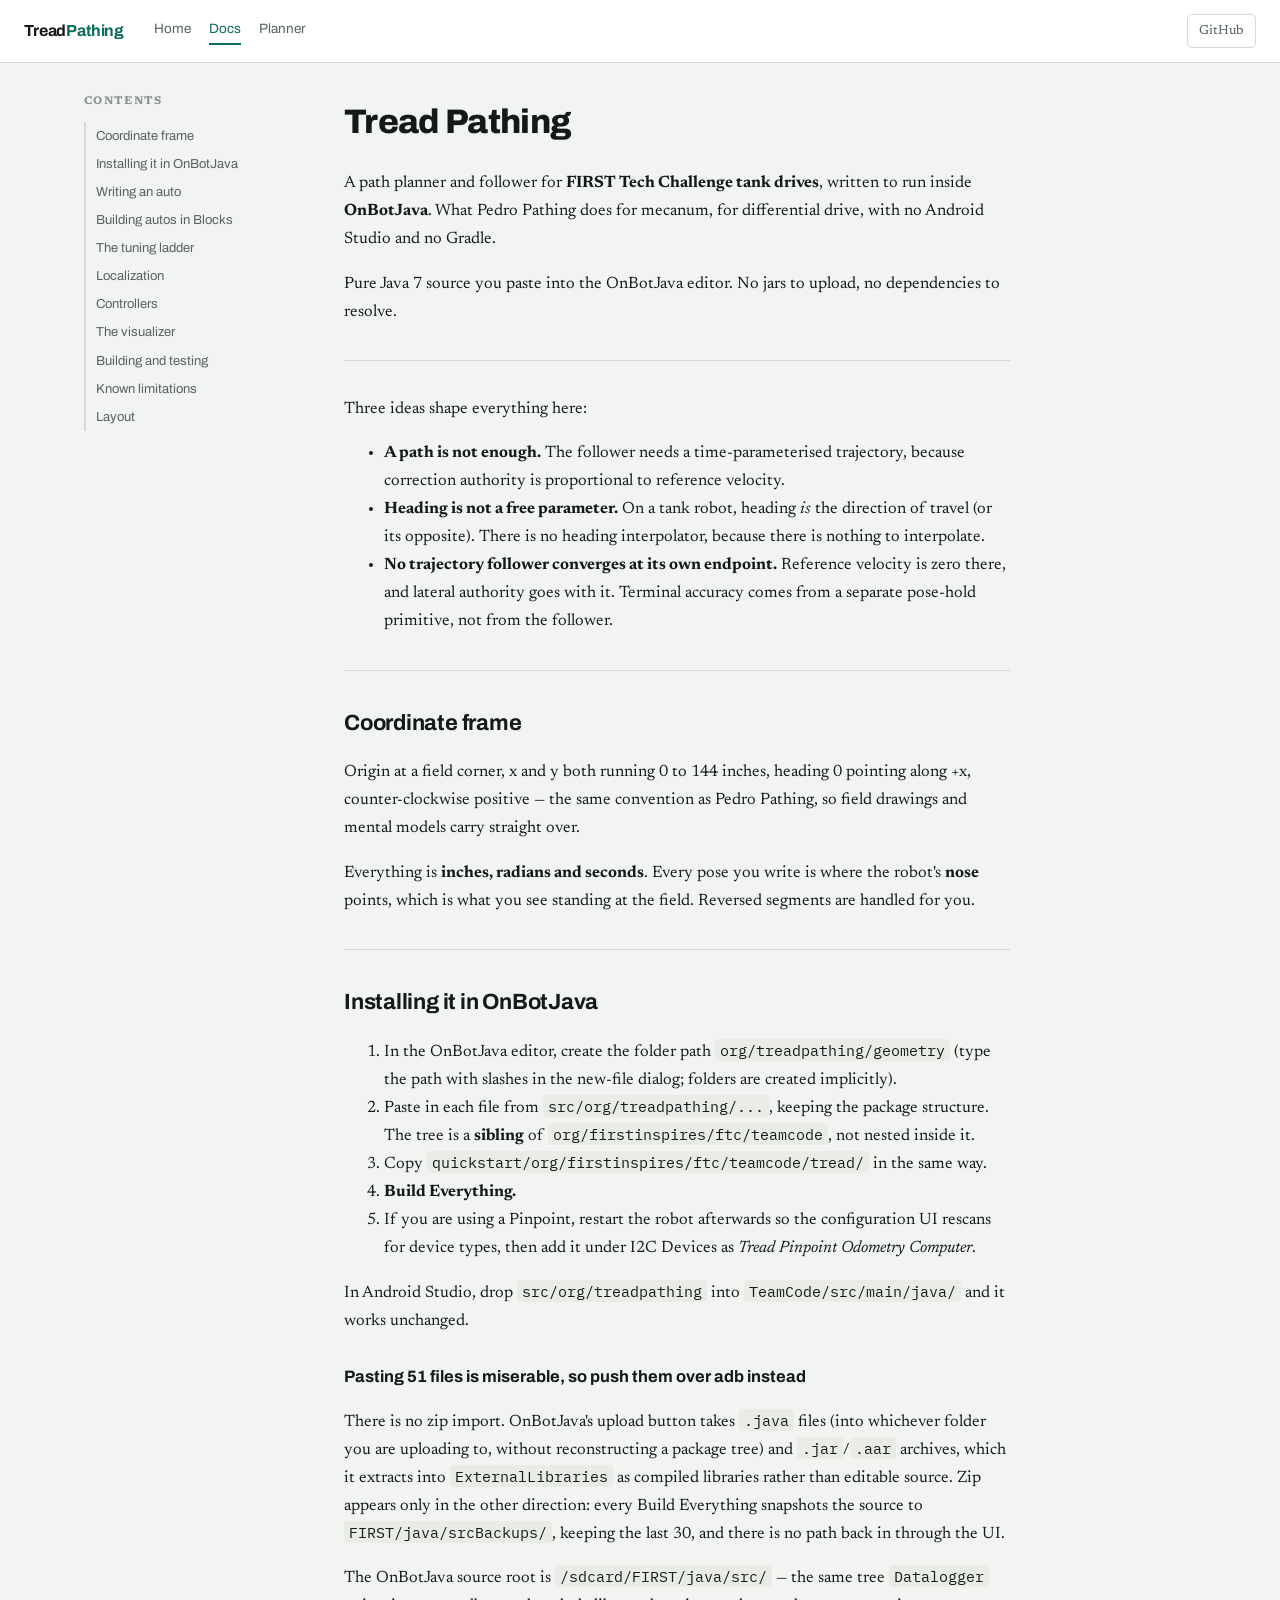
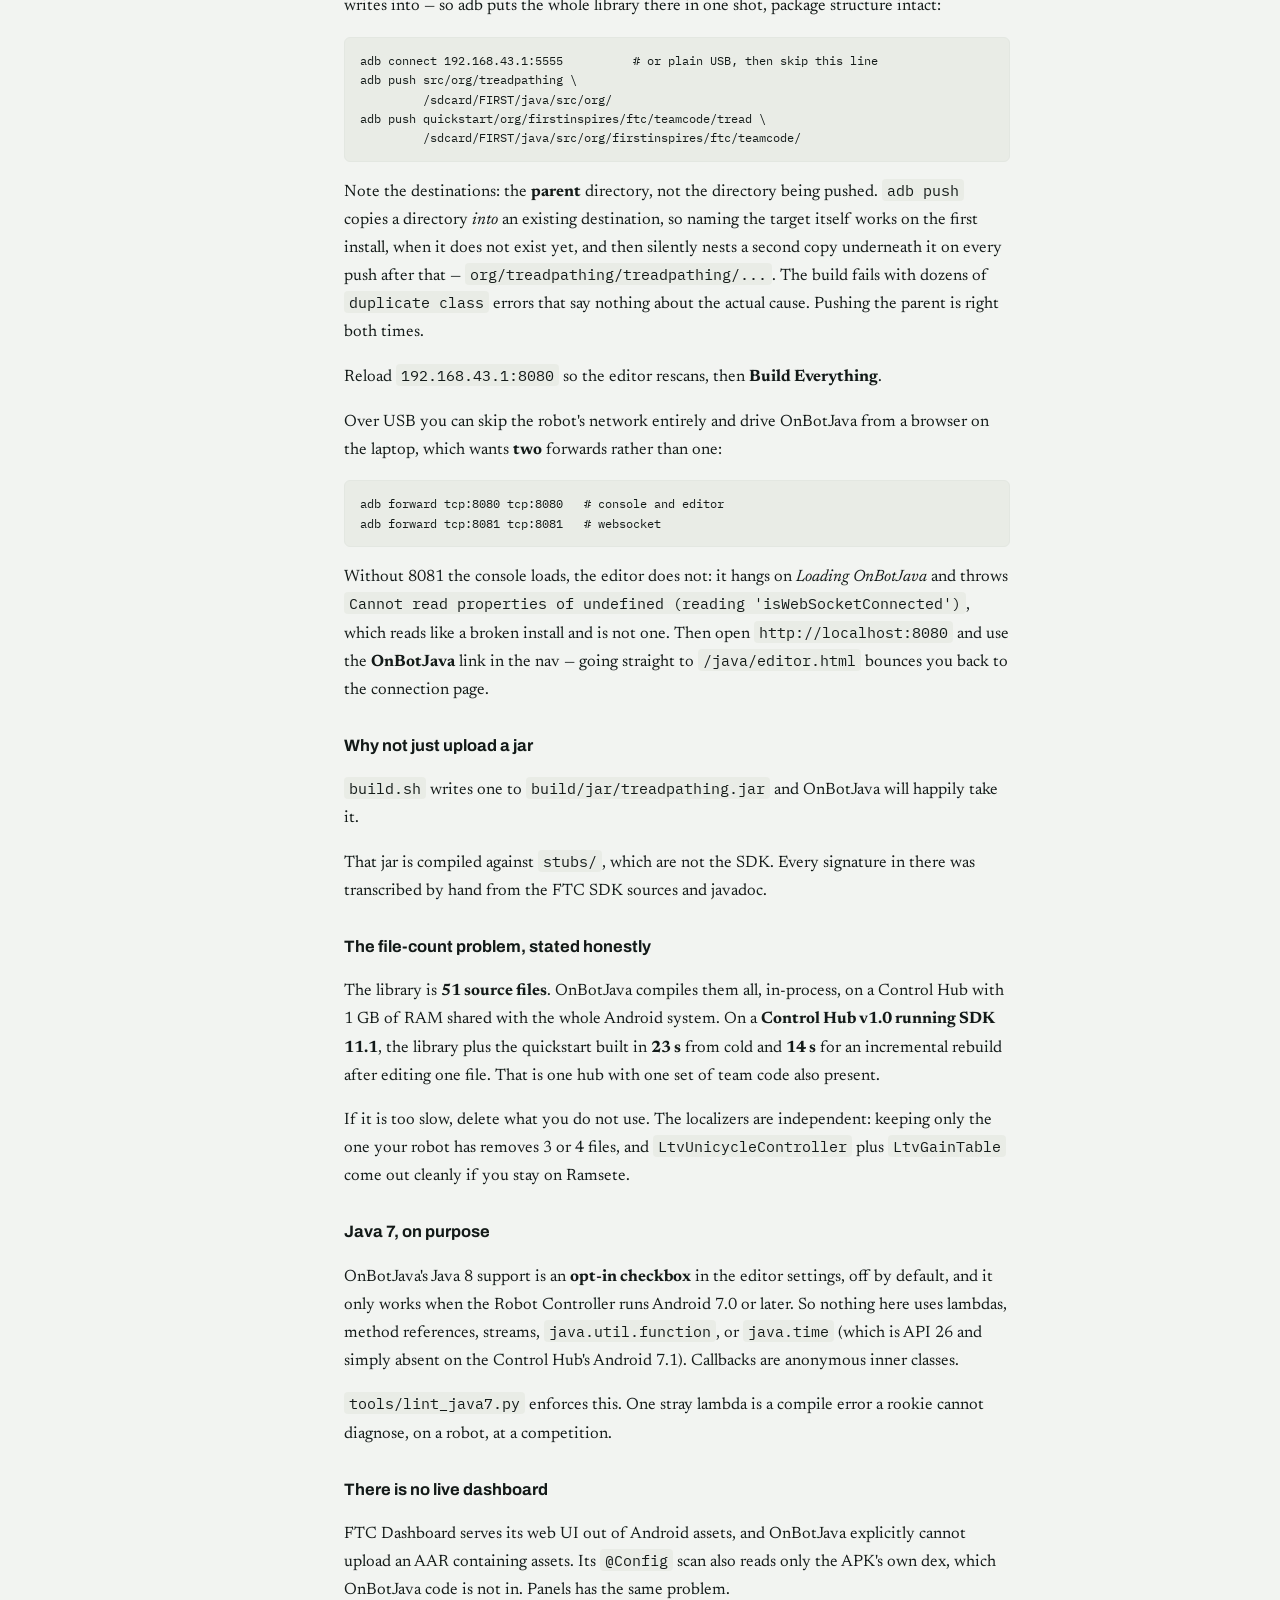
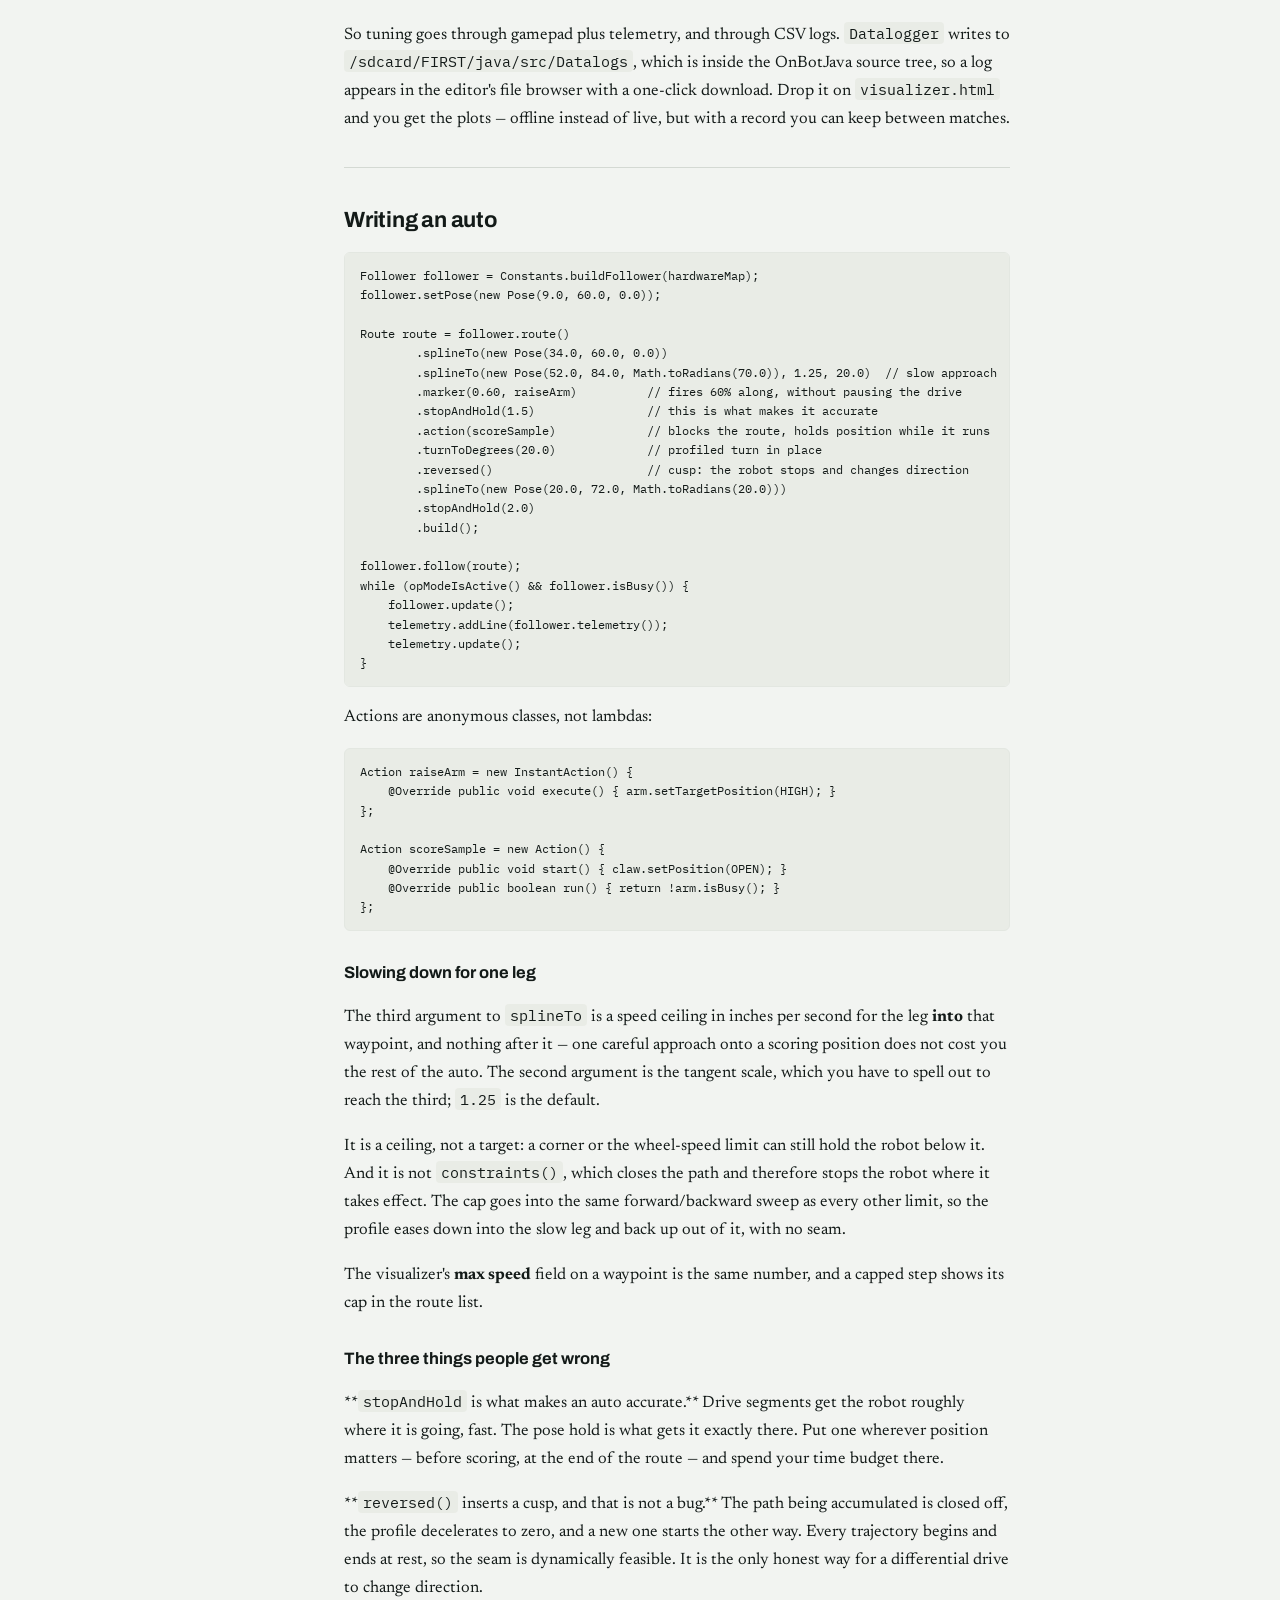
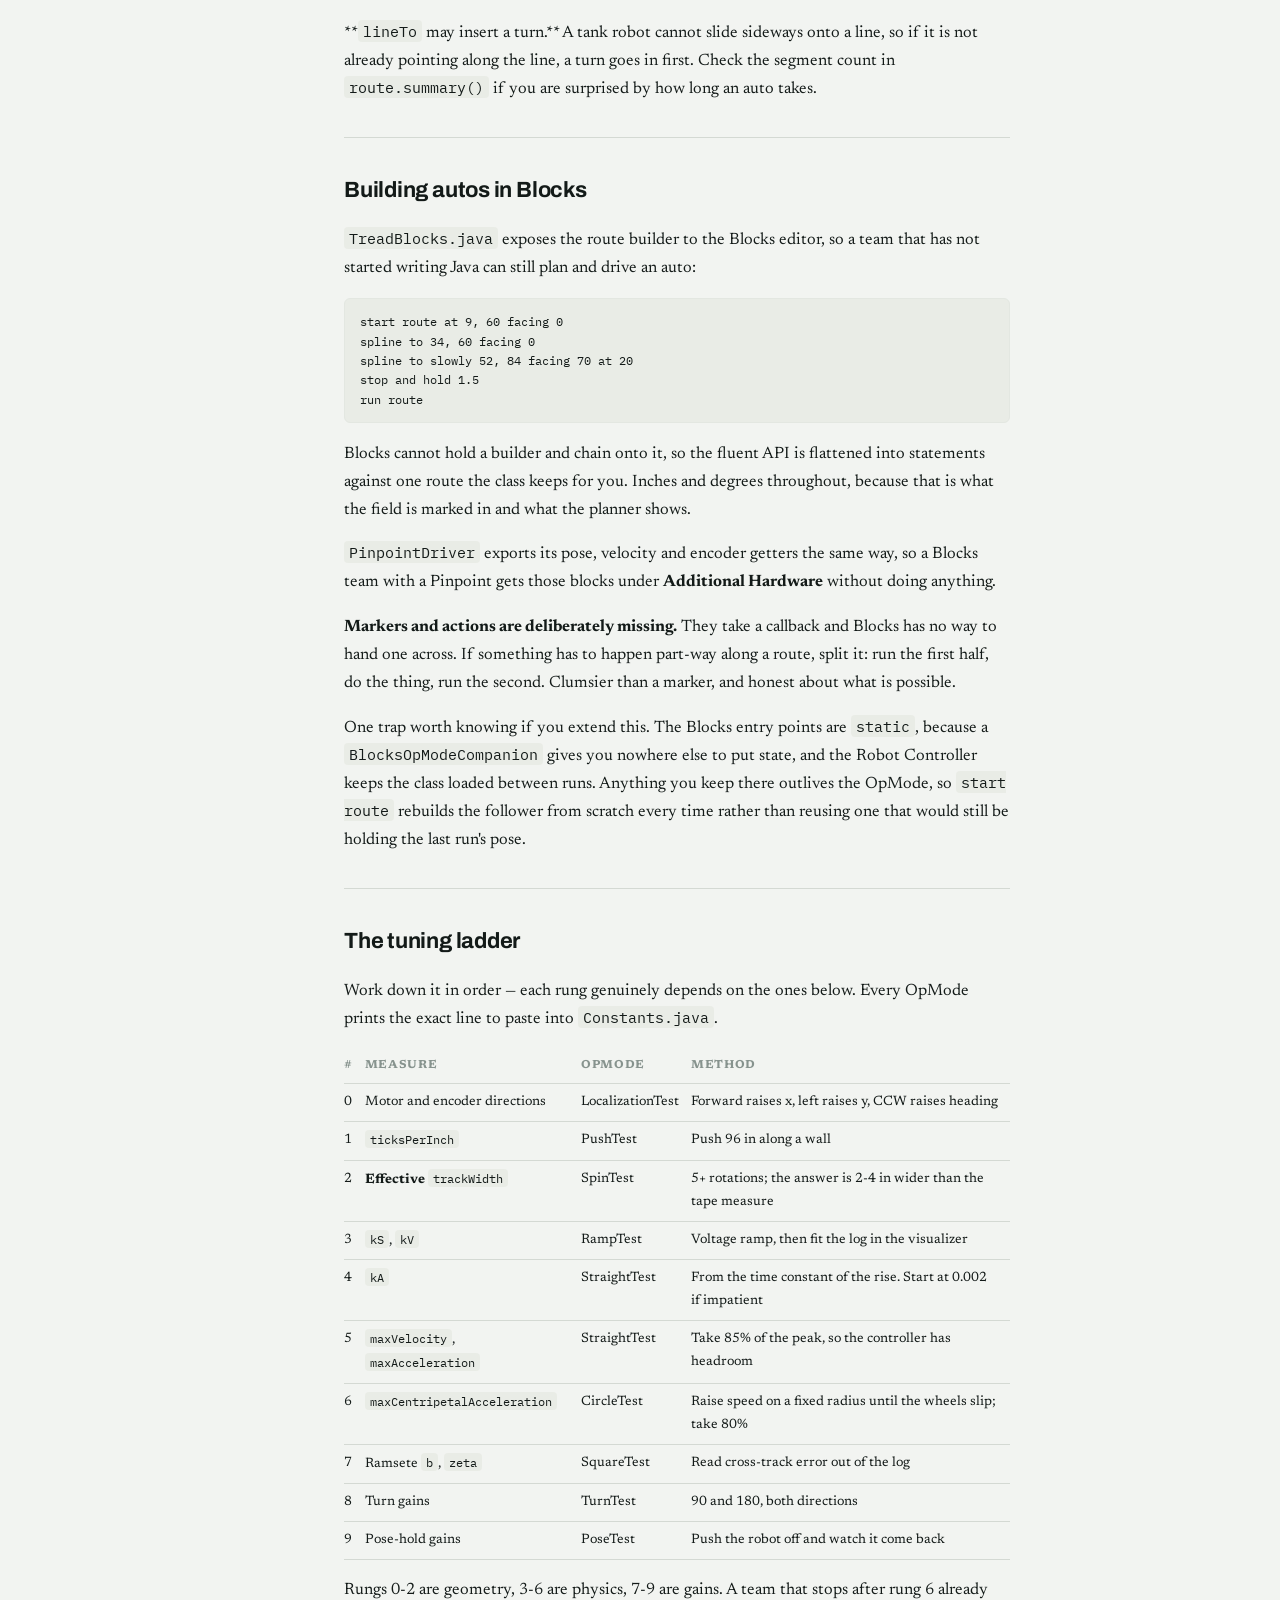
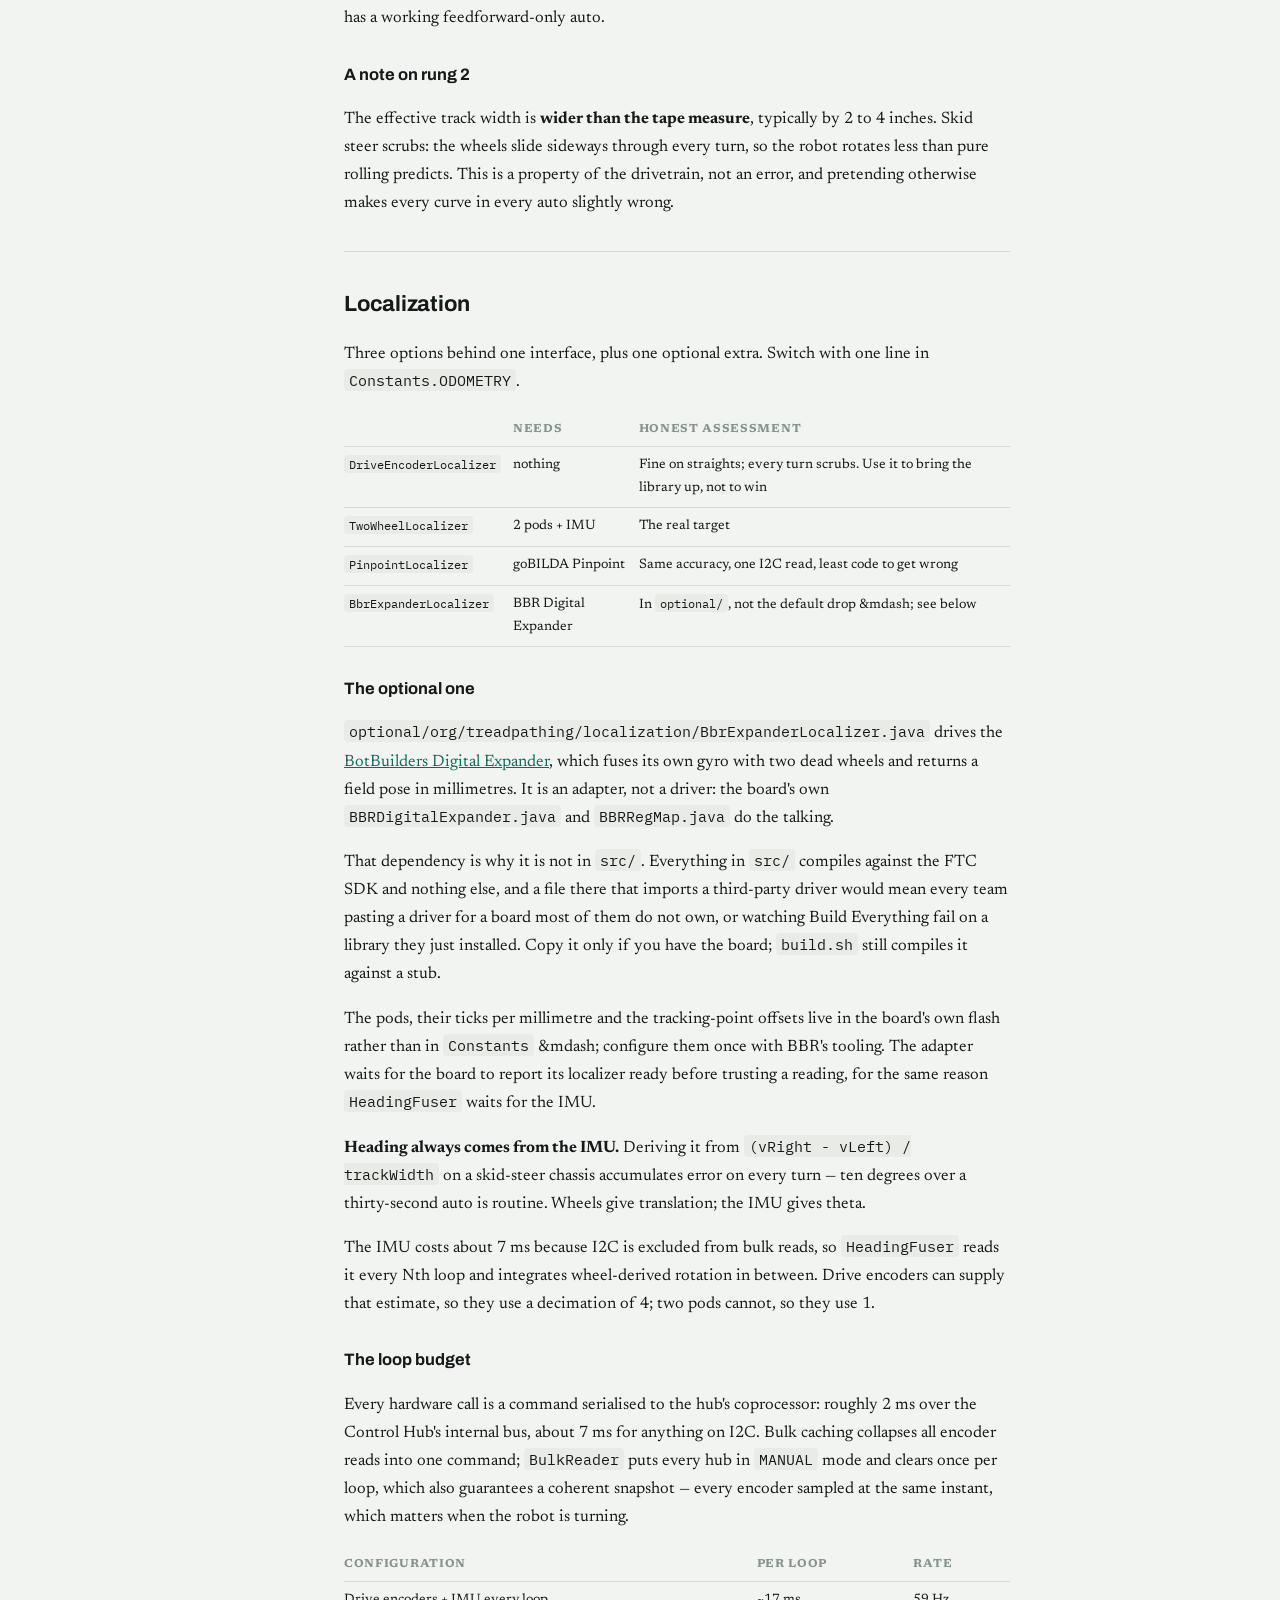
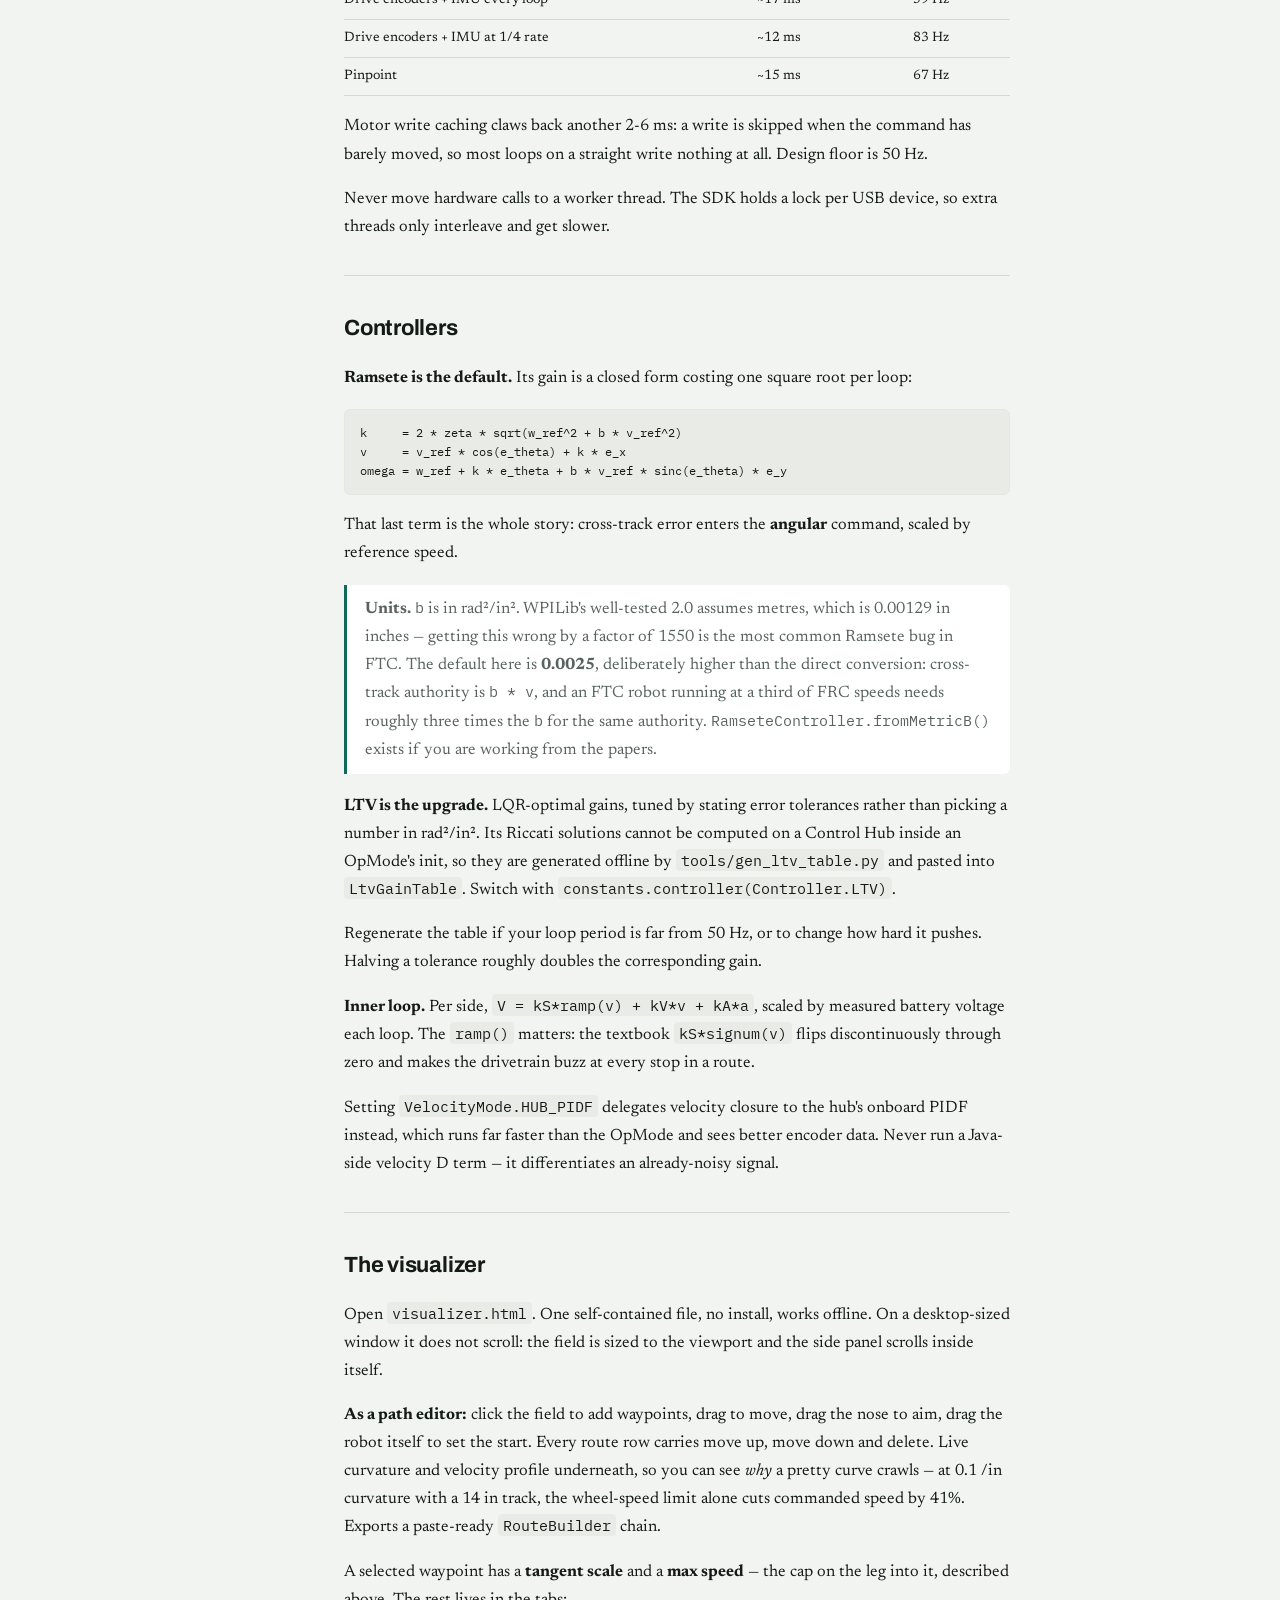
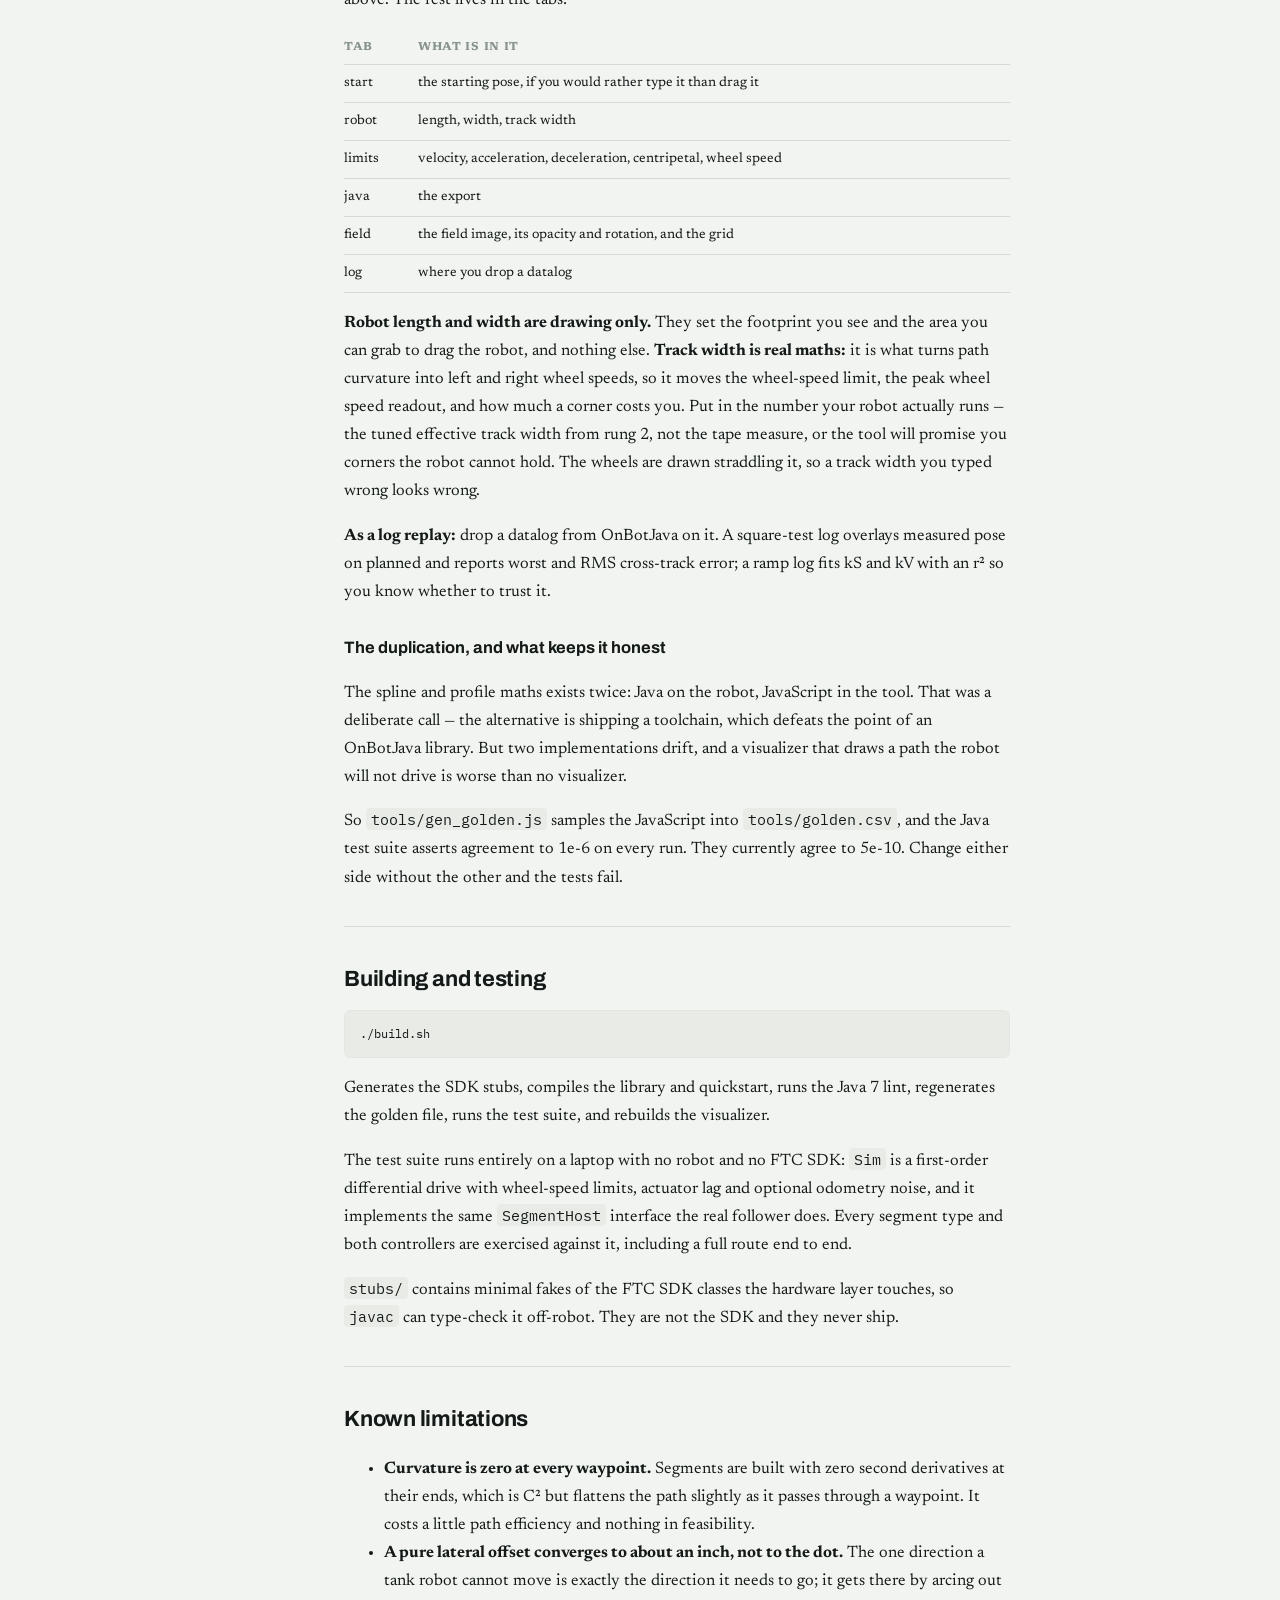
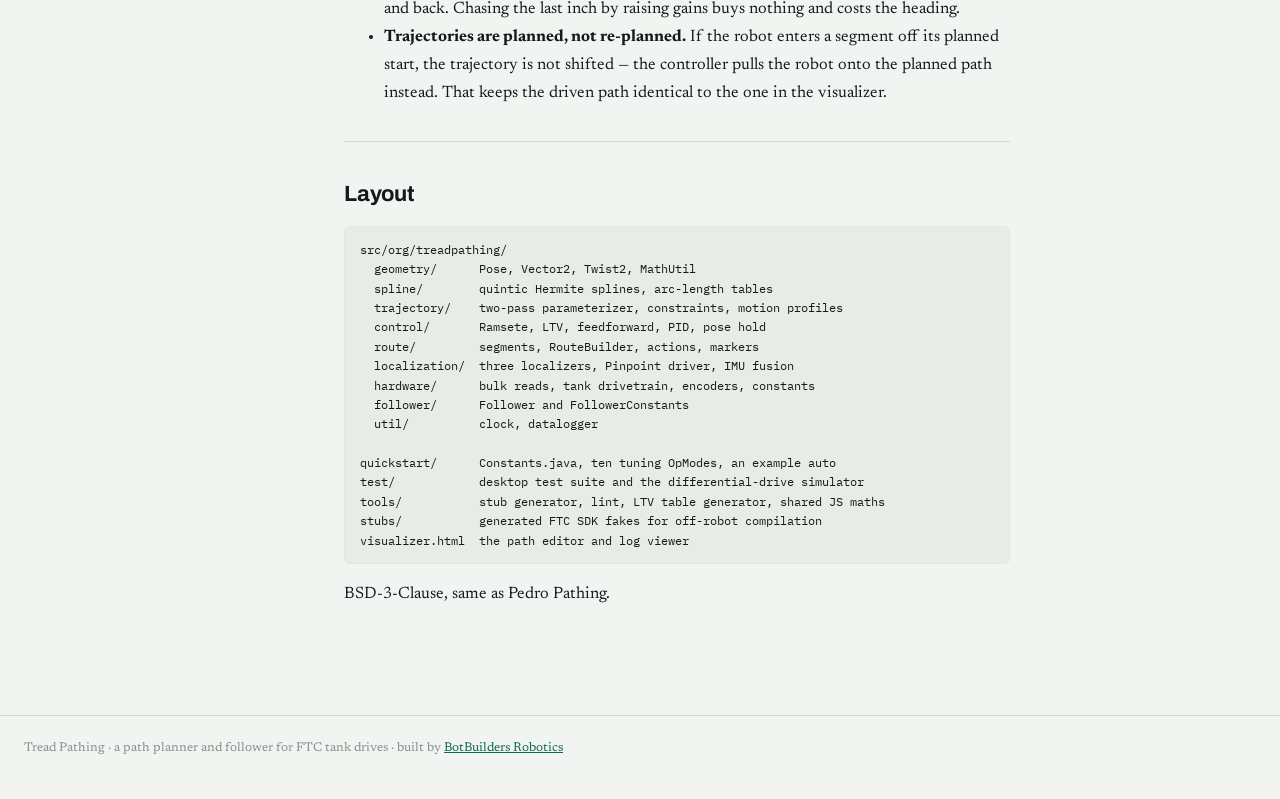
==== docs.html @ d151689f "Site: 2026-09-05 11:22 UTC" ====
<!DOCTYPE html>
<html lang="en">
<head>
<meta charset="utf-8">
<meta name="viewport" content="width=device-width, initial-scale=1">
<title>Tread Pathing docs</title>
<meta name="description" content="Documentation for Tread Pathing, an FTC tank drive path follower.">
<link rel="stylesheet" href="site.css">
</head>
<body>
<header class="bar">
  <a class="brand" href="index.html">Tread<span>Pathing</span></a>
  <nav><a href="index.html">Home</a><a href="docs.html" class="on">Docs</a><a href="planner.html">Planner</a></nav>
  <a class="gh" href="https://github.com/BotBuilders-Robotics/TreadPathing">GitHub</a>
</header>
<div class="docs">
  <aside class="toc"><h2>Contents</h2><a href="#coordinate-frame">Coordinate frame</a><a href="#installing-it-in-onbotjava">Installing it in OnBotJava</a><a href="#writing-an-auto">Writing an auto</a><a href="#building-autos-in-blocks">Building autos in Blocks</a><a href="#the-tuning-ladder">The tuning ladder</a><a href="#localization">Localization</a><a href="#controllers">Controllers</a><a href="#the-visualizer">The visualizer</a><a href="#building-and-testing">Building and testing</a><a href="#known-limitations">Known limitations</a><a href="#layout">Layout</a></aside>
  <article class="prose"><h1 id="tread-pathing">Tread Pathing</h1>
<p>A path planner and follower for <strong>FIRST Tech Challenge tank drives</strong>, written to run inside <strong>OnBotJava</strong>. What Pedro Pathing does for mecanum, for differential drive, with no Android Studio and no Gradle.</p>
<p>Pure Java 7 source you paste into the OnBotJava editor. No jars to upload, no dependencies to resolve.</p>
<hr>
<p>Three ideas shape everything here:</p>
<ul><li><strong>A path is not enough.</strong> The follower needs a time-parameterised trajectory, because correction authority is proportional to reference velocity.</li><li><strong>Heading is not a free parameter.</strong> On a tank robot, heading <em>is</em> the direction of travel (or its opposite). There is no heading interpolator, because there is nothing to interpolate.</li><li><strong>No trajectory follower converges at its own endpoint.</strong> Reference velocity is zero there, and lateral authority goes with it. Terminal accuracy comes from a separate pose-hold primitive, not from the follower.</li></ul>
<hr>
<h2 id="coordinate-frame">Coordinate frame</h2>
<p>Origin at a field corner, x and y both running 0 to 144 inches, heading 0 pointing along +x, counter-clockwise positive — the same convention as Pedro Pathing, so field drawings and mental models carry straight over.</p>
<p>Everything is <strong>inches, radians and seconds</strong>. Every pose you write is where the robot&#x27;s <strong>nose</strong> points, which is what you see standing at the field. Reversed segments are handled for you.</p>
<hr>
<h2 id="installing-it-in-onbotjava">Installing it in OnBotJava</h2>
<ol><li>In the OnBotJava editor, create the folder path <code>org/treadpathing/geometry</code> (type the path with slashes in the new-file dialog; folders are created implicitly).</li><li>Paste in each file from <code>src/org/treadpathing/...</code>, keeping the package structure. The tree is a <strong>sibling</strong> of <code>org/firstinspires/ftc/teamcode</code>, not nested inside it.</li><li>Copy <code>quickstart/org/firstinspires/ftc/teamcode/tread/</code> in the same way.</li><li><strong>Build Everything.</strong></li><li>If you are using a Pinpoint, restart the robot afterwards so the configuration UI rescans for device types, then add it under I2C Devices as <em>Tread Pinpoint Odometry Computer</em>.</li></ol>
<p>In Android Studio, drop <code>src/org/treadpathing</code> into <code>TeamCode/src/main/java/</code> and it works unchanged.</p>
<h3 id="pasting-51-files-is-miserable-so-push-them-over-adb-instead">Pasting 51 files is miserable, so push them over adb instead</h3>
<p>There is no zip import. OnBotJava&#x27;s upload button takes <code>.java</code> files (into whichever folder you are uploading to, without reconstructing a package tree) and <code>.jar</code>/<code>.aar</code> archives, which it extracts into <code>ExternalLibraries</code> as compiled libraries rather than editable source. Zip appears only in the other direction: every Build Everything snapshots the source to <code>FIRST/java/srcBackups/</code>, keeping the last 30, and there is no path back in through the UI.</p>
<p>The OnBotJava source root is <code>/sdcard/FIRST/java/src/</code> — the same tree <code>Datalogger</code> writes into — so adb puts the whole library there in one shot, package structure intact:</p>
<pre><code>adb connect 192.168.43.1:5555          # or plain USB, then skip this line
adb push src/org/treadpathing \
         /sdcard/FIRST/java/src/org/
adb push quickstart/org/firstinspires/ftc/teamcode/tread \
         /sdcard/FIRST/java/src/org/firstinspires/ftc/teamcode/</code></pre>
<p>Note the destinations: the <strong>parent</strong> directory, not the directory being pushed. <code>adb push</code> copies a directory <em>into</em> an existing destination, so naming the target itself works on the first install, when it does not exist yet, and then silently nests a second copy underneath it on every push after that &mdash; <code>org/treadpathing/treadpathing/...</code>. The build fails with dozens of <code>duplicate class</code> errors that say nothing about the actual cause. Pushing the parent is right both times.</p>
<p>Reload <code>192.168.43.1:8080</code> so the editor rescans, then <strong>Build Everything</strong>.</p>
<p>Over USB you can skip the robot&#x27;s network entirely and drive OnBotJava from a browser on the laptop, which wants <strong>two</strong> forwards rather than one:</p>
<pre><code>adb forward tcp:8080 tcp:8080   # console and editor
adb forward tcp:8081 tcp:8081   # websocket</code></pre>
<p>Without 8081 the console loads, the editor does not: it hangs on <em>Loading OnBotJava</em> and throws <code>Cannot read properties of undefined (reading &#x27;isWebSocketConnected&#x27;)</code>, which reads like a broken install and is not one. Then open <code>http://localhost:8080</code> and use the <strong>OnBotJava</strong> link in the nav — going straight to <code>/java/editor.html</code> bounces you back to the connection page.</p>
<h3 id="why-not-just-upload-a-jar">Why not just upload a jar</h3>
<p><code>build.sh</code> writes one to <code>build/jar/treadpathing.jar</code> and OnBotJava will happily take it.</p>
<p>That jar is compiled against <code>stubs/</code>, which are not the SDK. Every signature in there was transcribed by hand from the FTC SDK sources and javadoc.</p>
<h3 id="the-file-count-problem-stated-honestly">The file-count problem, stated honestly</h3>
<p>The library is <strong>51 source files</strong>. OnBotJava compiles them all, in-process, on a Control Hub with 1 GB of RAM shared with the whole Android system. On a <strong>Control Hub v1.0 running SDK 11.1</strong>, the library plus the quickstart built in <strong>23 s</strong> from cold and <strong>14 s</strong> for an incremental rebuild after editing one file. That is one hub with one set of team code also present.</p>
<p>If it is too slow, delete what you do not use. The localizers are independent: keeping only the one your robot has removes 3 or 4 files, and <code>LtvUnicycleController</code> plus <code>LtvGainTable</code> come out cleanly if you stay on Ramsete.</p>
<h3 id="java-7-on-purpose">Java 7, on purpose</h3>
<p>OnBotJava&#x27;s Java 8 support is an <strong>opt-in checkbox</strong> in the editor settings, off by default, and it only works when the Robot Controller runs Android 7.0 or later. So nothing here uses lambdas, method references, streams, <code>java.util.function</code>, or <code>java.time</code> (which is API 26 and simply absent on the Control Hub&#x27;s Android 7.1). Callbacks are anonymous inner classes.</p>
<p><code>tools/lint_java7.py</code> enforces this. One stray lambda is a compile error a rookie cannot diagnose, on a robot, at a competition.</p>
<h3 id="there-is-no-live-dashboard">There is no live dashboard</h3>
<p>FTC Dashboard serves its web UI out of Android assets, and OnBotJava explicitly cannot upload an AAR containing assets. Its <code>@Config</code> scan also reads only the APK&#x27;s own dex, which OnBotJava code is not in. Panels has the same problem.</p>
<p>So tuning goes through gamepad plus telemetry, and through CSV logs. <code>Datalogger</code> writes to <code>/sdcard/FIRST/java/src/Datalogs</code>, which is inside the OnBotJava source tree, so a log appears in the editor&#x27;s file browser with a one-click download. Drop it on <code>visualizer.html</code> and you get the plots — offline instead of live, but with a record you can keep between matches.</p>
<hr>
<h2 id="writing-an-auto">Writing an auto</h2>
<pre class="lang-java"><code>Follower follower = Constants.buildFollower(hardwareMap);
follower.setPose(new Pose(9.0, 60.0, 0.0));

Route route = follower.route()
        .splineTo(new Pose(34.0, 60.0, 0.0))
        .splineTo(new Pose(52.0, 84.0, Math.toRadians(70.0)), 1.25, 20.0)  // slow approach
        .marker(0.60, raiseArm)          // fires 60% along, without pausing the drive
        .stopAndHold(1.5)                // this is what makes it accurate
        .action(scoreSample)             // blocks the route, holds position while it runs
        .turnToDegrees(20.0)             // profiled turn in place
        .reversed()                      // cusp: the robot stops and changes direction
        .splineTo(new Pose(20.0, 72.0, Math.toRadians(20.0)))
        .stopAndHold(2.0)
        .build();

follower.follow(route);
while (opModeIsActive() &amp;&amp; follower.isBusy()) {
    follower.update();
    telemetry.addLine(follower.telemetry());
    telemetry.update();
}</code></pre>
<p>Actions are anonymous classes, not lambdas:</p>
<pre class="lang-java"><code>Action raiseArm = new InstantAction() {
    @Override public void execute() { arm.setTargetPosition(HIGH); }
};

Action scoreSample = new Action() {
    @Override public void start() { claw.setPosition(OPEN); }
    @Override public boolean run() { return !arm.isBusy(); }
};</code></pre>
<h3 id="slowing-down-for-one-leg">Slowing down for one leg</h3>
<p>The third argument to <code>splineTo</code> is a speed ceiling in inches per second for the leg <strong>into</strong> that waypoint, and nothing after it — one careful approach onto a scoring position does not cost you the rest of the auto. The second argument is the tangent scale, which you have to spell out to reach the third; <code>1.25</code> is the default.</p>
<p>It is a ceiling, not a target: a corner or the wheel-speed limit can still hold the robot below it. And it is not <code>constraints()</code>, which closes the path and therefore stops the robot where it takes effect. The cap goes into the same forward/backward sweep as every other limit, so the profile eases down into the slow leg and back up out of it, with no seam.</p>
<p>The visualizer&#x27;s <strong>max speed</strong> field on a waypoint is the same number, and a capped step shows its cap in the route list.</p>
<h3 id="the-three-things-people-get-wrong">The three things people get wrong</h3>
<p>**<code>stopAndHold</code> is what makes an auto accurate.** Drive segments get the robot roughly where it is going, fast. The pose hold is what gets it exactly there. Put one wherever position matters — before scoring, at the end of the route — and spend your time budget there.</p>
<p>**<code>reversed()</code> inserts a cusp, and that is not a bug.** The path being accumulated is closed off, the profile decelerates to zero, and a new one starts the other way. Every trajectory begins and ends at rest, so the seam is dynamically feasible. It is the only honest way for a differential drive to change direction.</p>
<p>**<code>lineTo</code> may insert a turn.** A tank robot cannot slide sideways onto a line, so if it is not already pointing along the line, a turn goes in first. Check the segment count in <code>route.summary()</code> if you are surprised by how long an auto takes.</p>
<hr>
<h2 id="building-autos-in-blocks">Building autos in Blocks</h2>
<p><code>TreadBlocks.java</code> exposes the route builder to the Blocks editor, so a team that has not started writing Java can still plan and drive an auto:</p>
<pre><code>start route at 9, 60 facing 0
spline to 34, 60 facing 0
spline to slowly 52, 84 facing 70 at 20
stop and hold 1.5
run route</code></pre>
<p>Blocks cannot hold a builder and chain onto it, so the fluent API is flattened into statements against one route the class keeps for you. Inches and degrees throughout, because that is what the field is marked in and what the planner shows.</p>
<p><code>PinpointDriver</code> exports its pose, velocity and encoder getters the same way, so a Blocks team with a Pinpoint gets those blocks under <strong>Additional Hardware</strong> without doing anything.</p>
<p><strong>Markers and actions are deliberately missing.</strong> They take a callback and Blocks has no way to hand one across. If something has to happen part-way along a route, split it: run the first half, do the thing, run the second. Clumsier than a marker, and honest about what is possible.</p>
<p>One trap worth knowing if you extend this. The Blocks entry points are <code>static</code>, because a <code>BlocksOpModeCompanion</code> gives you nowhere else to put state, and the Robot Controller keeps the class loaded between runs. Anything you keep there outlives the OpMode, so <code>start route</code> rebuilds the follower from scratch every time rather than reusing one that would still be holding the last run&#x27;s pose.</p>
<hr>
<h2 id="the-tuning-ladder">The tuning ladder</h2>
<p>Work down it in order — each rung genuinely depends on the ones below. Every OpMode prints the exact line to paste into <code>Constants.java</code>.</p>
<div class='scroll'><table><thead><tr><th>#</th><th>Measure</th><th>OpMode</th><th>Method</th></tr></thead><tbody><tr><td>0</td><td>Motor and encoder directions</td><td>LocalizationTest</td><td>Forward raises x, left raises y, CCW raises heading</td></tr><tr><td>1</td><td><code>ticksPerInch</code></td><td>PushTest</td><td>Push 96 in along a wall</td></tr><tr><td>2</td><td><strong>Effective</strong> <code>trackWidth</code></td><td>SpinTest</td><td>5+ rotations; the answer is 2-4 in wider than the tape measure</td></tr><tr><td>3</td><td><code>kS</code>, <code>kV</code></td><td>RampTest</td><td>Voltage ramp, then fit the log in the visualizer</td></tr><tr><td>4</td><td><code>kA</code></td><td>StraightTest</td><td>From the time constant of the rise. Start at 0.002 if impatient</td></tr><tr><td>5</td><td><code>maxVelocity</code>, <code>maxAcceleration</code></td><td>StraightTest</td><td>Take 85% of the peak, so the controller has headroom</td></tr><tr><td>6</td><td><code>maxCentripetalAcceleration</code></td><td>CircleTest</td><td>Raise speed on a fixed radius until the wheels slip; take 80%</td></tr><tr><td>7</td><td>Ramsete <code>b</code>, <code>zeta</code></td><td>SquareTest</td><td>Read cross-track error out of the log</td></tr><tr><td>8</td><td>Turn gains</td><td>TurnTest</td><td>90 and 180, both directions</td></tr><tr><td>9</td><td>Pose-hold gains</td><td>PoseTest</td><td>Push the robot off and watch it come back</td></tr></tbody></table></div>
<p>Rungs 0-2 are geometry, 3-6 are physics, 7-9 are gains. A team that stops after rung 6 already has a working feedforward-only auto.</p>
<h3 id="a-note-on-rung-2">A note on rung 2</h3>
<p>The effective track width is <strong>wider than the tape measure</strong>, typically by 2 to 4 inches. Skid steer scrubs: the wheels slide sideways through every turn, so the robot rotates less than pure rolling predicts. This is a property of the drivetrain, not an error, and pretending otherwise makes every curve in every auto slightly wrong.</p>
<hr>
<h2 id="localization">Localization</h2>
<p>Three options behind one interface, plus one optional extra. Switch with one line in <code>Constants.ODOMETRY</code>.</p>
<div class='scroll'><table><thead><tr><th></th><th>Needs</th><th>Honest assessment</th></tr></thead><tbody><tr><td><code>DriveEncoderLocalizer</code></td><td>nothing</td><td>Fine on straights; every turn scrubs. Use it to bring the library up, not to win</td></tr><tr><td><code>TwoWheelLocalizer</code></td><td>2 pods + IMU</td><td>The real target</td></tr><tr><td><code>PinpointLocalizer</code></td><td>goBILDA Pinpoint</td><td>Same accuracy, one I2C read, least code to get wrong</td></tr><tr><td><code>BbrExpanderLocalizer</code></td><td>BBR Digital Expander</td><td>In <code>optional/</code>, not the default drop &amp;mdash; see below</td></tr></tbody></table></div>
<h3 id="the-optional-one">The optional one</h3>
<p><code>optional/org/treadpathing/localization/BbrExpanderLocalizer.java</code> drives the <a href="https://expander.buildingblockrobotics.com">BotBuilders Digital Expander</a>, which fuses its own gyro with two dead wheels and returns a field pose in millimetres. It is an adapter, not a driver: the board&#x27;s own <code>BBRDigitalExpander.java</code> and <code>BBRRegMap.java</code> do the talking.</p>
<p>That dependency is why it is not in <code>src/</code>. Everything in <code>src/</code> compiles against the FTC SDK and nothing else, and a file there that imports a third-party driver would mean every team pasting a driver for a board most of them do not own, or watching Build Everything fail on a library they just installed. Copy it only if you have the board; <code>build.sh</code> still compiles it against a stub.</p>
<p>The pods, their ticks per millimetre and the tracking-point offsets live in the board&#x27;s own flash rather than in <code>Constants</code> &amp;mdash; configure them once with BBR&#x27;s tooling. The adapter waits for the board to report its localizer ready before trusting a reading, for the same reason <code>HeadingFuser</code> waits for the IMU.</p>
<p><strong>Heading always comes from the IMU.</strong> Deriving it from <code>(vRight - vLeft) / trackWidth</code> on a skid-steer chassis accumulates error on every turn — ten degrees over a thirty-second auto is routine. Wheels give translation; the IMU gives theta.</p>
<p>The IMU costs about 7 ms because I2C is excluded from bulk reads, so <code>HeadingFuser</code> reads it every Nth loop and integrates wheel-derived rotation in between. Drive encoders can supply that estimate, so they use a decimation of 4; two pods cannot, so they use 1.</p>
<h3 id="the-loop-budget">The loop budget</h3>
<p>Every hardware call is a command serialised to the hub&#x27;s coprocessor: roughly 2 ms over the Control Hub&#x27;s internal bus, about 7 ms for anything on I2C. Bulk caching collapses all encoder reads into one command; <code>BulkReader</code> puts every hub in <code>MANUAL</code> mode and clears once per loop, which also guarantees a coherent snapshot — every encoder sampled at the same instant, which matters when the robot is turning.</p>
<div class='scroll'><table><thead><tr><th>Configuration</th><th>Per loop</th><th>Rate</th></tr></thead><tbody><tr><td>Drive encoders + IMU every loop</td><td>~17 ms</td><td>59 Hz</td></tr><tr><td>Drive encoders + IMU at 1/4 rate</td><td>~12 ms</td><td>83 Hz</td></tr><tr><td>Pinpoint</td><td>~15 ms</td><td>67 Hz</td></tr></tbody></table></div>
<p>Motor write caching claws back another 2-6 ms: a write is skipped when the command has barely moved, so most loops on a straight write nothing at all. Design floor is 50 Hz.</p>
<p>Never move hardware calls to a worker thread. The SDK holds a lock per USB device, so extra threads only interleave and get slower.</p>
<hr>
<h2 id="controllers">Controllers</h2>
<p><strong>Ramsete is the default.</strong> Its gain is a closed form costing one square root per loop:</p>
<pre><code>k     = 2 * zeta * sqrt(w_ref^2 + b * v_ref^2)
v     = v_ref * cos(e_theta) + k * e_x
omega = w_ref + k * e_theta + b * v_ref * sinc(e_theta) * e_y</code></pre>
<p>That last term is the whole story: cross-track error enters the <strong>angular</strong> command, scaled by reference speed.</p>
<blockquote><strong>Units.</strong> <code>b</code> is in rad²/in². WPILib&#x27;s well-tested 2.0 assumes metres, which is 0.00129 in inches — getting this wrong by a factor of 1550 is the most common Ramsete bug in FTC. The default here is <strong>0.0025</strong>, deliberately higher than the direct conversion: cross-track authority is <code>b * v</code>, and an FTC robot running at a third of FRC speeds needs roughly three times the <code>b</code> for the same authority. <code>RamseteController.fromMetricB()</code> exists if you are working from the papers.</blockquote>
<p><strong>LTV is the upgrade.</strong> LQR-optimal gains, tuned by stating error tolerances rather than picking a number in rad²/in². Its Riccati solutions cannot be computed on a Control Hub inside an OpMode&#x27;s init, so they are generated offline by <code>tools/gen_ltv_table.py</code> and pasted into <code>LtvGainTable</code>. Switch with <code>constants.controller(Controller.LTV)</code>.</p>
<p>Regenerate the table if your loop period is far from 50 Hz, or to change how hard it pushes. Halving a tolerance roughly doubles the corresponding gain.</p>
<p><strong>Inner loop.</strong> Per side, <code>V = kS*ramp(v) + kV*v + kA*a</code>, scaled by measured battery voltage each loop. The <code>ramp()</code> matters: the textbook <code>kS*signum(v)</code> flips discontinuously through zero and makes the drivetrain buzz at every stop in a route.</p>
<p>Setting <code>VelocityMode.HUB_PIDF</code> delegates velocity closure to the hub&#x27;s onboard PIDF instead, which runs far faster than the OpMode and sees better encoder data. Never run a Java-side velocity D term — it differentiates an already-noisy signal.</p>
<hr>
<h2 id="the-visualizer">The visualizer</h2>
<p>Open <code>visualizer.html</code>. One self-contained file, no install, works offline. On a desktop-sized window it does not scroll: the field is sized to the viewport and the side panel scrolls inside itself.</p>
<p><strong>As a path editor:</strong> click the field to add waypoints, drag to move, drag the nose to aim, drag the robot itself to set the start. Every route row carries move up, move down and delete. Live curvature and velocity profile underneath, so you can see <em>why</em> a pretty curve crawls — at 0.1 /in curvature with a 14 in track, the wheel-speed limit alone cuts commanded speed by 41%. Exports a paste-ready <code>RouteBuilder</code> chain.</p>
<p>A selected waypoint has a <strong>tangent scale</strong> and a <strong>max speed</strong> — the cap on the leg into it, described above. The rest lives in the tabs:</p>
<div class='scroll'><table><thead><tr><th>tab</th><th>what is in it</th></tr></thead><tbody><tr><td>start</td><td>the starting pose, if you would rather type it than drag it</td></tr><tr><td>robot</td><td>length, width, track width</td></tr><tr><td>limits</td><td>velocity, acceleration, deceleration, centripetal, wheel speed</td></tr><tr><td>java</td><td>the export</td></tr><tr><td>field</td><td>the field image, its opacity and rotation, and the grid</td></tr><tr><td>log</td><td>where you drop a datalog</td></tr></tbody></table></div>
<p><strong>Robot length and width are drawing only.</strong> They set the footprint you see and the area you can grab to drag the robot, and nothing else. <strong>Track width is real maths:</strong> it is what turns path curvature into left and right wheel speeds, so it moves the wheel-speed limit, the peak wheel speed readout, and how much a corner costs you. Put in the number your robot actually runs — the tuned effective track width from rung 2, not the tape measure, or the tool will promise you corners the robot cannot hold. The wheels are drawn straddling it, so a track width you typed wrong looks wrong.</p>
<p><strong>As a log replay:</strong> drop a datalog from OnBotJava on it. A square-test log overlays measured pose on planned and reports worst and RMS cross-track error; a ramp log fits kS and kV with an r² so you know whether to trust it.</p>
<h3 id="the-duplication-and-what-keeps-it-honest">The duplication, and what keeps it honest</h3>
<p>The spline and profile maths exists twice: Java on the robot, JavaScript in the tool. That was a deliberate call — the alternative is shipping a toolchain, which defeats the point of an OnBotJava library. But two implementations drift, and a visualizer that draws a path the robot will not drive is worse than no visualizer.</p>
<p>So <code>tools/gen_golden.js</code> samples the JavaScript into <code>tools/golden.csv</code>, and the Java test suite asserts agreement to 1e-6 on every run. They currently agree to 5e-10. Change either side without the other and the tests fail.</p>
<hr>
<h2 id="building-and-testing">Building and testing</h2>
<pre><code>./build.sh</code></pre>
<p>Generates the SDK stubs, compiles the library and quickstart, runs the Java 7 lint, regenerates the golden file, runs the test suite, and rebuilds the visualizer.</p>
<p>The test suite runs entirely on a laptop with no robot and no FTC SDK: <code>Sim</code> is a first-order differential drive with wheel-speed limits, actuator lag and optional odometry noise, and it implements the same <code>SegmentHost</code> interface the real follower does. Every segment type and both controllers are exercised against it, including a full route end to end.</p>
<p><code>stubs/</code> contains minimal fakes of the FTC SDK classes the hardware layer touches, so <code>javac</code> can type-check it off-robot. They are not the SDK and they never ship.</p>
<hr>
<h2 id="known-limitations">Known limitations</h2>
<ul><li><strong>Curvature is zero at every waypoint.</strong> Segments are built with zero second derivatives at their ends, which is C² but flattens the path slightly as it passes through a waypoint. It costs a little path efficiency and nothing in feasibility.</li><li><strong>A pure lateral offset converges to about an inch, not to the dot.</strong> The one direction a tank robot cannot move is exactly the direction it needs to go; it gets there by arcing out and back. Chasing the last inch by raising gains buys nothing and costs the heading.</li><li><strong>Trajectories are planned, not re-planned.</strong> If the robot enters a segment off its planned start, the trajectory is not shifted — the controller pulls the robot onto the planned path instead. That keeps the driven path identical to the one in the visualizer.</li></ul>
<hr>
<h2 id="layout">Layout</h2>
<pre><code>src/org/treadpathing/
  geometry/      Pose, Vector2, Twist2, MathUtil
  spline/        quintic Hermite splines, arc-length tables
  trajectory/    two-pass parameterizer, constraints, motion profiles
  control/       Ramsete, LTV, feedforward, PID, pose hold
  route/         segments, RouteBuilder, actions, markers
  localization/  three localizers, Pinpoint driver, IMU fusion
  hardware/      bulk reads, tank drivetrain, encoders, constants
  follower/      Follower and FollowerConstants
  util/          clock, datalogger

quickstart/      Constants.java, ten tuning OpModes, an example auto
test/            desktop test suite and the differential-drive simulator
tools/           stub generator, lint, LTV table generator, shared JS maths
stubs/           generated FTC SDK fakes for off-robot compilation
visualizer.html  the path editor and log viewer</code></pre>
<p>BSD-3-Clause, same as Pedro Pathing.</p></article>
</div>
<footer>
  <p>Tread Pathing &middot; a path planner and follower for FTC tank drives &middot;
     built by <a href="https://github.com/BotBuilders-Robotics">BotBuilders Robotics</a></p>
</footer>
</body>
</html>
---- site.css ----
/* Palette and type are lifted from tools/landing_template.html so the docs read as the same
   site as the landing page rather than a second one bolted on. */
@import url("https://fonts.googleapis.com/css2?family=Archivo:wdth,wght@100..125,400..800&family=IBM+Plex+Mono:wght@400;500;600&family=Newsreader:opsz,wght@6..72,400;6..72,500;6..72,600&display=swap");

:root {
  --ground:   #F2F4F1;
  --surface:  #FFFFFF;
  --sunk:     #E9ECE6;
  --ink:      #131A18;
  --muted:    #58635F;
  --faint:    #87938E;
  --line:     #D4D9D3;
  --line-soft:#E3E7E1;
  --primary:  #0E6B59;
  --primary-w:#DBEAE5;
  --signal:   #8F6408;
  --f-display: "Archivo", "Helvetica Neue", Arial, sans-serif;
  --f-sans: "Archivo", "Helvetica Neue", Arial, sans-serif;
  --f-body: "Newsreader", Georgia, "Times New Roman", serif;
  --f-mono: "IBM Plex Mono", ui-monospace, Menlo, Consolas, monospace;
}
@media (prefers-color-scheme: dark) {
  :root {
    --ground:   #0D1312;
    --surface:  #151D1B;
    --sunk:     #111917;
    --ink:      #E2E9E5;
    --muted:    #96A6A1;
    --faint:    #6C7B77;
    --line:     #222C2A;
    --line-soft:#1B2523;
    --primary:  #4EBFA3;
    --primary-w:#14302A;
    --signal:   #D9A548;
  }
}

* { box-sizing: border-box; }
body {
  margin: 0;
  background: var(--ground);
  color: var(--ink);
  font: 16.5px/1.7 var(--f-body);
  -webkit-font-smoothing: antialiased;
}
a { color: var(--primary); }

/* ---------------------------------------------------------------- chrome */

.bar {
  display: flex;
  align-items: center;
  gap: 22px;
  padding: 14px 24px;
  background: var(--surface);
  border-bottom: 1px solid var(--line);
  position: sticky;
  top: 0;
  z-index: 10;
}
.brand {
  font-family: var(--f-display);
  font-weight: 700;
  font-size: 16px;
  letter-spacing: -.01em;
  text-decoration: none;
  color: var(--ink);
}
.brand span { color: var(--primary); }
.bar nav { display: flex; gap: 18px; margin-left: 8px; }
.bar nav a {
  font-family: var(--f-display);
  text-decoration: none;
  color: var(--muted);
  font-size: 13.5px;
  padding-bottom: 2px;
  border-bottom: 2px solid transparent;
}
.bar nav a:hover { color: var(--ink); }
.bar nav a.on { color: var(--primary); border-bottom-color: var(--primary); }
.bar .gh {
  margin-left: auto;
  font-size: 13px;
  text-decoration: none;
  color: var(--muted);
  border: 1px solid var(--line);
  border-radius: 5px;
  padding: 5px 11px;
}
.bar .gh:hover { color: var(--ink); border-color: var(--faint); }

footer {
  border-top: 1px solid var(--line);
  margin-top: 60px;
  padding: 22px 24px 40px;
  color: var(--faint);
  font-size: 12.5px;
}
footer p { margin: 0; }

/* ---------------------------------------------------------------- landing */

.hero {
  max-width: 1000px;
  margin: 0 auto;
  padding: 64px 24px 40px;
}
.hero h1 {
  font-size: clamp(30px, 5vw, 46px);
  line-height: 1.12;
  letter-spacing: -.02em;
  margin: 0 0 16px;
  max-width: 18ch;
}
.hero .lede {
  font-size: 17.5px;
  color: var(--muted);
  max-width: 60ch;
  margin: 0 0 12px;
}
.hero .status {
  display: inline-block;
  font-family: var(--f-mono);
  font-size: 12px;
  color: var(--primary);
  background: var(--primary-w);
  border-radius: 100px;
  padding: 4px 12px;
  margin-bottom: 22px;
}
.cta { display: flex; gap: 10px; flex-wrap: wrap; margin-top: 26px; }
.cta a {
  text-decoration: none;
  border-radius: 6px;
  padding: 10px 18px;
  font-size: 14px;
  font-weight: 600;
  border: 1px solid var(--line);
  color: var(--ink);
  background: var(--surface);
}
.cta a.primary { background: var(--primary); border-color: var(--primary); color: var(--surface); }
.cta a:hover { border-color: var(--faint); }
.cta a.primary:hover { opacity: .92; }

.band { max-width: 1000px; margin: 0 auto; padding: 0 24px; }
.band h2 {
  font-size: 12px;
  font-weight: 700;
  letter-spacing: .12em;
  text-transform: uppercase;
  color: var(--faint);
  margin: 48px 0 14px;
}
.cards { display: grid; grid-template-columns: repeat(auto-fit, minmax(260px, 1fr)); gap: 14px; }
.card {
  background: var(--surface);
  border: 1px solid var(--line);
  border-radius: 7px;
  padding: 18px 20px;
}
.card h3 { margin: 0 0 8px; font-size: 15px; }
.card p { margin: 0; color: var(--muted); font-size: 14px; }

.callout {
  background: var(--surface);
  border: 1px solid var(--line);
  border-left: 3px solid var(--primary);
  border-radius: 7px;
  padding: 18px 22px;
}
.callout p { margin: 0 0 10px; }
.callout p:last-child { margin: 0; }

pre {
  background: var(--sunk);
  border: 1px solid var(--line-soft);
  border-radius: 6px;
  padding: 13px 15px;
  overflow-x: auto;
  font-family: var(--f-mono);
  font-size: 12.5px;
  line-height: 1.55;
}
code { font-family: var(--f-mono); font-size: .92em; }
p code, li code, td code {
  background: var(--sunk);
  border-radius: 4px;
  padding: 1px 5px;
}
pre code { background: none; padding: 0; }

/* ---------------------------------------------------------------- docs */

.docs {
  max-width: 1160px;
  margin: 0 auto;
  padding: 30px 24px;
  display: grid;
  grid-template-columns: 220px minmax(0, 1fr);
  gap: 40px;
  align-items: start;
}
@media (max-width: 900px) { .docs { grid-template-columns: minmax(0, 1fr); } }

.toc { position: sticky; top: 74px; }
.toc h2 {
  font-size: 11px;
  letter-spacing: .12em;
  text-transform: uppercase;
  color: var(--faint);
  margin: 0 0 10px;
}
.toc a {
  font-family: var(--f-display);
  display: block;
  font-size: 13px;
  color: var(--muted);
  text-decoration: none;
  padding: 3px 0;
  border-left: 2px solid var(--line);
  padding-left: 10px;
}
.toc a:hover { color: var(--primary); border-left-color: var(--primary); }

.prose { max-width: 74ch; }
.prose h1 { font-family: var(--f-display); font-weight: 800; font-size: 34px; letter-spacing: -.02em; margin: 0 0 18px; }
.prose h2 {
  font-family: var(--f-display);
  font-weight: 700;
  font-size: 22px;
  letter-spacing: -.01em;
  margin: 42px 0 12px;
  padding-top: 10px;
  border-top: 1px solid var(--line);
}
.prose h3 { font-family: var(--f-display); font-weight: 700; font-size: 16.5px; margin: 28px 0 10px; }
.prose p, .prose li { color: var(--ink); }
.prose hr { border: none; border-top: 1px solid var(--line); margin: 34px 0; }
/* The README puts a --- before most headings; that rule plus the h2's own top border drew
   two lines a few pixels apart. The heading keeps its border only when nothing precedes it. */
.prose hr + h2 { border-top: none; padding-top: 0; margin-top: 0; }
.prose blockquote {
  margin: 18px 0;
  padding: 10px 18px;
  border-left: 3px solid var(--primary);
  background: var(--surface);
  border-radius: 0 6px 6px 0;
  color: var(--muted);
}
.prose table { border-collapse: collapse; font-size: 13.5px; width: 100%; }
.prose th, .prose td {
  border-bottom: 1px solid var(--line);
  padding: 7px 12px 7px 0;
  text-align: left;
  vertical-align: top;
}
.prose th { color: var(--faint); font-size: 11.5px; letter-spacing: .06em; text-transform: uppercase; }
.scroll { overflow-x: auto; }
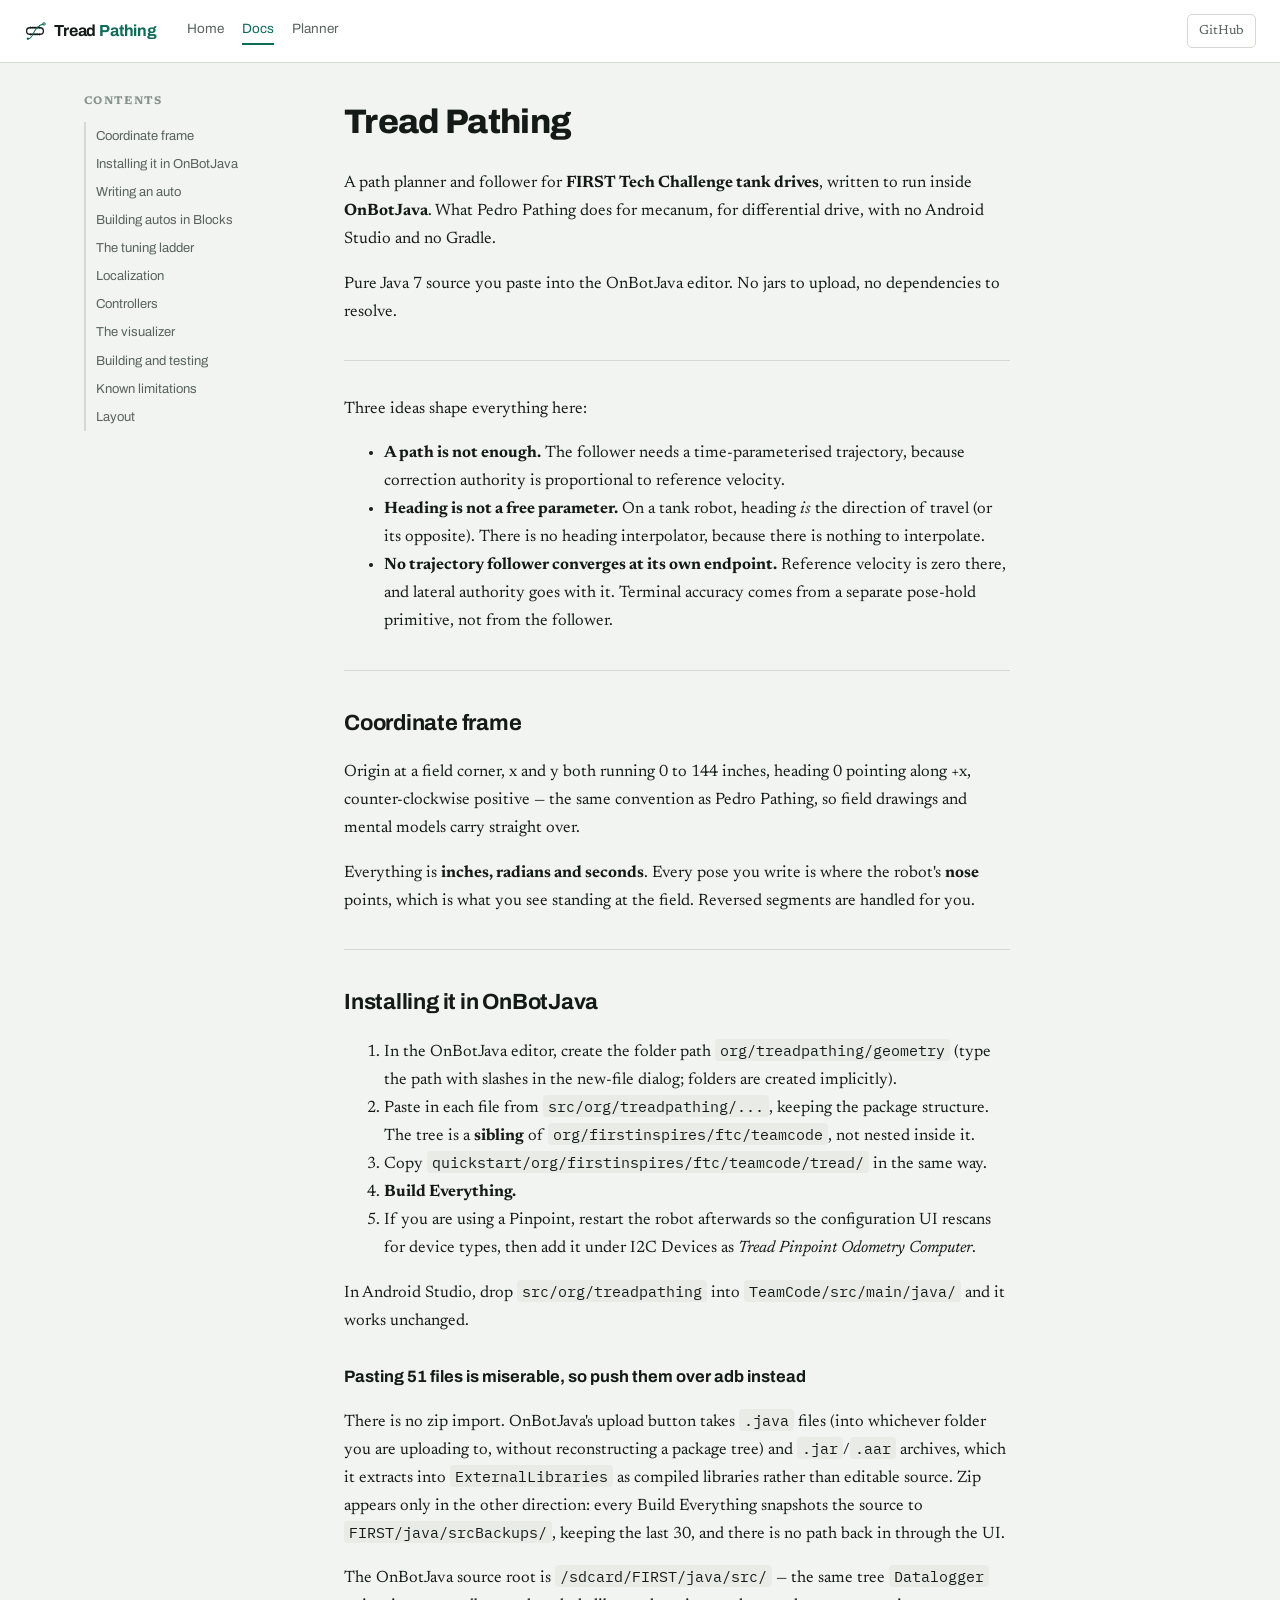
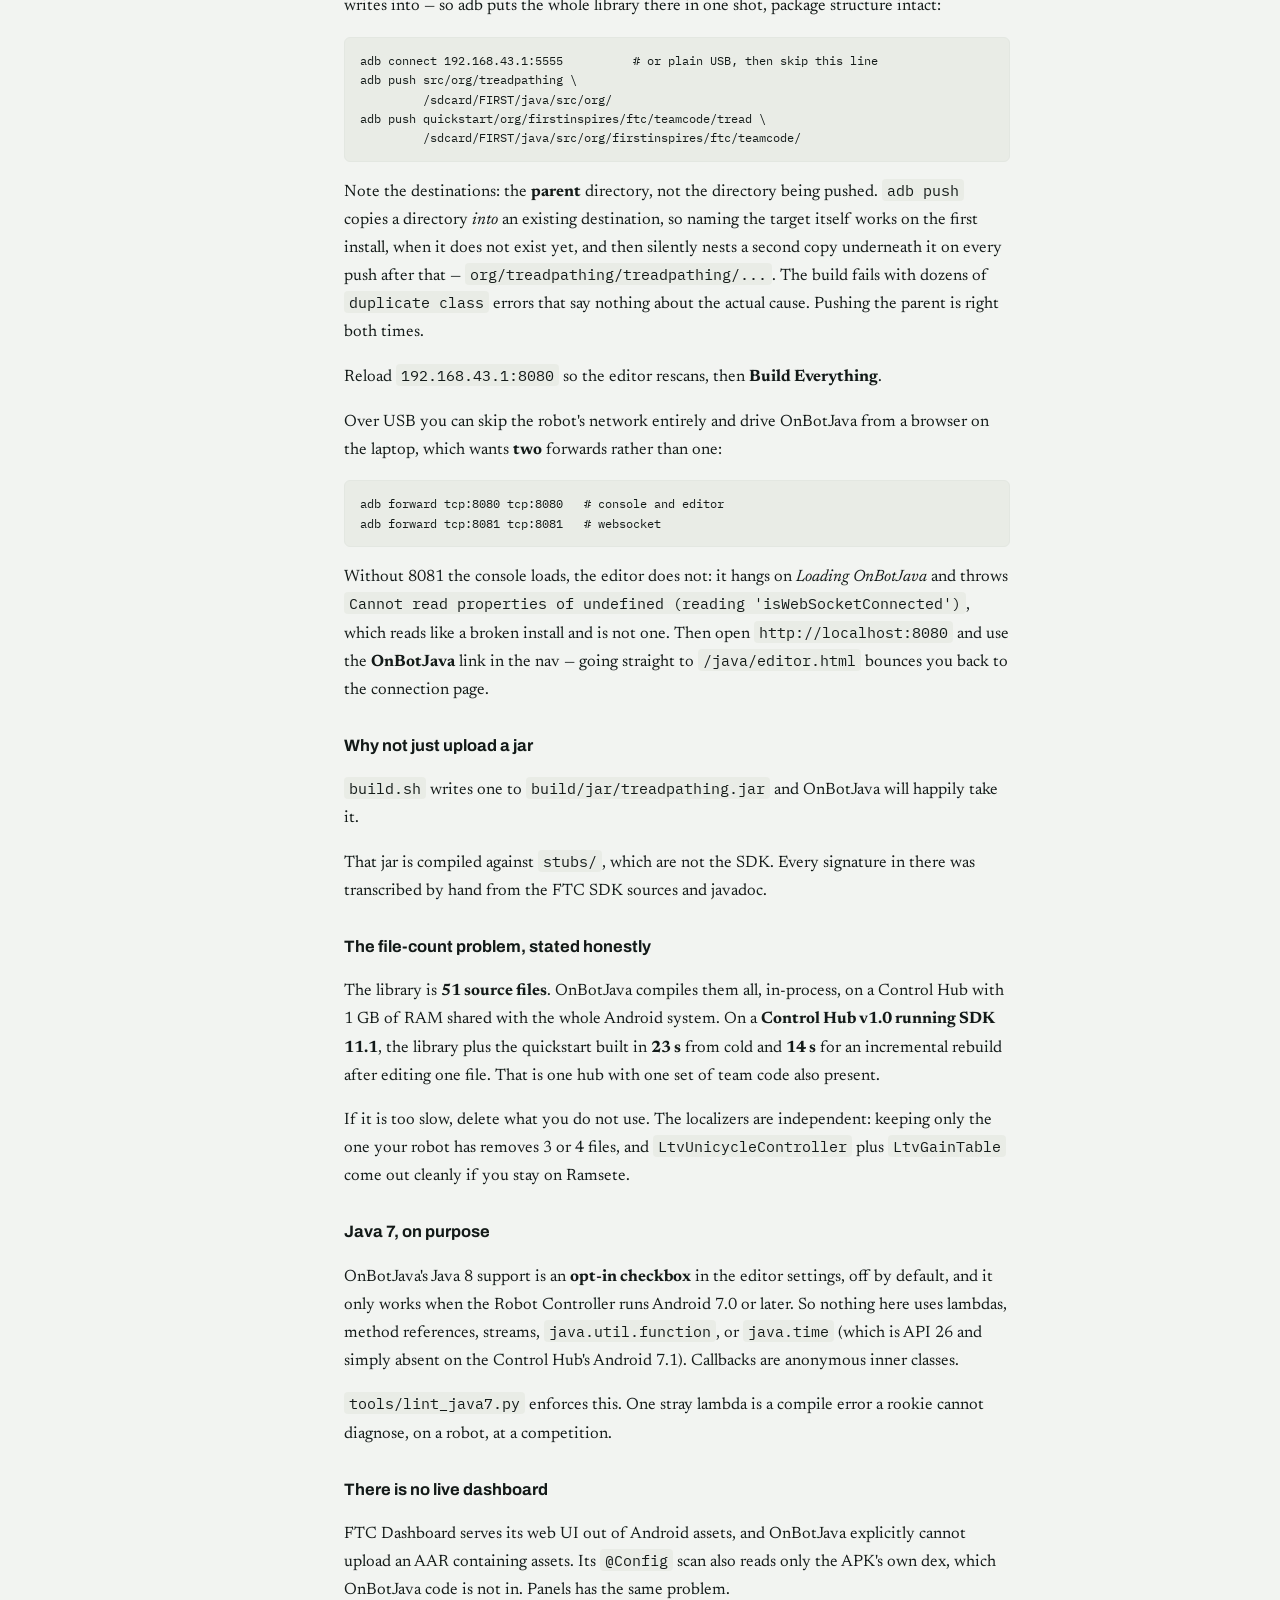
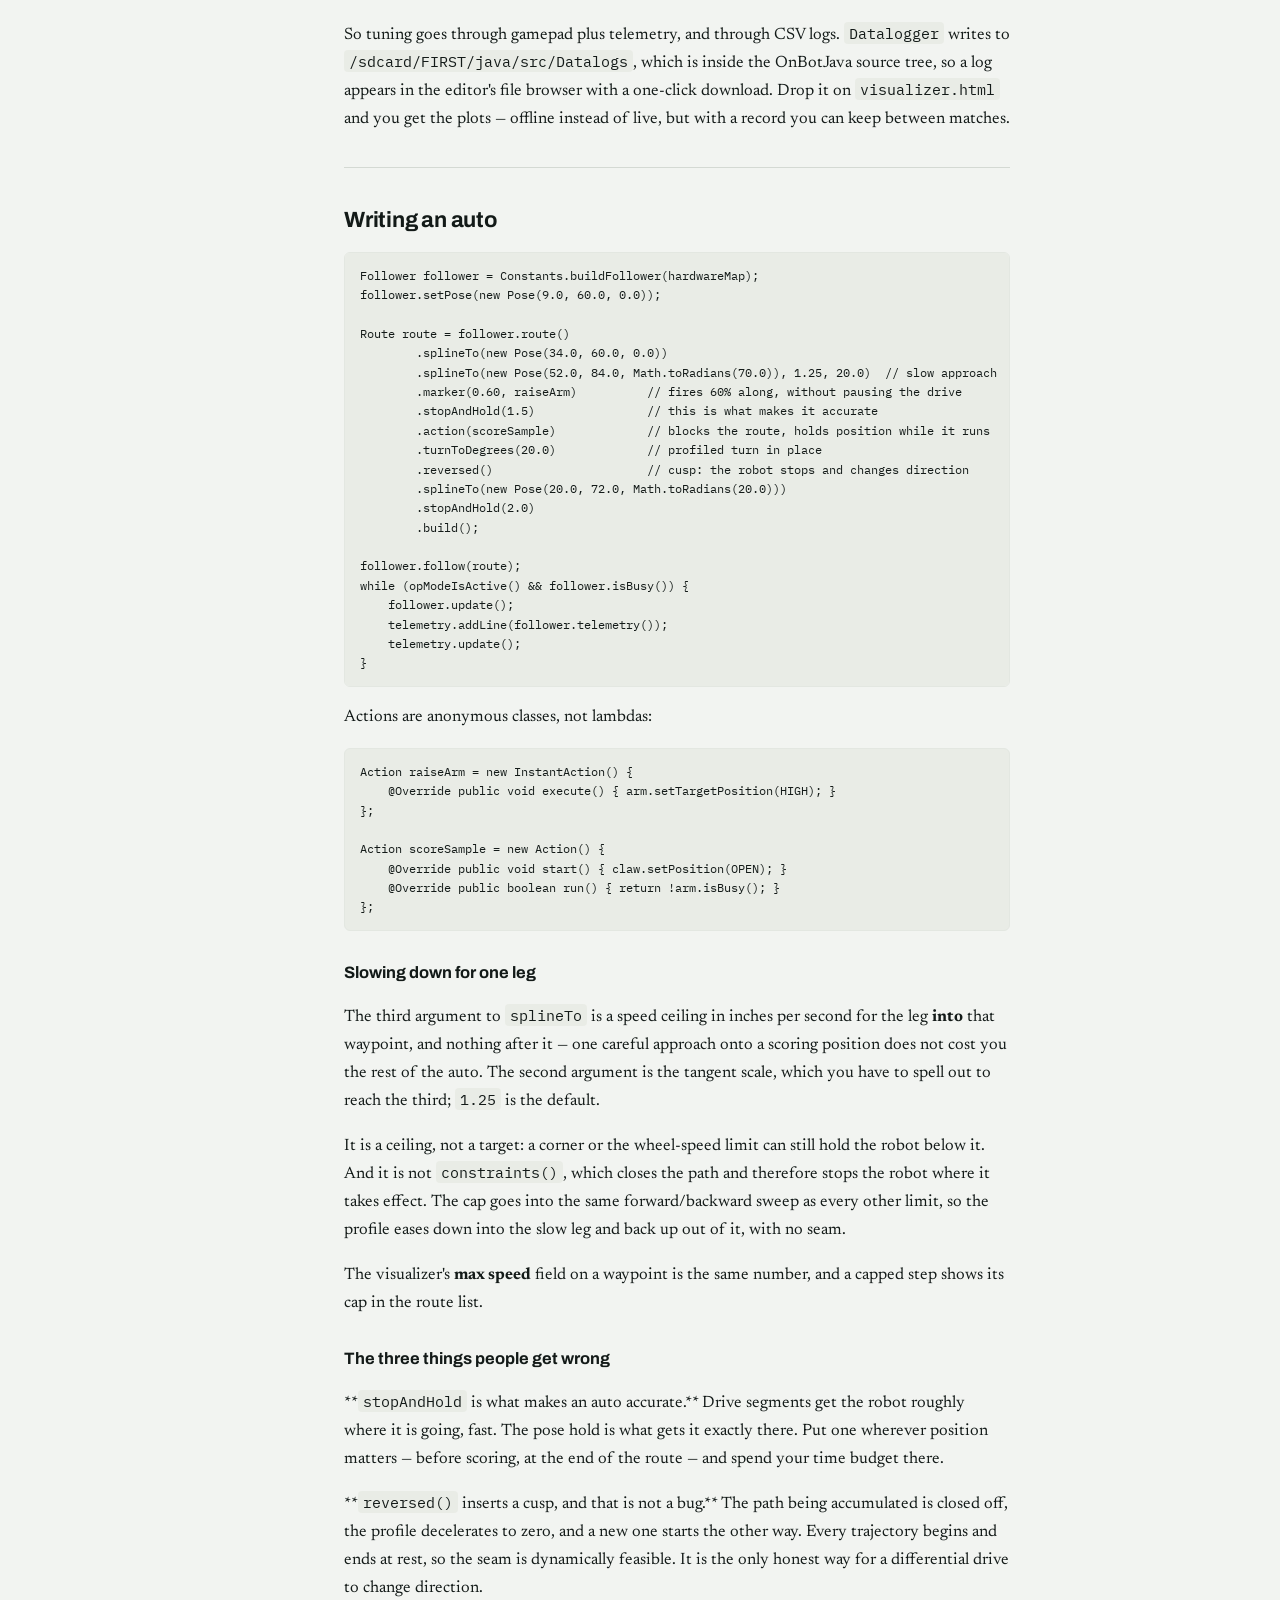
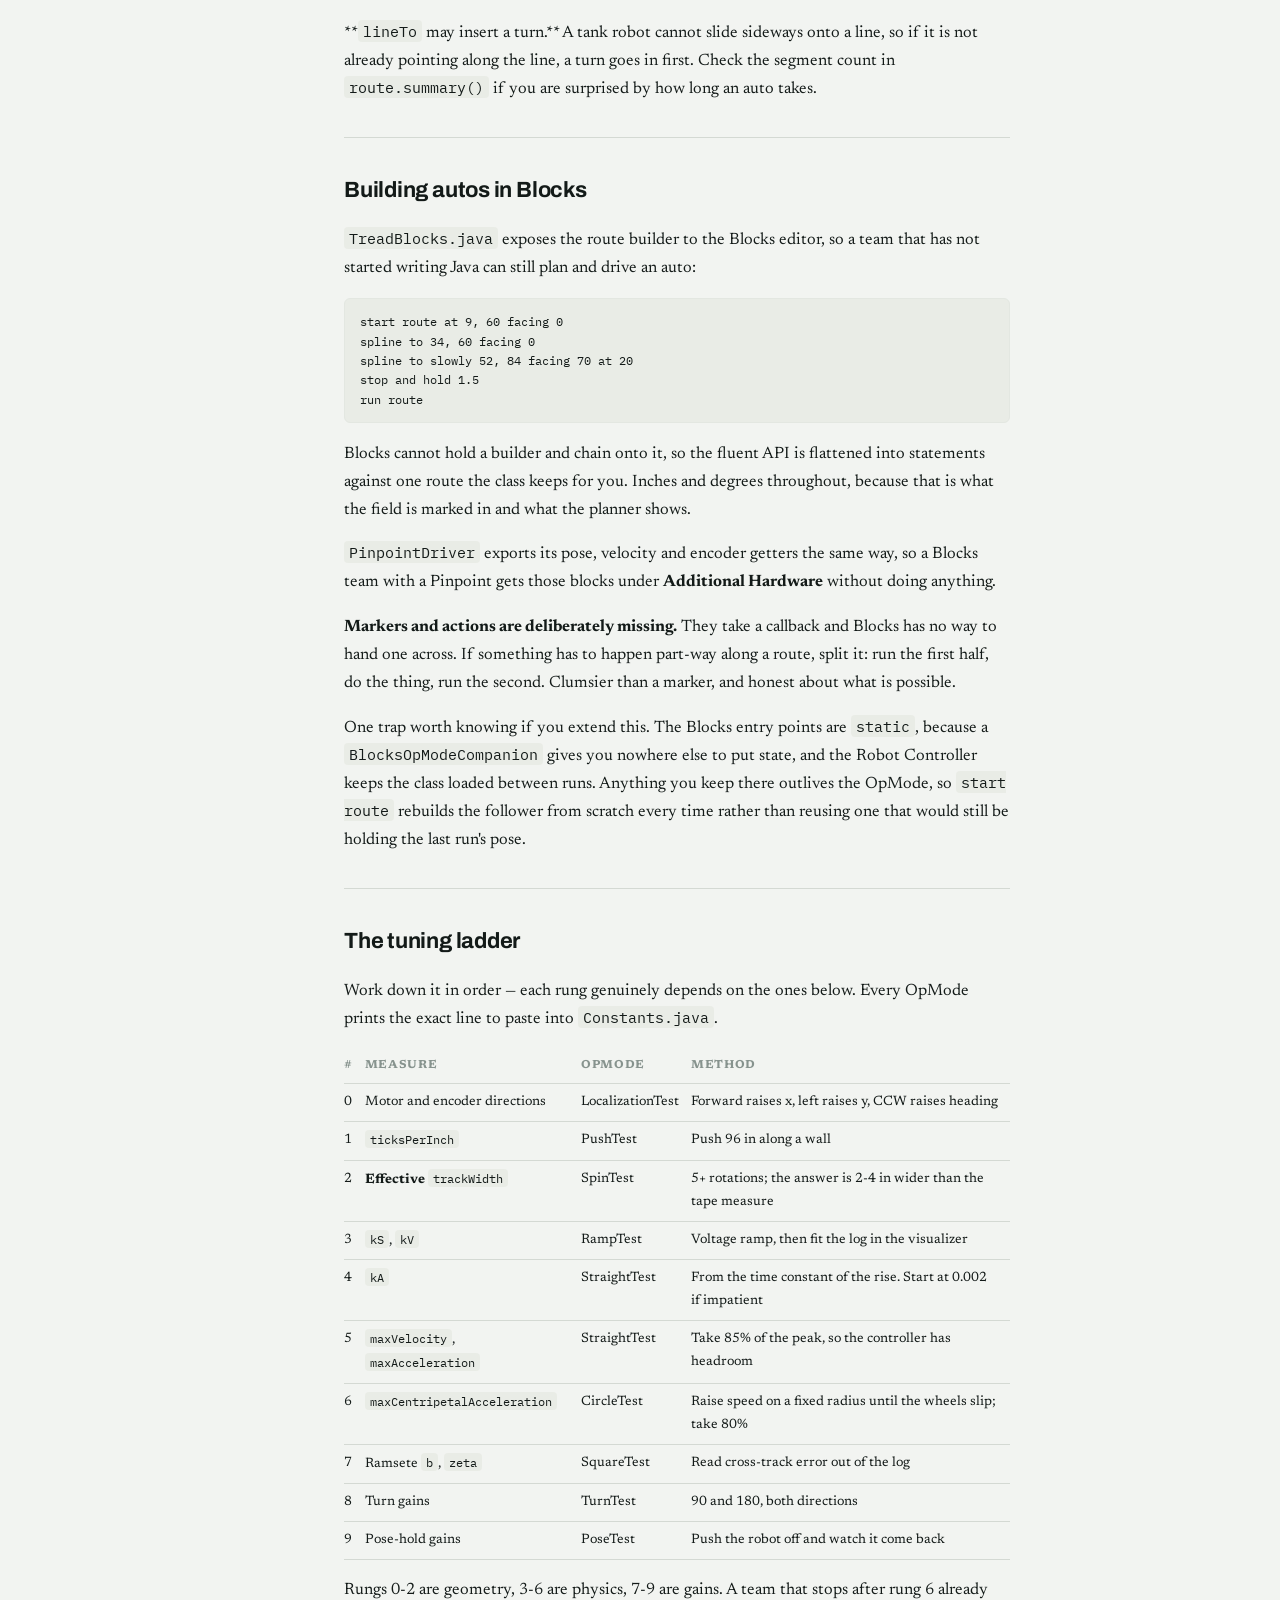
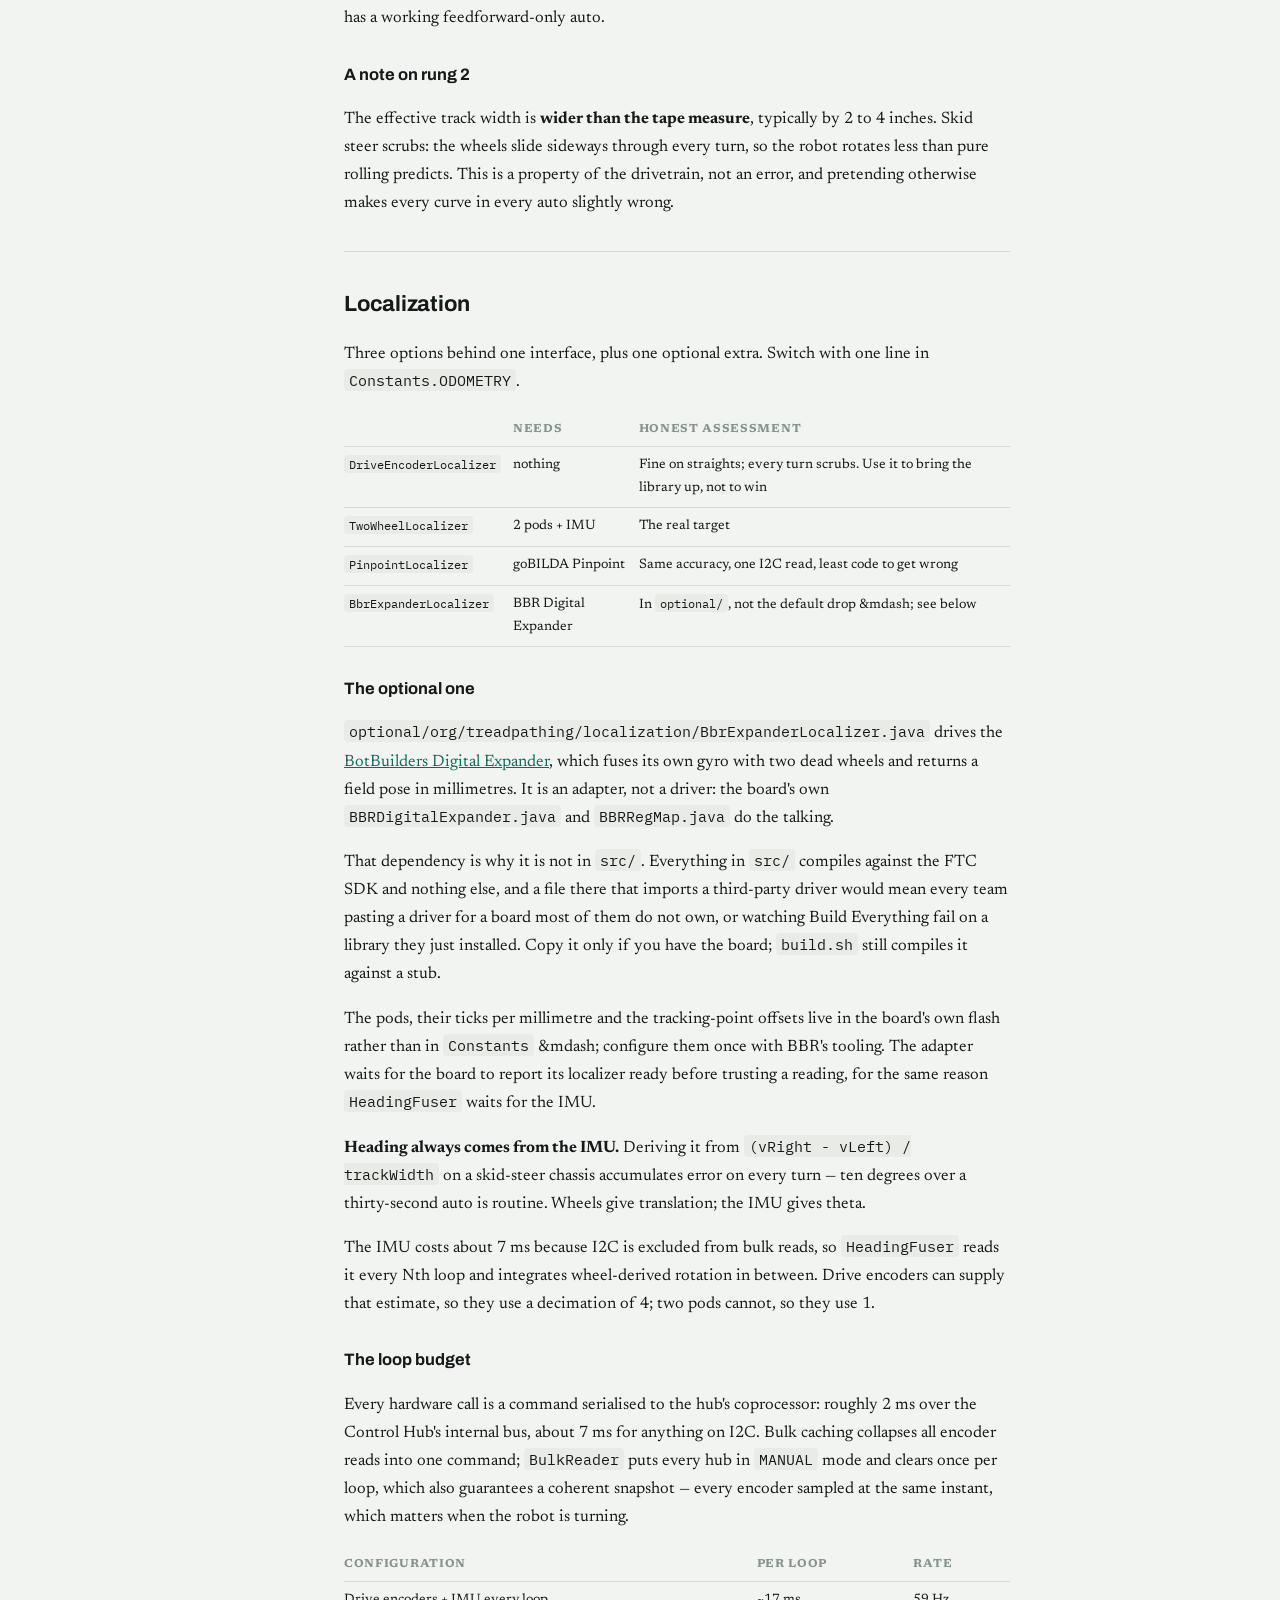
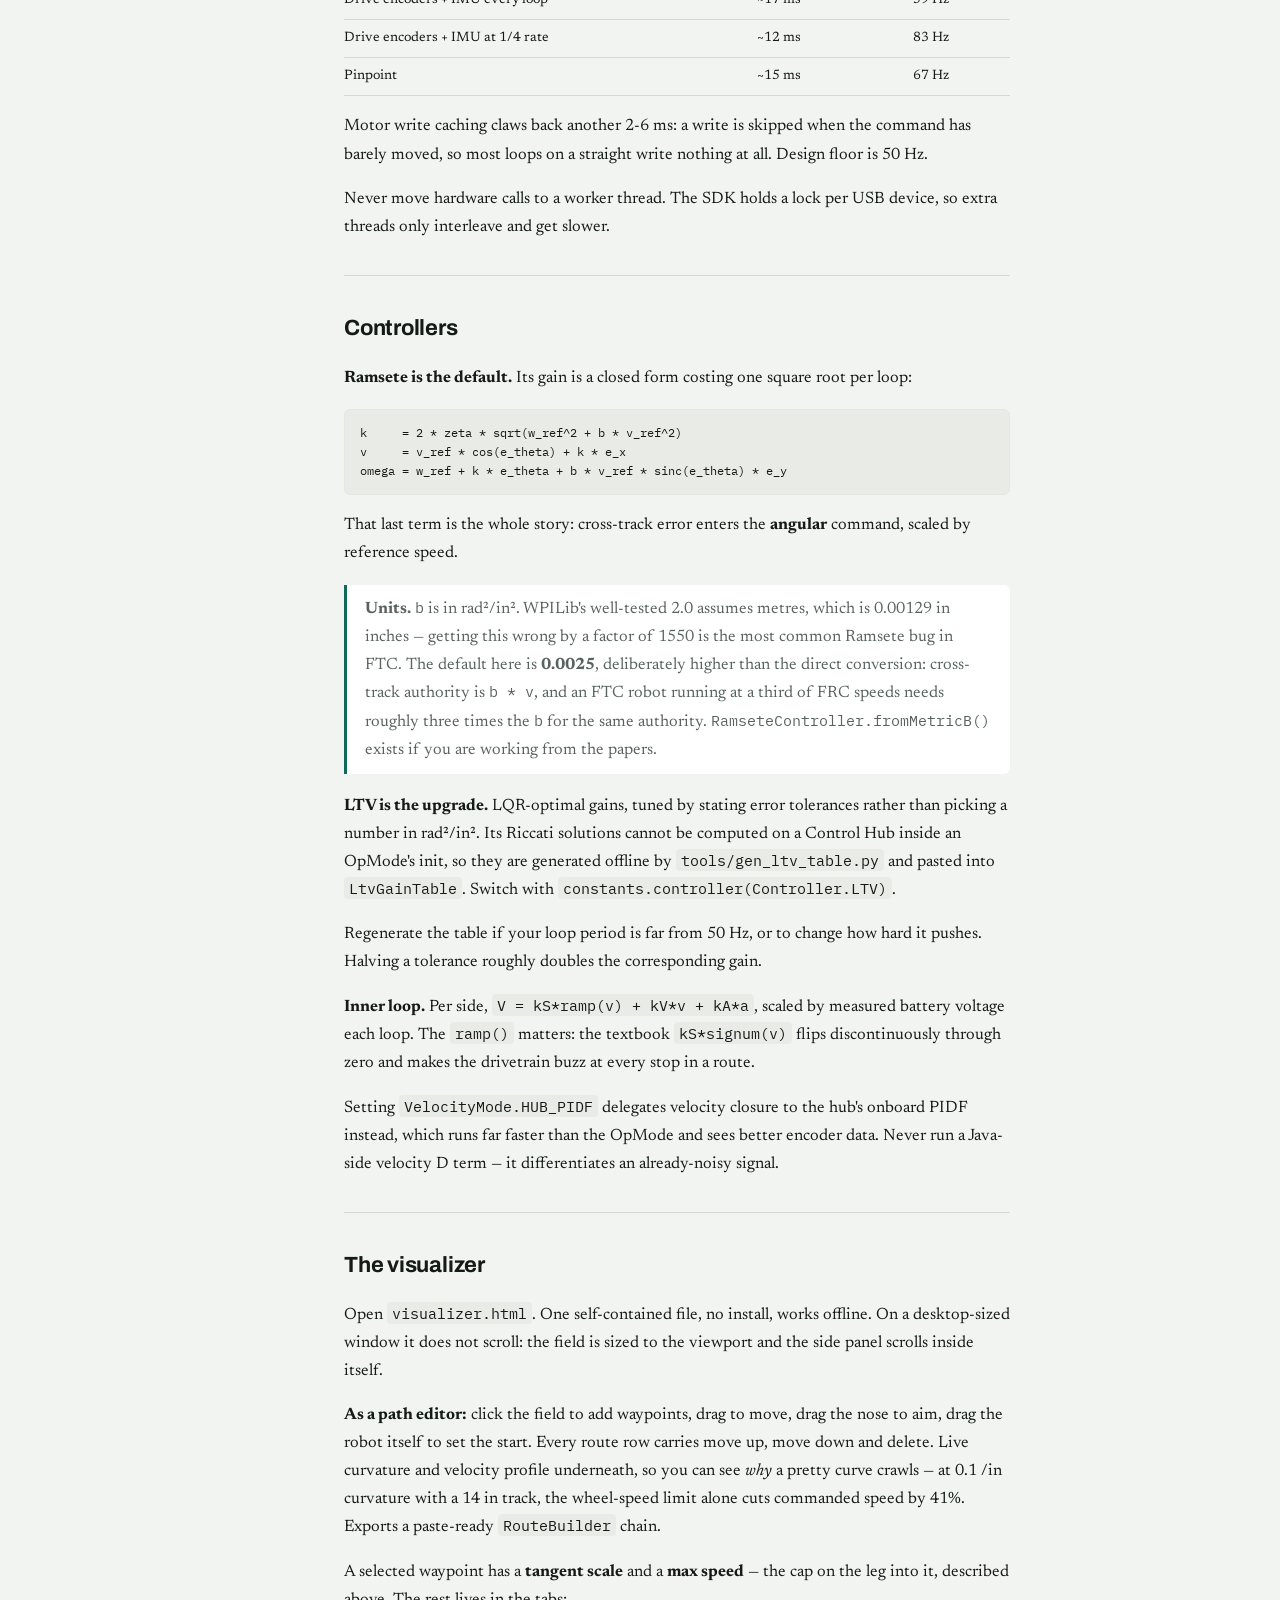
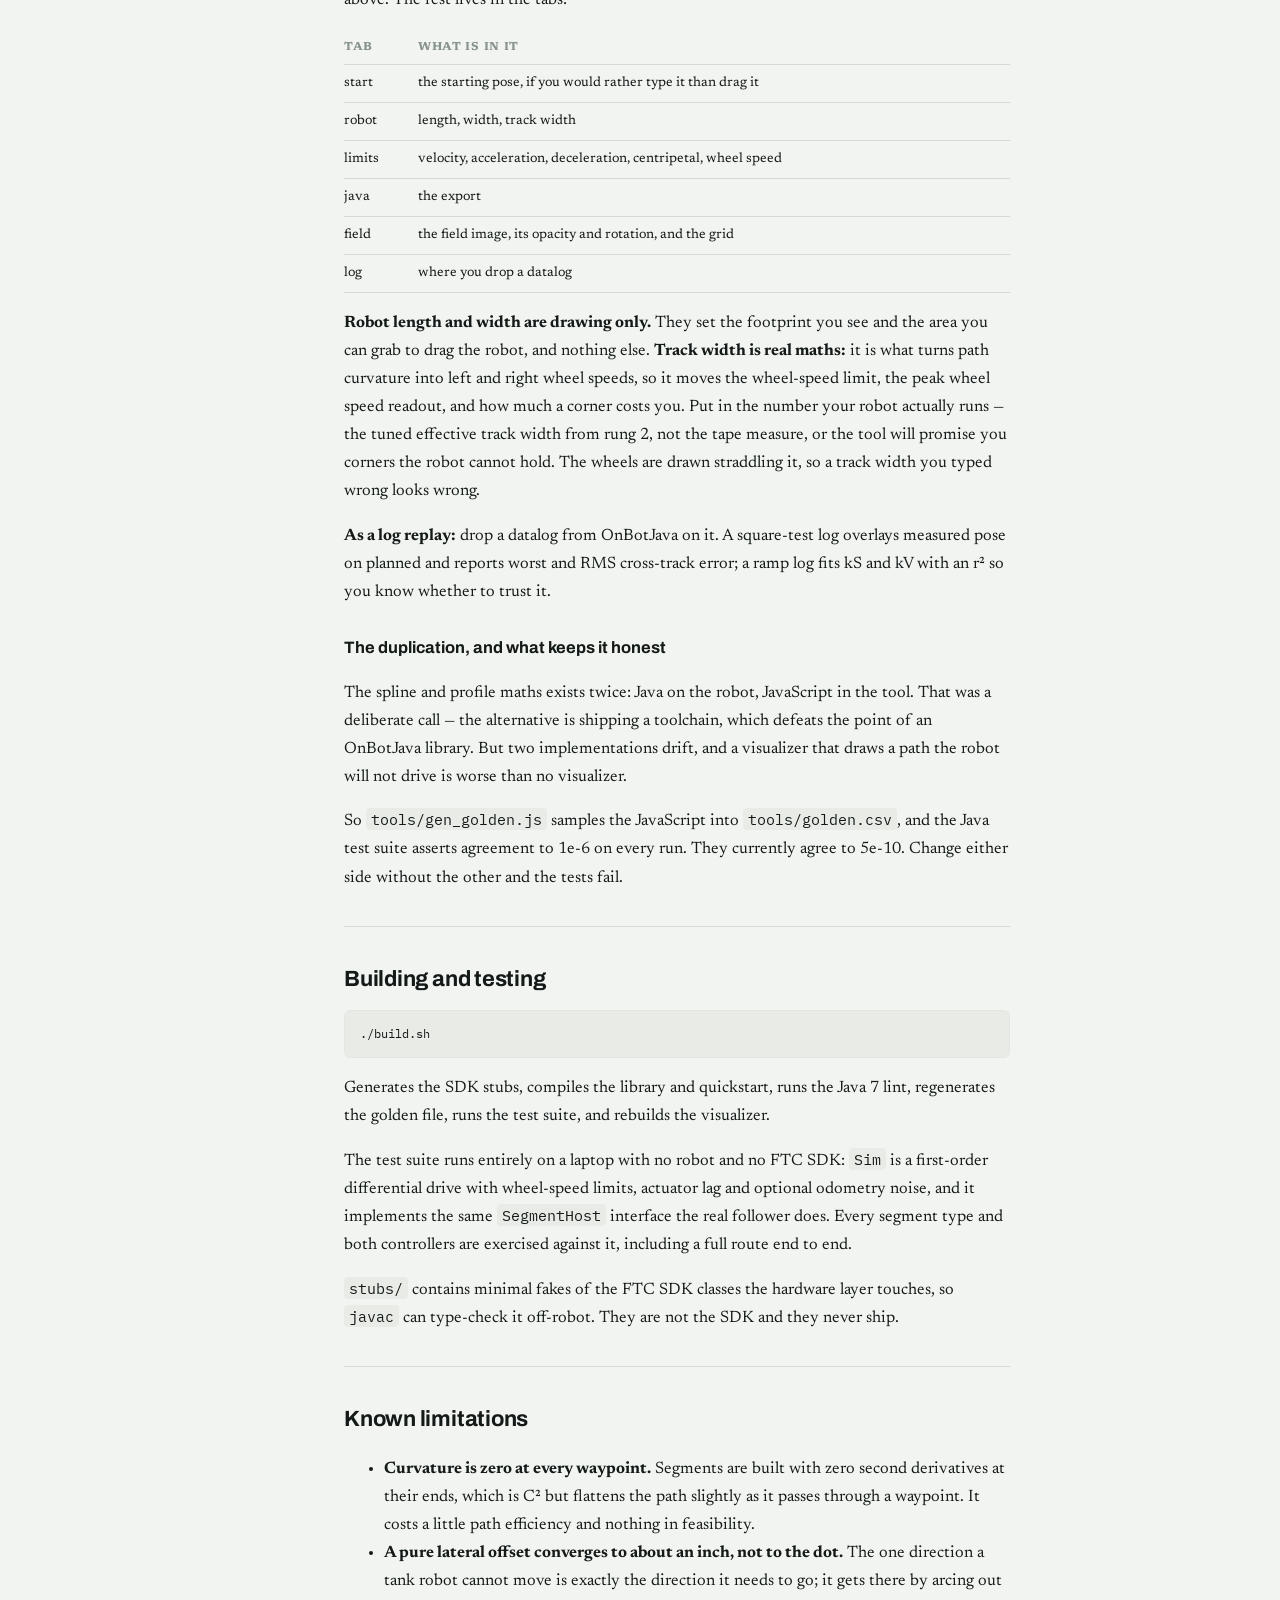
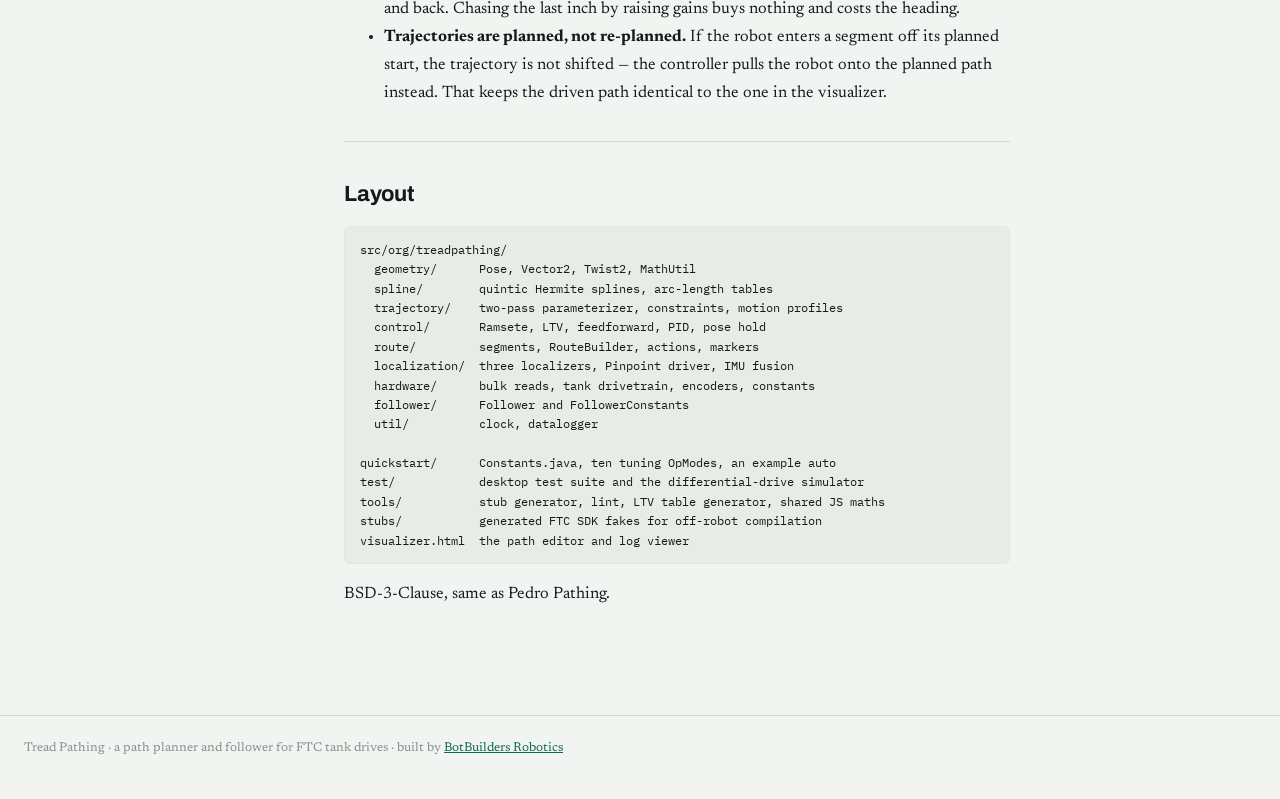
==== commit ad735621: "Site: 2026-09-05 12:15 UTC" ====
--- a/docs.html
+++ b/docs.html
@@ -5,11 +5,35 @@
 <meta name="viewport" content="width=device-width, initial-scale=1">
 <title>Tread Pathing docs</title>
 <meta name="description" content="Documentation for Tread Pathing, an FTC tank drive path follower.">
+<link rel="icon" type="image/svg+xml" href="favicon.svg">
 <link rel="stylesheet" href="site.css">
 </head>
 <body>
 <header class="bar">
-  <a class="brand" href="index.html">Tread<span>Pathing</span></a>
+  <a class="brand" href="index.html">
+    <svg viewBox="0 0 170 170" aria-hidden="true">
+      <g transform="translate(5,5)">
+        <rect x="15" y="55" width="130" height="50" rx="25" fill="none" stroke="currentColor" stroke-width="10"/>
+        <g stroke="currentColor" stroke-width="6" stroke-linecap="round">
+          <line x1="46" y1="48" x2="46" y2="58"/>
+          <line x1="63" y1="48" x2="63" y2="58"/>
+          <line x1="80" y1="48" x2="80" y2="58"/>
+          <line x1="97" y1="48" x2="97" y2="58"/>
+          <line x1="114" y1="48" x2="114" y2="58"/>
+          <line x1="46" y1="102" x2="46" y2="112"/>
+          <line x1="63" y1="102" x2="63" y2="112"/>
+          <line x1="80" y1="102" x2="80" y2="112"/>
+          <line x1="97" y1="102" x2="97" y2="112"/>
+          <line x1="114" y1="102" x2="114" y2="112"/>
+        </g>
+        <path d="M25,140 C70,150 60,40 150,25" fill="none" stroke="var(--primary)" stroke-width="8" stroke-linecap="round"/>
+        <circle cx="25" cy="140" r="9" fill="var(--primary)"/>
+        <circle cx="150" cy="25" r="11" fill="none" stroke="var(--primary)" stroke-width="5"/>
+        <circle cx="150" cy="25" r="4" fill="var(--primary)"/>
+      </g>
+    </svg>
+    <span class="word">Tread <span>Pathing</span></span>
+  </a>
   <nav><a href="index.html">Home</a><a href="docs.html" class="on">Docs</a><a href="planner.html">Planner</a></nav>
   <a class="gh" href="https://github.com/BotBuilders-Robotics/TreadPathing">GitHub</a>
 </header>
--- a/site.css
+++ b/site.css
@@ -59,14 +59,20 @@
   z-index: 10;
 }
 .brand {
+  display: flex;
+  align-items: center;
+  gap: 8px;
+  text-decoration: none;
+  color: var(--ink);
+}
+.brand svg { width: 22px; height: 22px; flex: none; }
+.brand .word {
   font-family: var(--f-display);
   font-weight: 700;
   font-size: 16px;
   letter-spacing: -.01em;
-  text-decoration: none;
-  color: var(--ink);
-}
-.brand span { color: var(--primary); }
+}
+.brand .word span { color: var(--primary); }
 .bar nav { display: flex; gap: 18px; margin-left: 8px; }
 .bar nav a {
   font-family: var(--f-display);
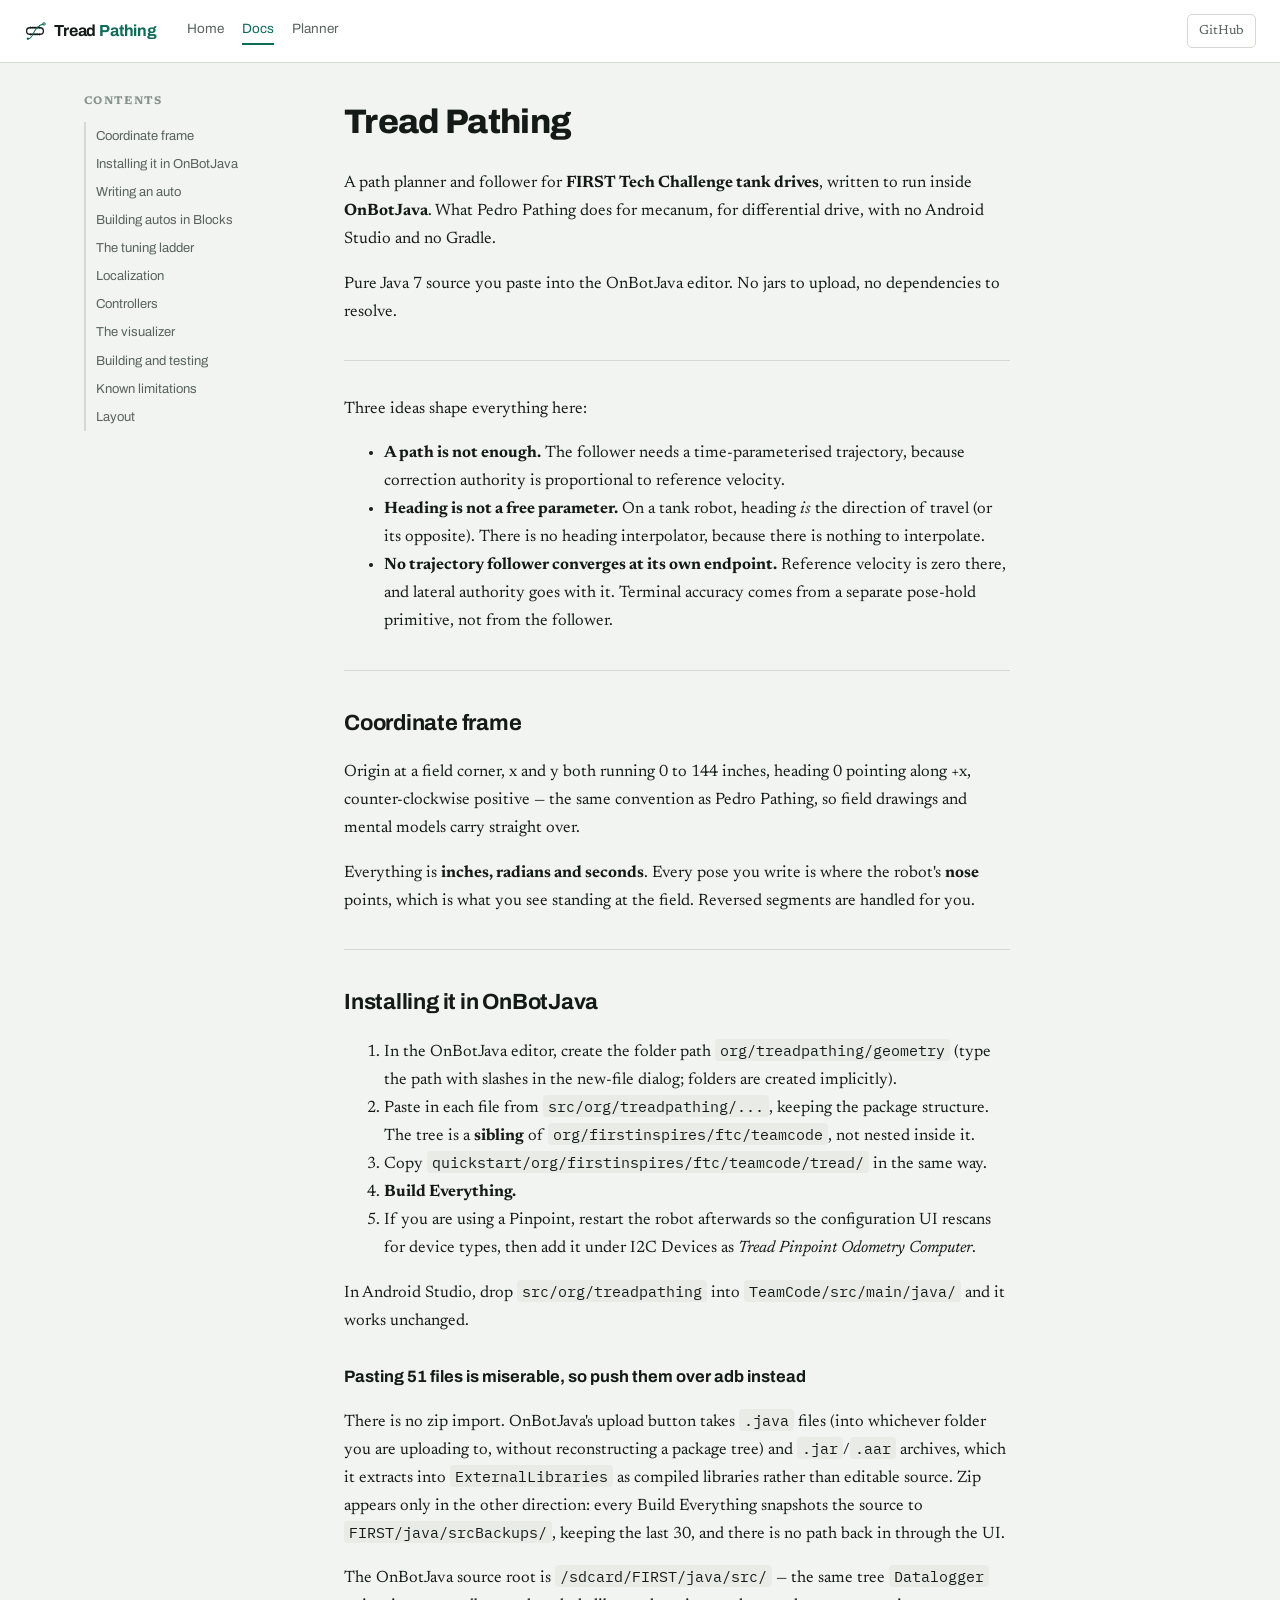
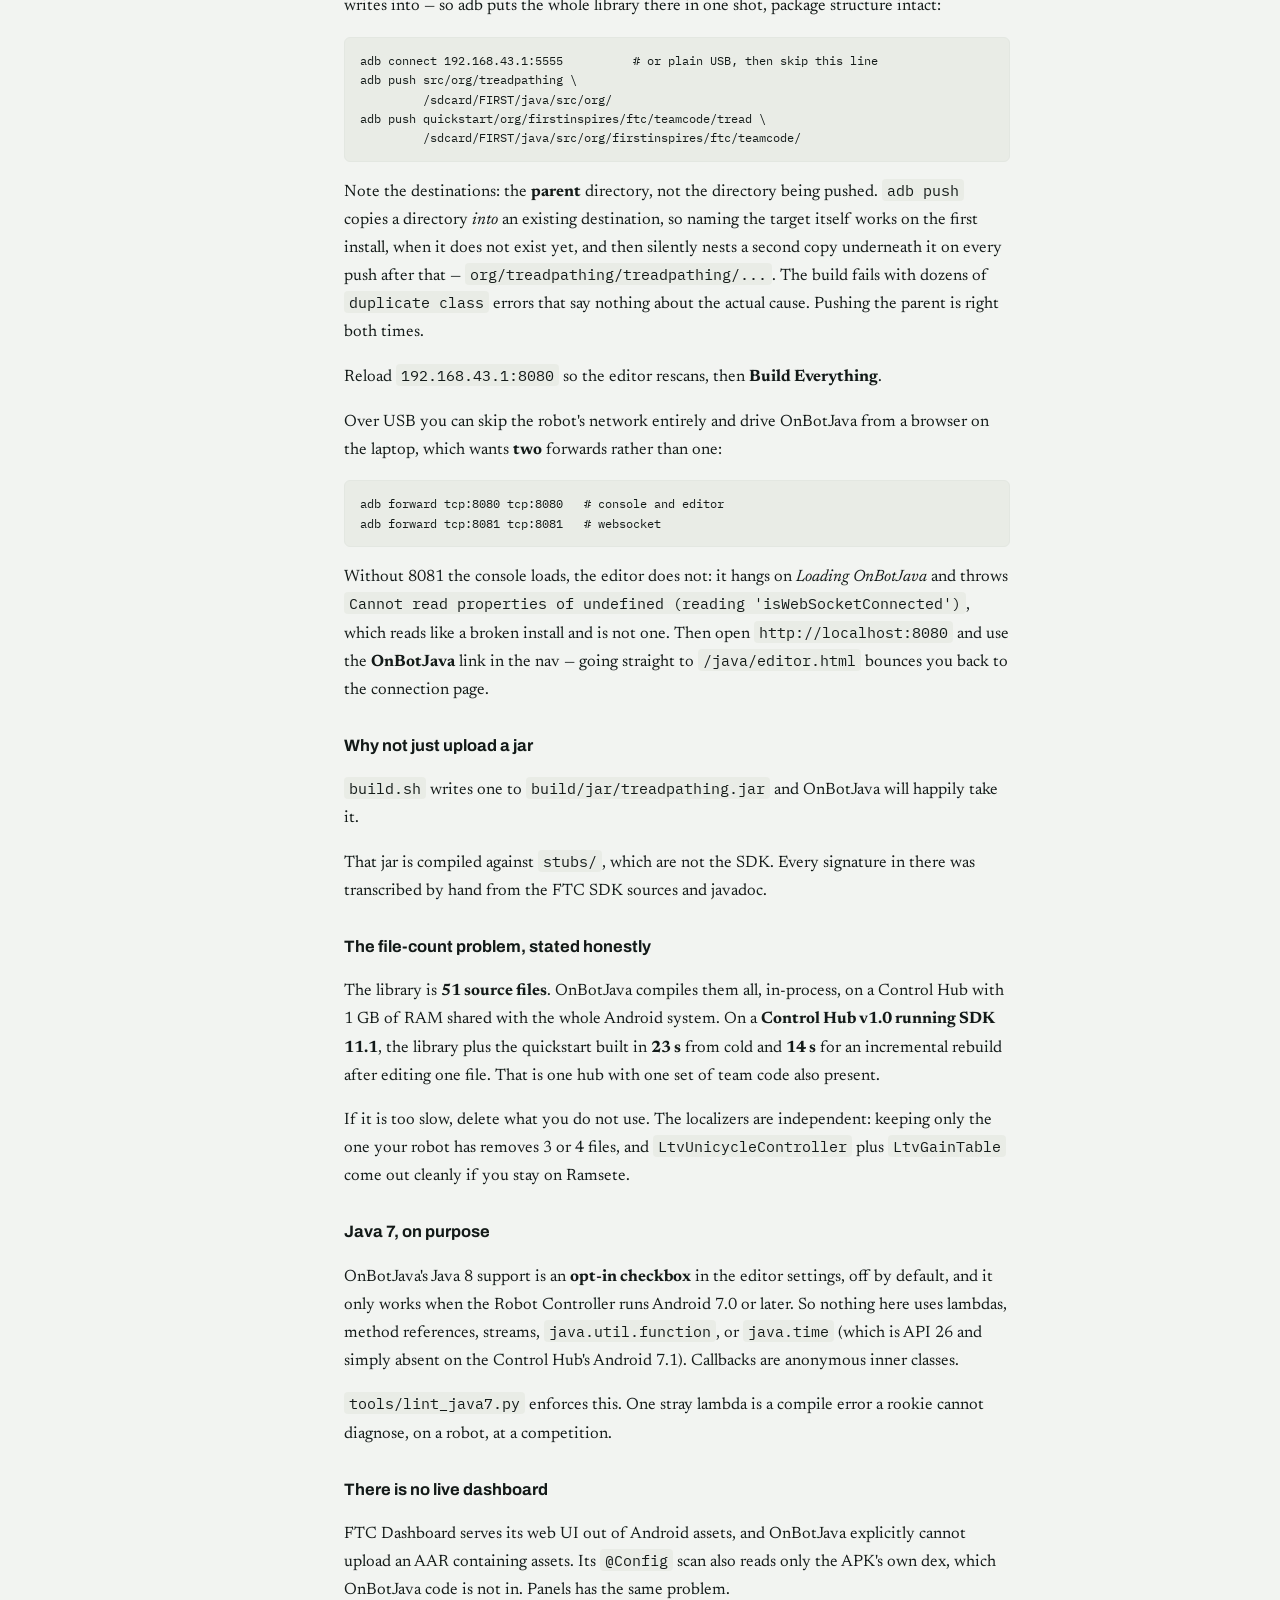
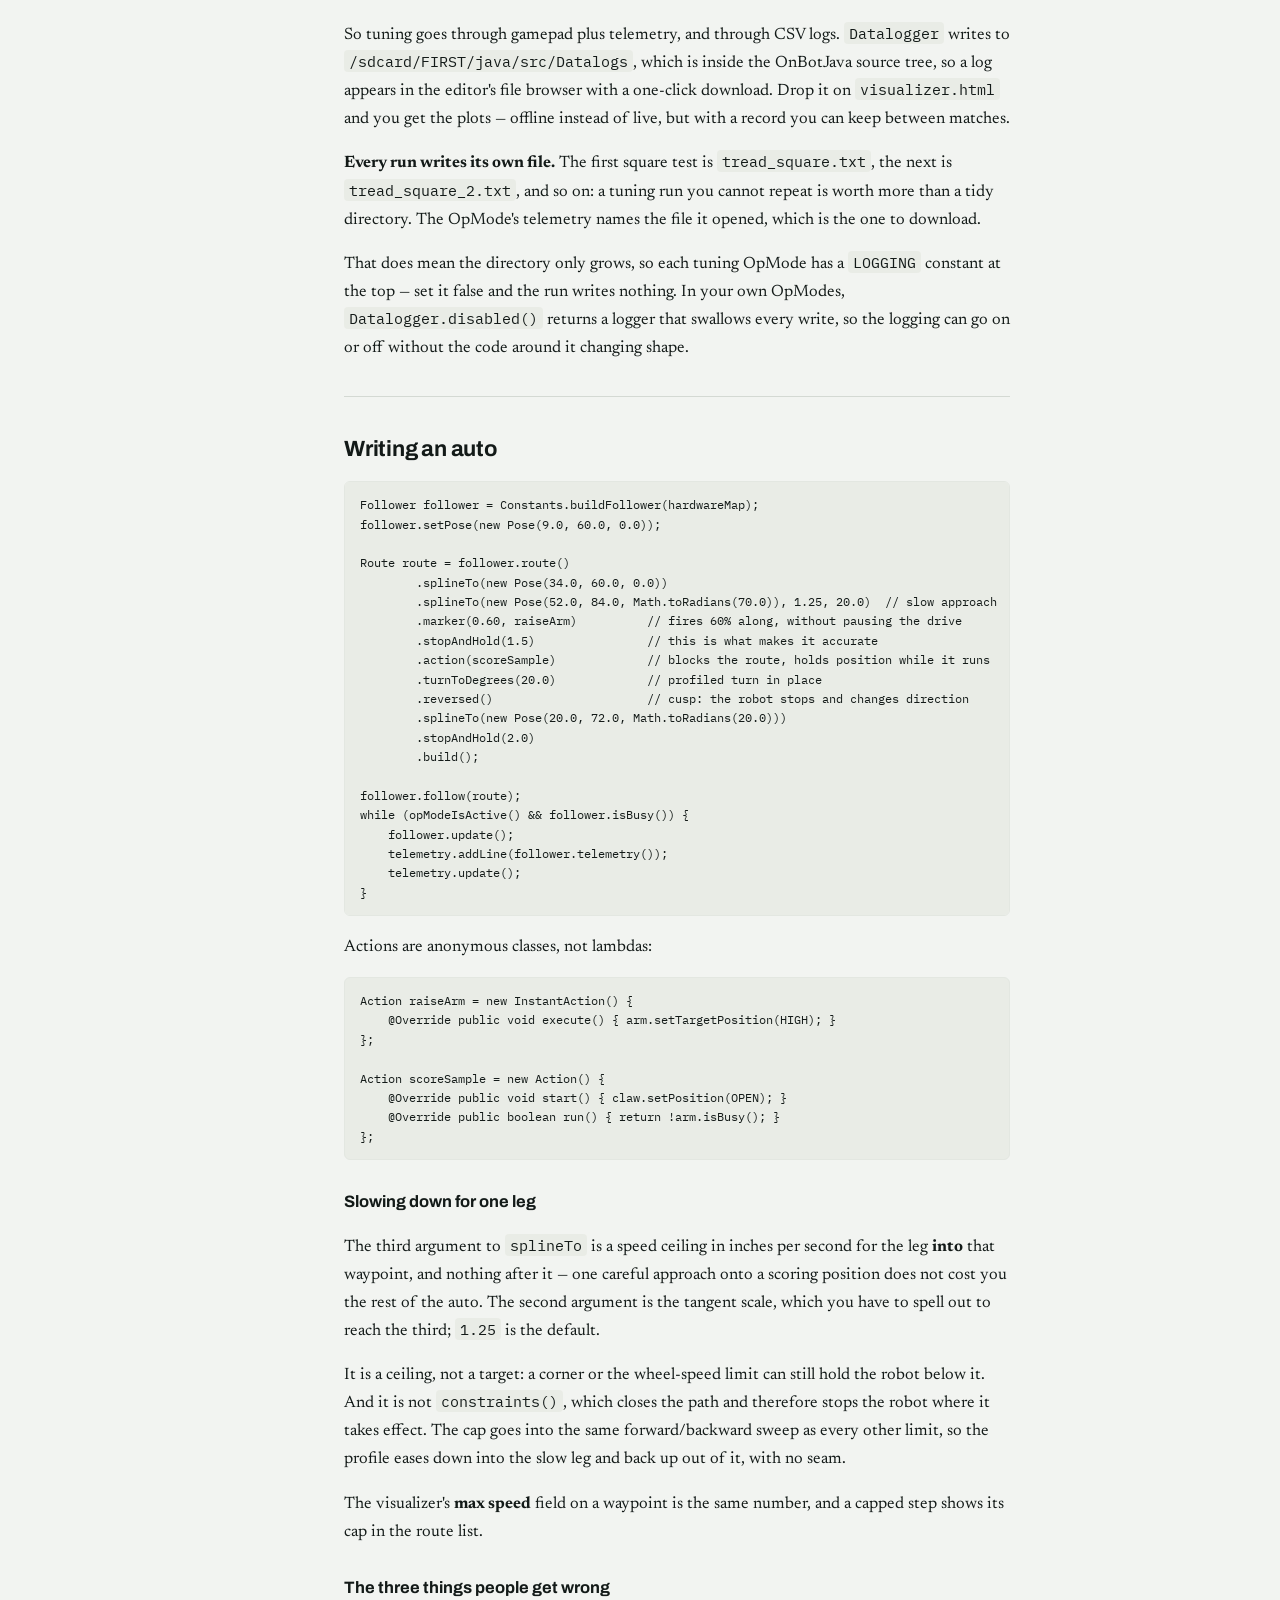
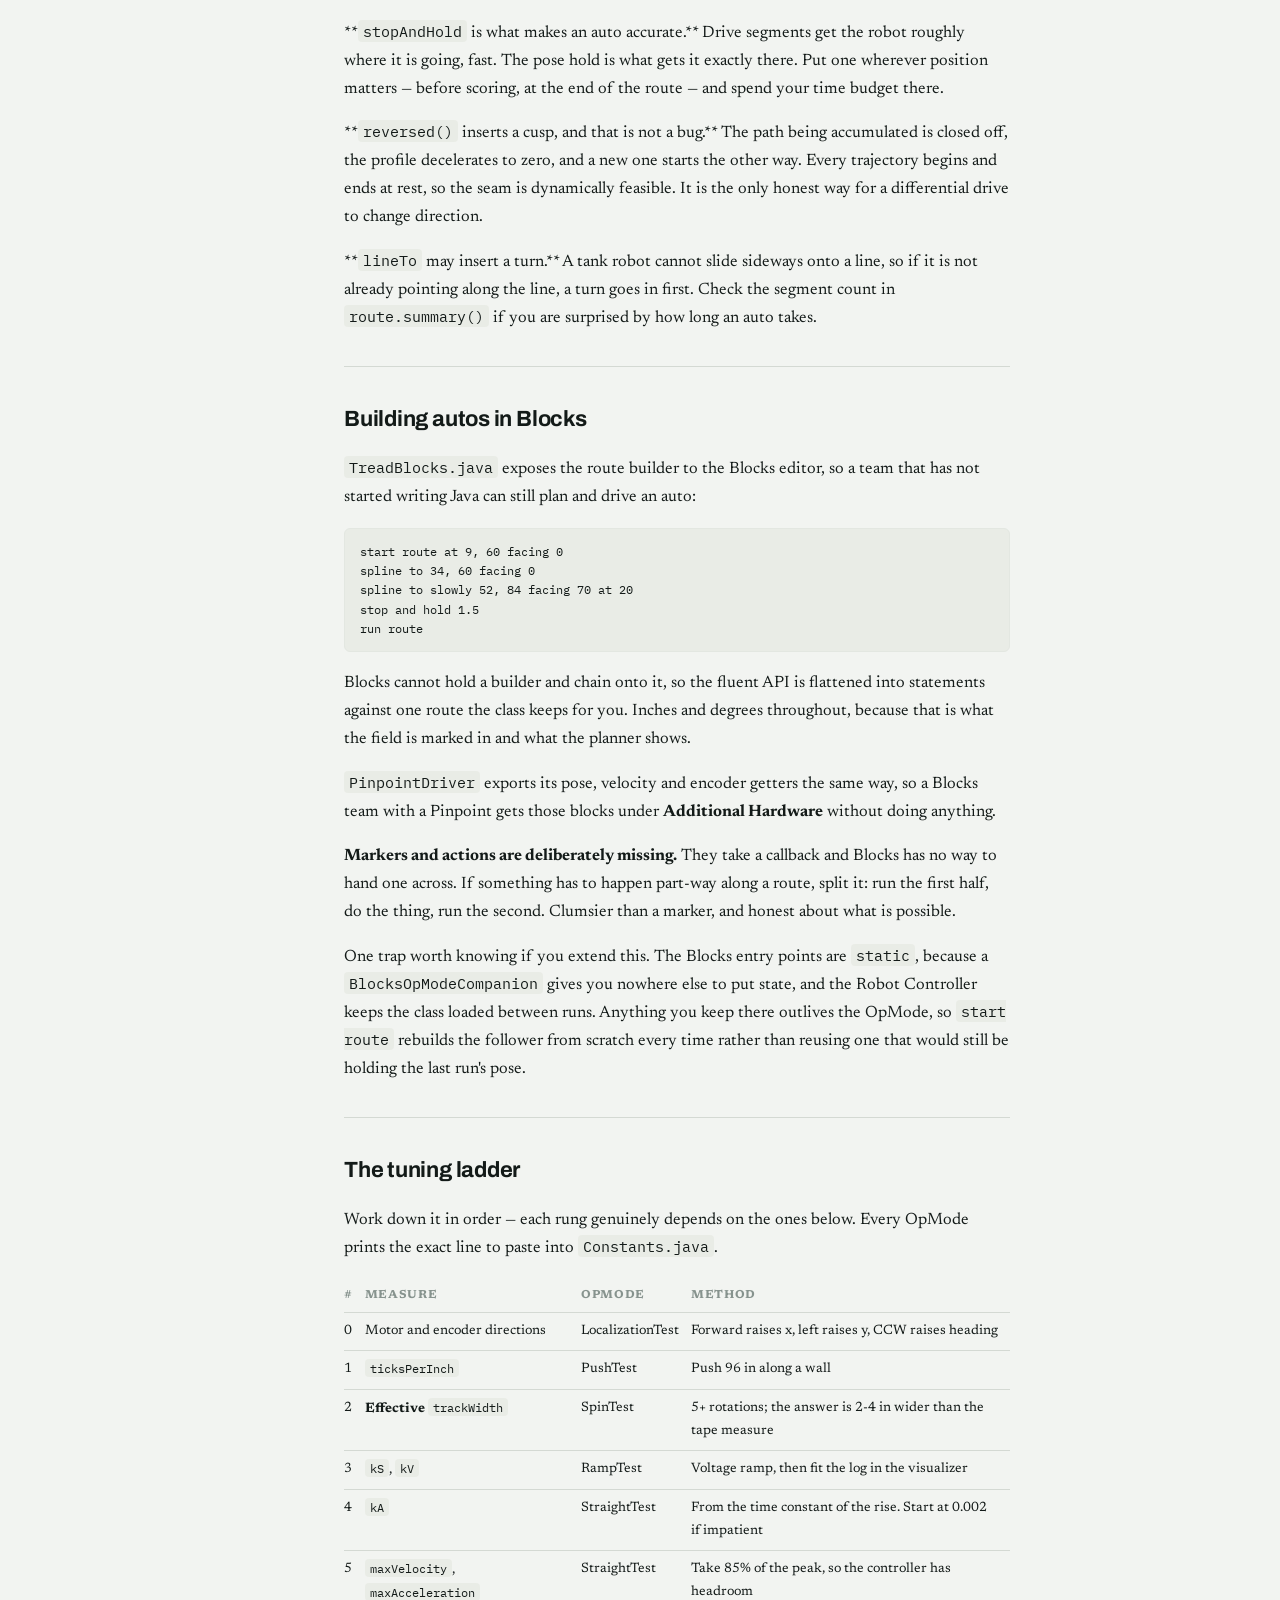
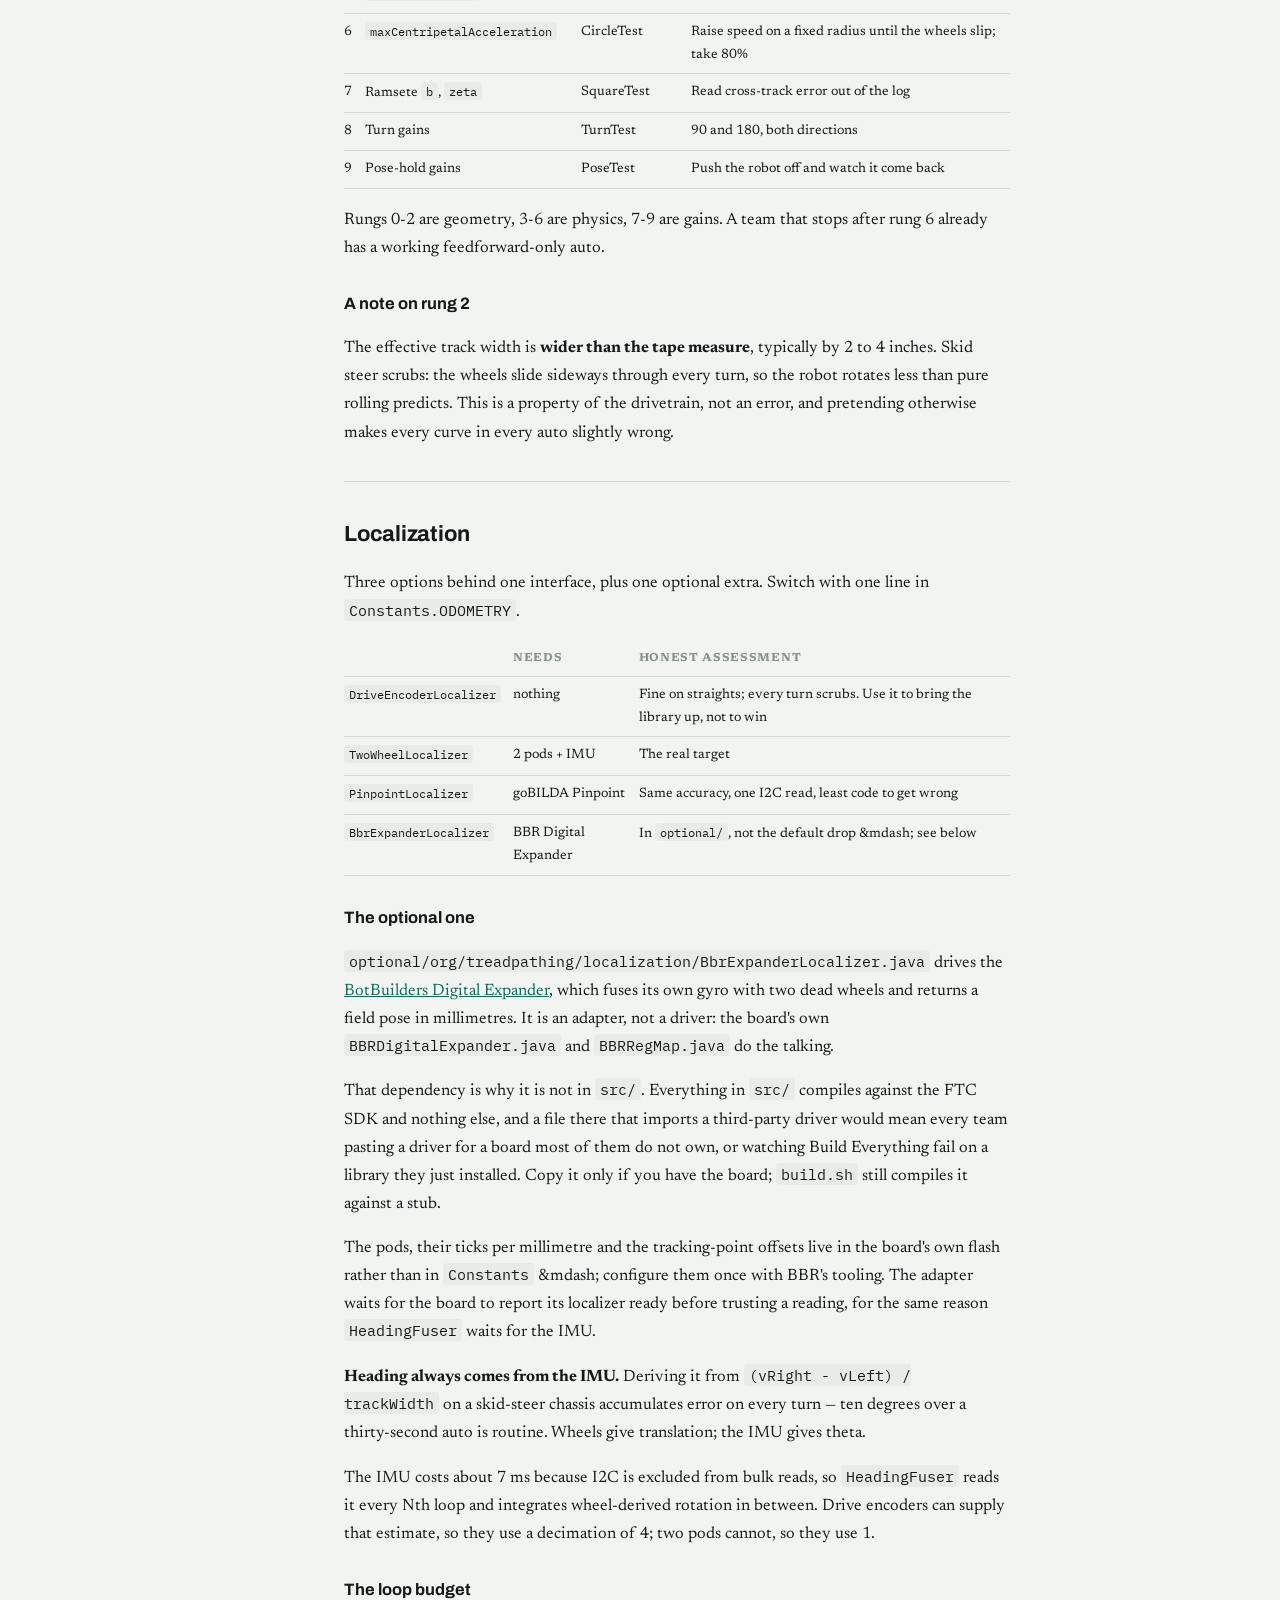
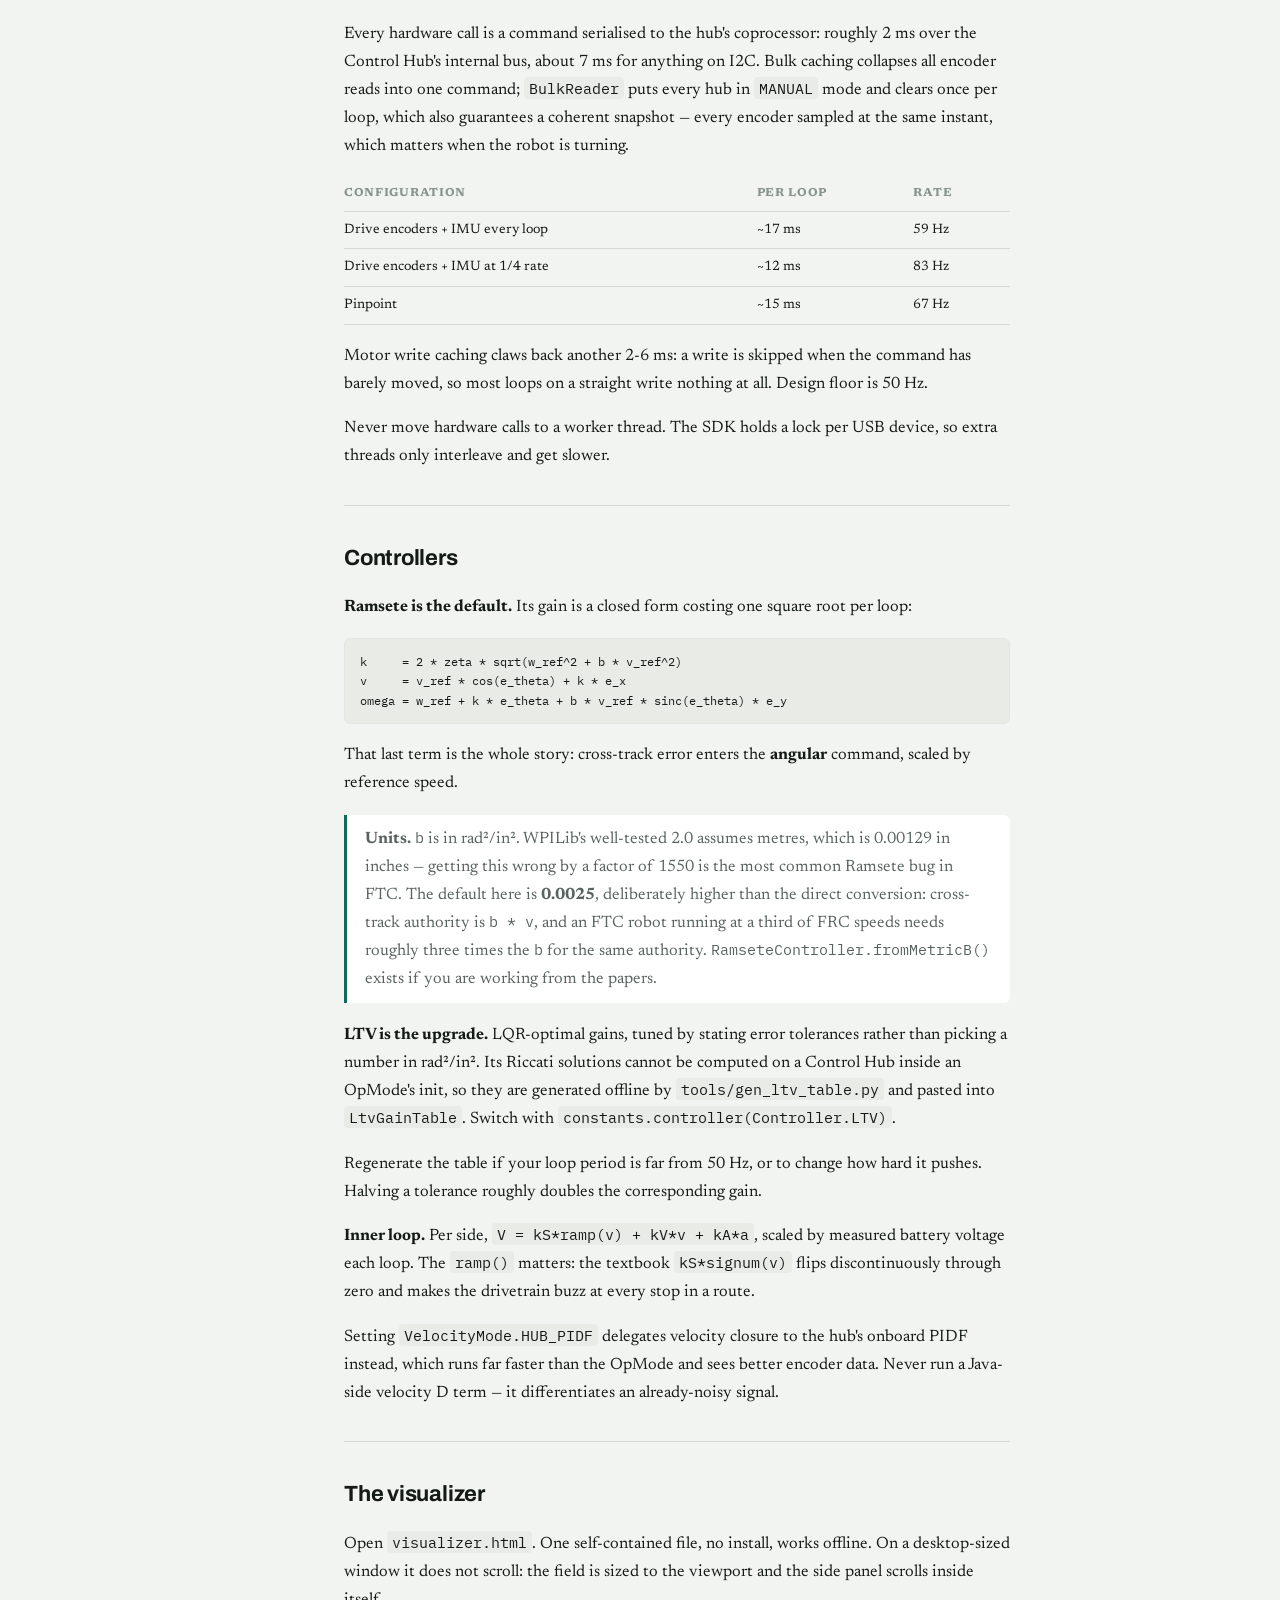
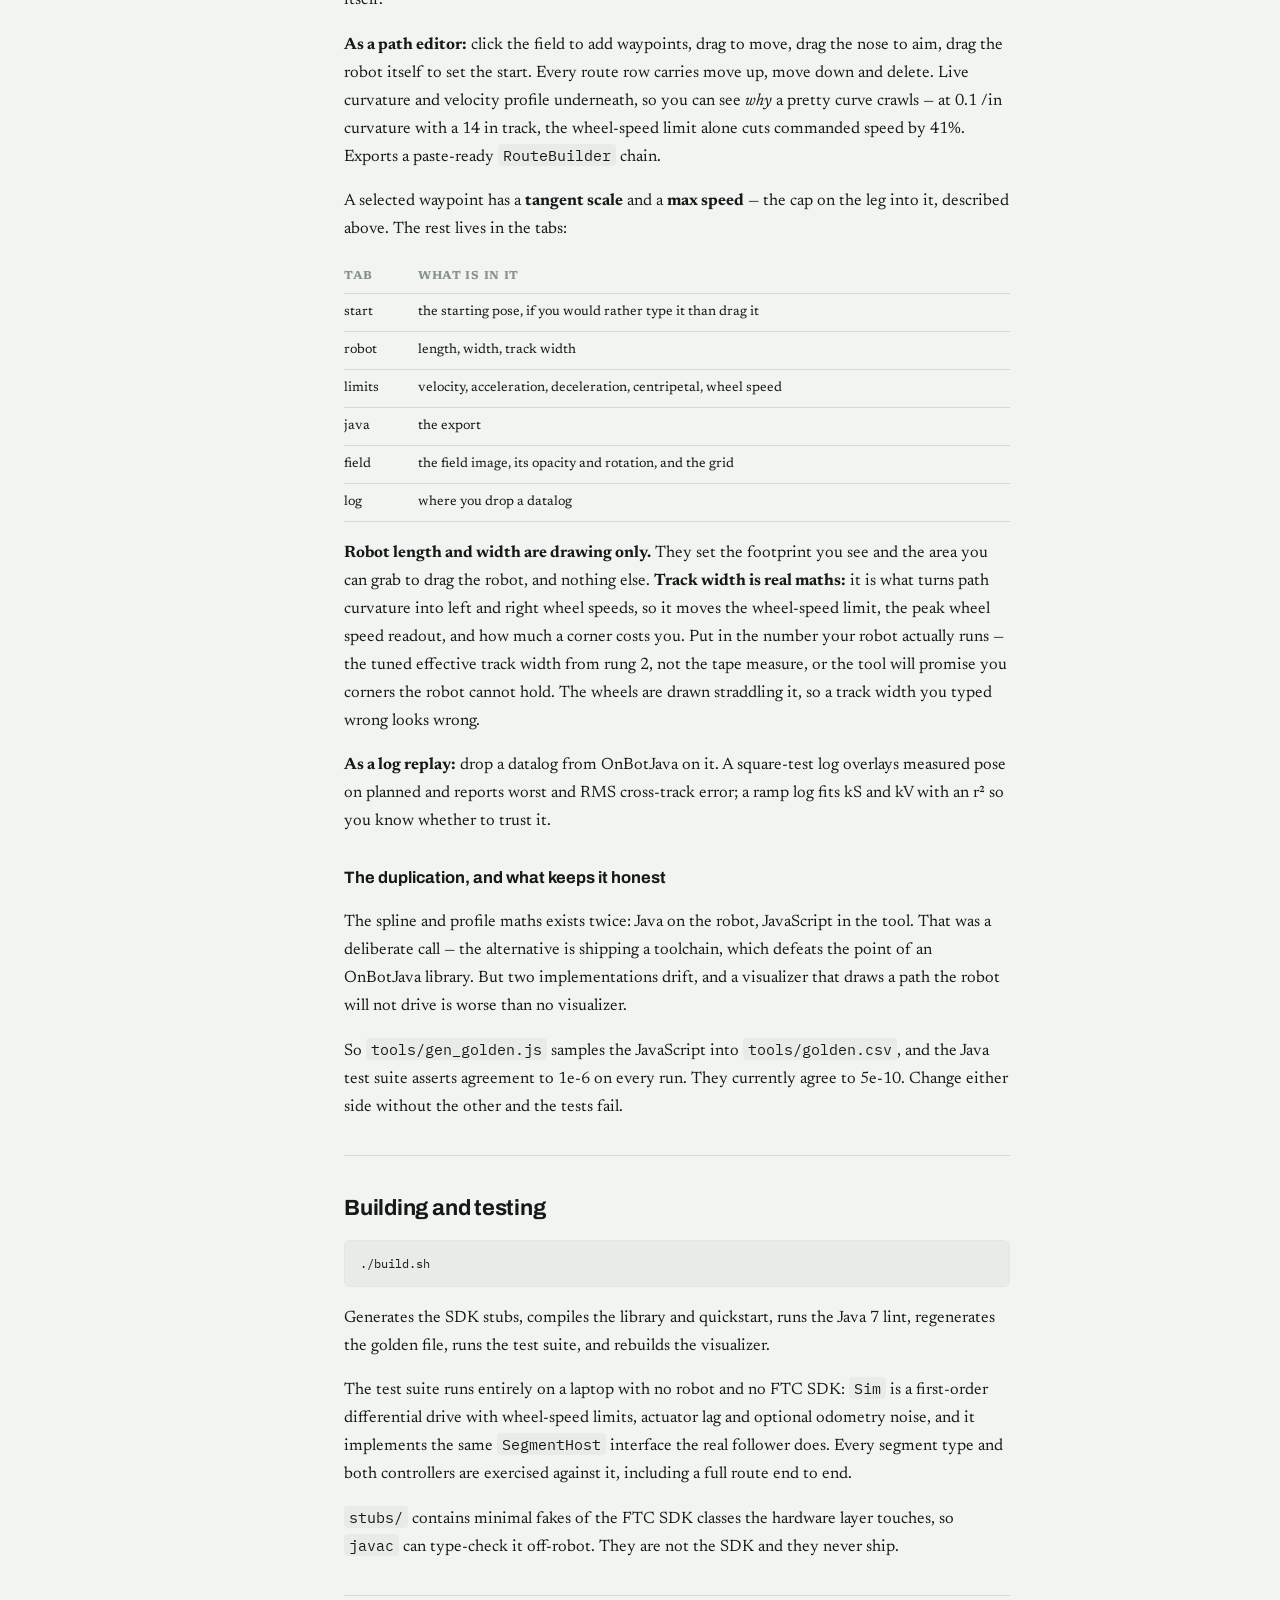
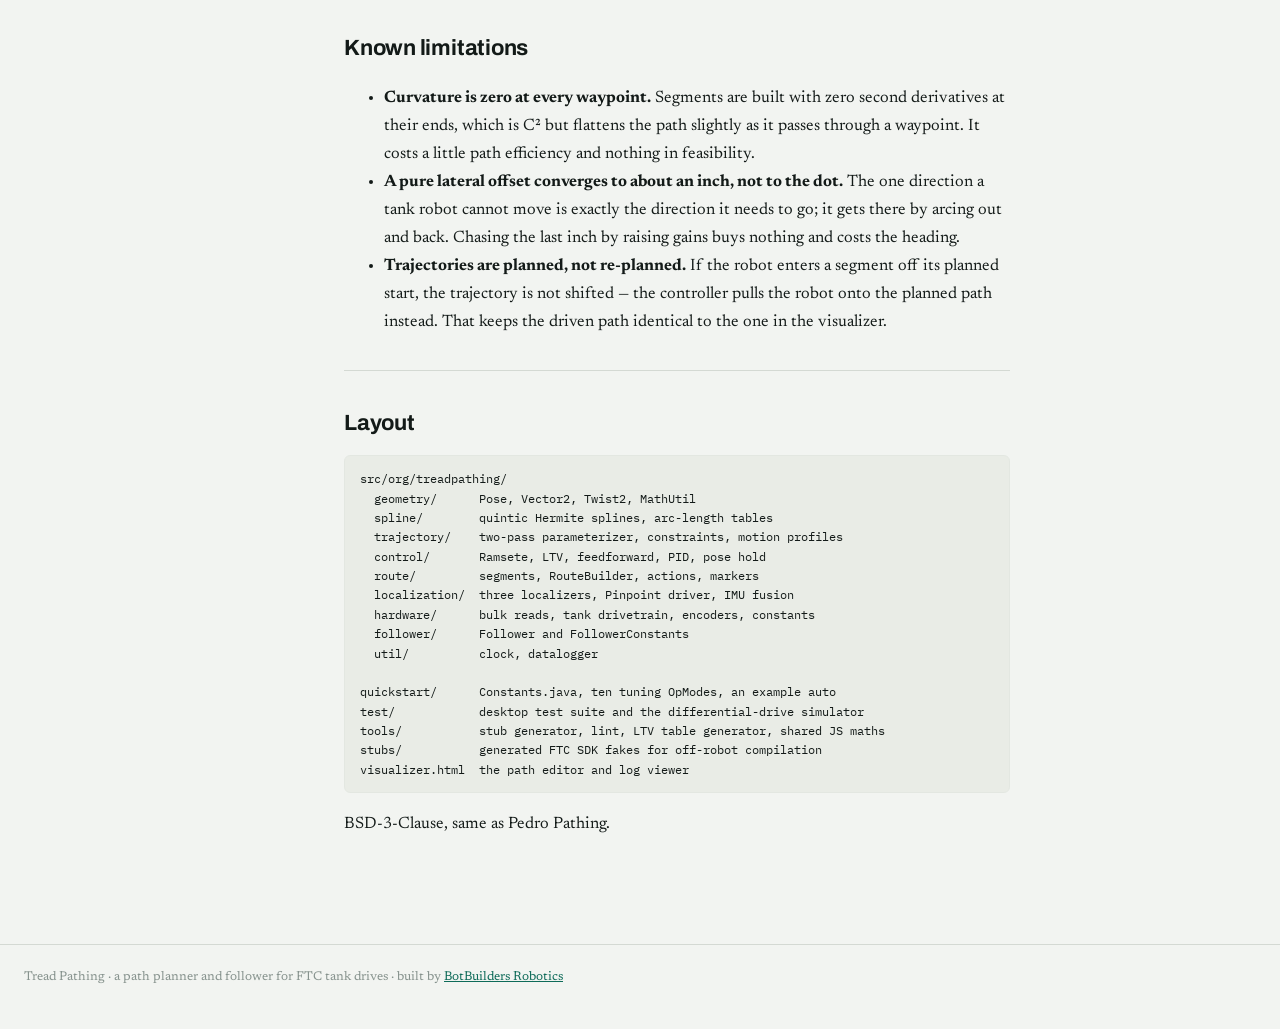
==== commit f8b21ab9: "Site: 2026-09-05 12:29 UTC" ====
--- a/docs.html
+++ b/docs.html
@@ -79,6 +79,8 @@
 <h3 id="there-is-no-live-dashboard">There is no live dashboard</h3>
 <p>FTC Dashboard serves its web UI out of Android assets, and OnBotJava explicitly cannot upload an AAR containing assets. Its <code>@Config</code> scan also reads only the APK&#x27;s own dex, which OnBotJava code is not in. Panels has the same problem.</p>
 <p>So tuning goes through gamepad plus telemetry, and through CSV logs. <code>Datalogger</code> writes to <code>/sdcard/FIRST/java/src/Datalogs</code>, which is inside the OnBotJava source tree, so a log appears in the editor&#x27;s file browser with a one-click download. Drop it on <code>visualizer.html</code> and you get the plots — offline instead of live, but with a record you can keep between matches.</p>
+<p><strong>Every run writes its own file.</strong> The first square test is <code>tread_square.txt</code>, the next is <code>tread_square_2.txt</code>, and so on: a tuning run you cannot repeat is worth more than a tidy directory. The OpMode&#x27;s telemetry names the file it opened, which is the one to download.</p>
+<p>That does mean the directory only grows, so each tuning OpMode has a <code>LOGGING</code> constant at the top — set it false and the run writes nothing. In your own OpModes, <code>Datalogger.disabled()</code> returns a logger that swallows every write, so the logging can go on or off without the code around it changing shape.</p>
 <hr>
 <h2 id="writing-an-auto">Writing an auto</h2>
 <pre class="lang-java"><code>Follower follower = Constants.buildFollower(hardwareMap);
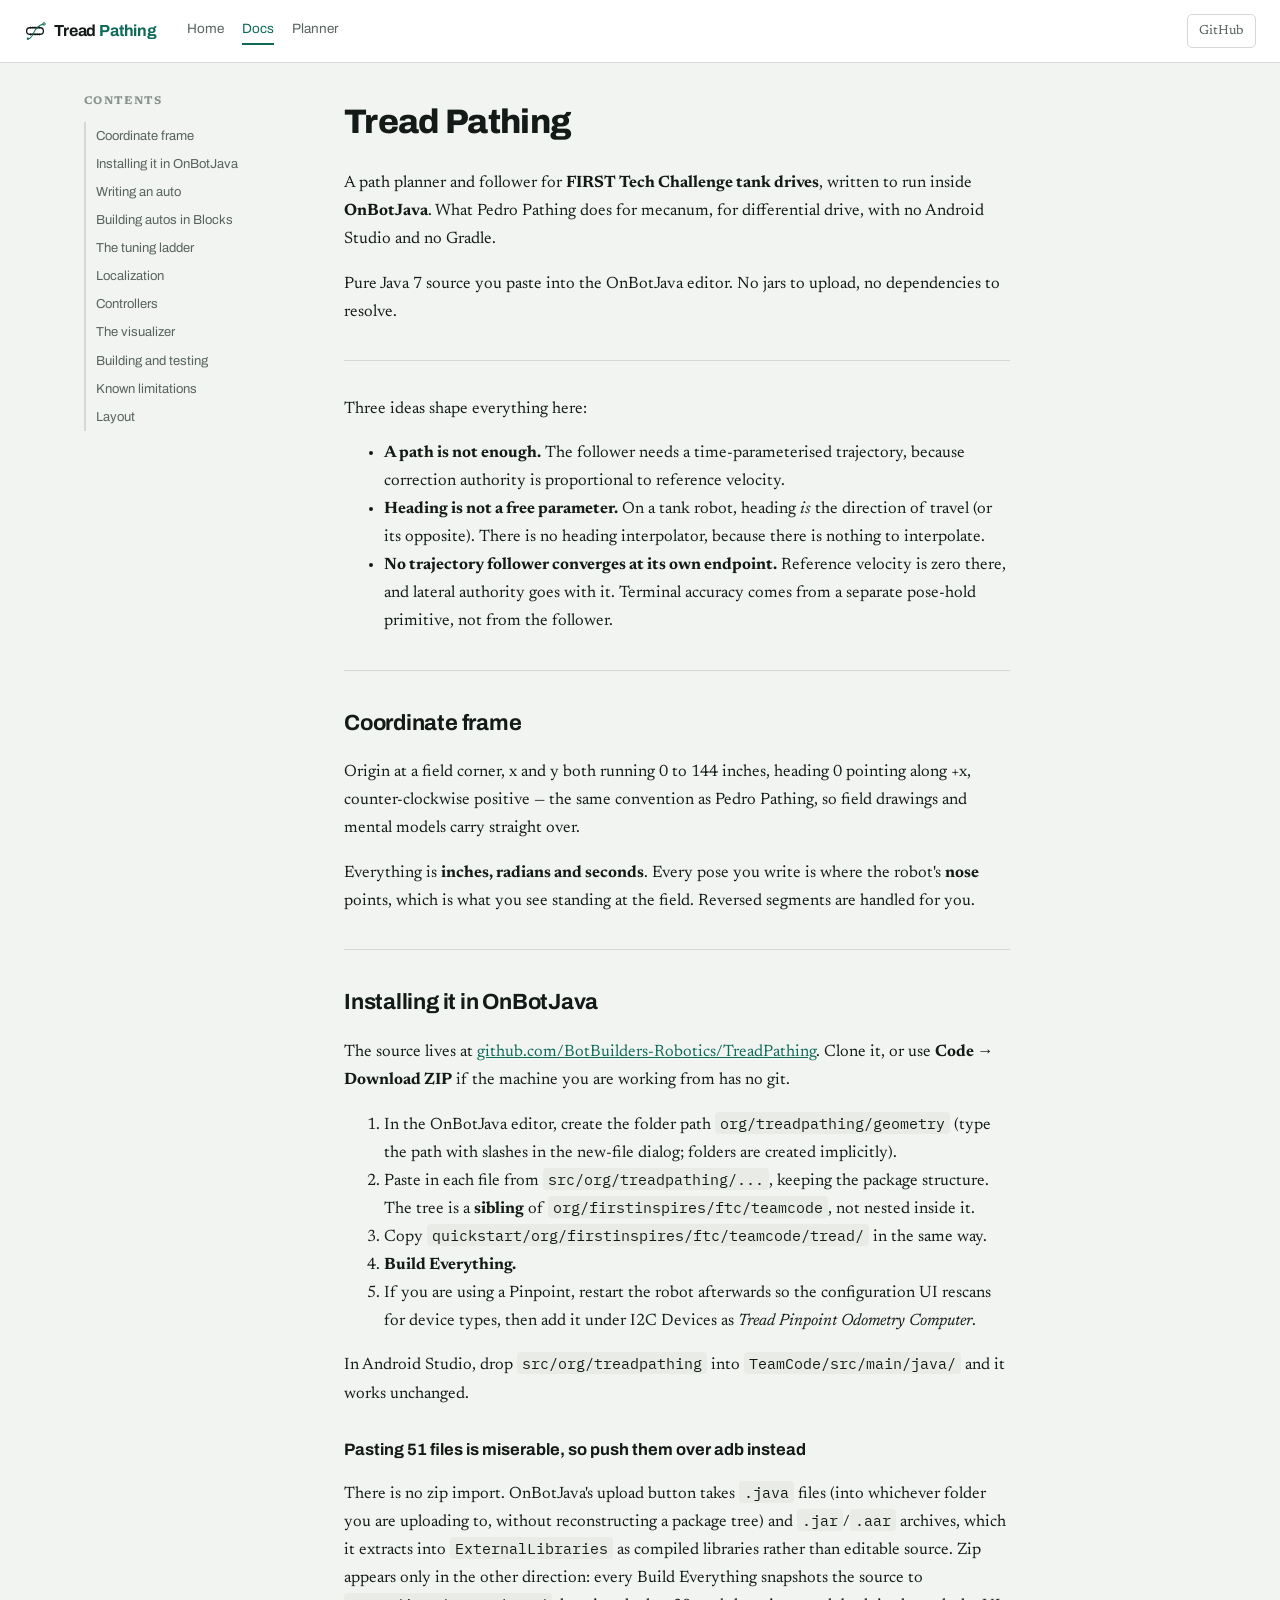
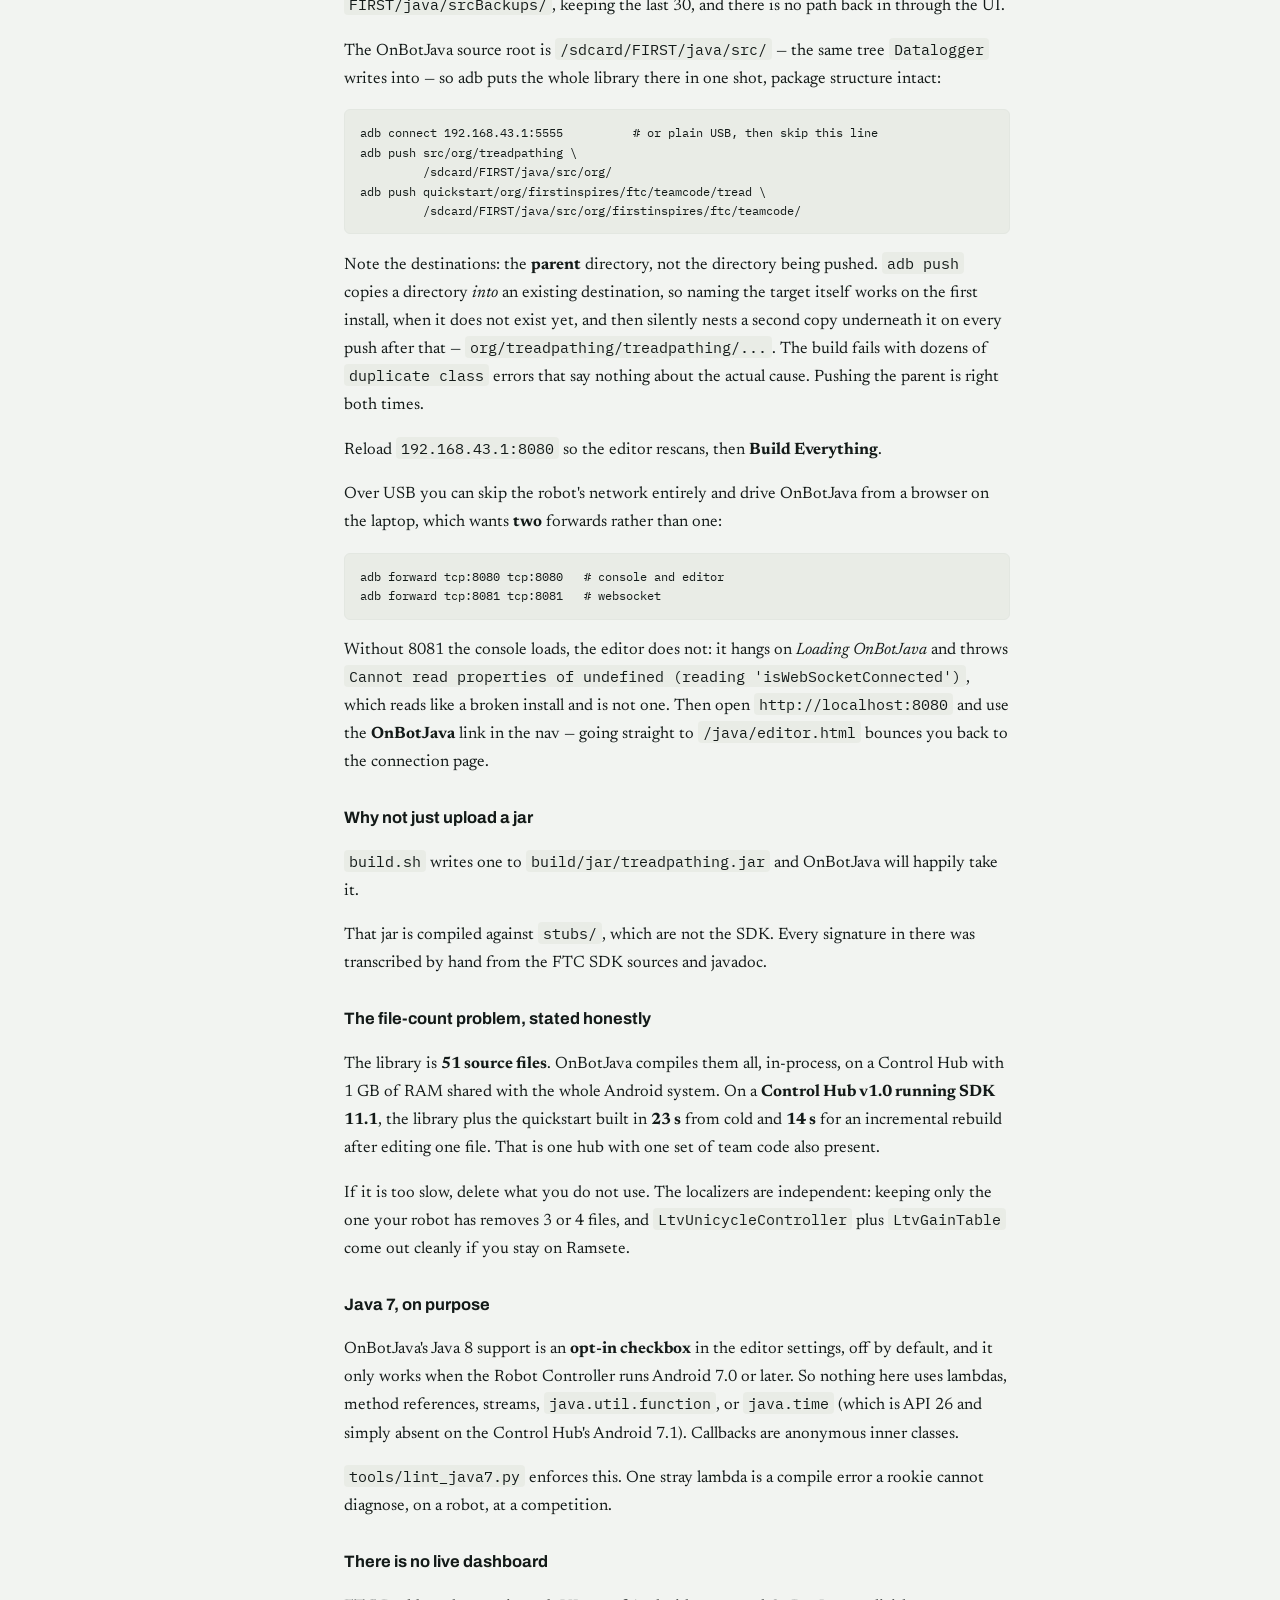
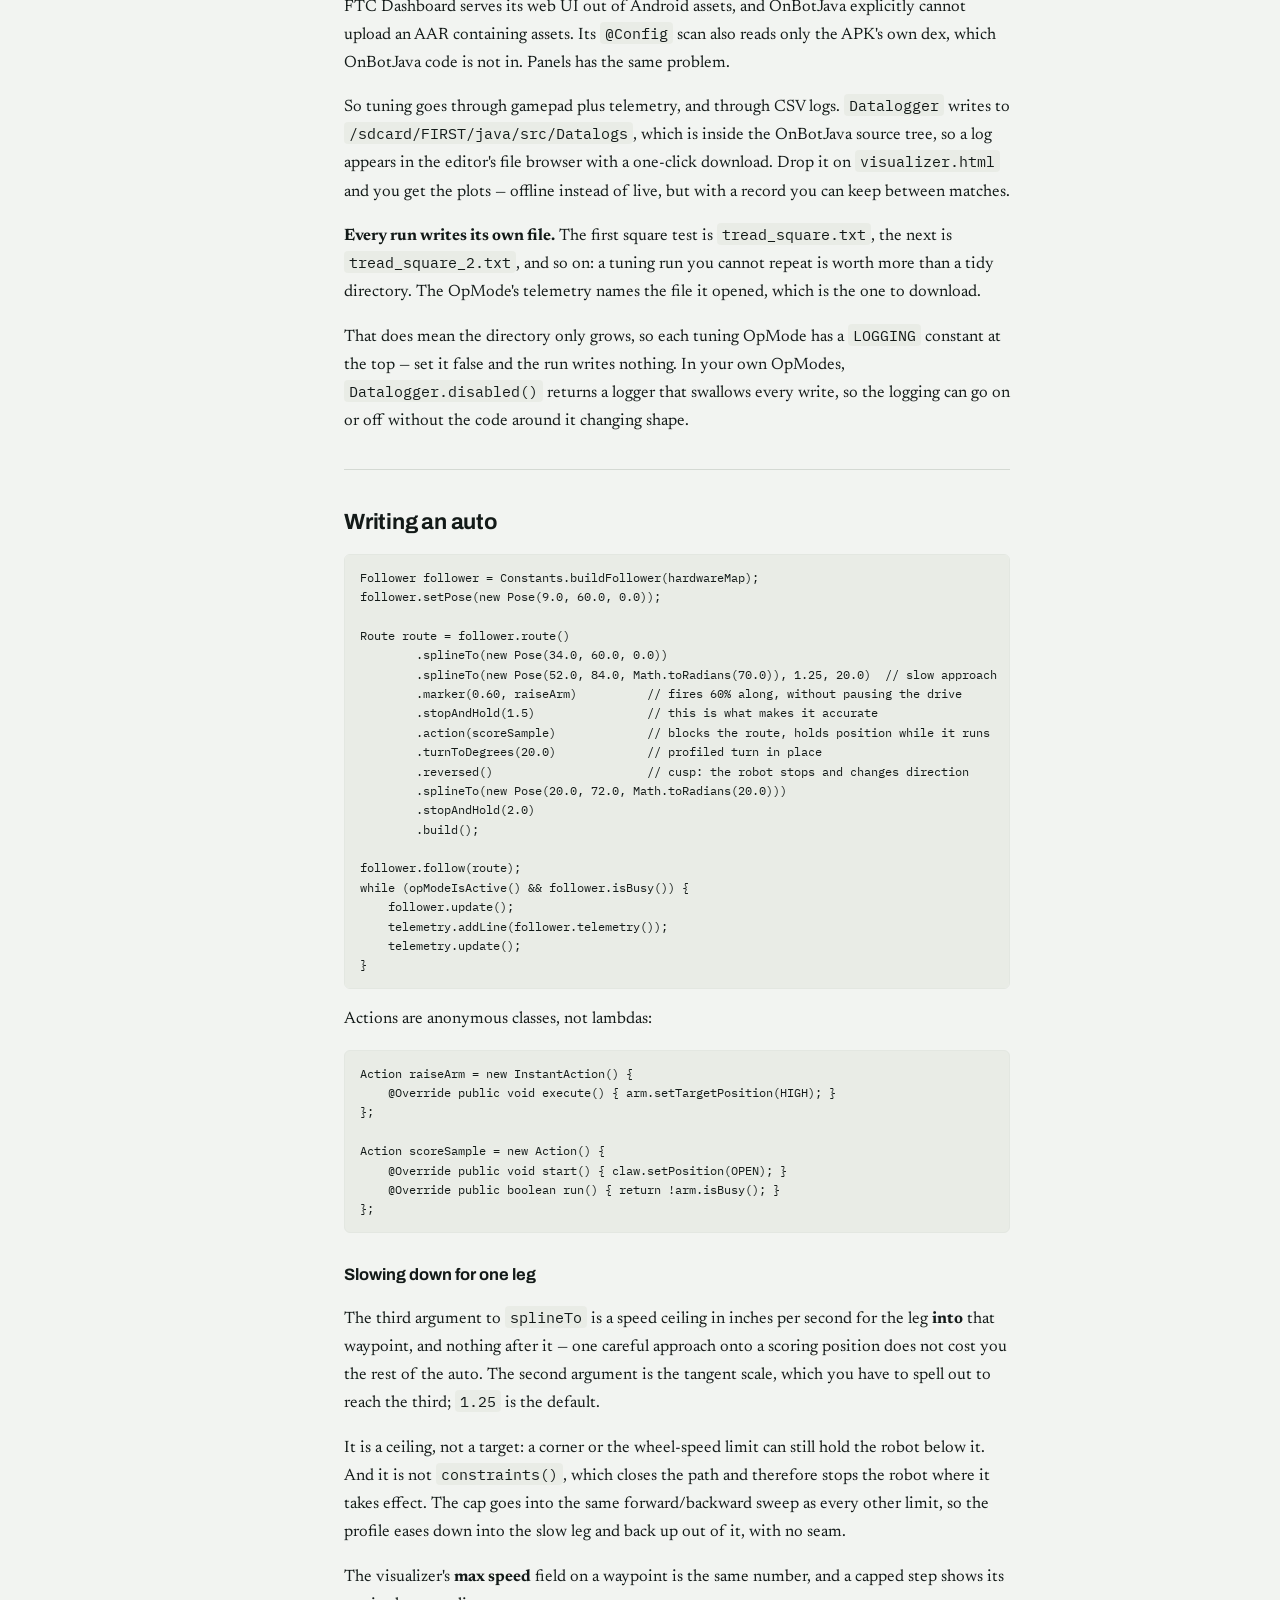
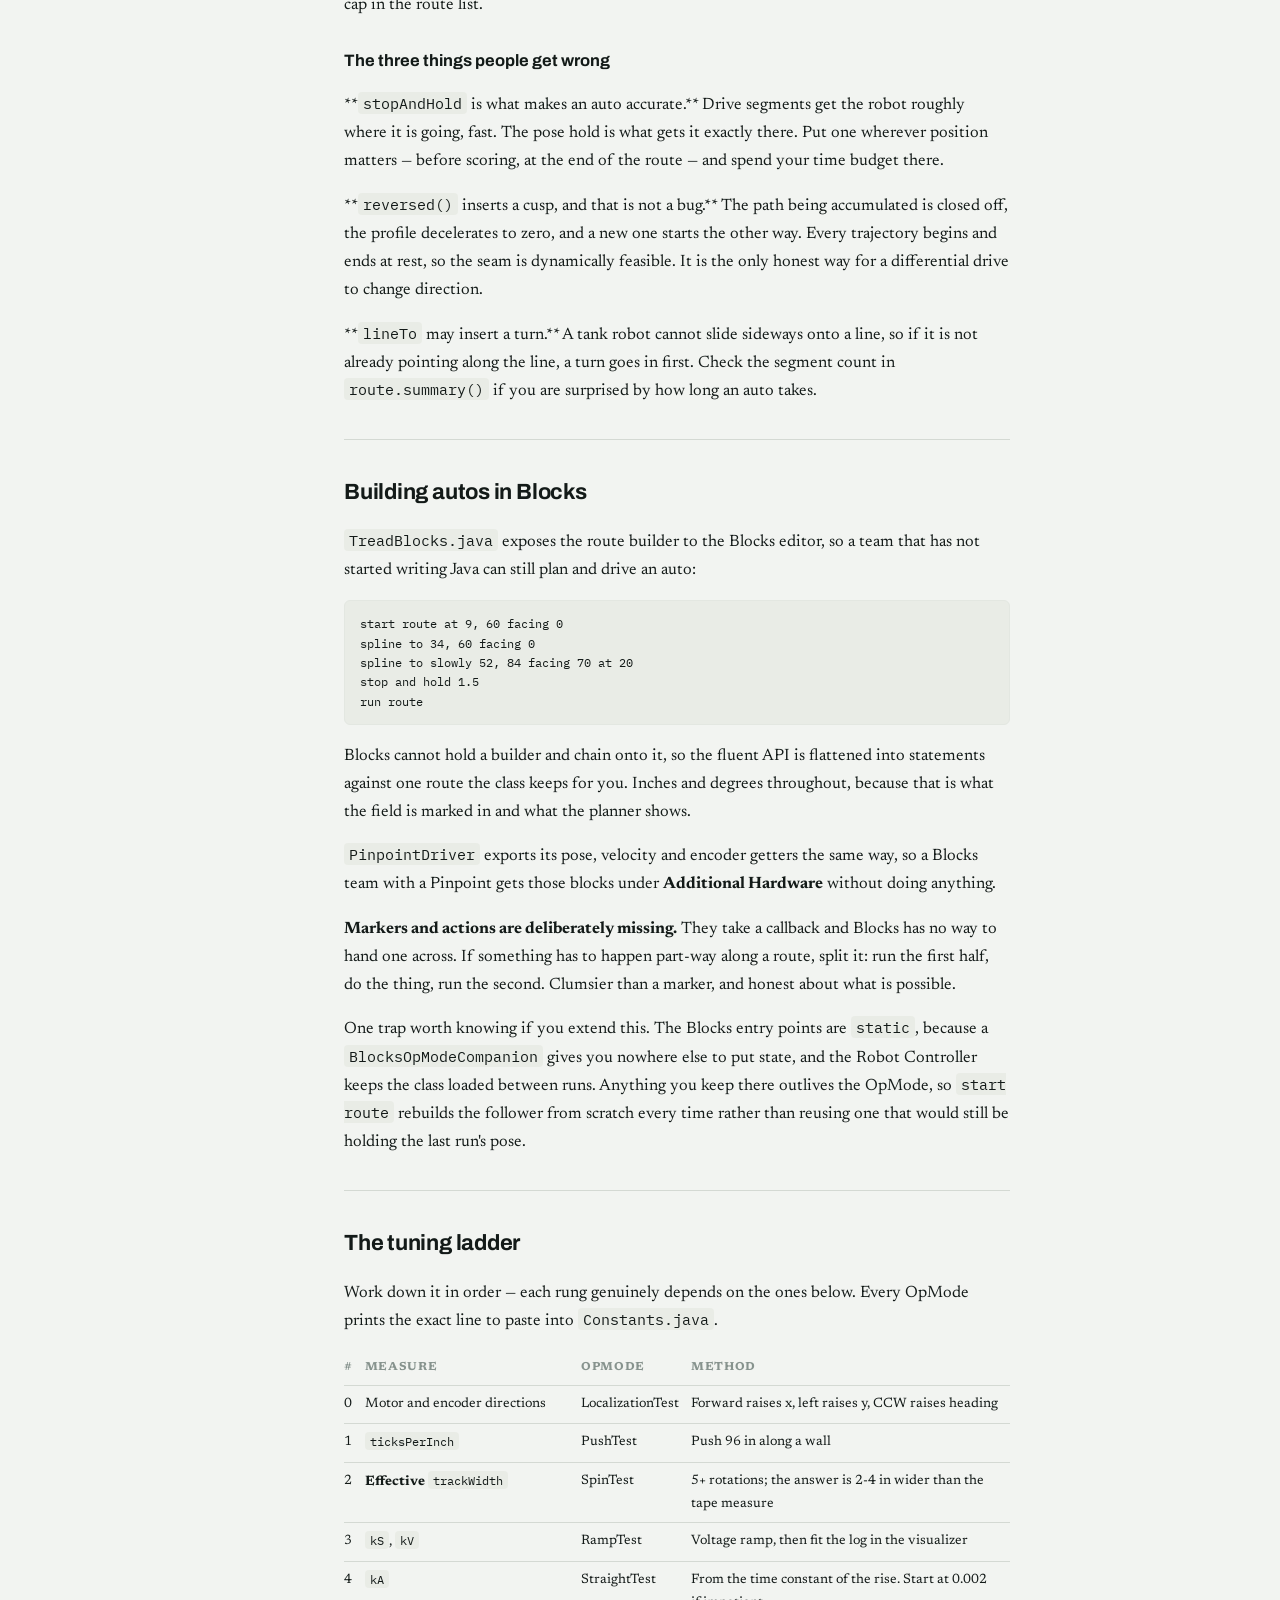
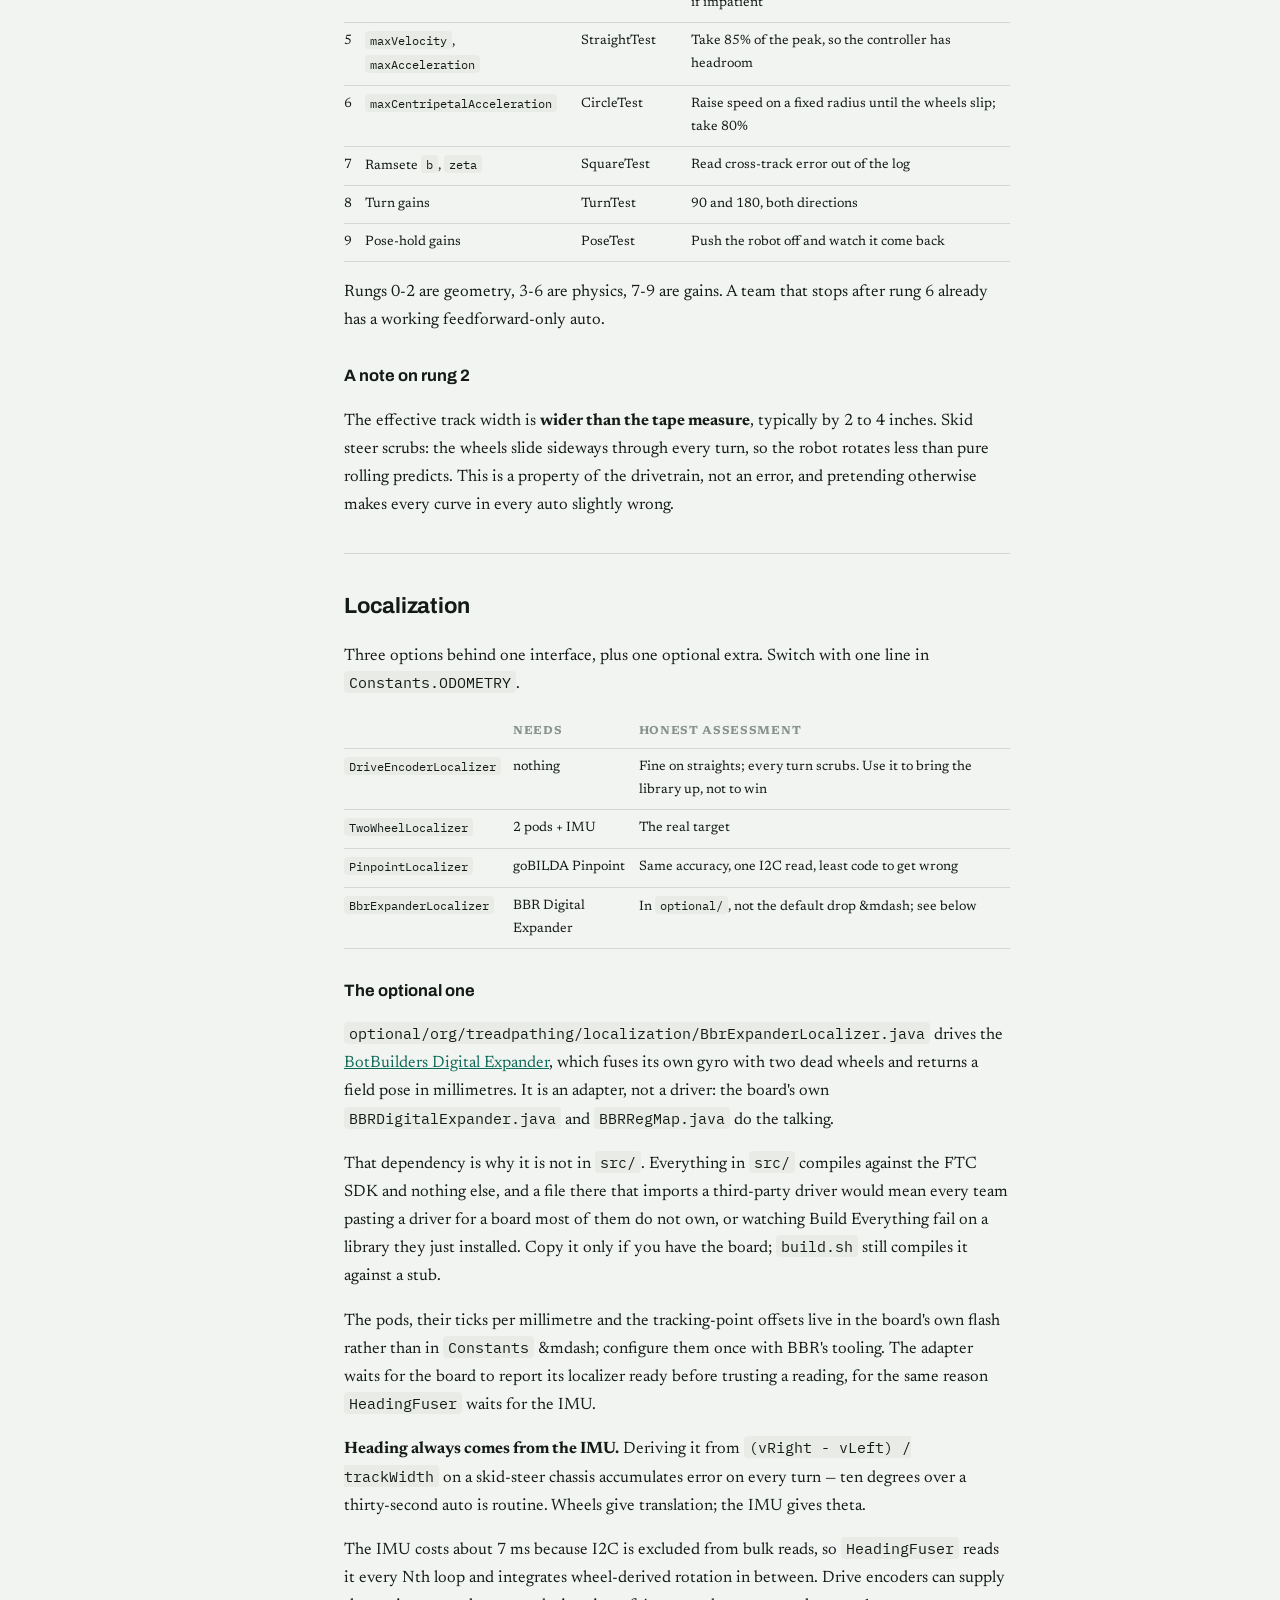
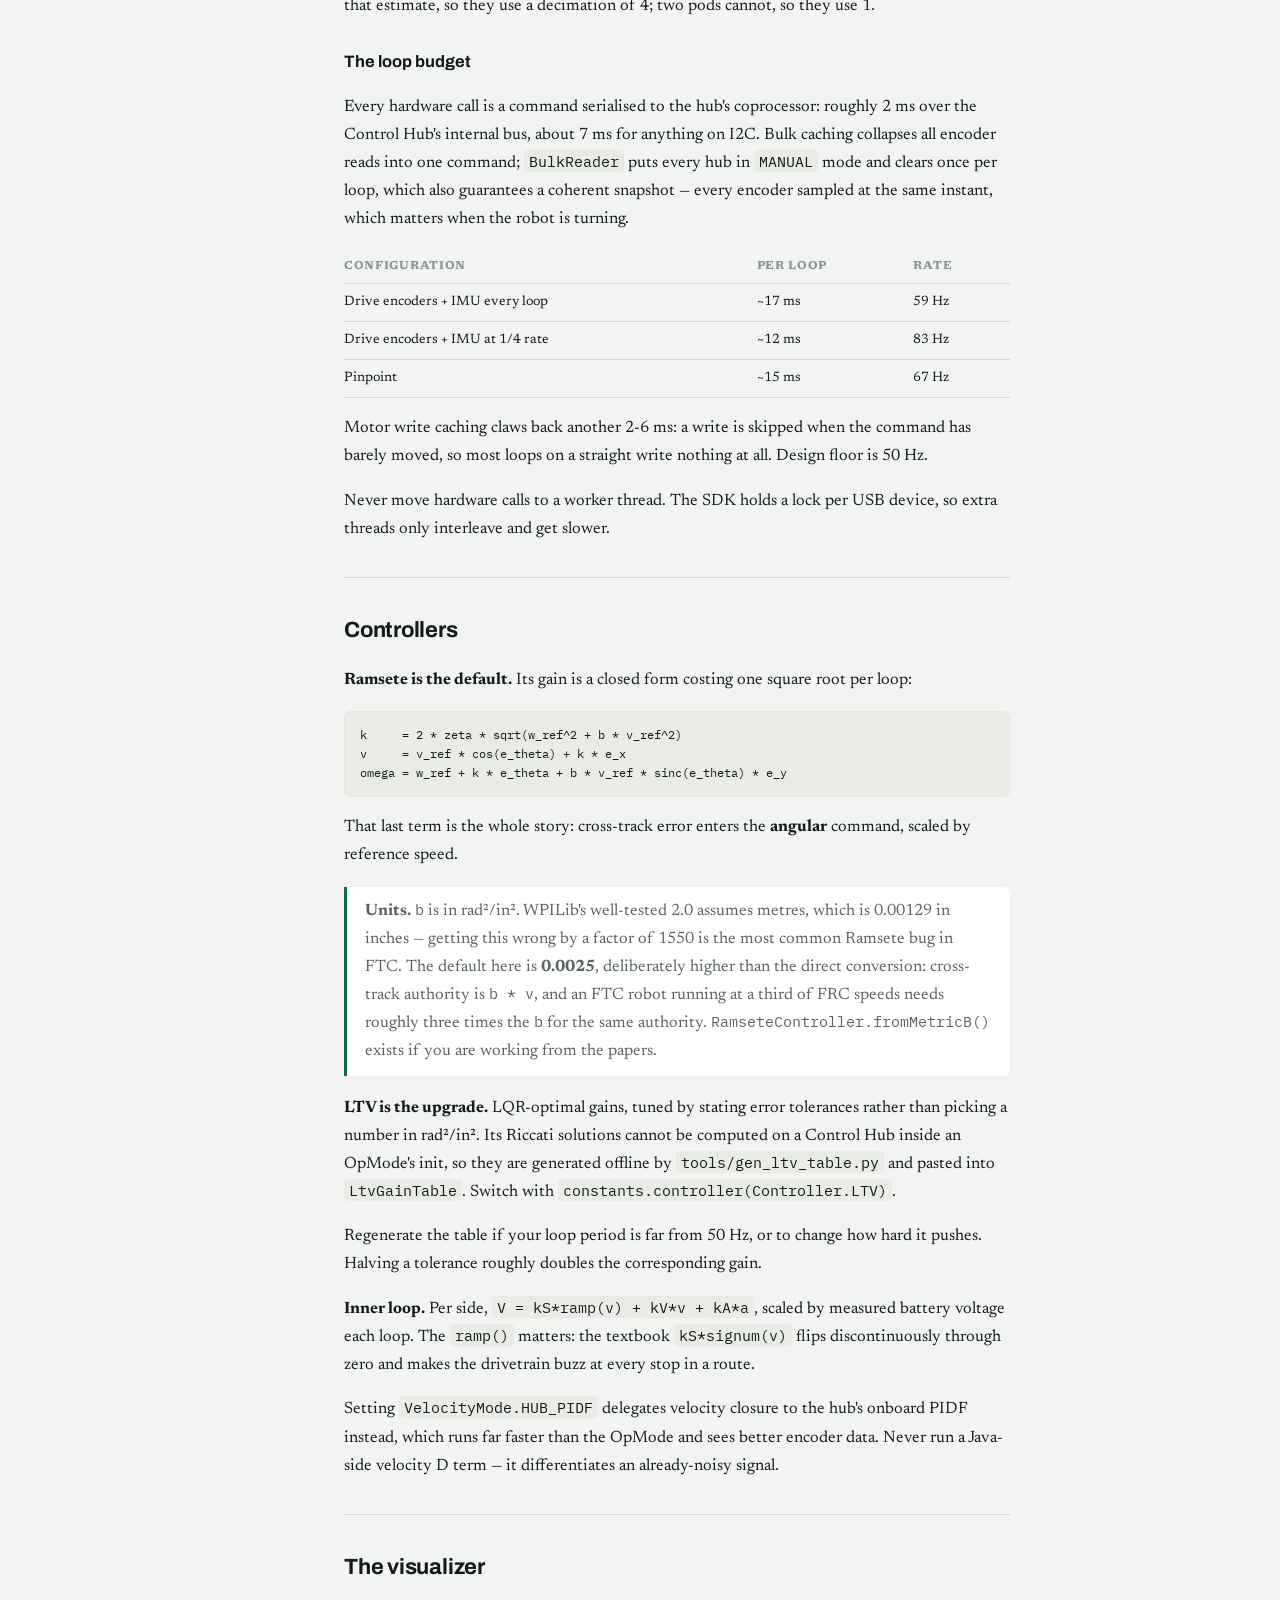
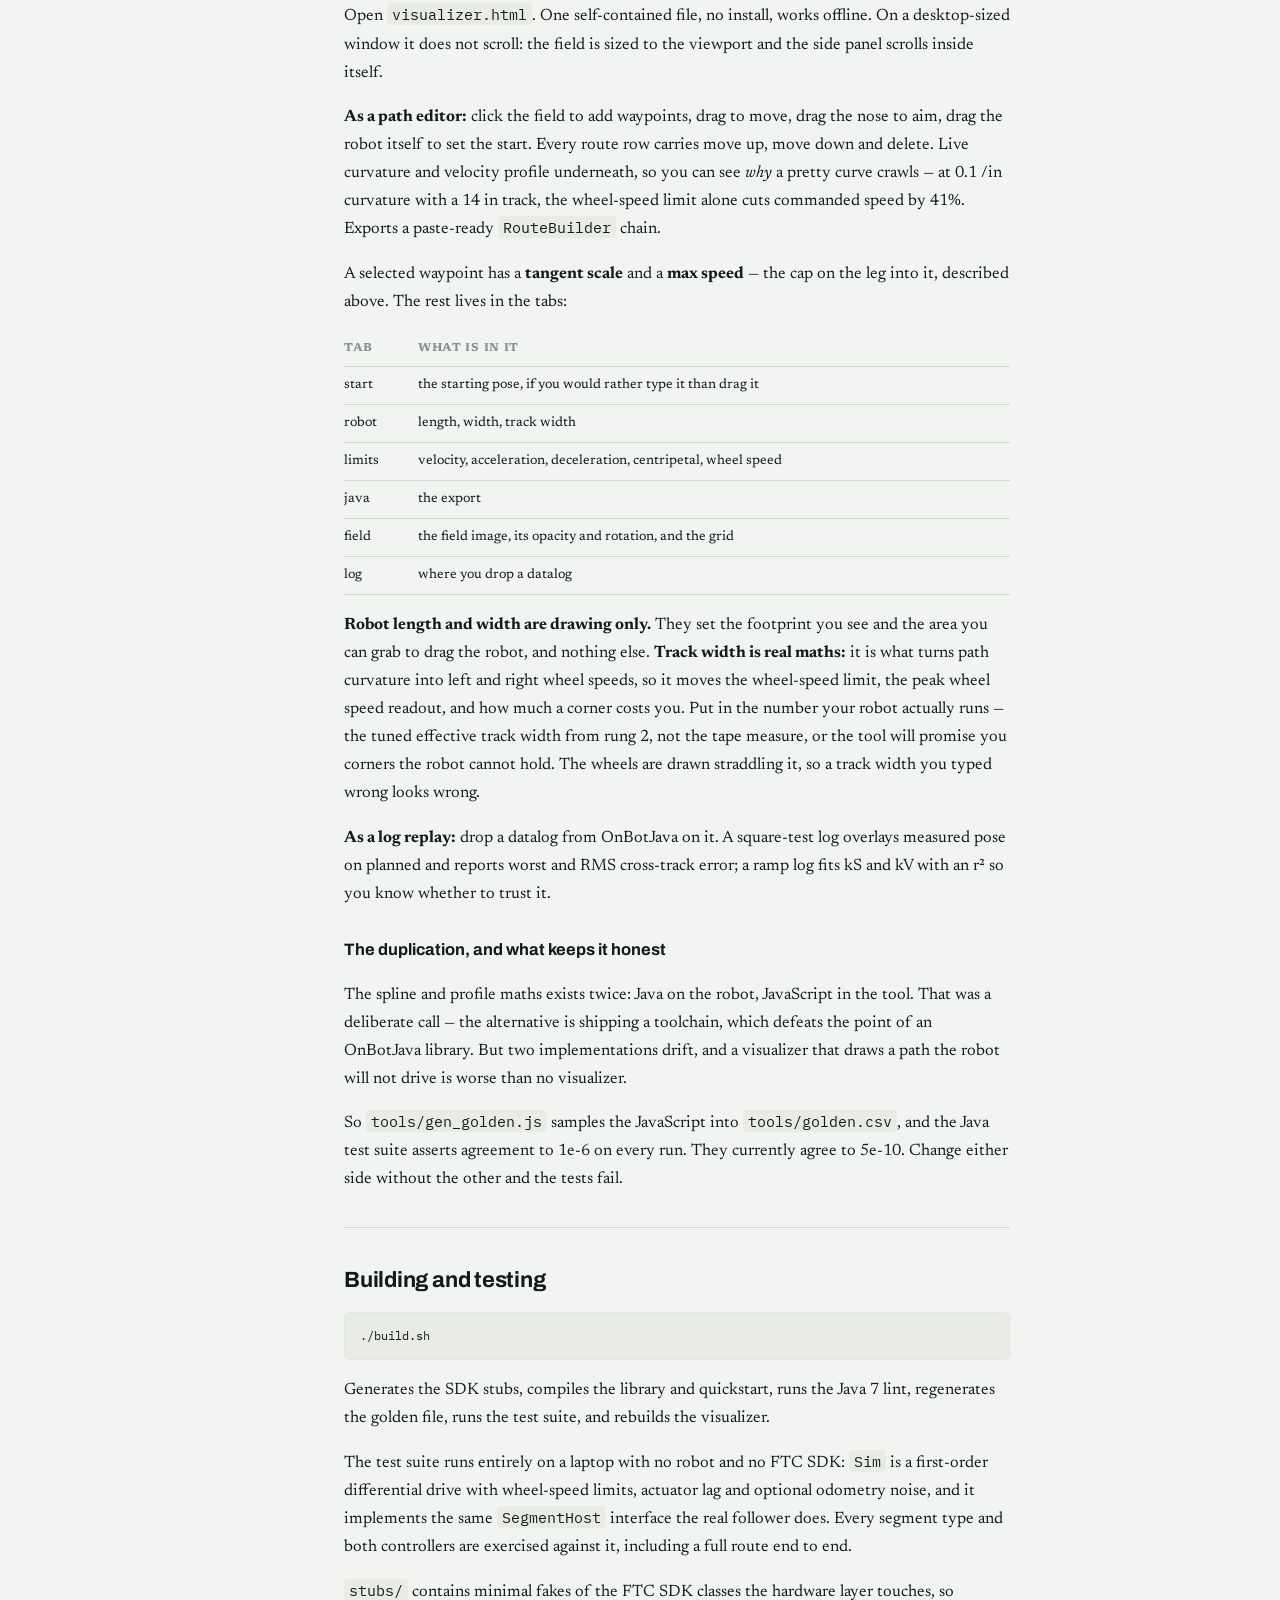
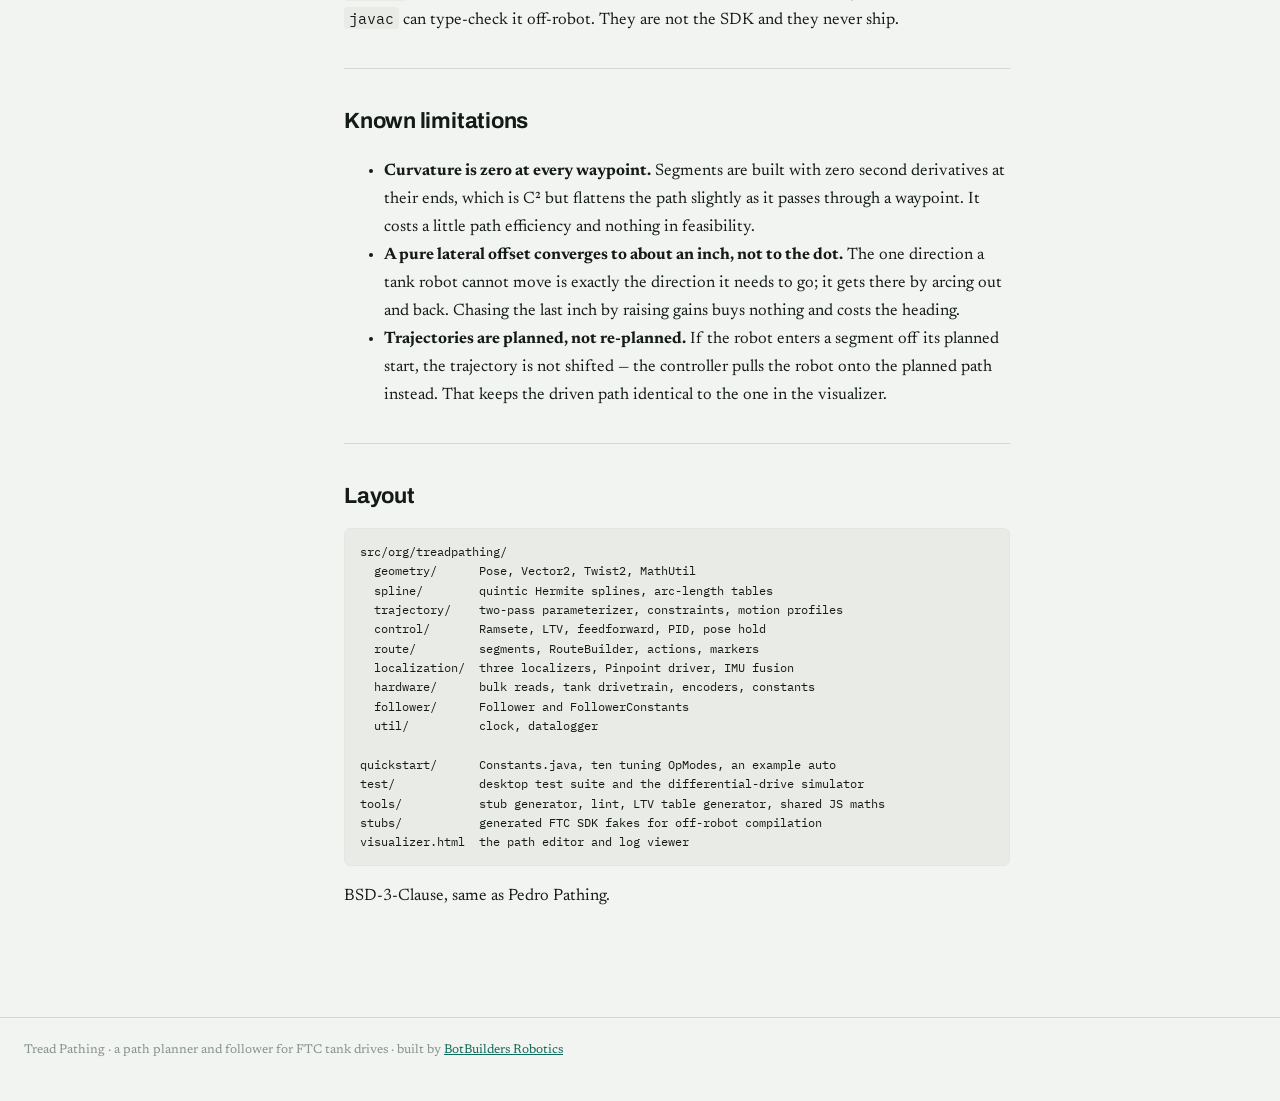
==== commit 82ae748e: "Site: 2026-09-05 12:37 UTC" ====
--- a/docs.html
+++ b/docs.html
@@ -51,6 +51,7 @@
 <p>Everything is <strong>inches, radians and seconds</strong>. Every pose you write is where the robot&#x27;s <strong>nose</strong> points, which is what you see standing at the field. Reversed segments are handled for you.</p>
 <hr>
 <h2 id="installing-it-in-onbotjava">Installing it in OnBotJava</h2>
+<p>The source lives at <a href="https://github.com/BotBuilders-Robotics/TreadPathing">github.com/BotBuilders-Robotics/TreadPathing</a>. Clone it, or use <strong>Code → Download ZIP</strong> if the machine you are working from has no git.</p>
 <ol><li>In the OnBotJava editor, create the folder path <code>org/treadpathing/geometry</code> (type the path with slashes in the new-file dialog; folders are created implicitly).</li><li>Paste in each file from <code>src/org/treadpathing/...</code>, keeping the package structure. The tree is a <strong>sibling</strong> of <code>org/firstinspires/ftc/teamcode</code>, not nested inside it.</li><li>Copy <code>quickstart/org/firstinspires/ftc/teamcode/tread/</code> in the same way.</li><li><strong>Build Everything.</strong></li><li>If you are using a Pinpoint, restart the robot afterwards so the configuration UI rescans for device types, then add it under I2C Devices as <em>Tread Pinpoint Odometry Computer</em>.</li></ol>
 <p>In Android Studio, drop <code>src/org/treadpathing</code> into <code>TeamCode/src/main/java/</code> and it works unchanged.</p>
 <h3 id="pasting-51-files-is-miserable-so-push-them-over-adb-instead">Pasting 51 files is miserable, so push them over adb instead</h3>
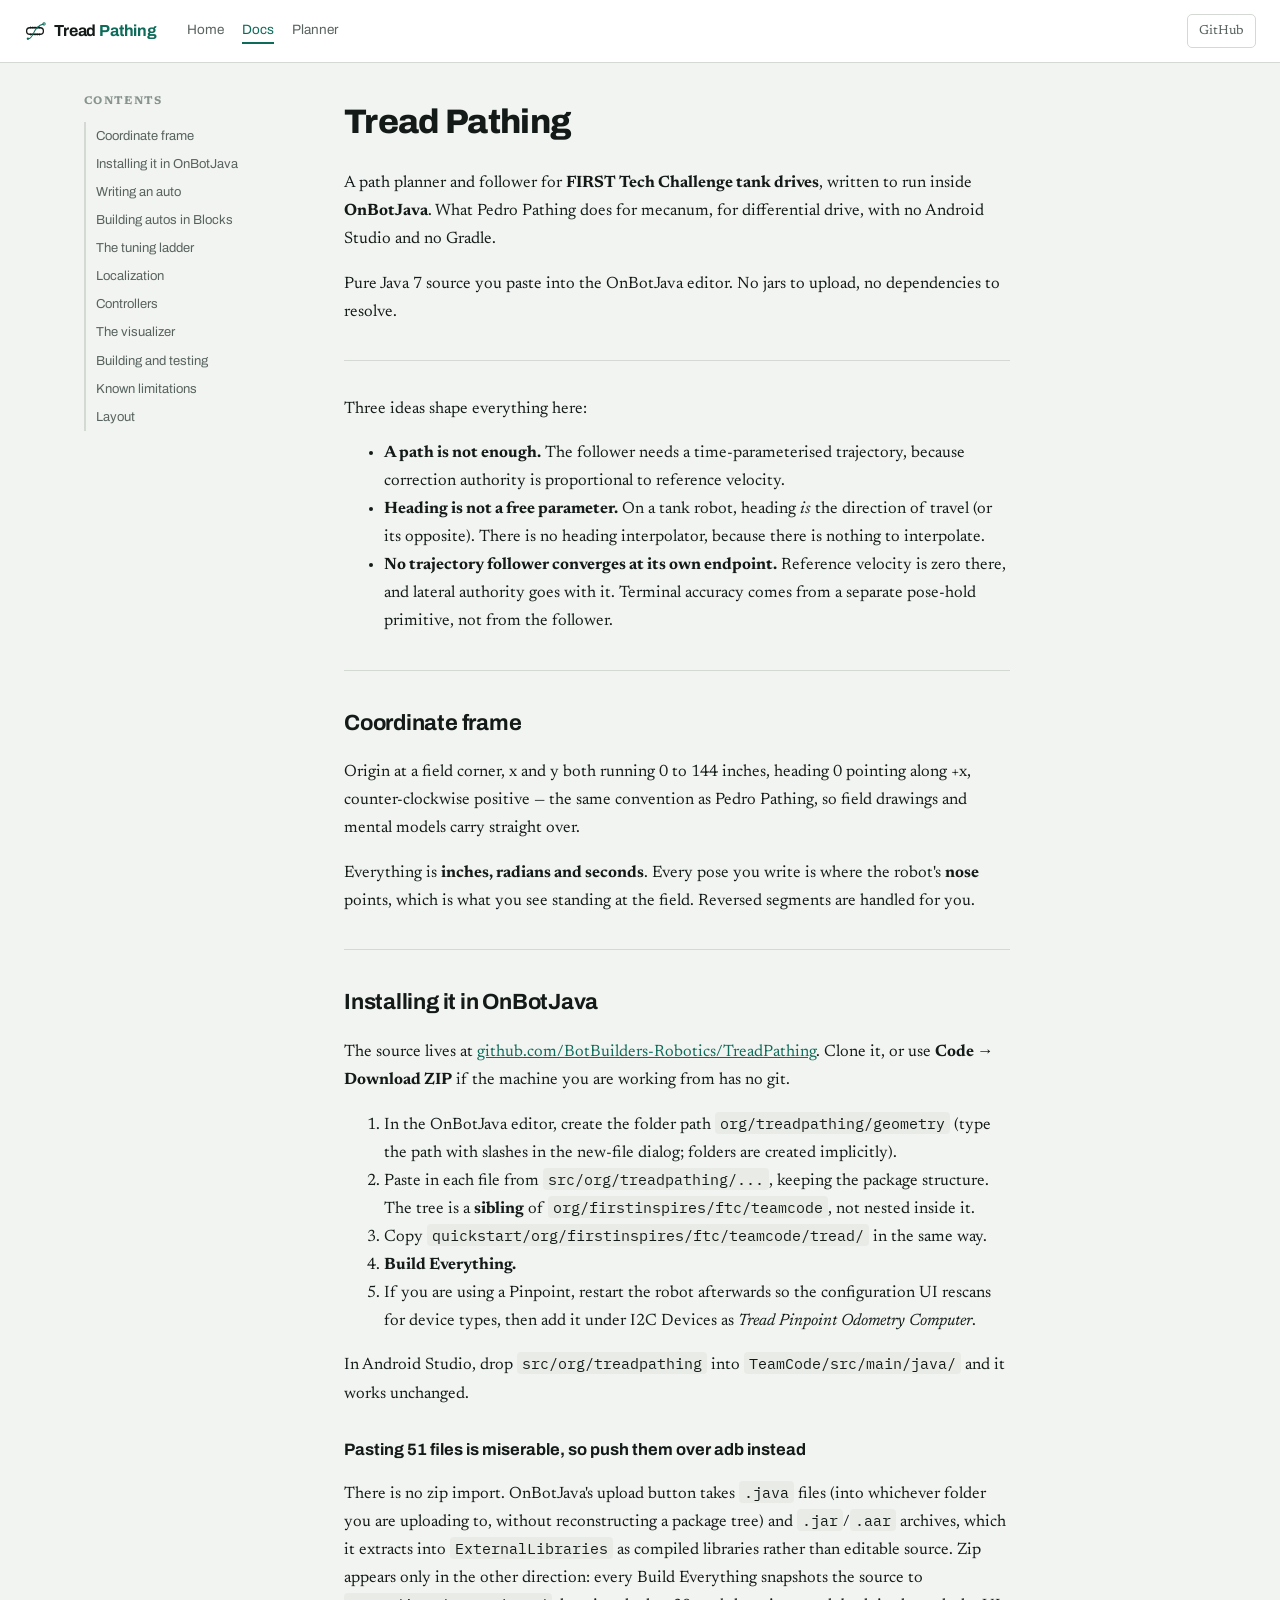
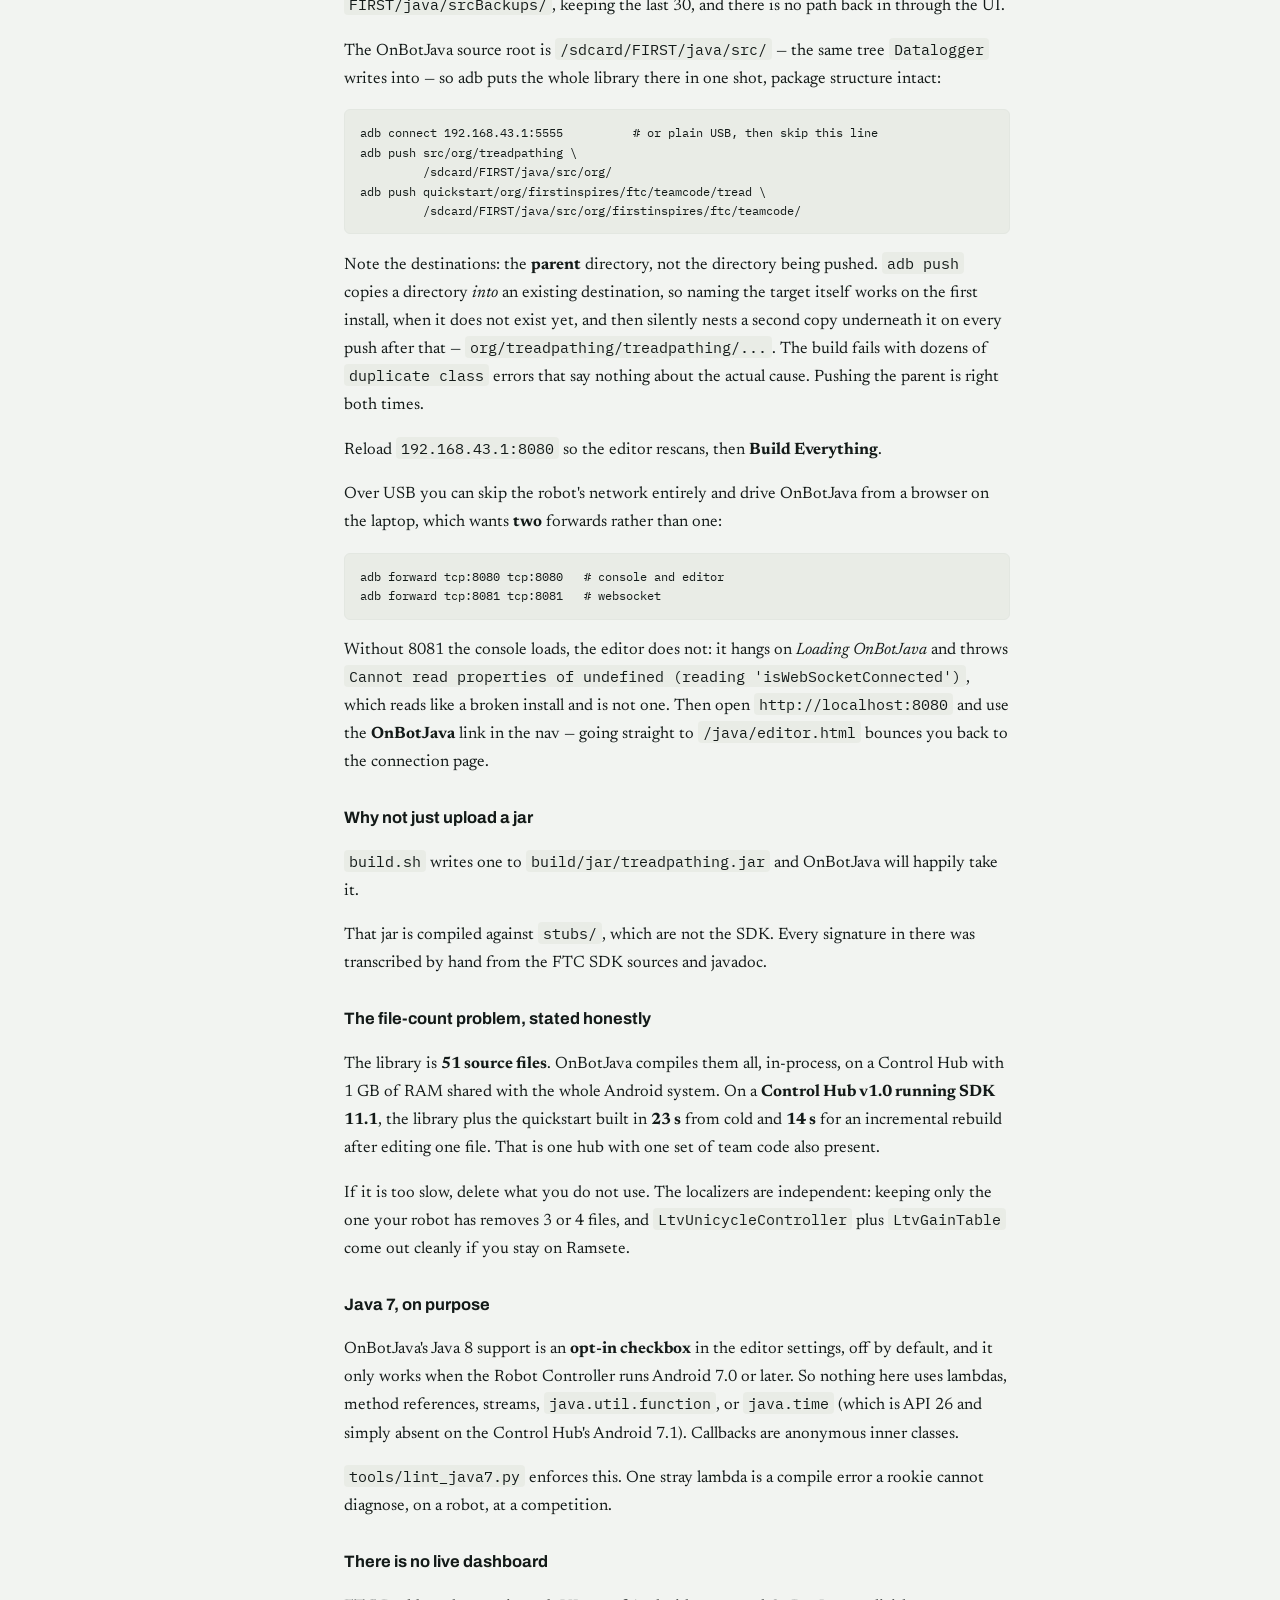
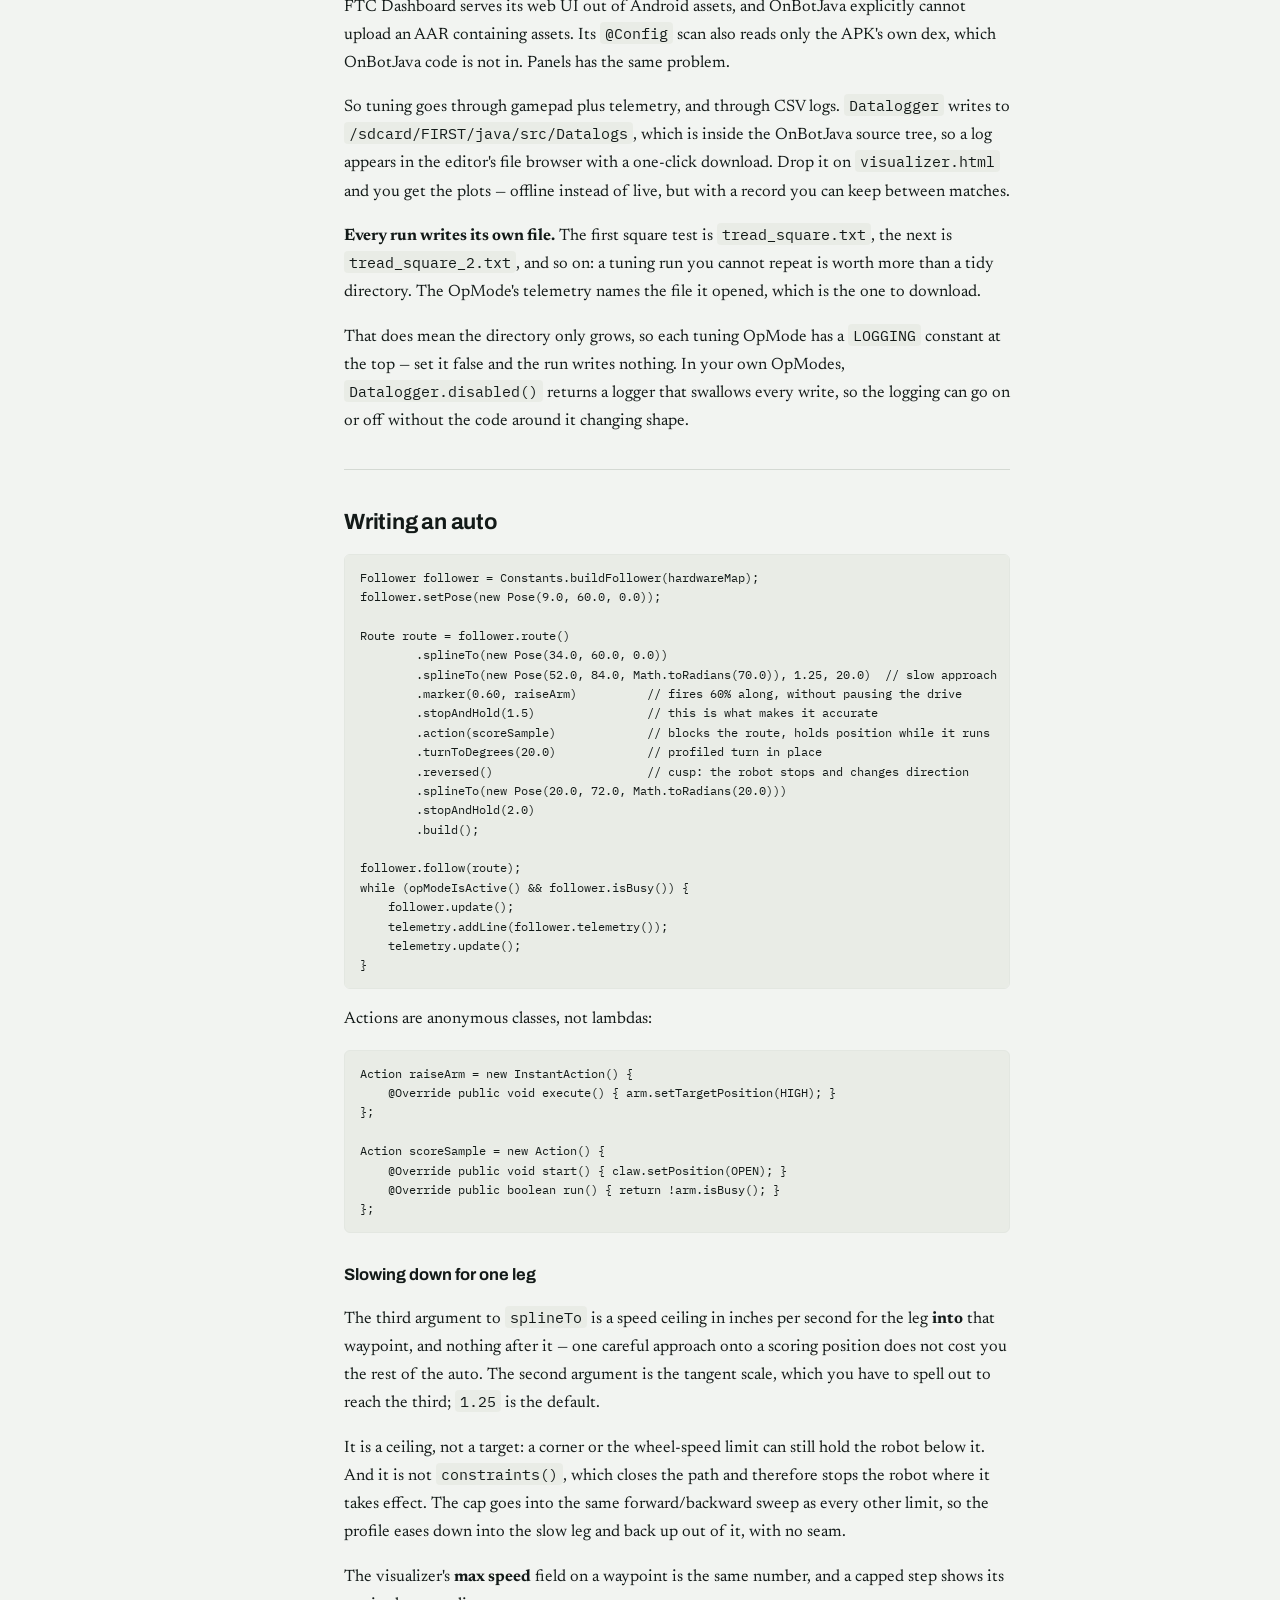
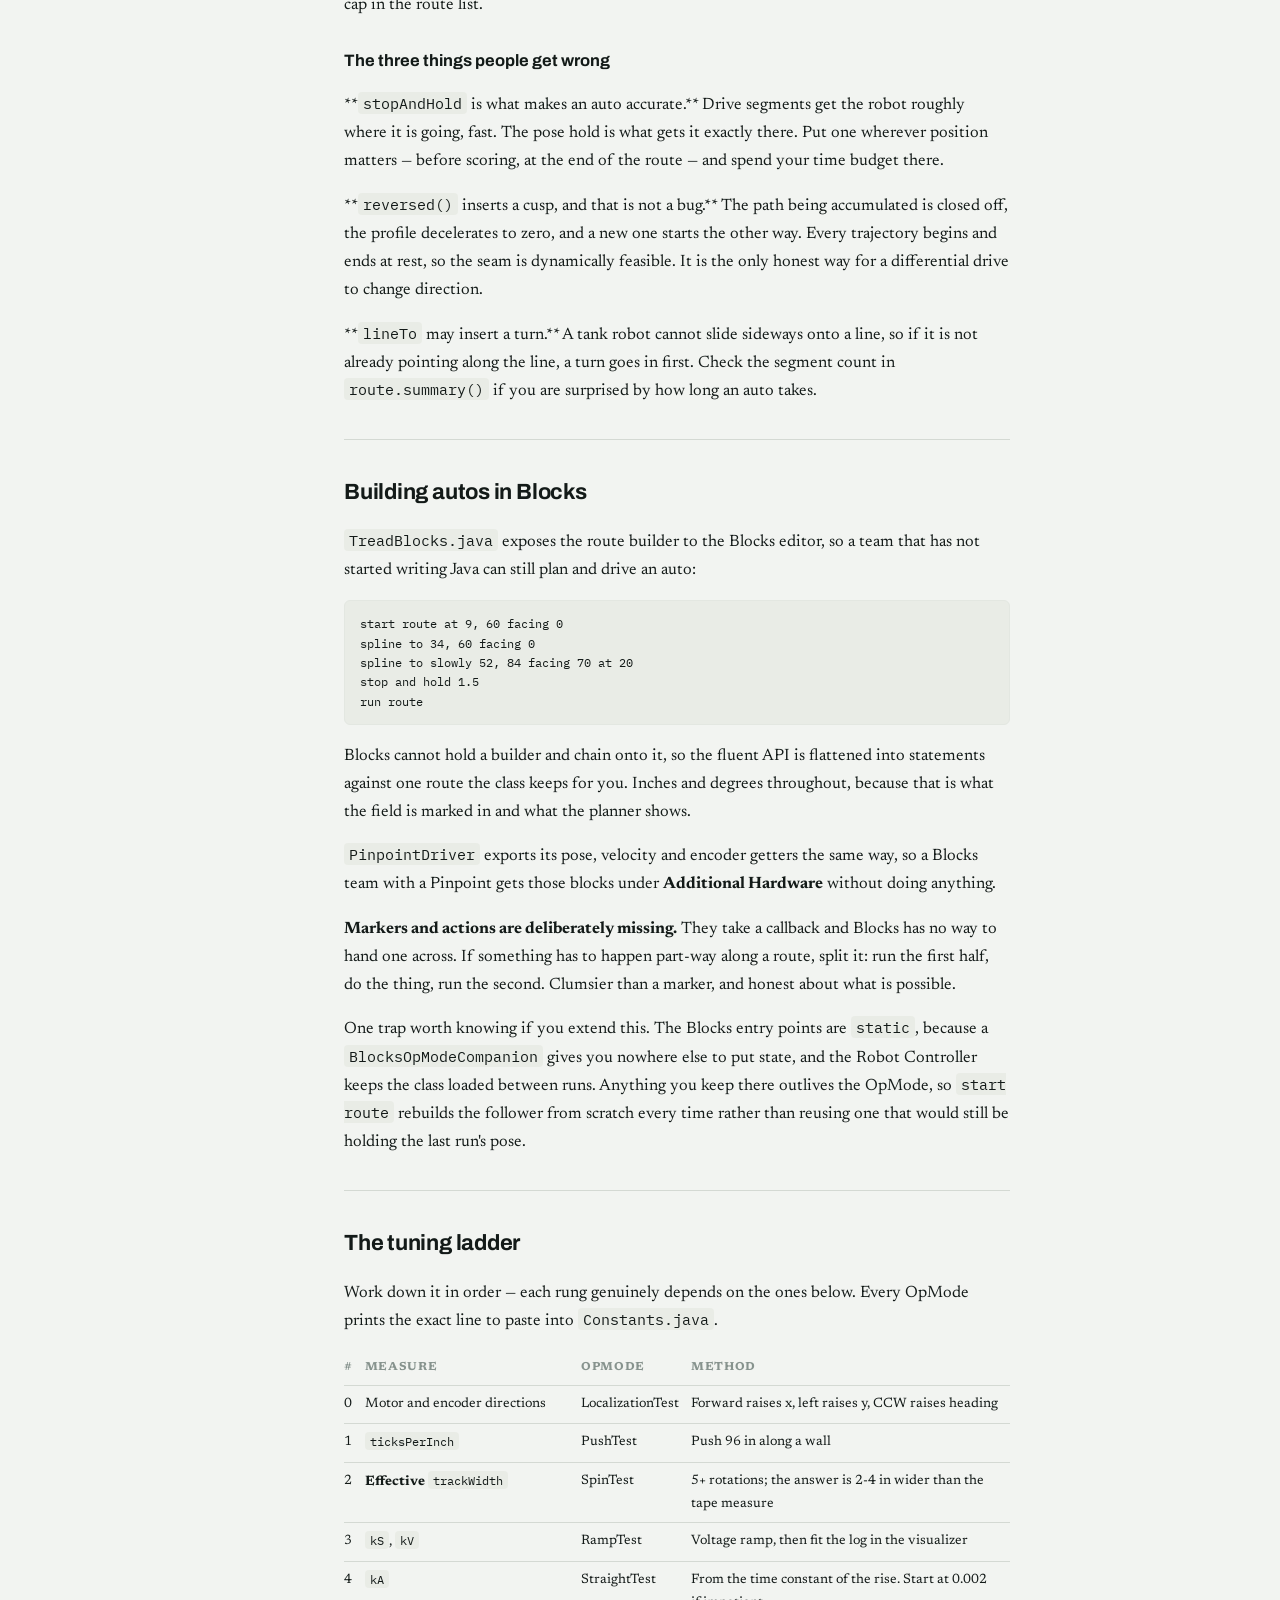
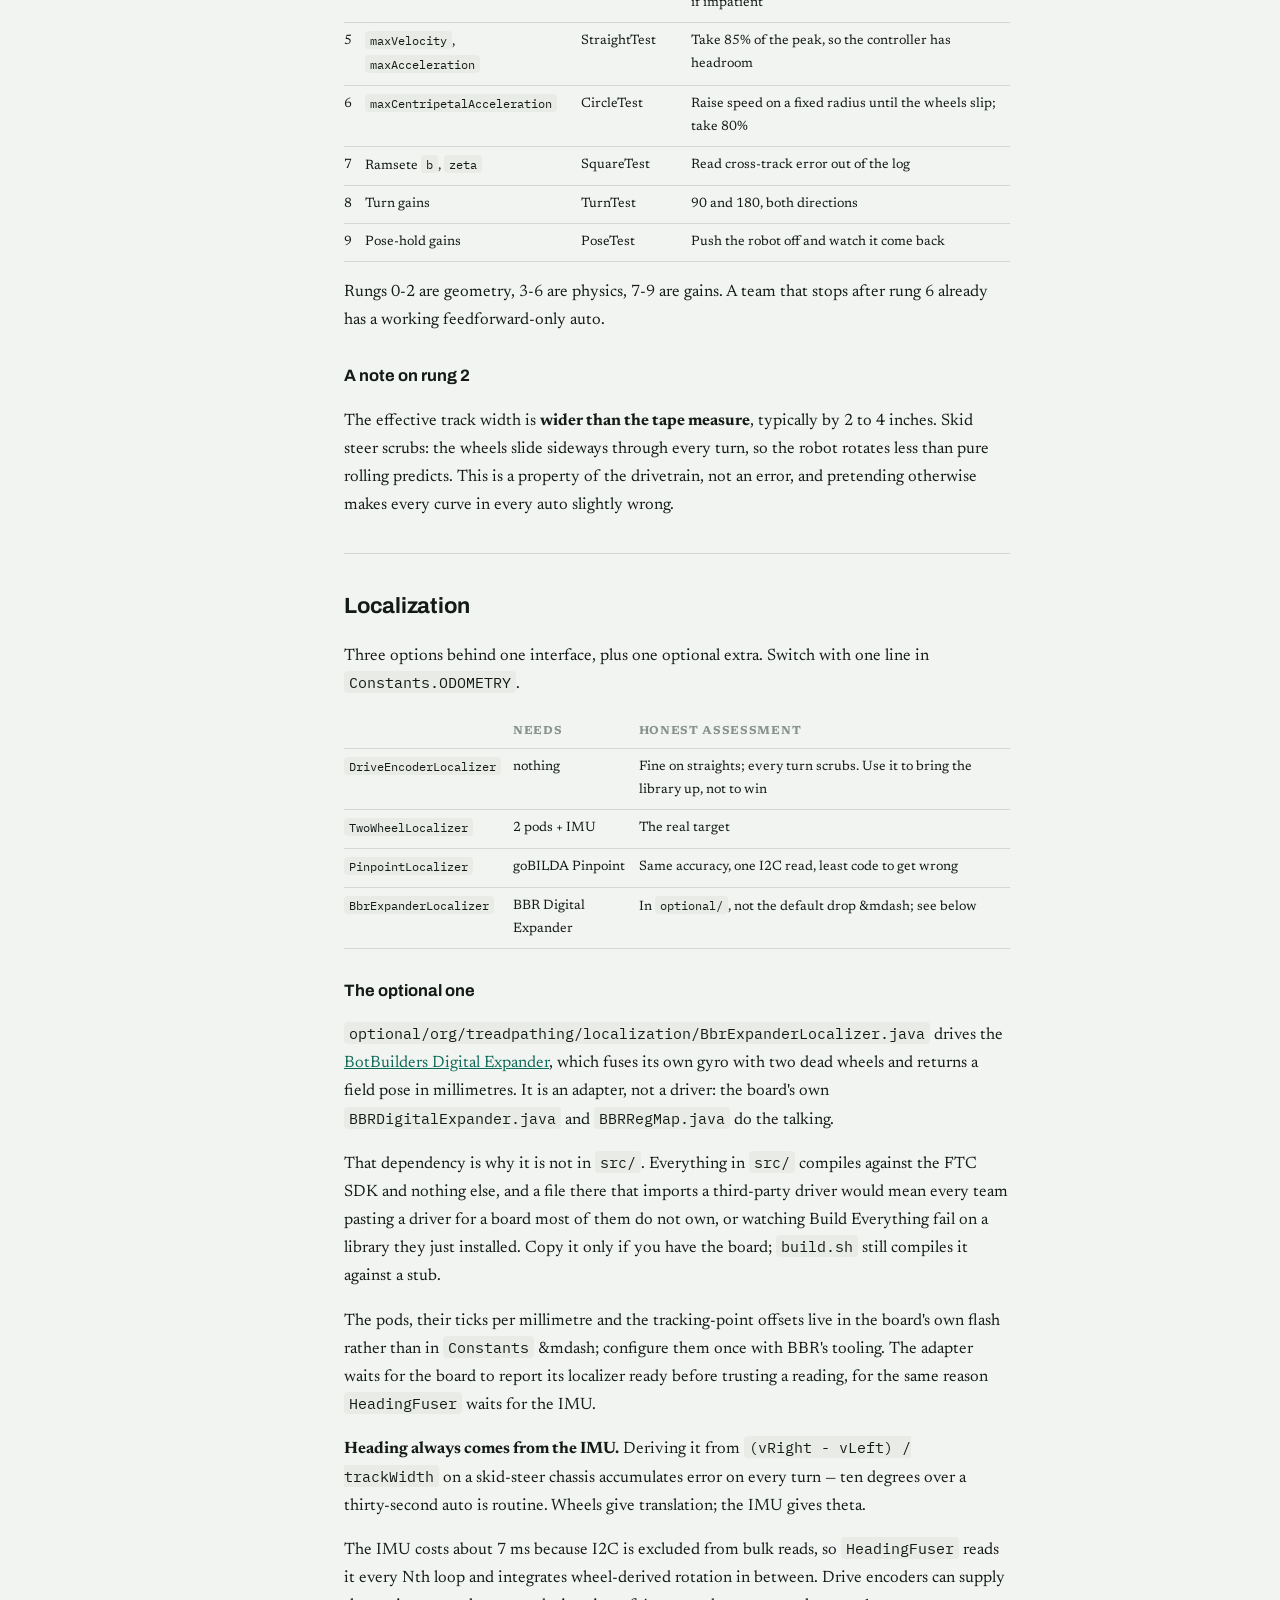
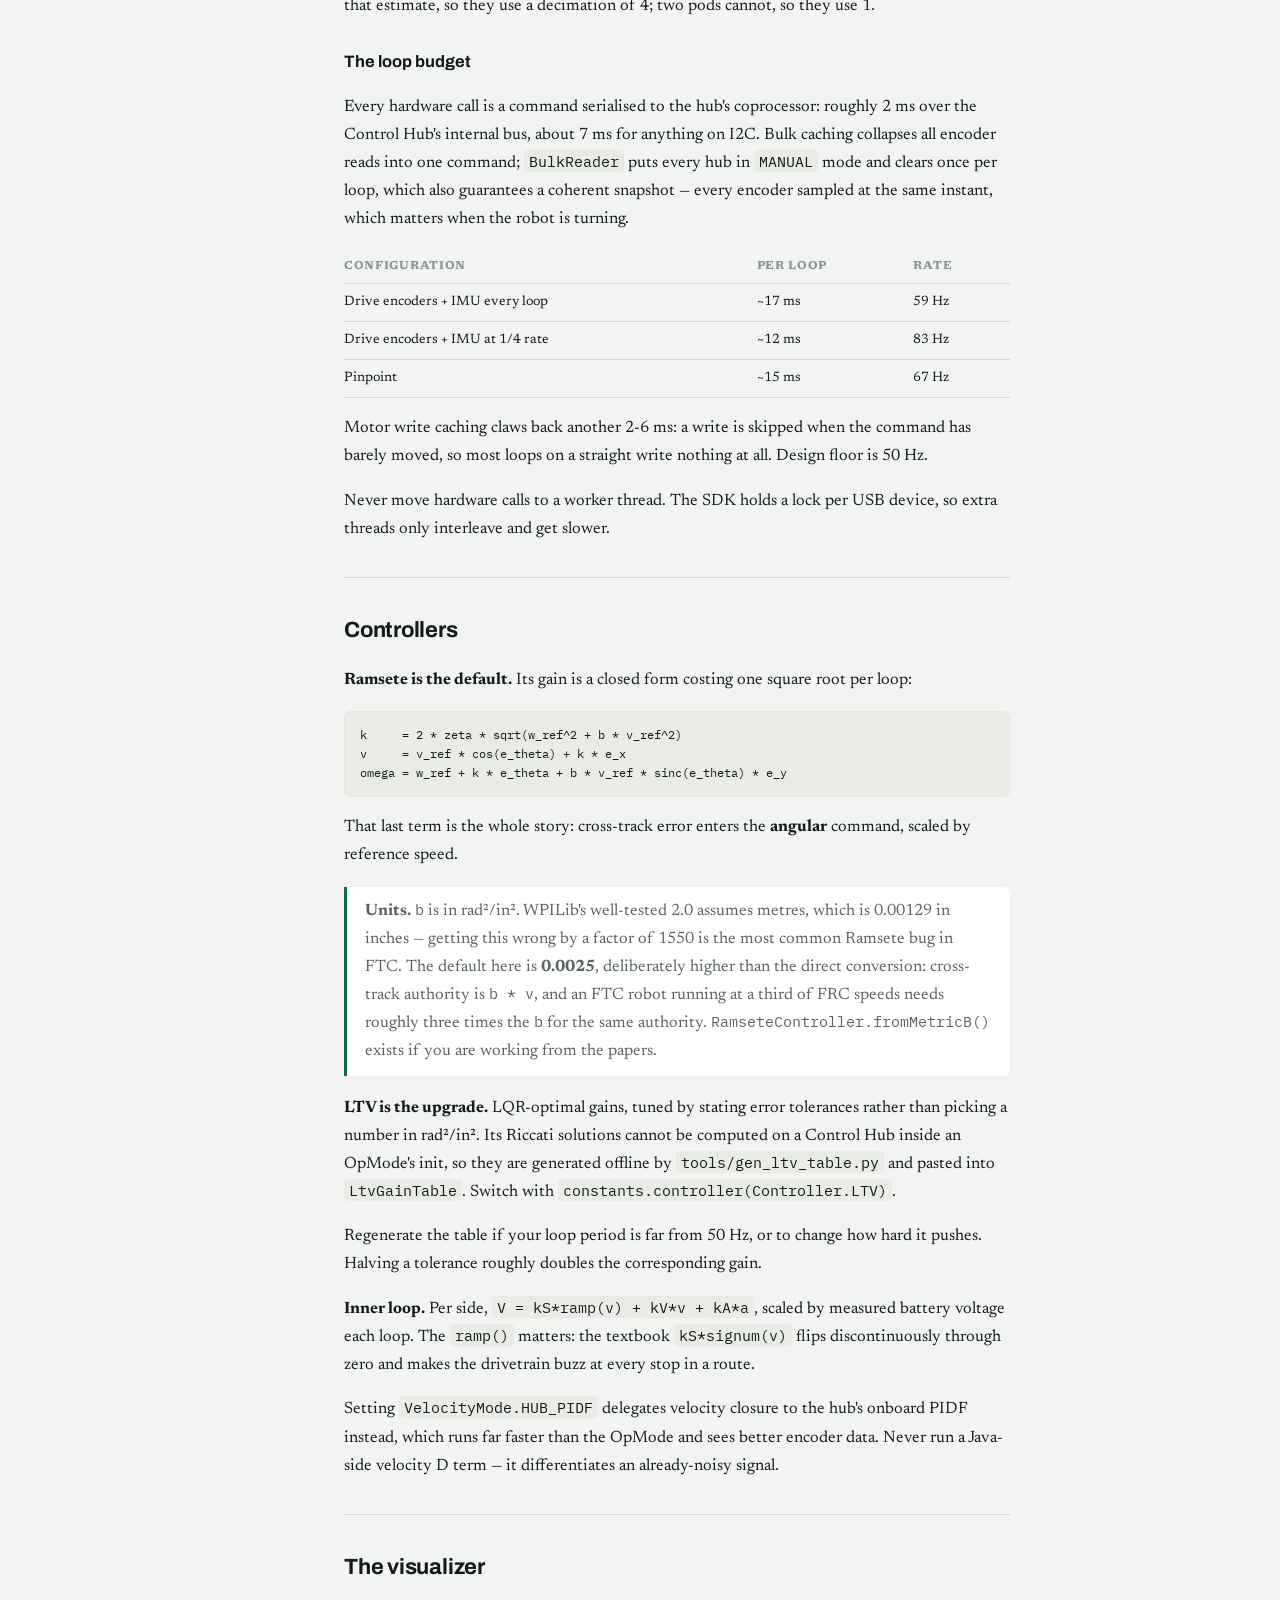
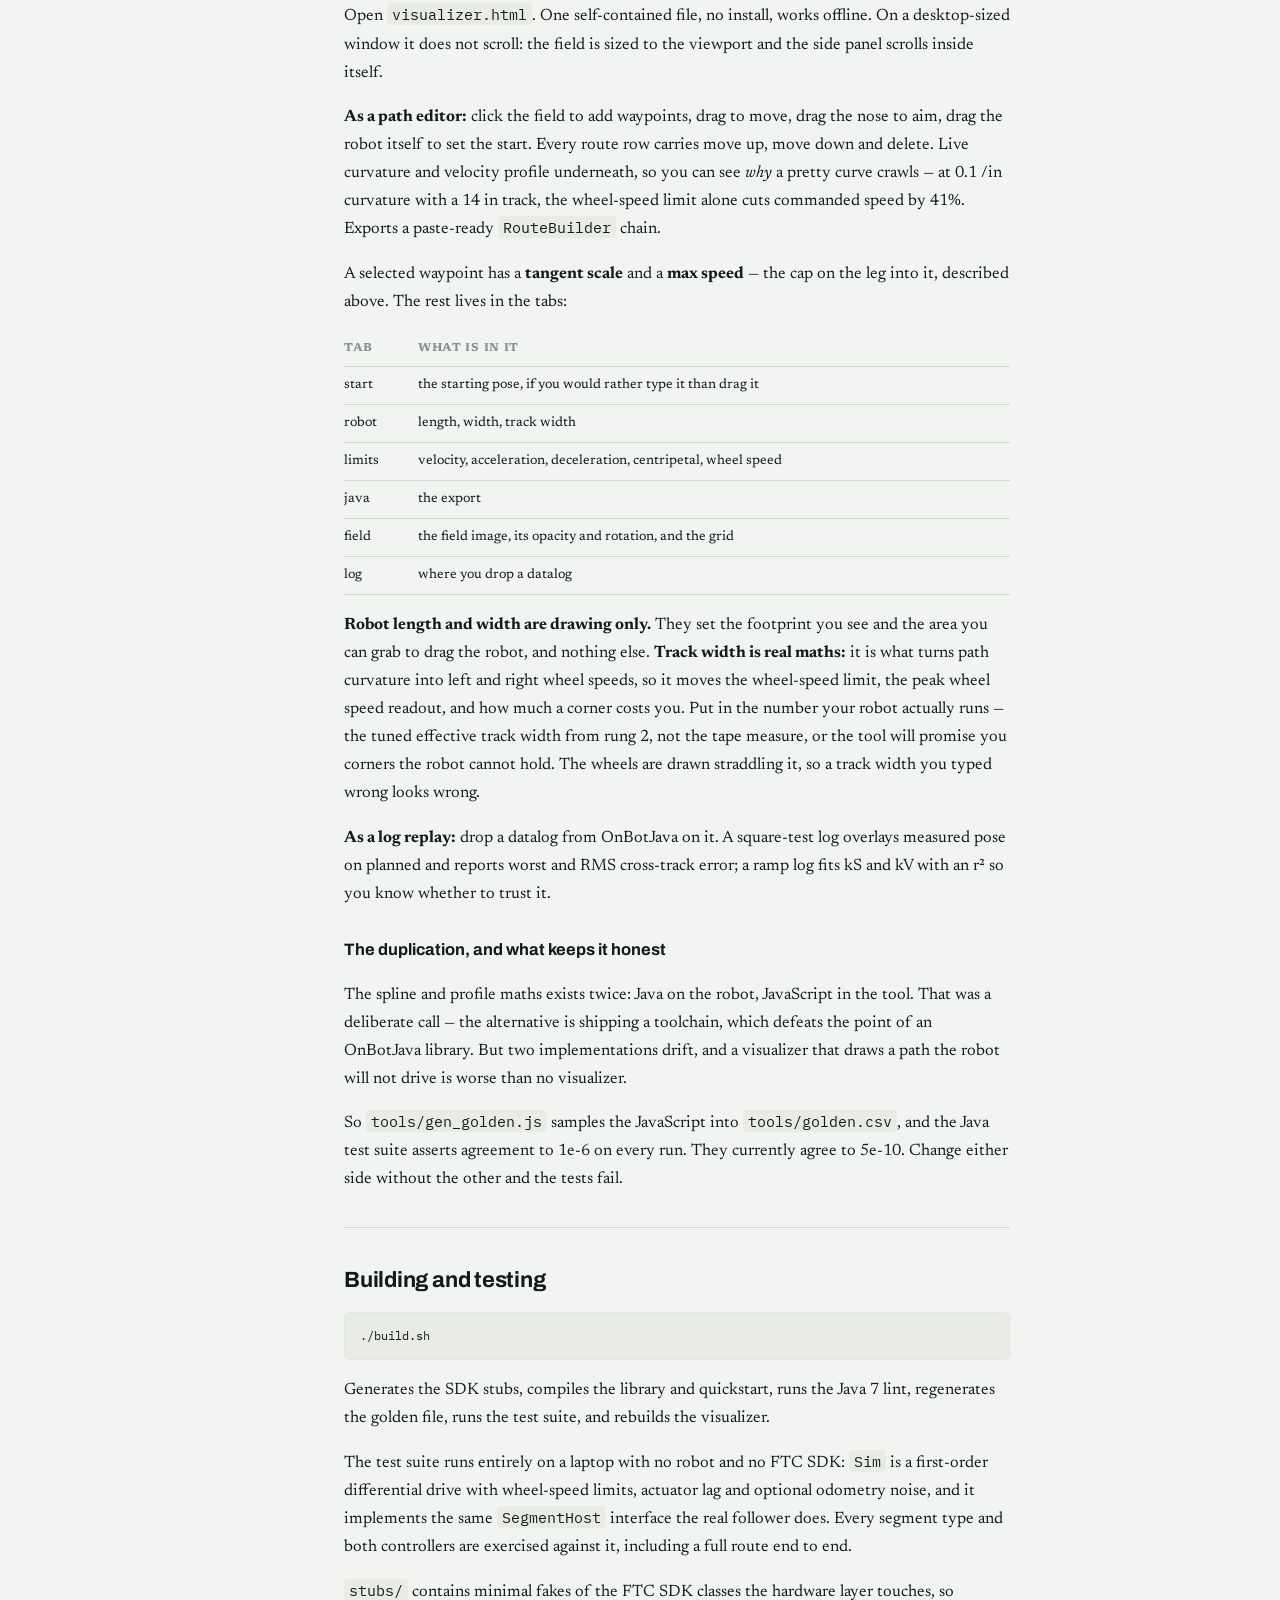
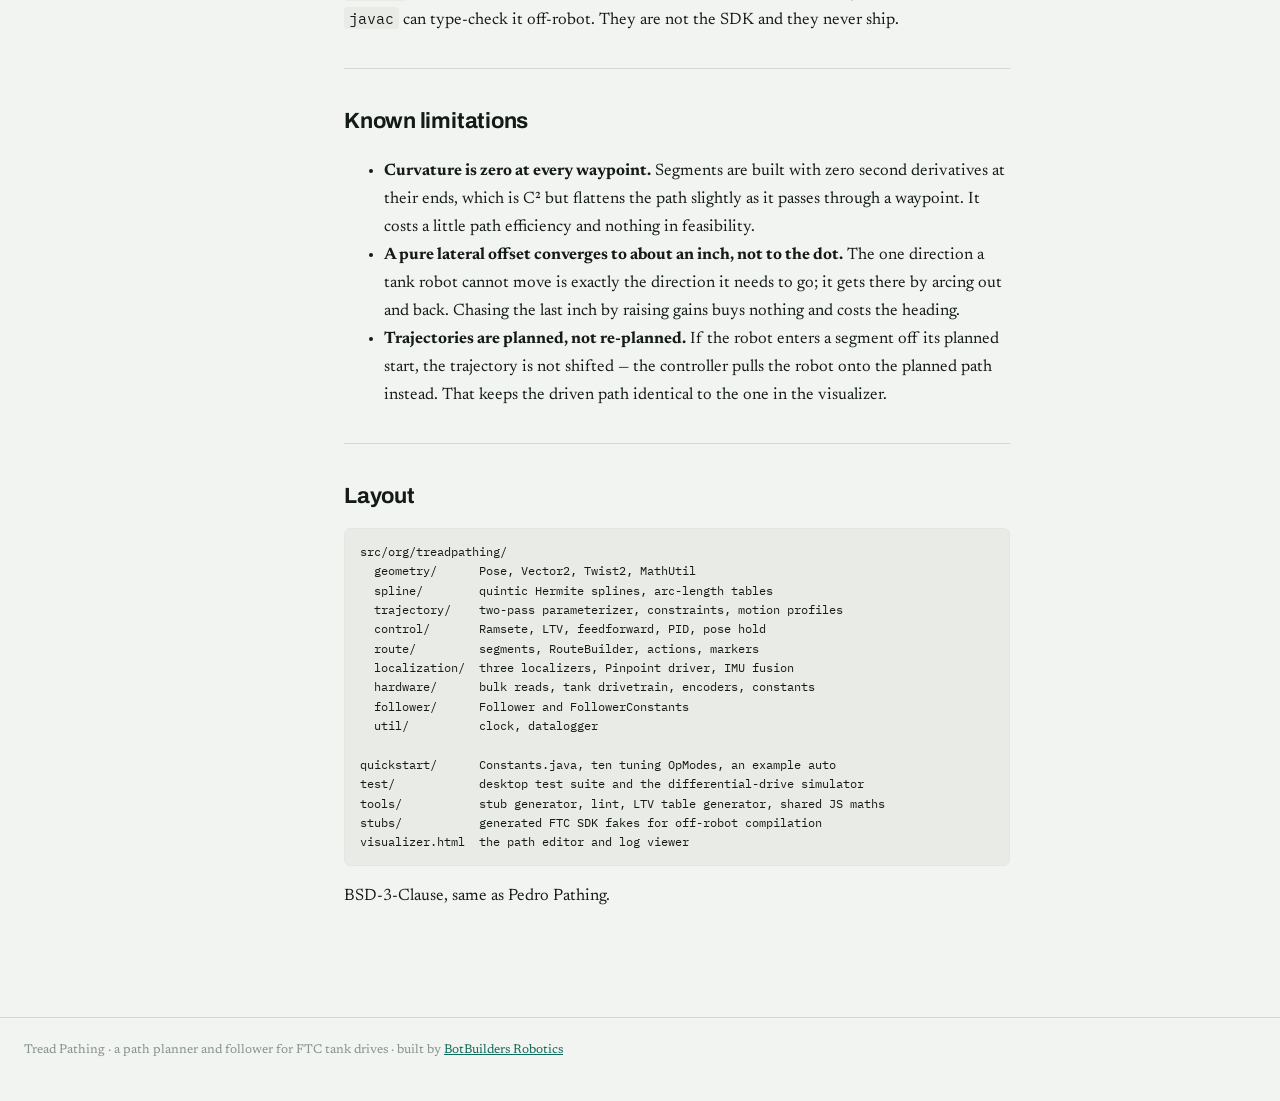
==== commit 7c30a19b: "Site: 2026-09-05 14:13 UTC" ====
--- a/docs.html
+++ b/docs.html
@@ -10,7 +10,7 @@
 </head>
 <body>
 <header class="bar">
-  <a class="brand" href="index.html">
+  <a class="brand" href="/">
     <svg viewBox="0 0 170 170" aria-hidden="true">
       <g transform="translate(5,5)">
         <rect x="15" y="55" width="130" height="50" rx="25" fill="none" stroke="currentColor" stroke-width="10"/>
@@ -34,7 +34,7 @@
     </svg>
     <span class="word">Tread <span>Pathing</span></span>
   </a>
-  <nav><a href="index.html">Home</a><a href="docs.html" class="on">Docs</a><a href="planner.html">Planner</a></nav>
+  <nav><a href="/">Home</a><a href="docs.html" class="on">Docs</a><a href="planner.html">Planner</a></nav>
   <a class="gh" href="https://github.com/BotBuilders-Robotics/TreadPathing">GitHub</a>
 </header>
 <div class="docs">
--- a/site.css
+++ b/site.css
@@ -18,6 +18,7 @@
   --f-sans: "Archivo", "Helvetica Neue", Arial, sans-serif;
   --f-body: "Newsreader", Georgia, "Times New Roman", serif;
   --f-mono: "IBM Plex Mono", ui-monospace, Menlo, Consolas, monospace;
+  --ease: cubic-bezier(.16,1,.3,1);
 }
 @media (prefers-color-scheme: dark) {
   :root {
@@ -75,15 +76,30 @@
 .brand .word span { color: var(--primary); }
 .bar nav { display: flex; gap: 18px; margin-left: 8px; }
 .bar nav a {
+  position: relative;
   font-family: var(--f-display);
   text-decoration: none;
   color: var(--muted);
   font-size: 13.5px;
   padding-bottom: 2px;
-  border-bottom: 2px solid transparent;
+}
+.bar nav a::after {
+  content: "";
+  position: absolute;
+  left: 50%;
+  right: 50%;
+  bottom: 0;
+  height: 2px;
+  background: var(--primary);
+  transition: left .3s var(--ease), right .3s var(--ease);
 }
 .bar nav a:hover { color: var(--ink); }
-.bar nav a.on { color: var(--primary); border-bottom-color: var(--primary); }
+.bar nav a:hover::after { left: 0; right: 0; }
+.bar nav a.on { color: var(--primary); }
+.bar nav a.on::after { left: 0; right: 0; }
+@media (prefers-reduced-motion: reduce) {
+  .bar nav a::after { transition: none; }
+}
 .bar .gh {
   margin-left: auto;
   font-size: 13px;
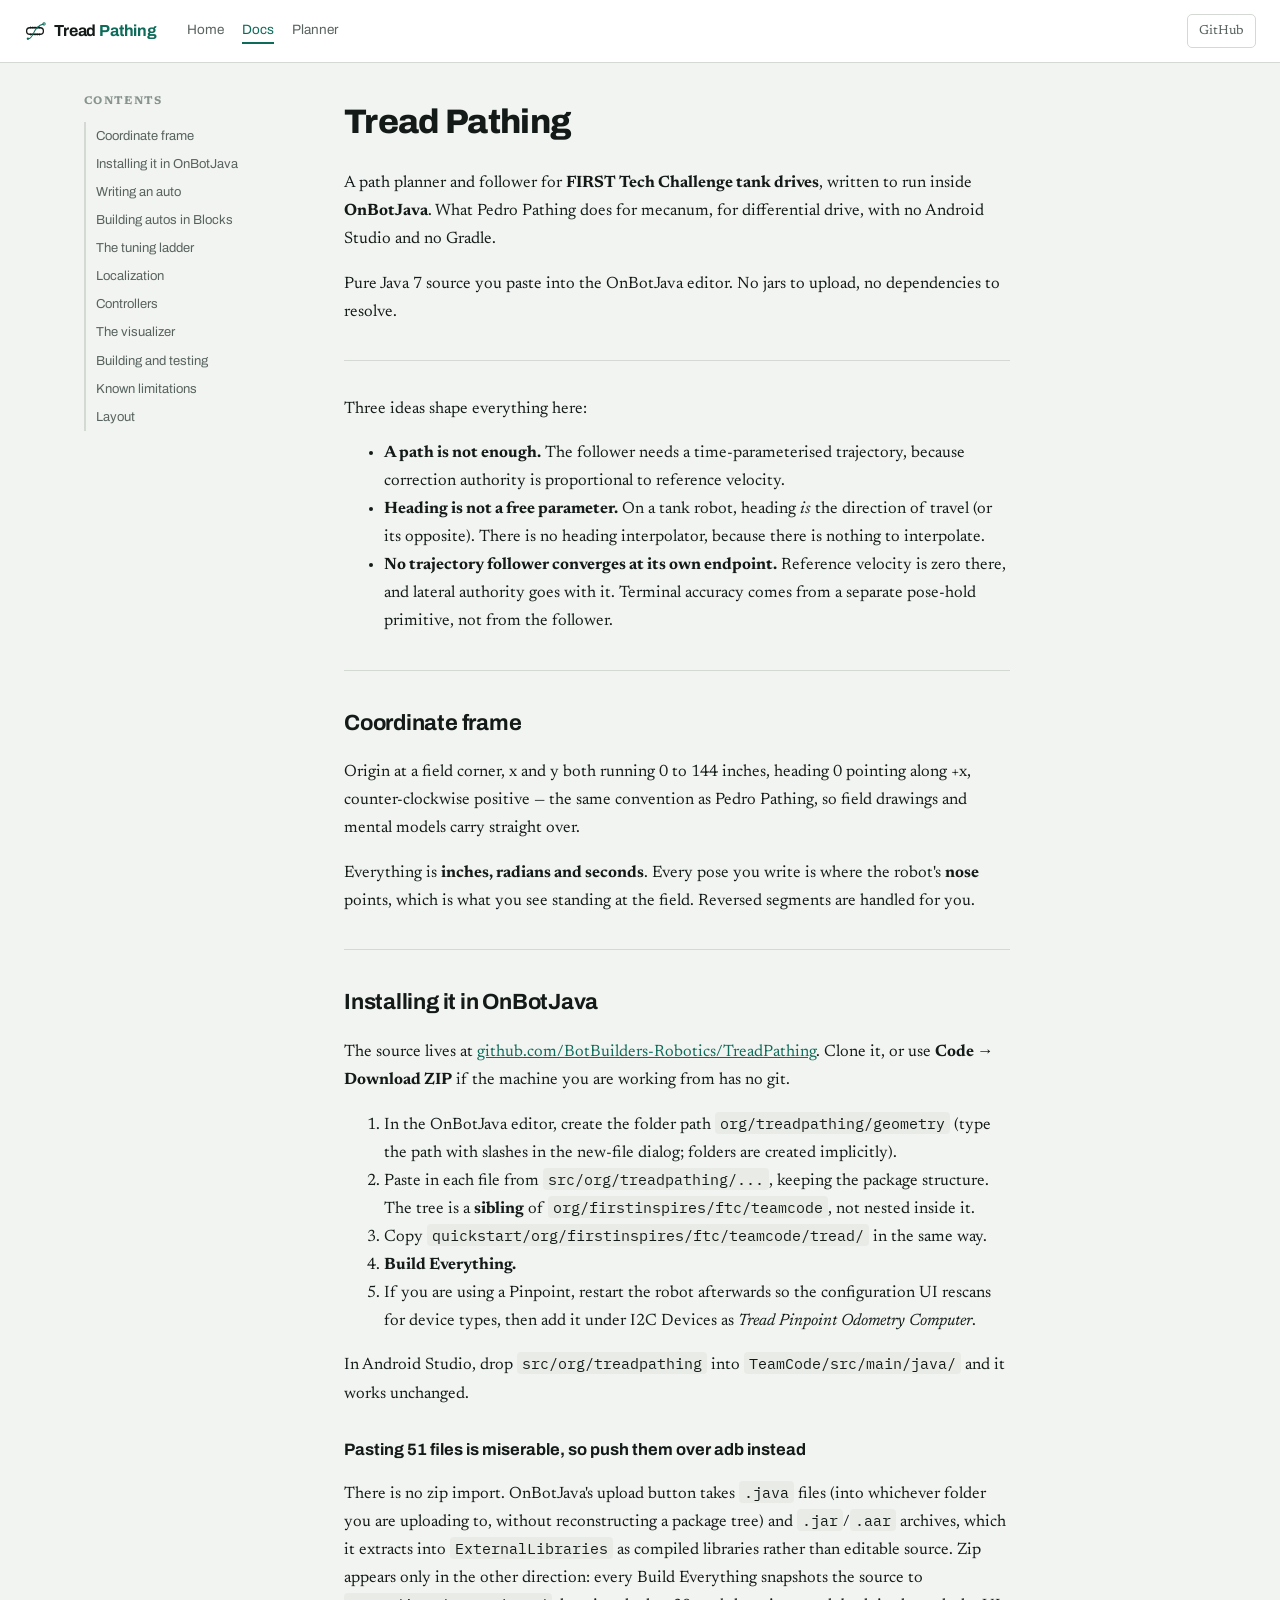
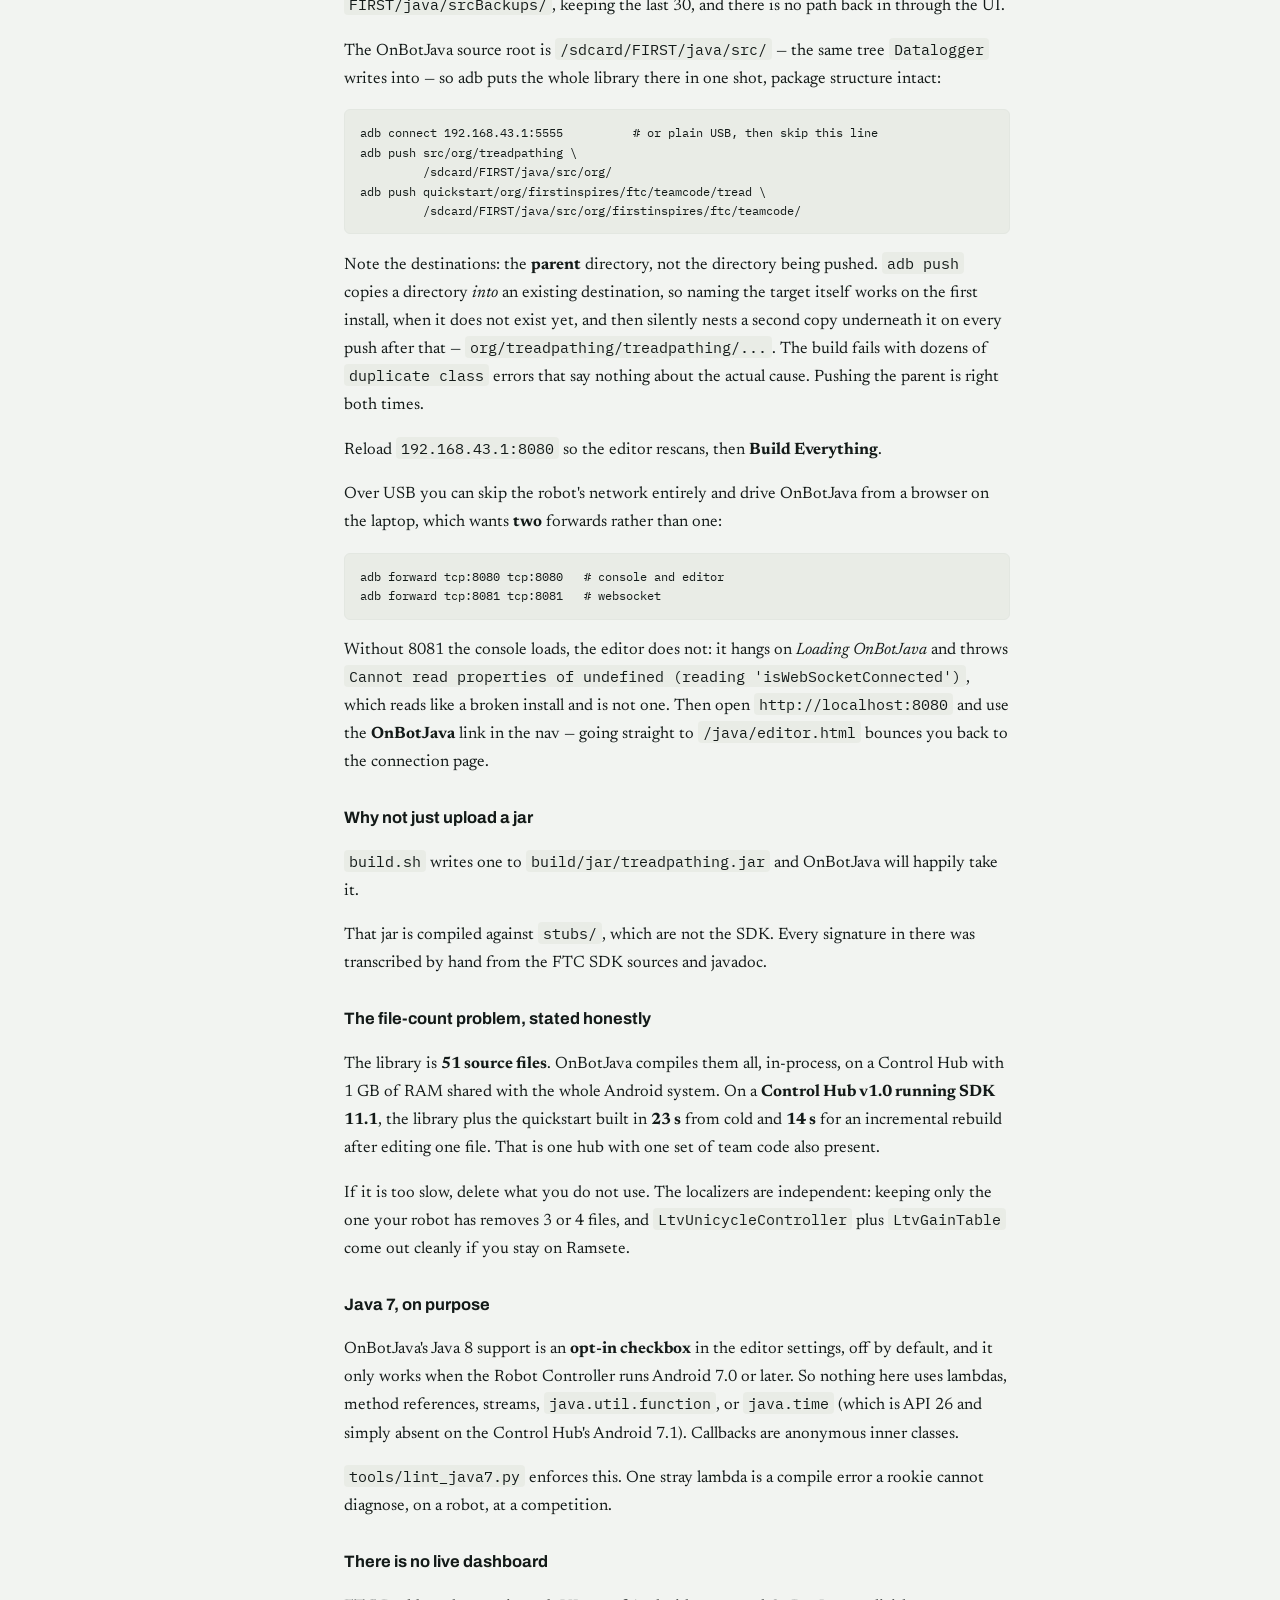
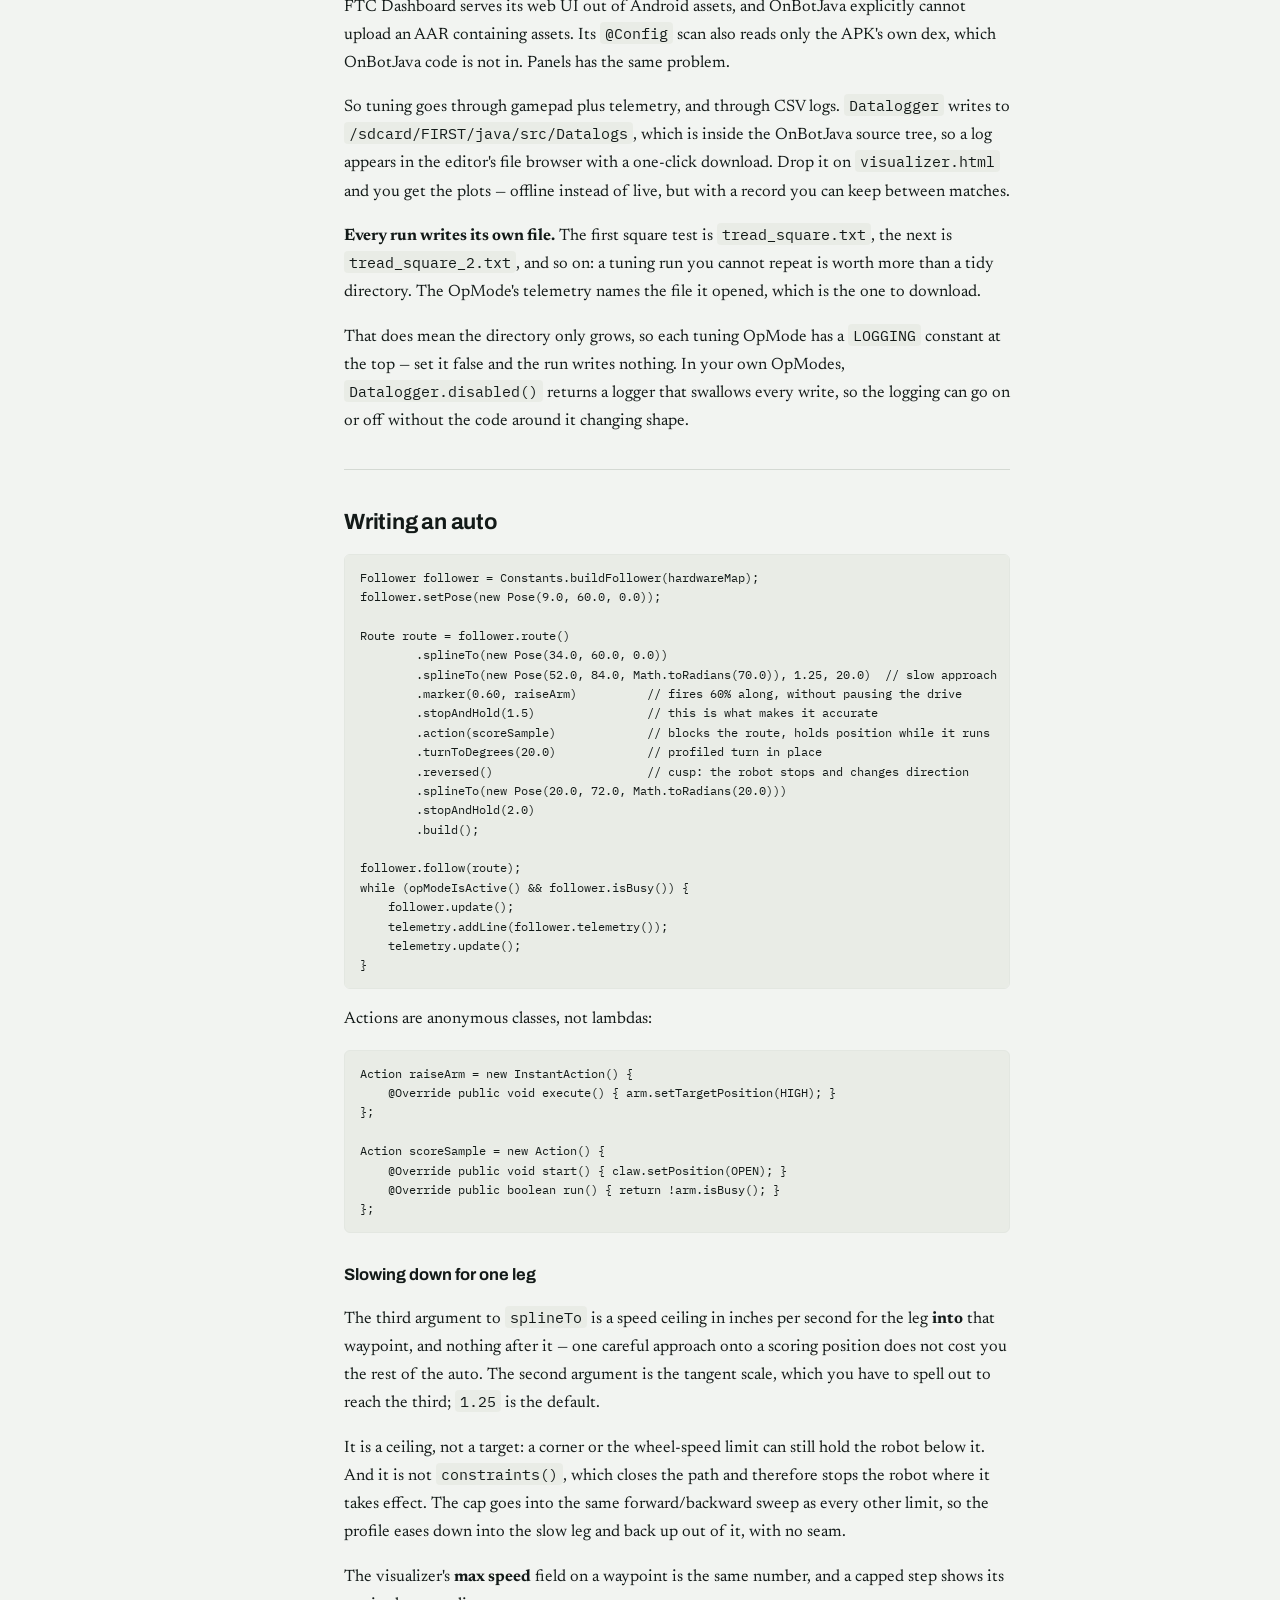
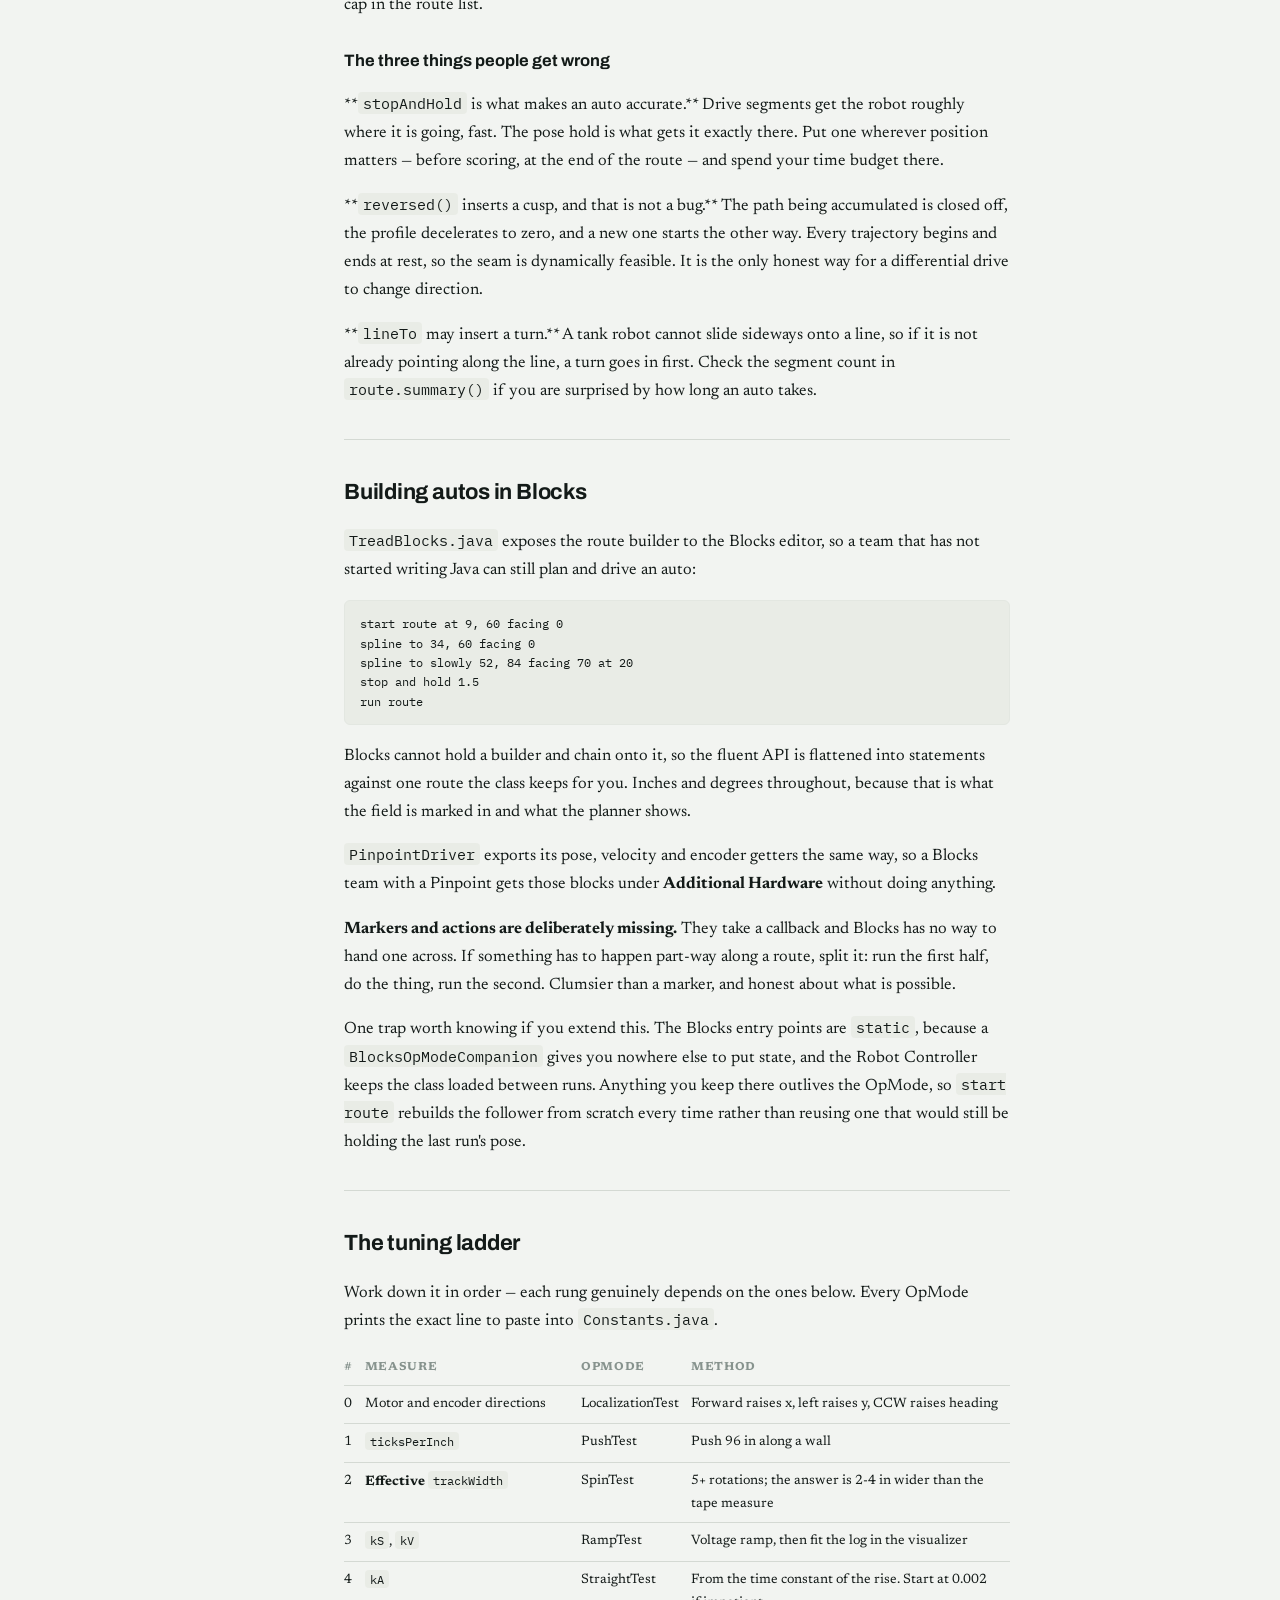
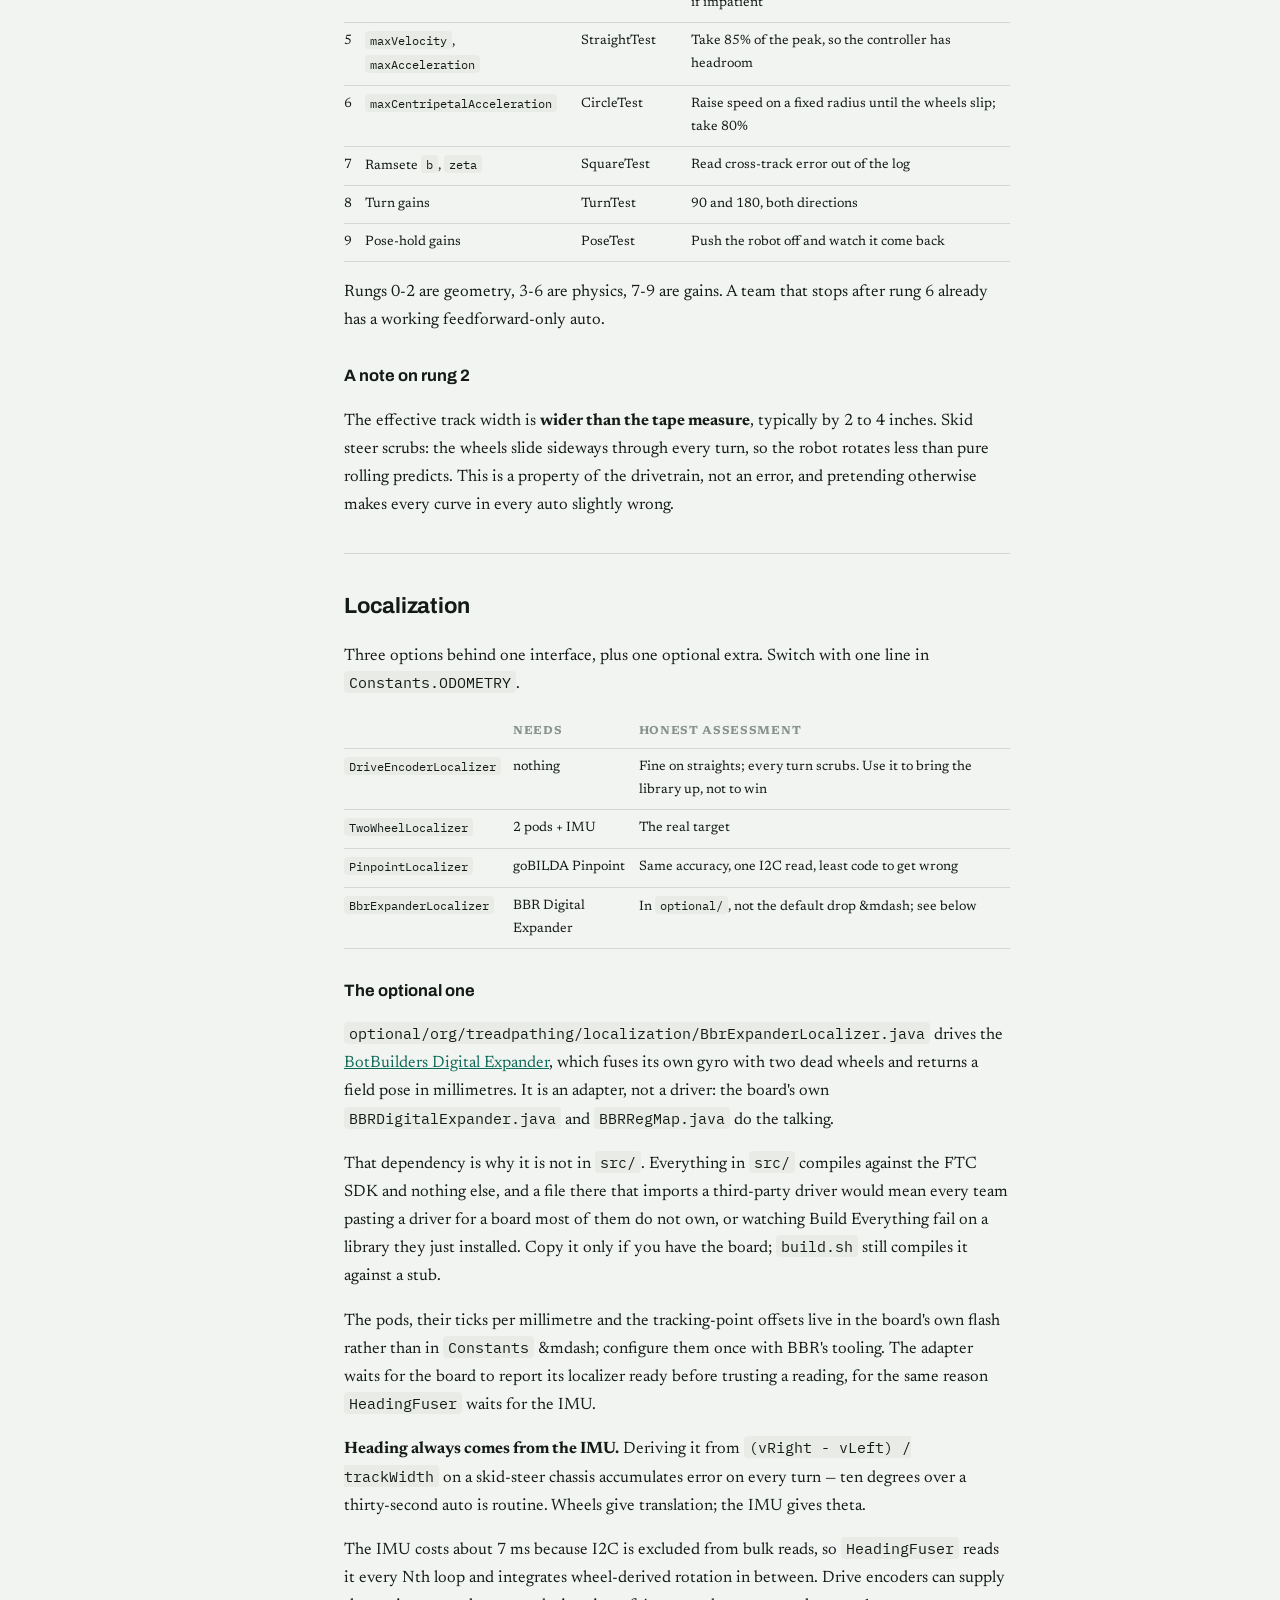
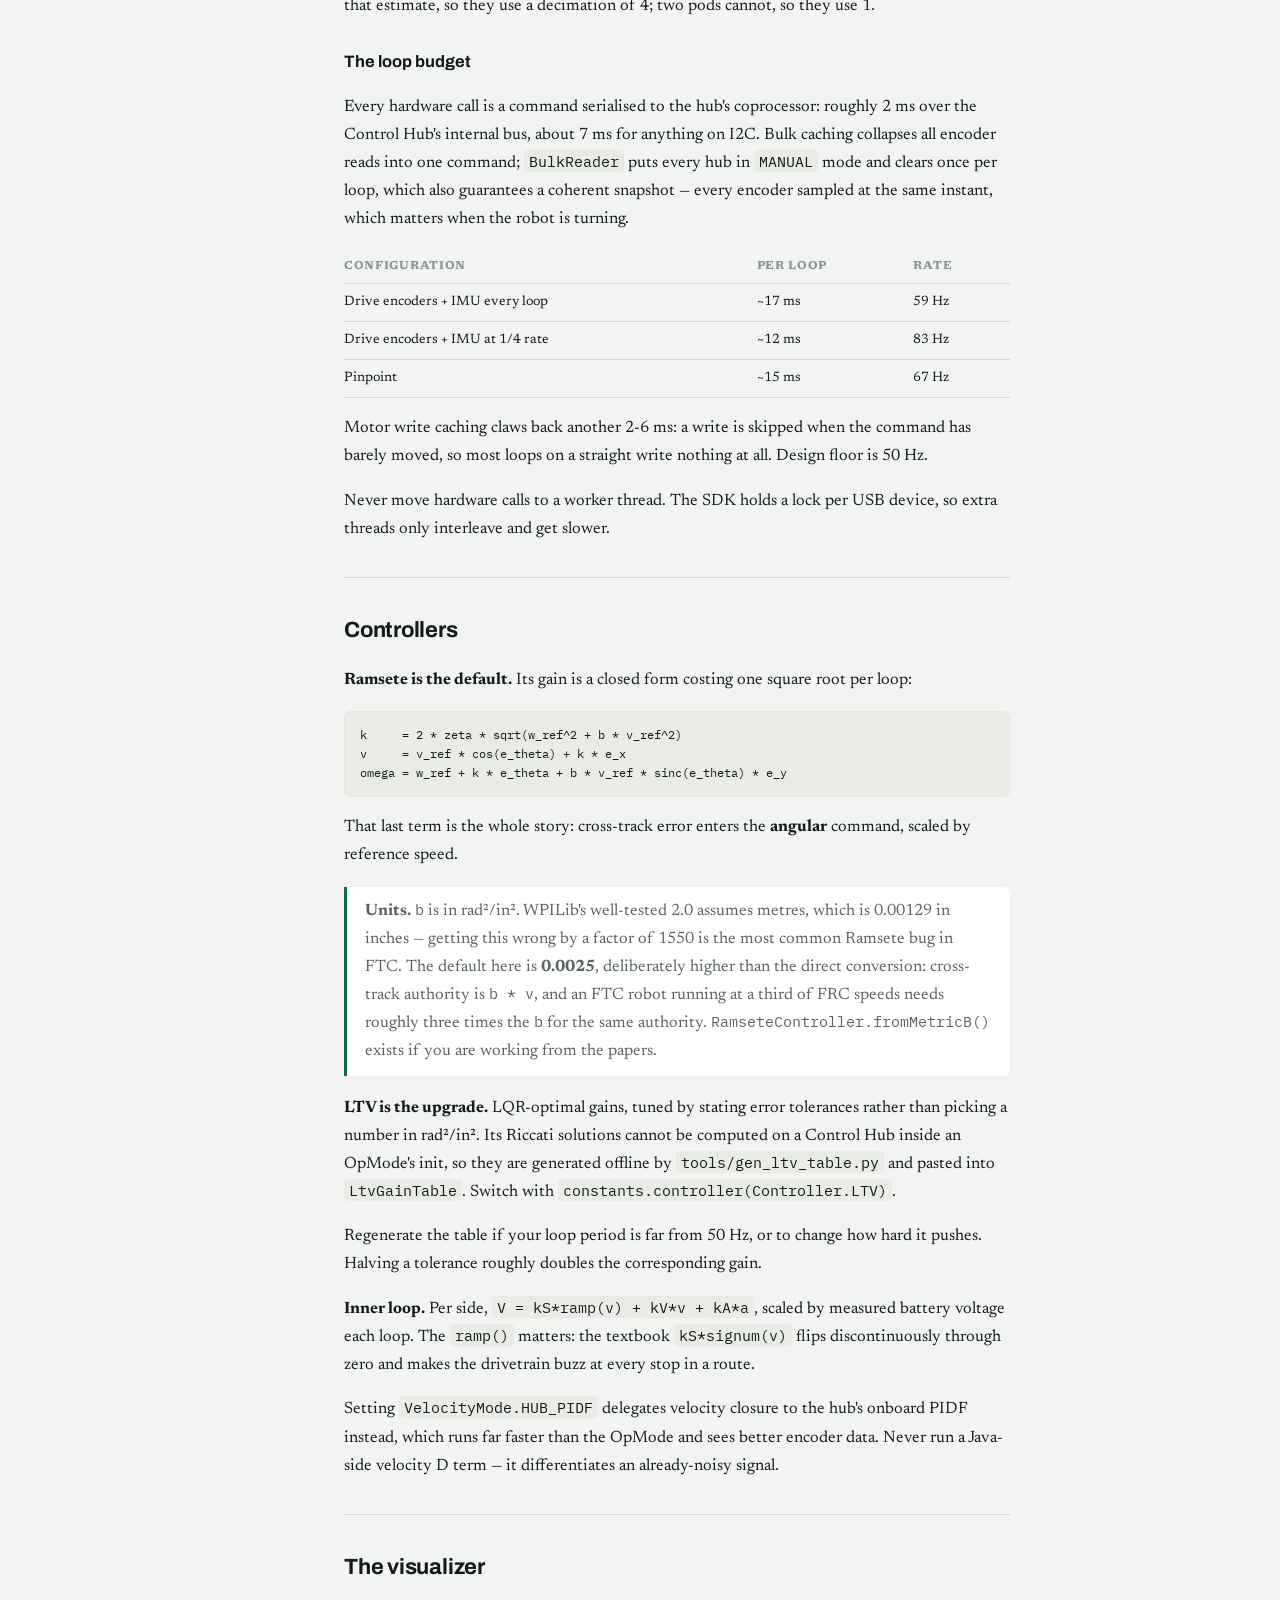
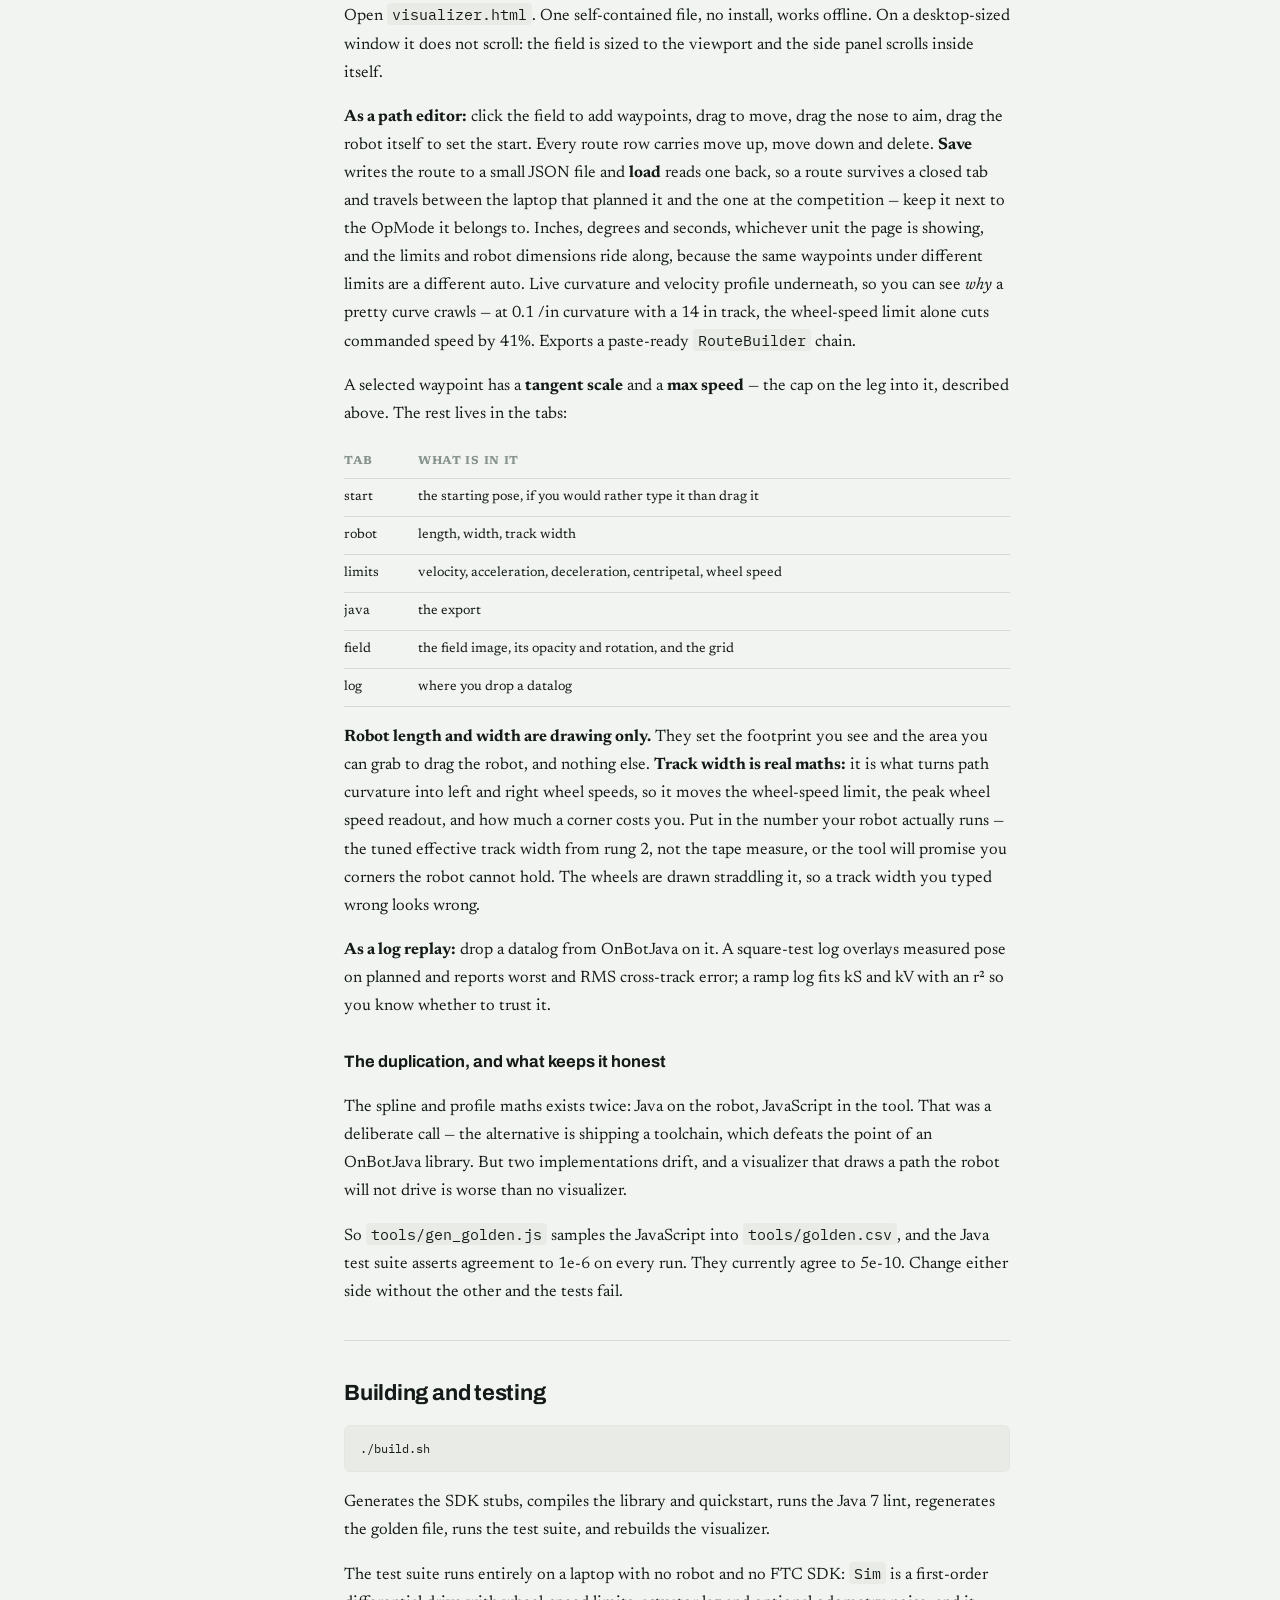
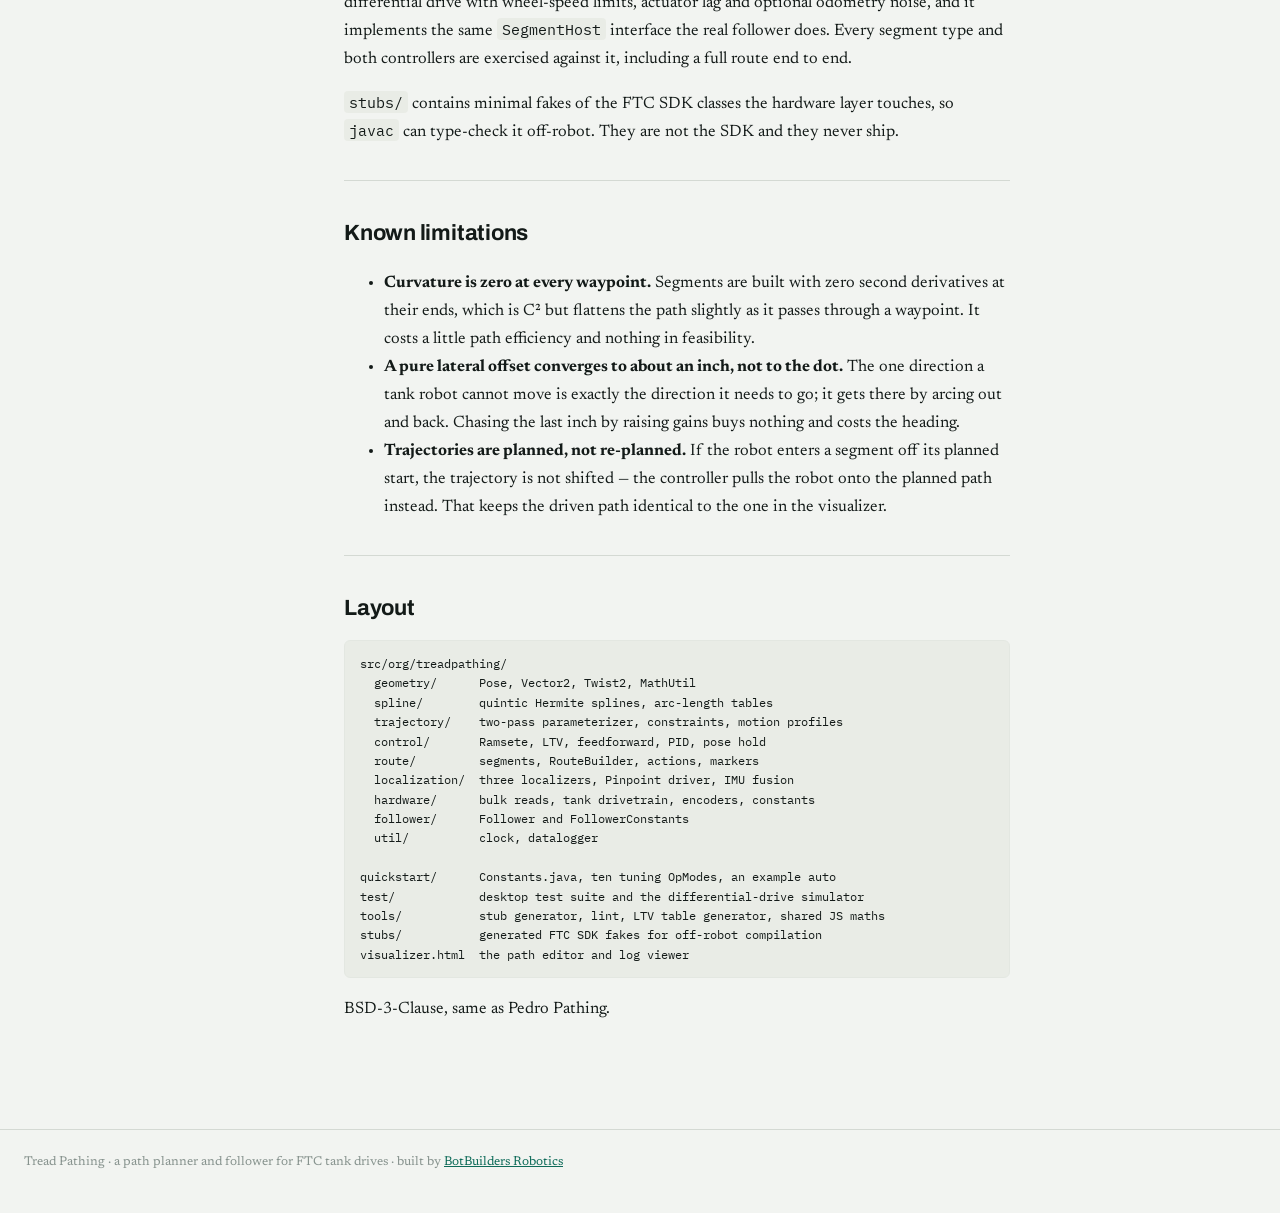
==== commit 359d67af: "Site: 2026-09-05 21:45 UTC" ====
--- a/docs.html
+++ b/docs.html
@@ -171,7 +171,7 @@
 <hr>
 <h2 id="the-visualizer">The visualizer</h2>
 <p>Open <code>visualizer.html</code>. One self-contained file, no install, works offline. On a desktop-sized window it does not scroll: the field is sized to the viewport and the side panel scrolls inside itself.</p>
-<p><strong>As a path editor:</strong> click the field to add waypoints, drag to move, drag the nose to aim, drag the robot itself to set the start. Every route row carries move up, move down and delete. Live curvature and velocity profile underneath, so you can see <em>why</em> a pretty curve crawls — at 0.1 /in curvature with a 14 in track, the wheel-speed limit alone cuts commanded speed by 41%. Exports a paste-ready <code>RouteBuilder</code> chain.</p>
+<p><strong>As a path editor:</strong> click the field to add waypoints, drag to move, drag the nose to aim, drag the robot itself to set the start. Every route row carries move up, move down and delete. <strong>Save</strong> writes the route to a small JSON file and <strong>load</strong> reads one back, so a route survives a closed tab and travels between the laptop that planned it and the one at the competition — keep it next to the OpMode it belongs to. Inches, degrees and seconds, whichever unit the page is showing, and the limits and robot dimensions ride along, because the same waypoints under different limits are a different auto. Live curvature and velocity profile underneath, so you can see <em>why</em> a pretty curve crawls — at 0.1 /in curvature with a 14 in track, the wheel-speed limit alone cuts commanded speed by 41%. Exports a paste-ready <code>RouteBuilder</code> chain.</p>
 <p>A selected waypoint has a <strong>tangent scale</strong> and a <strong>max speed</strong> — the cap on the leg into it, described above. The rest lives in the tabs:</p>
 <div class='scroll'><table><thead><tr><th>tab</th><th>what is in it</th></tr></thead><tbody><tr><td>start</td><td>the starting pose, if you would rather type it than drag it</td></tr><tr><td>robot</td><td>length, width, track width</td></tr><tr><td>limits</td><td>velocity, acceleration, deceleration, centripetal, wheel speed</td></tr><tr><td>java</td><td>the export</td></tr><tr><td>field</td><td>the field image, its opacity and rotation, and the grid</td></tr><tr><td>log</td><td>where you drop a datalog</td></tr></tbody></table></div>
 <p><strong>Robot length and width are drawing only.</strong> They set the footprint you see and the area you can grab to drag the robot, and nothing else. <strong>Track width is real maths:</strong> it is what turns path curvature into left and right wheel speeds, so it moves the wheel-speed limit, the peak wheel speed readout, and how much a corner costs you. Put in the number your robot actually runs — the tuned effective track width from rung 2, not the tape measure, or the tool will promise you corners the robot cannot hold. The wheels are drawn straddling it, so a track width you typed wrong looks wrong.</p>
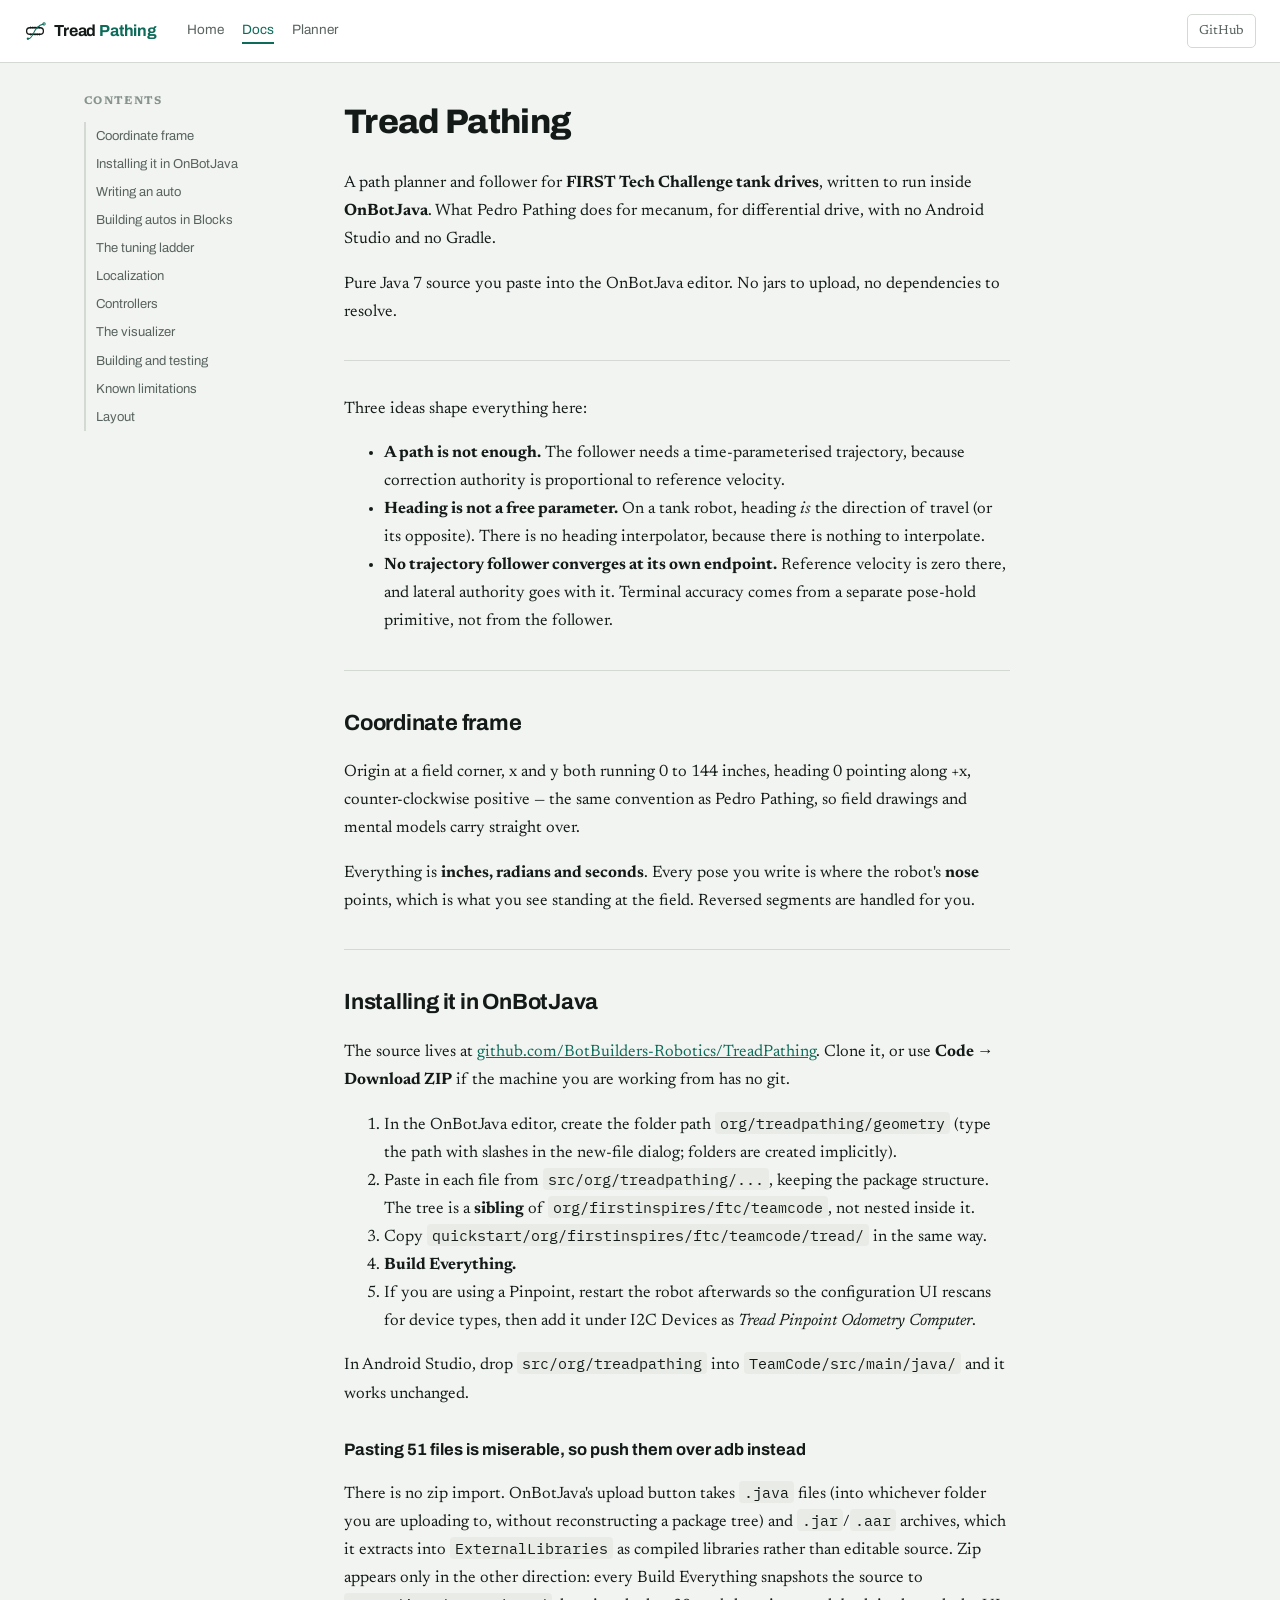
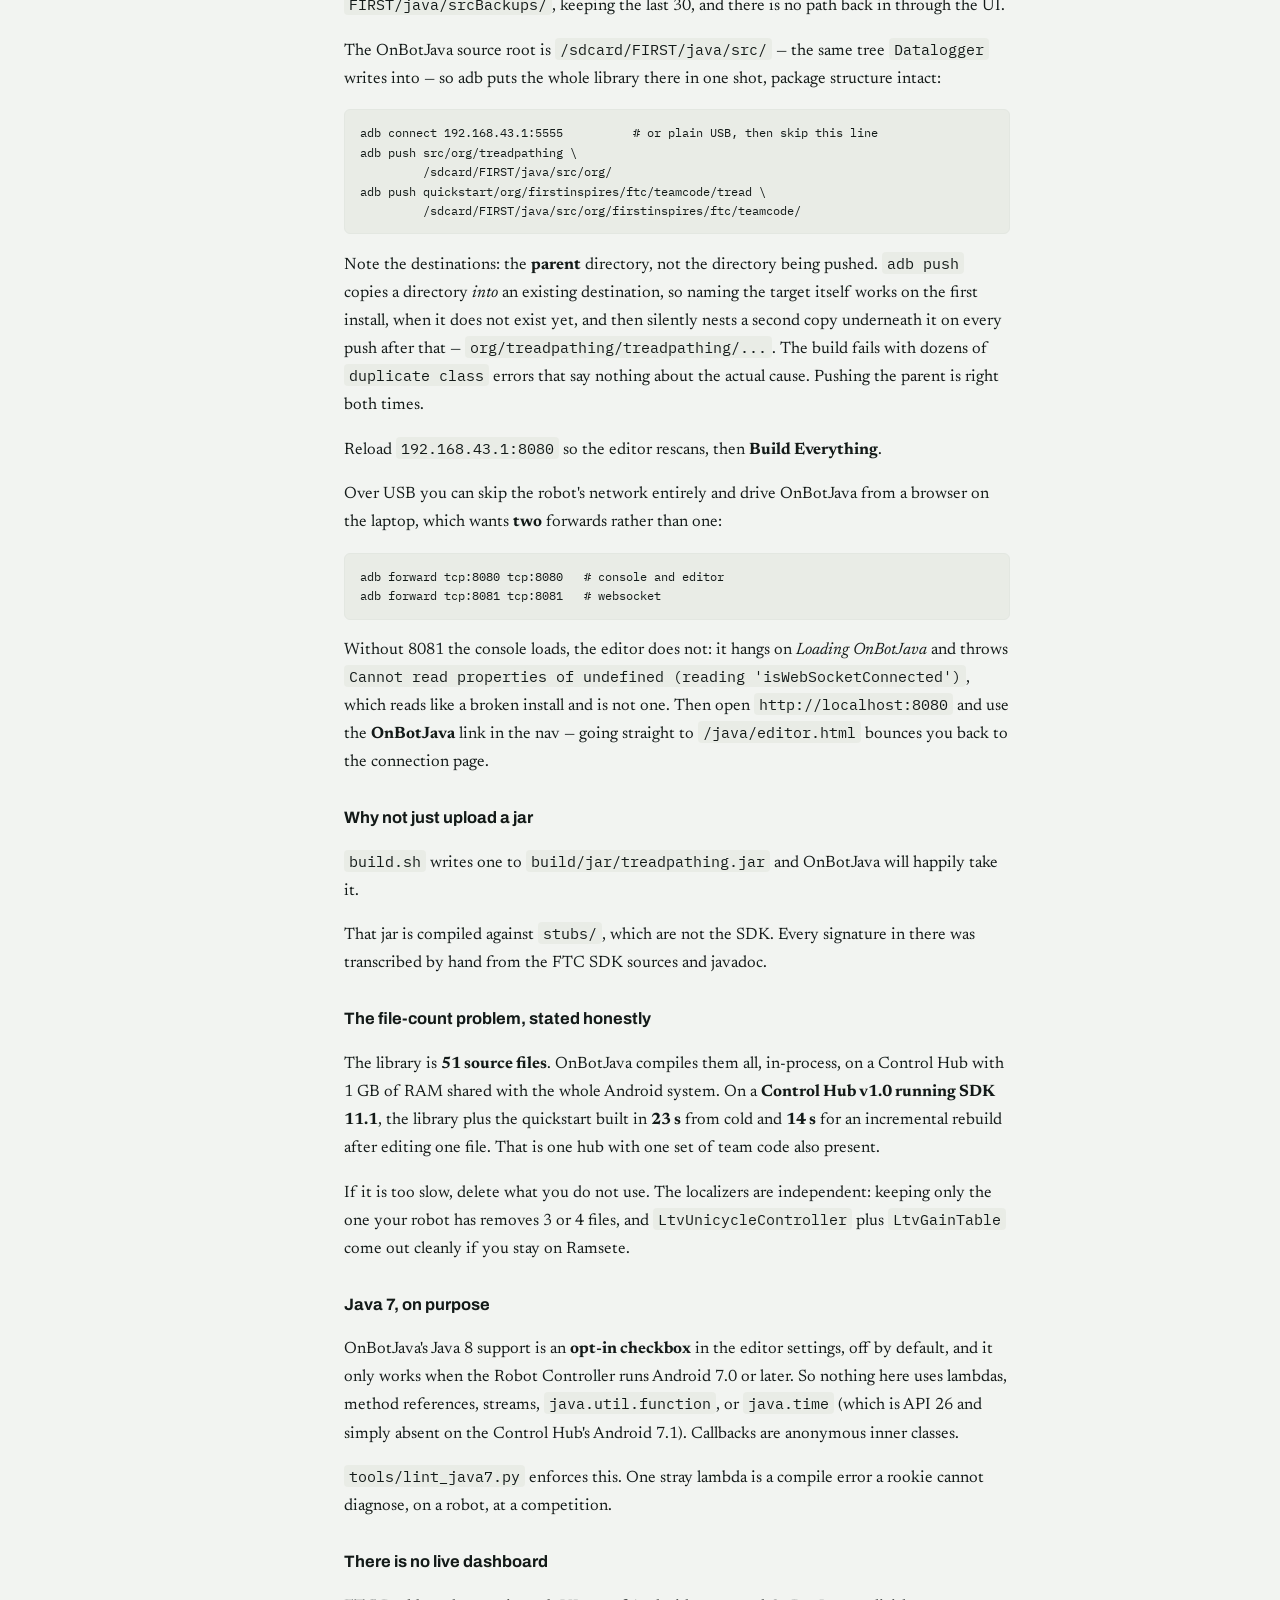
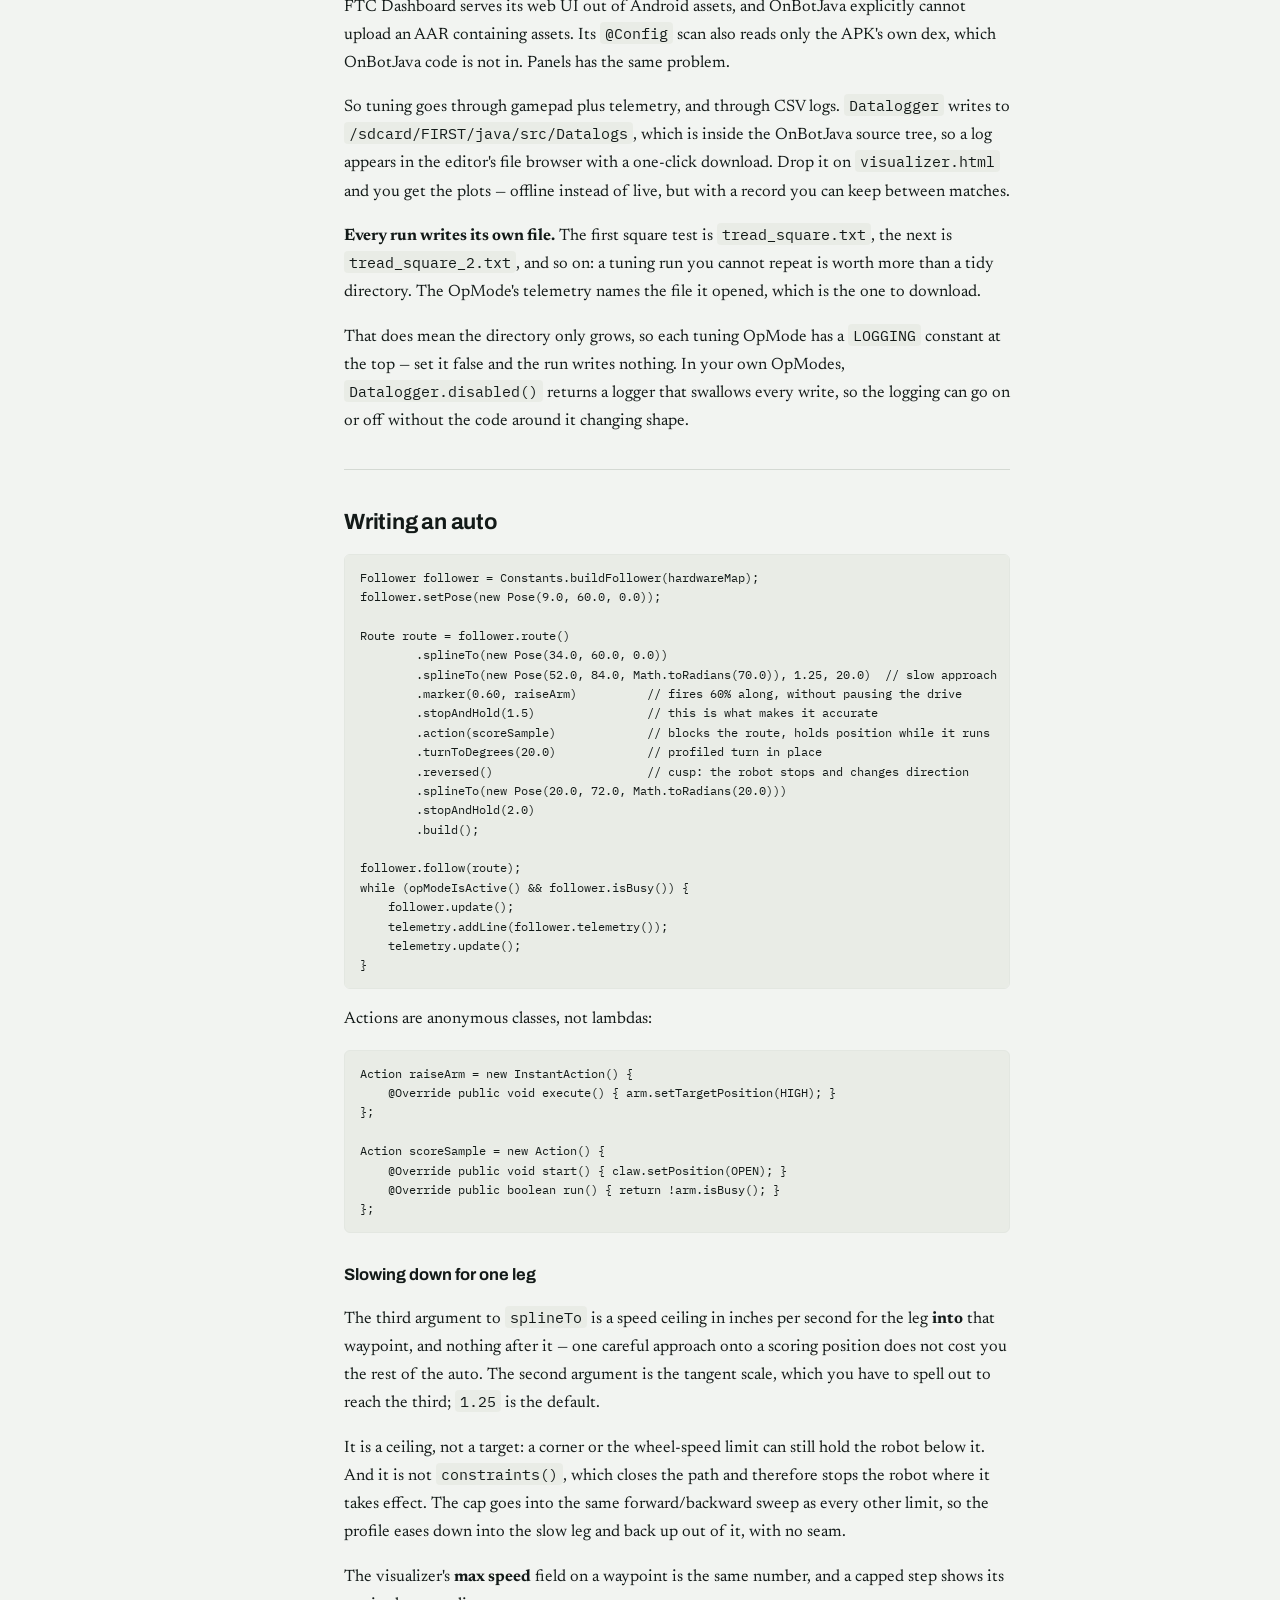
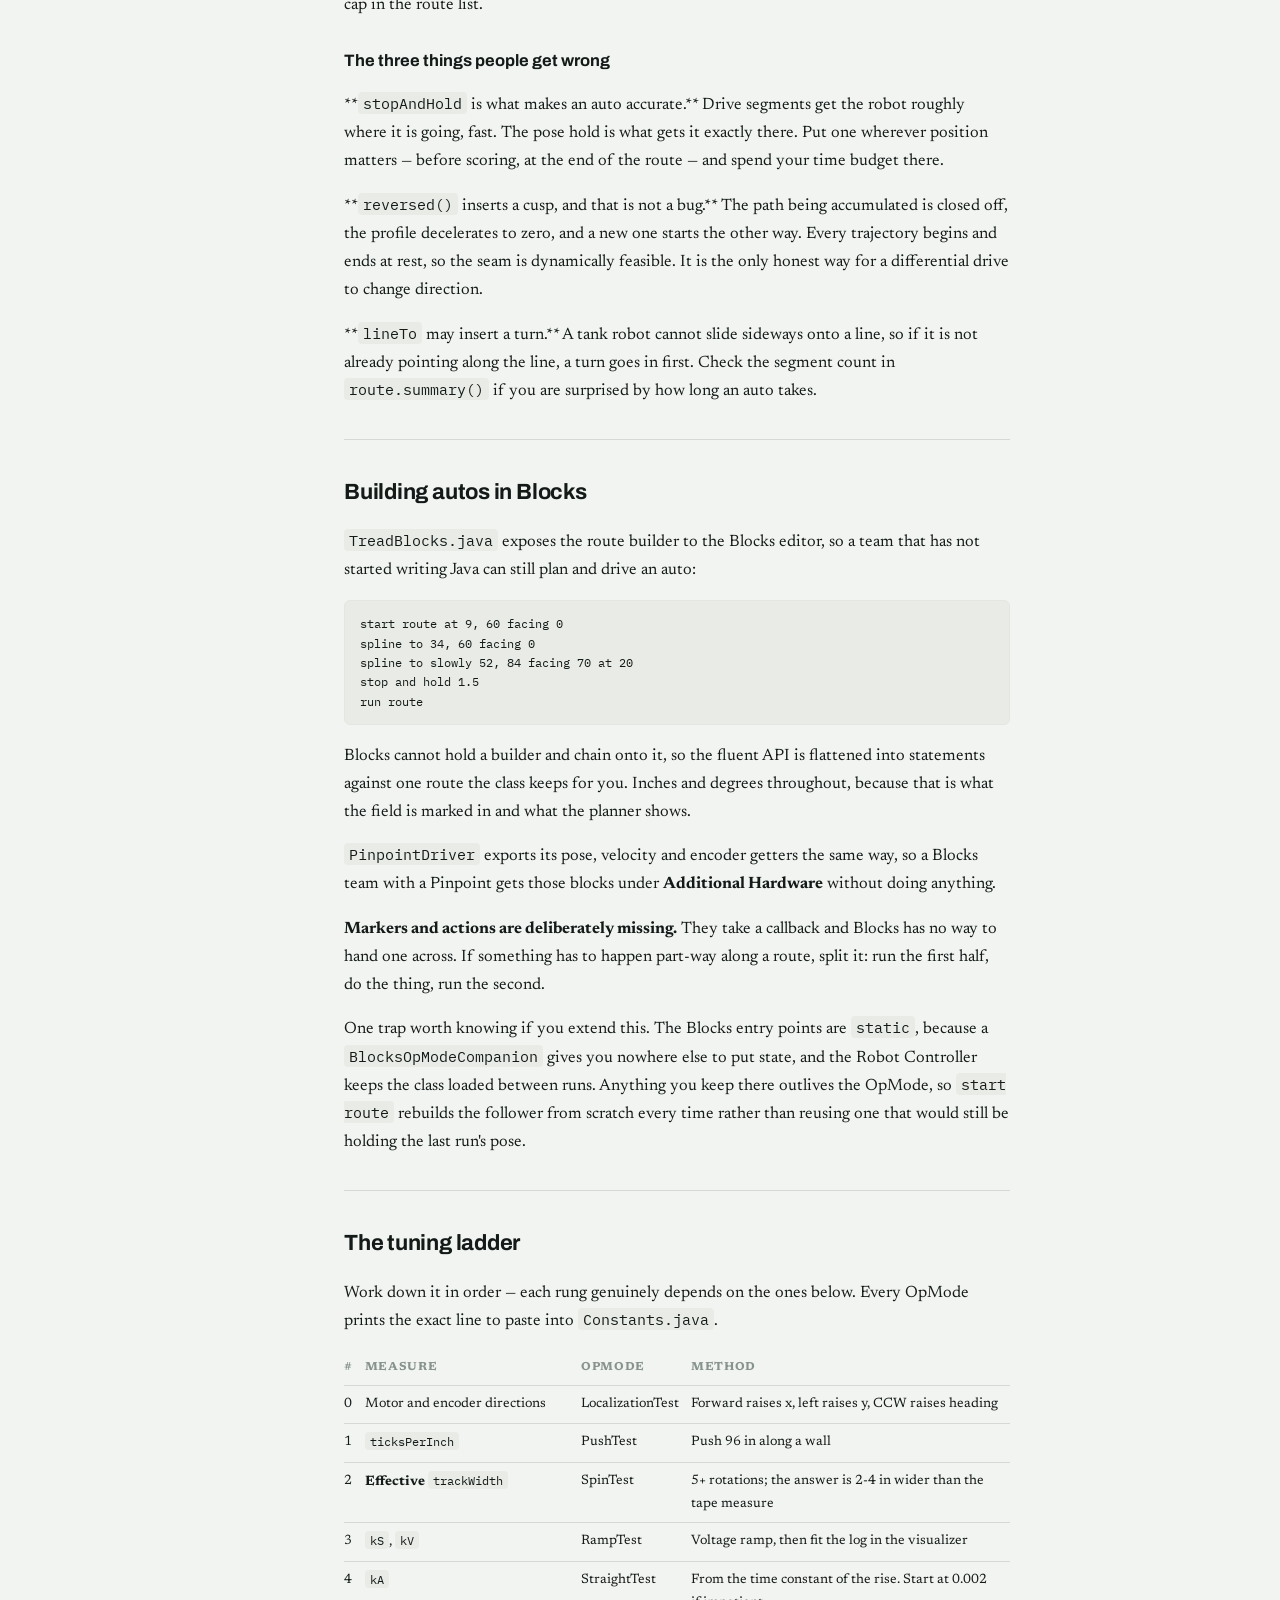
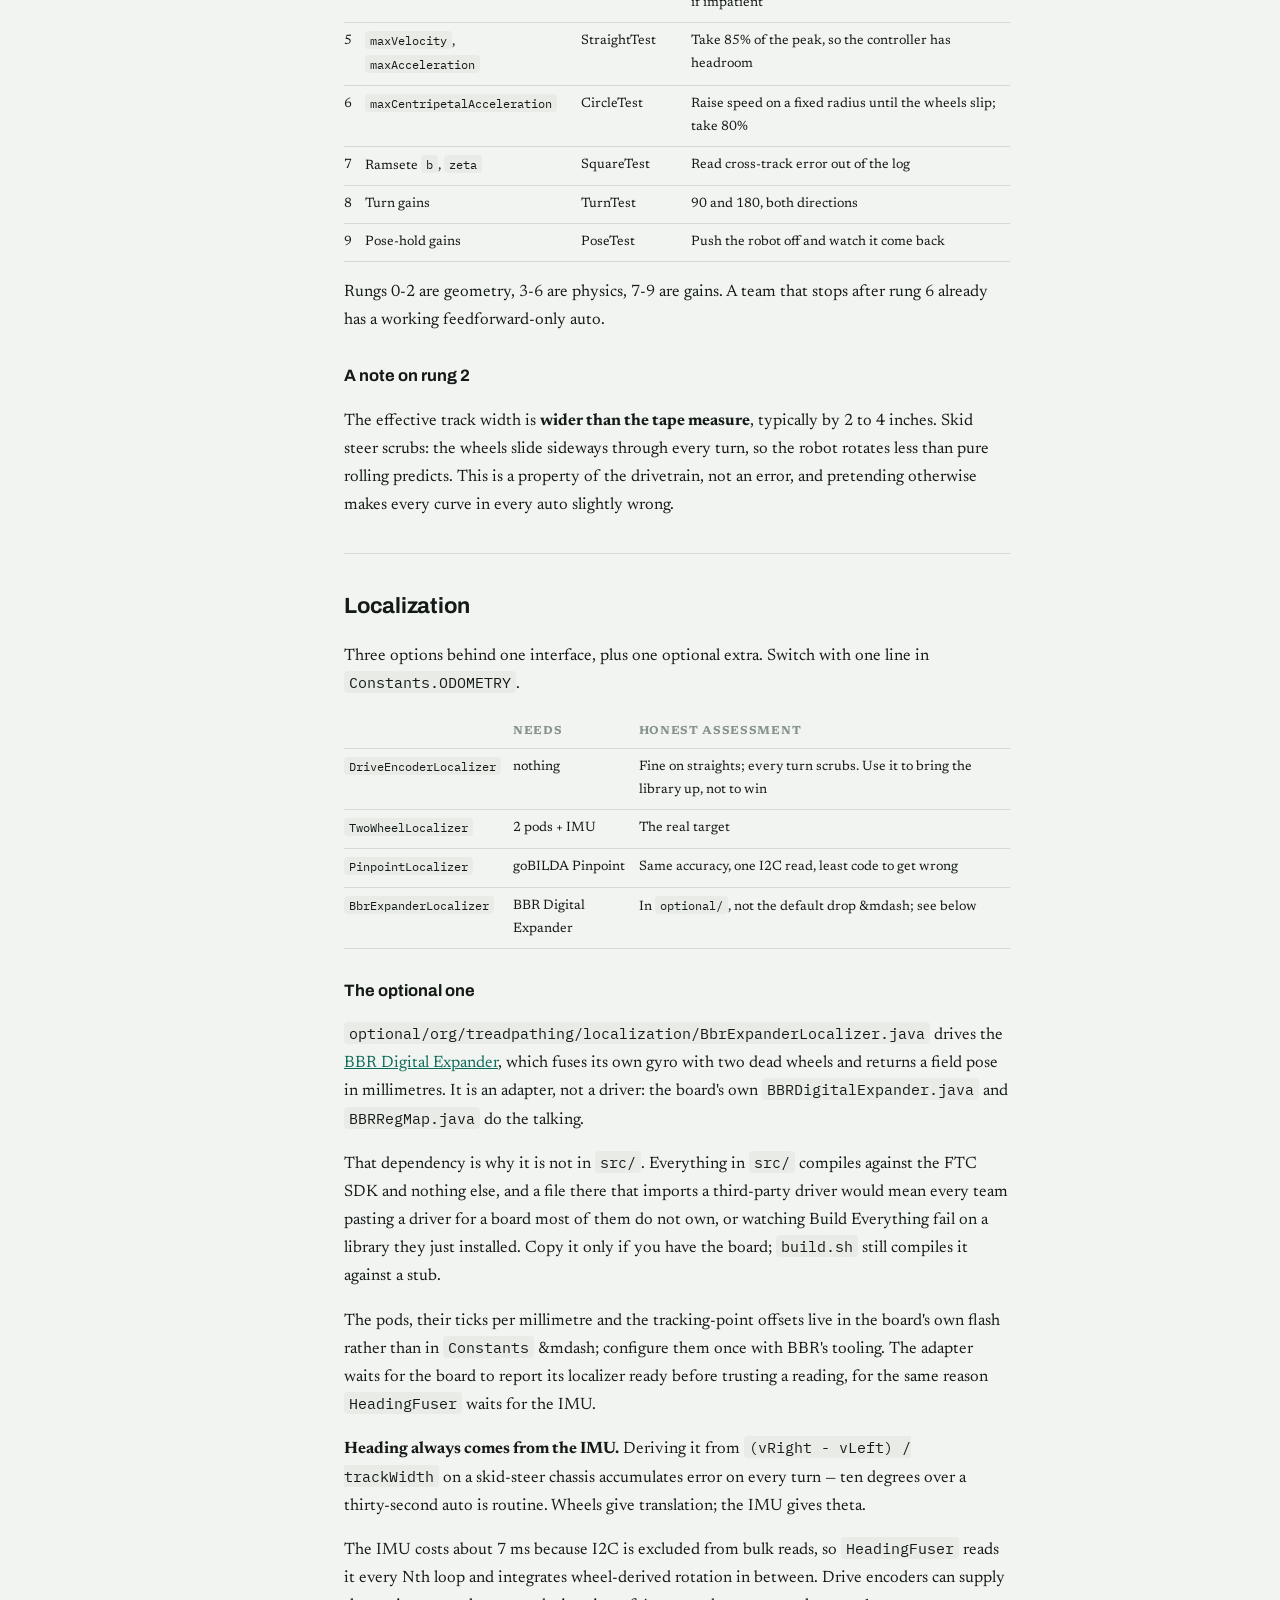
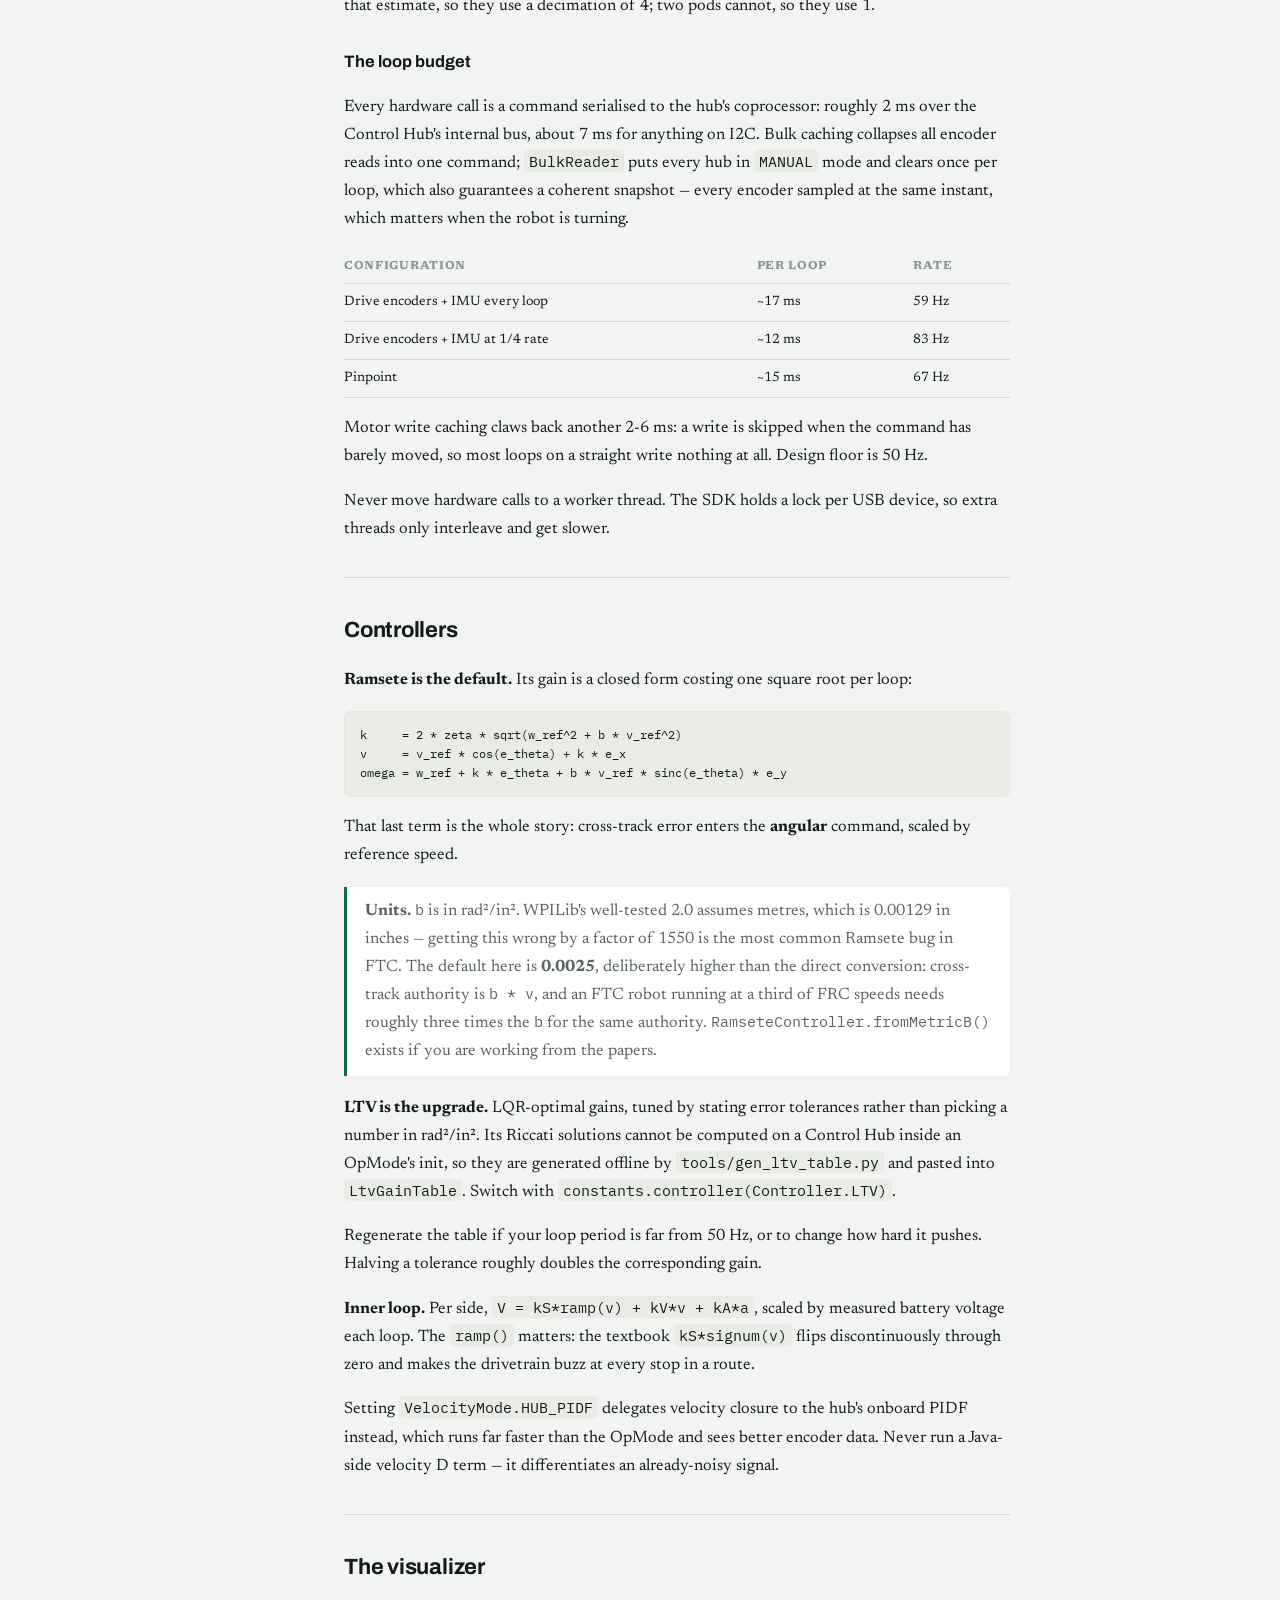
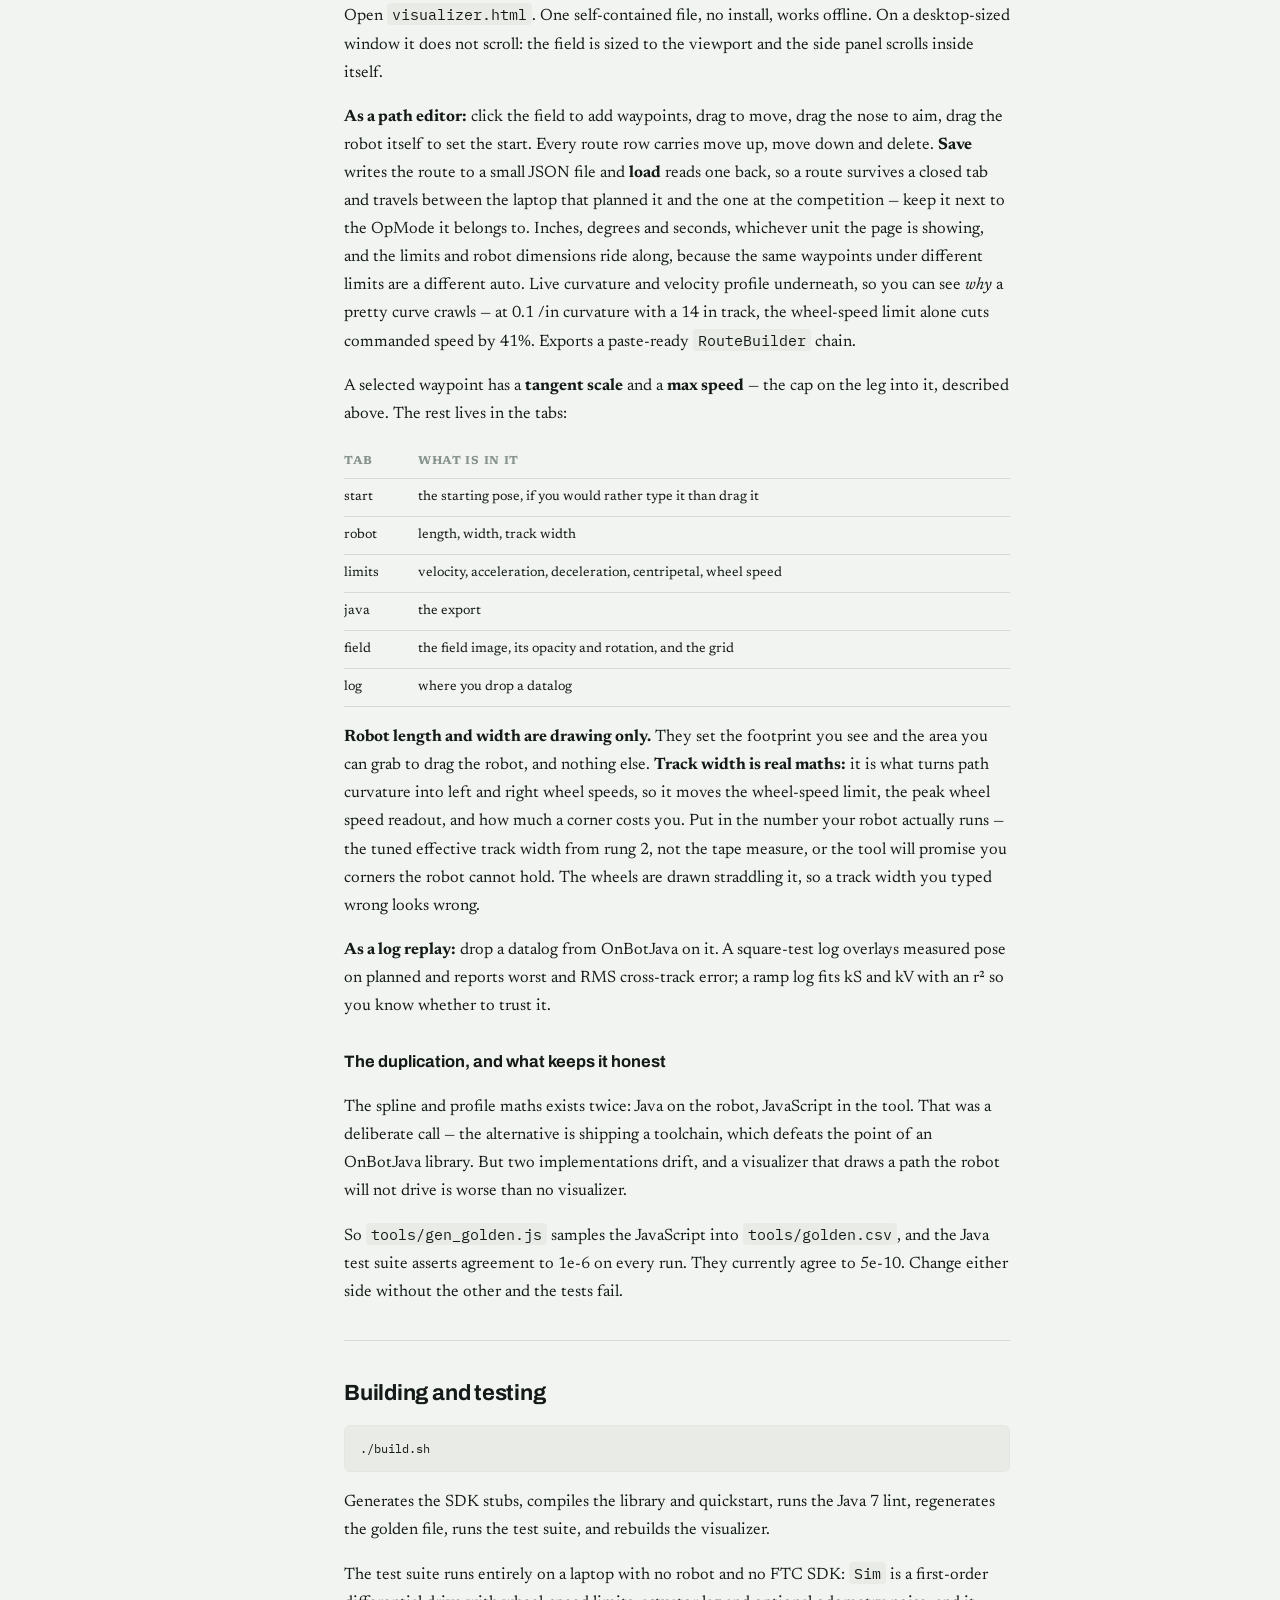
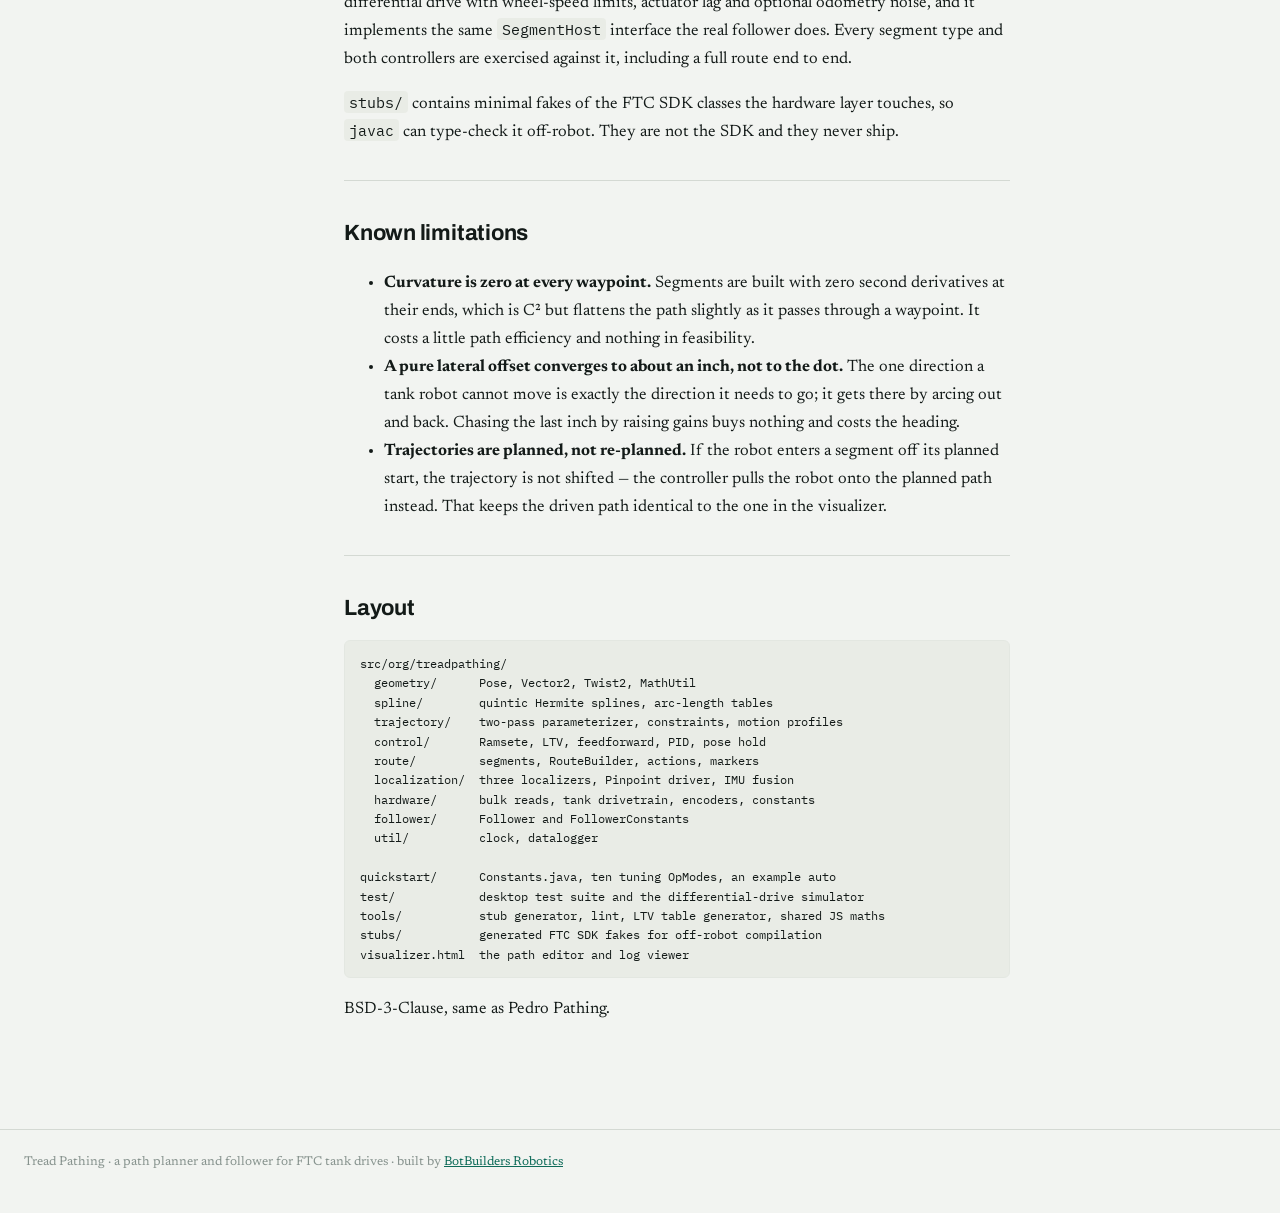
==== commit 6b13c853: "Site: 2026-09-05 22:05 UTC" ====
--- a/docs.html
+++ b/docs.html
@@ -132,7 +132,7 @@
 run route</code></pre>
 <p>Blocks cannot hold a builder and chain onto it, so the fluent API is flattened into statements against one route the class keeps for you. Inches and degrees throughout, because that is what the field is marked in and what the planner shows.</p>
 <p><code>PinpointDriver</code> exports its pose, velocity and encoder getters the same way, so a Blocks team with a Pinpoint gets those blocks under <strong>Additional Hardware</strong> without doing anything.</p>
-<p><strong>Markers and actions are deliberately missing.</strong> They take a callback and Blocks has no way to hand one across. If something has to happen part-way along a route, split it: run the first half, do the thing, run the second. Clumsier than a marker, and honest about what is possible.</p>
+<p><strong>Markers and actions are deliberately missing.</strong> They take a callback and Blocks has no way to hand one across. If something has to happen part-way along a route, split it: run the first half, do the thing, run the second.</p>
 <p>One trap worth knowing if you extend this. The Blocks entry points are <code>static</code>, because a <code>BlocksOpModeCompanion</code> gives you nowhere else to put state, and the Robot Controller keeps the class loaded between runs. Anything you keep there outlives the OpMode, so <code>start route</code> rebuilds the follower from scratch every time rather than reusing one that would still be holding the last run&#x27;s pose.</p>
 <hr>
 <h2 id="the-tuning-ladder">The tuning ladder</h2>
@@ -146,7 +146,7 @@
 <p>Three options behind one interface, plus one optional extra. Switch with one line in <code>Constants.ODOMETRY</code>.</p>
 <div class='scroll'><table><thead><tr><th></th><th>Needs</th><th>Honest assessment</th></tr></thead><tbody><tr><td><code>DriveEncoderLocalizer</code></td><td>nothing</td><td>Fine on straights; every turn scrubs. Use it to bring the library up, not to win</td></tr><tr><td><code>TwoWheelLocalizer</code></td><td>2 pods + IMU</td><td>The real target</td></tr><tr><td><code>PinpointLocalizer</code></td><td>goBILDA Pinpoint</td><td>Same accuracy, one I2C read, least code to get wrong</td></tr><tr><td><code>BbrExpanderLocalizer</code></td><td>BBR Digital Expander</td><td>In <code>optional/</code>, not the default drop &amp;mdash; see below</td></tr></tbody></table></div>
 <h3 id="the-optional-one">The optional one</h3>
-<p><code>optional/org/treadpathing/localization/BbrExpanderLocalizer.java</code> drives the <a href="https://expander.buildingblockrobotics.com">BotBuilders Digital Expander</a>, which fuses its own gyro with two dead wheels and returns a field pose in millimetres. It is an adapter, not a driver: the board&#x27;s own <code>BBRDigitalExpander.java</code> and <code>BBRRegMap.java</code> do the talking.</p>
+<p><code>optional/org/treadpathing/localization/BbrExpanderLocalizer.java</code> drives the <a href="https://expander.buildingblockrobotics.com">BBR Digital Expander</a>, which fuses its own gyro with two dead wheels and returns a field pose in millimetres. It is an adapter, not a driver: the board&#x27;s own <code>BBRDigitalExpander.java</code> and <code>BBRRegMap.java</code> do the talking.</p>
 <p>That dependency is why it is not in <code>src/</code>. Everything in <code>src/</code> compiles against the FTC SDK and nothing else, and a file there that imports a third-party driver would mean every team pasting a driver for a board most of them do not own, or watching Build Everything fail on a library they just installed. Copy it only if you have the board; <code>build.sh</code> still compiles it against a stub.</p>
 <p>The pods, their ticks per millimetre and the tracking-point offsets live in the board&#x27;s own flash rather than in <code>Constants</code> &amp;mdash; configure them once with BBR&#x27;s tooling. The adapter waits for the board to report its localizer ready before trusting a reading, for the same reason <code>HeadingFuser</code> waits for the IMU.</p>
 <p><strong>Heading always comes from the IMU.</strong> Deriving it from <code>(vRight - vLeft) / trackWidth</code> on a skid-steer chassis accumulates error on every turn — ten degrees over a thirty-second auto is routine. Wheels give translation; the IMU gives theta.</p>
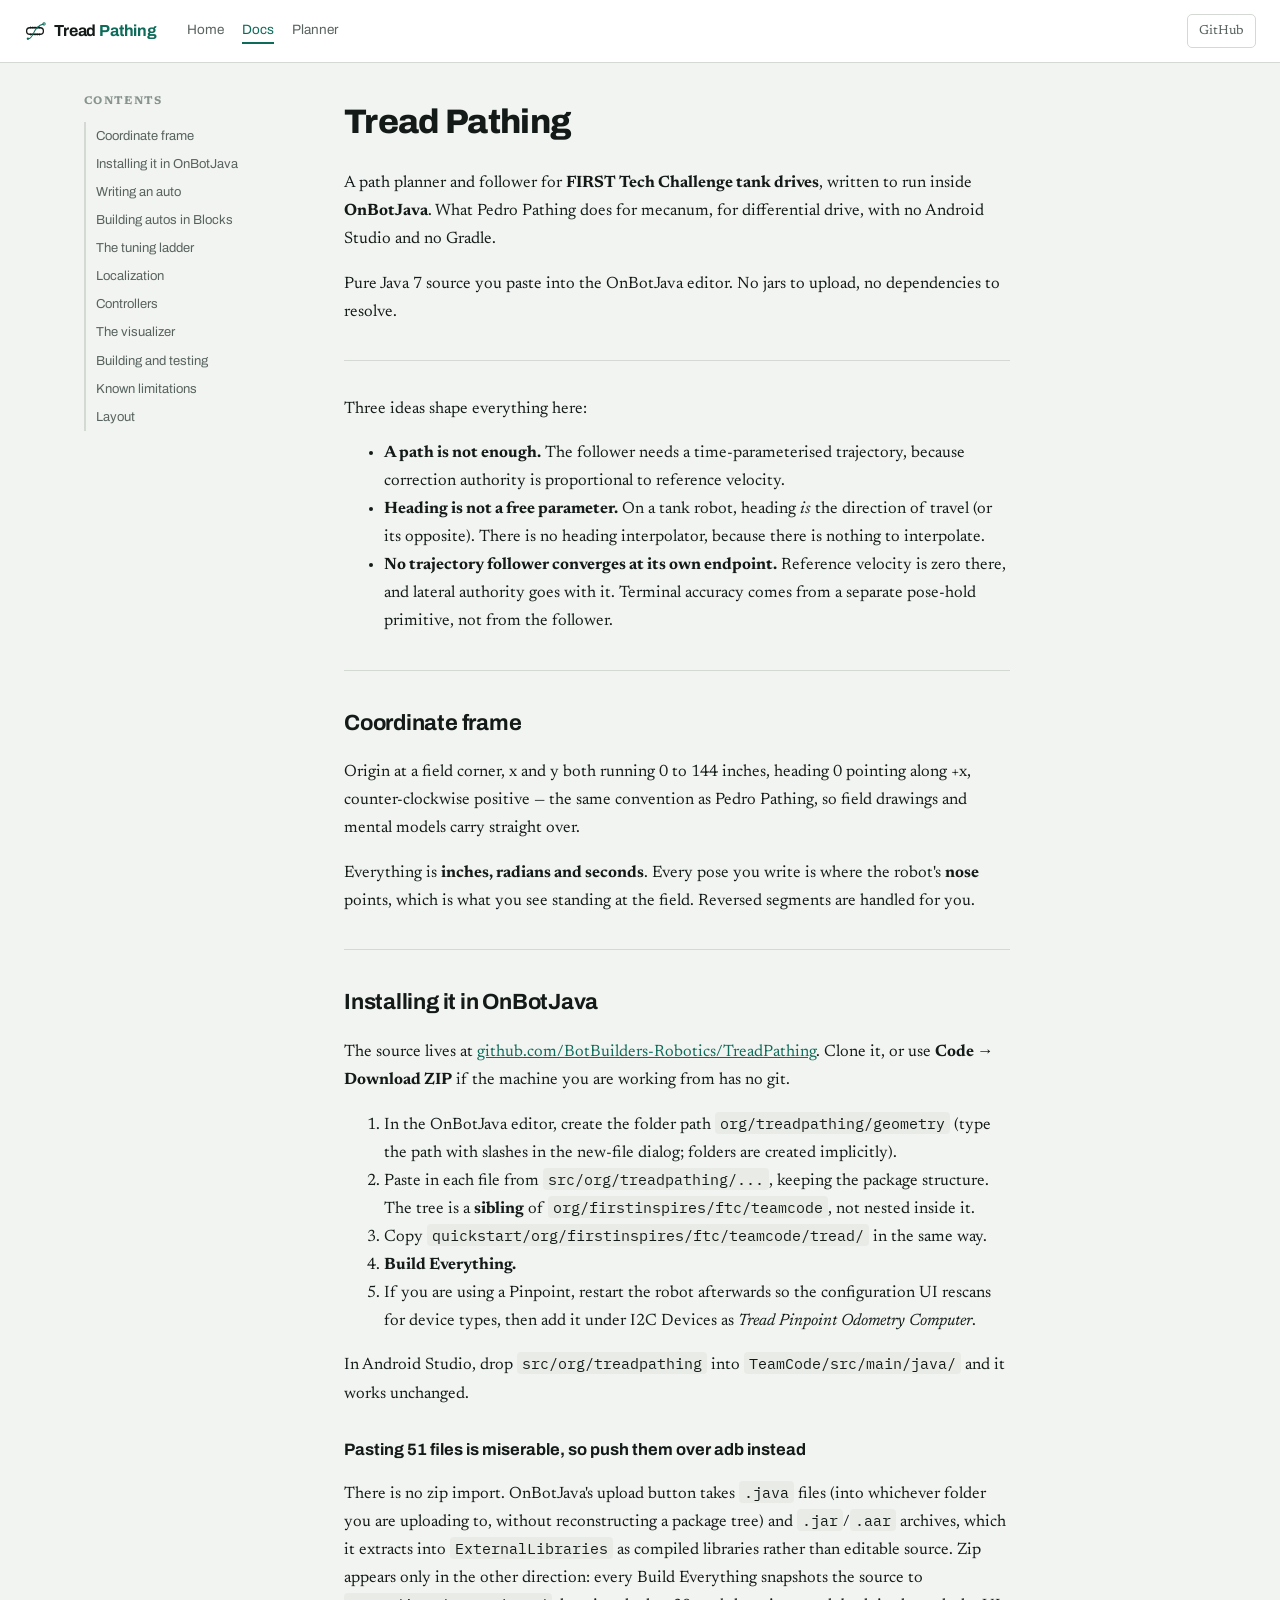
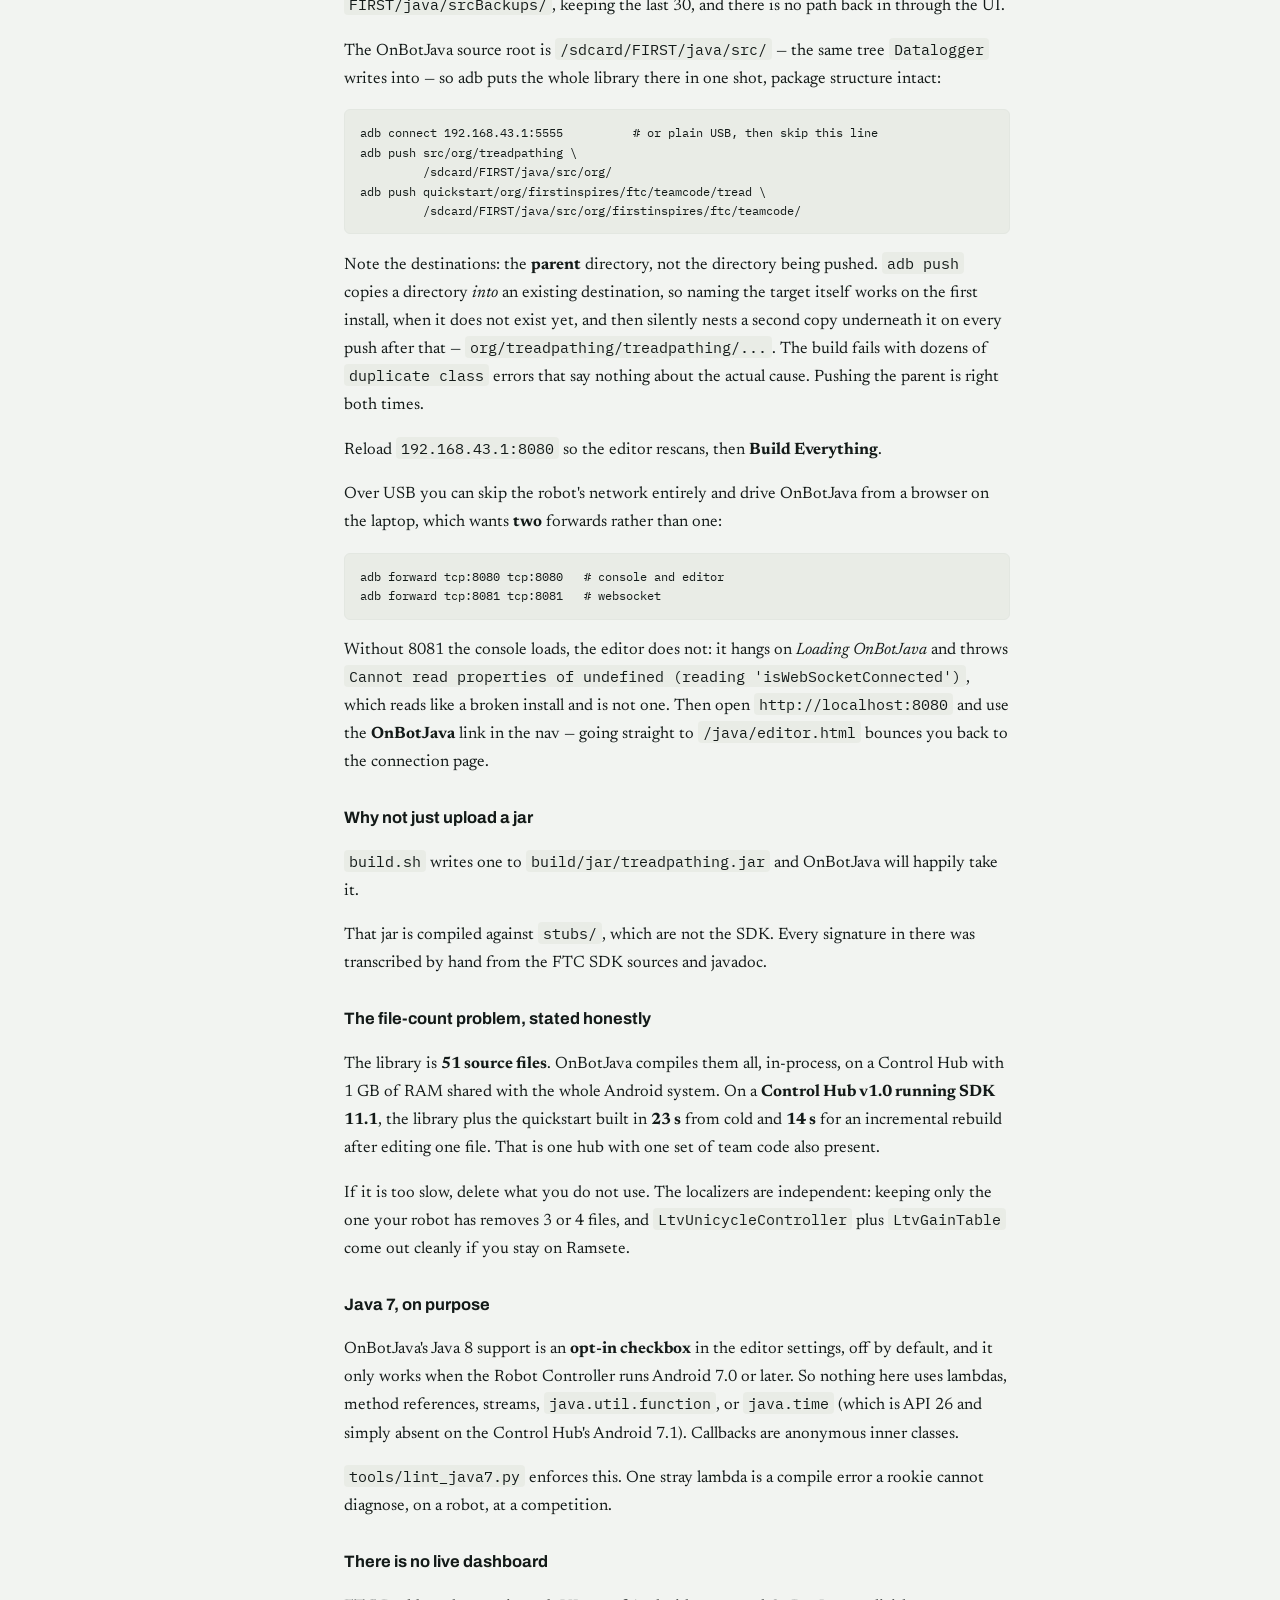
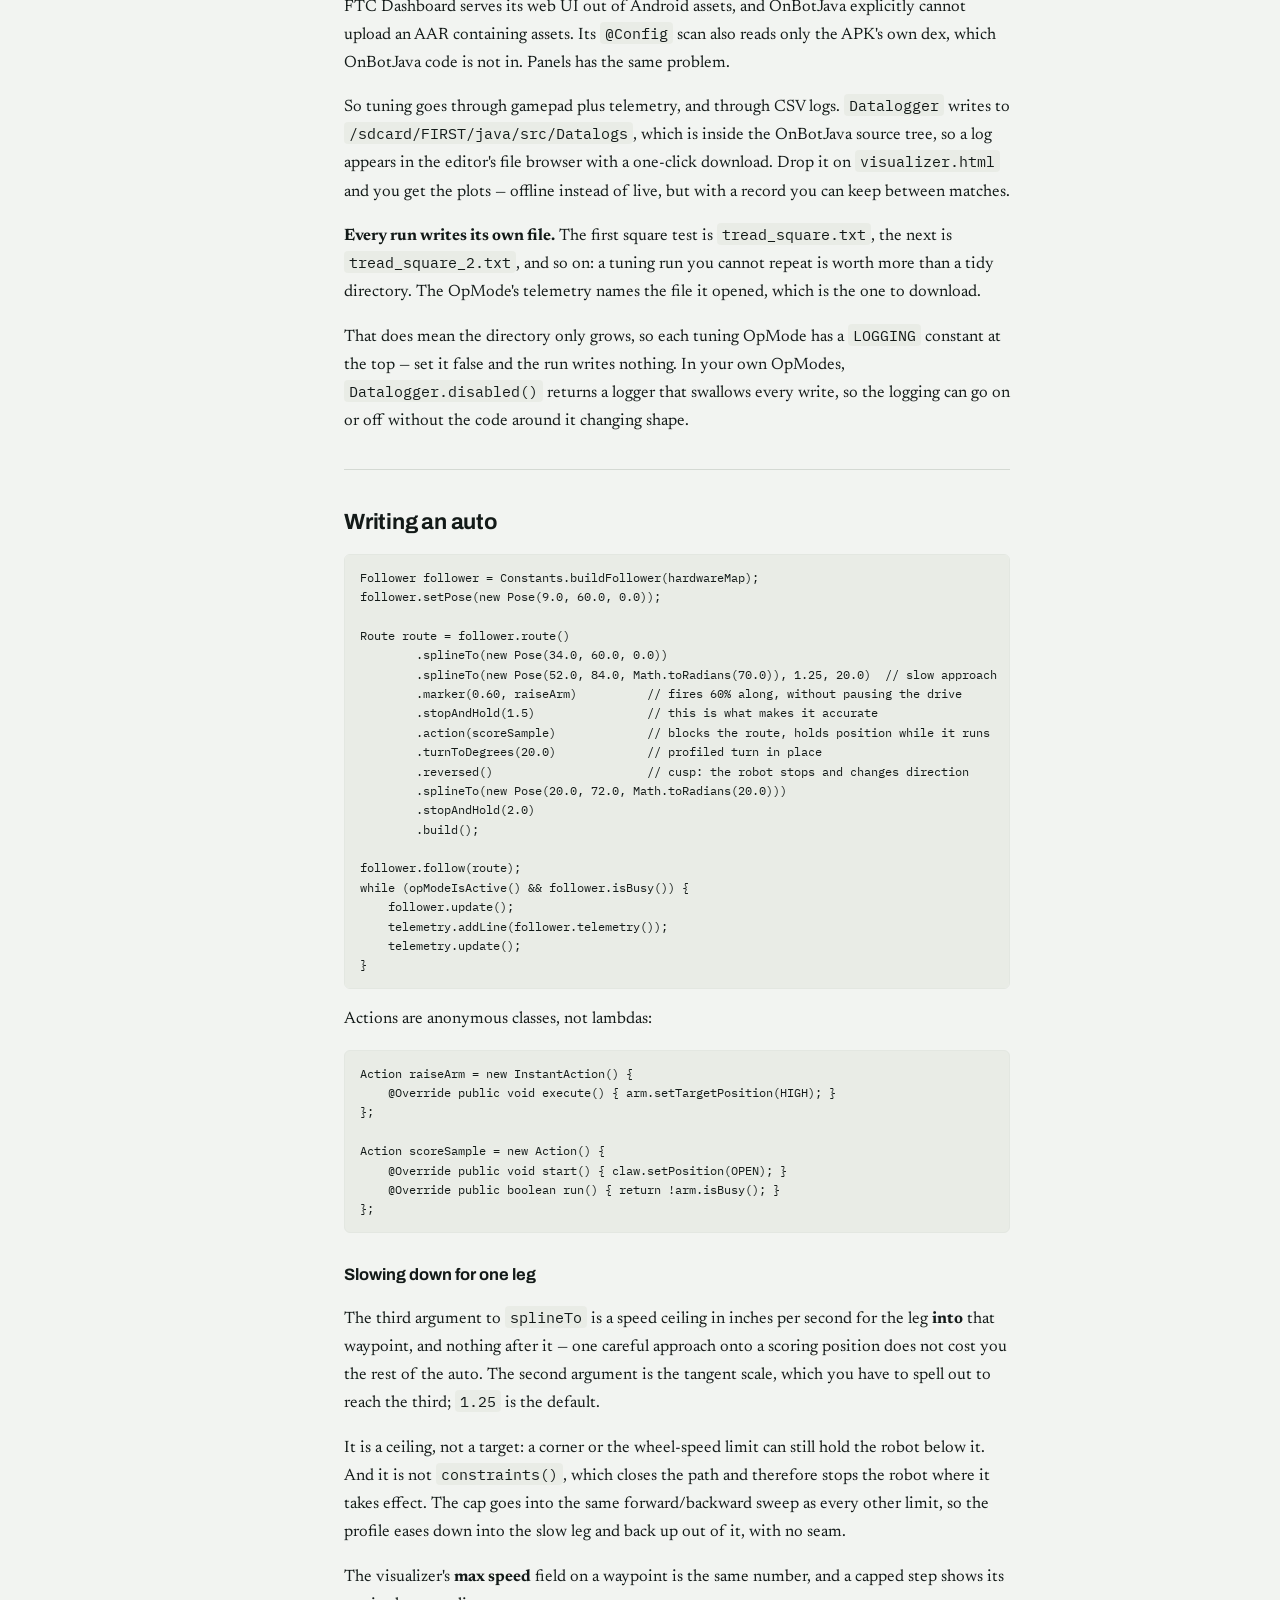
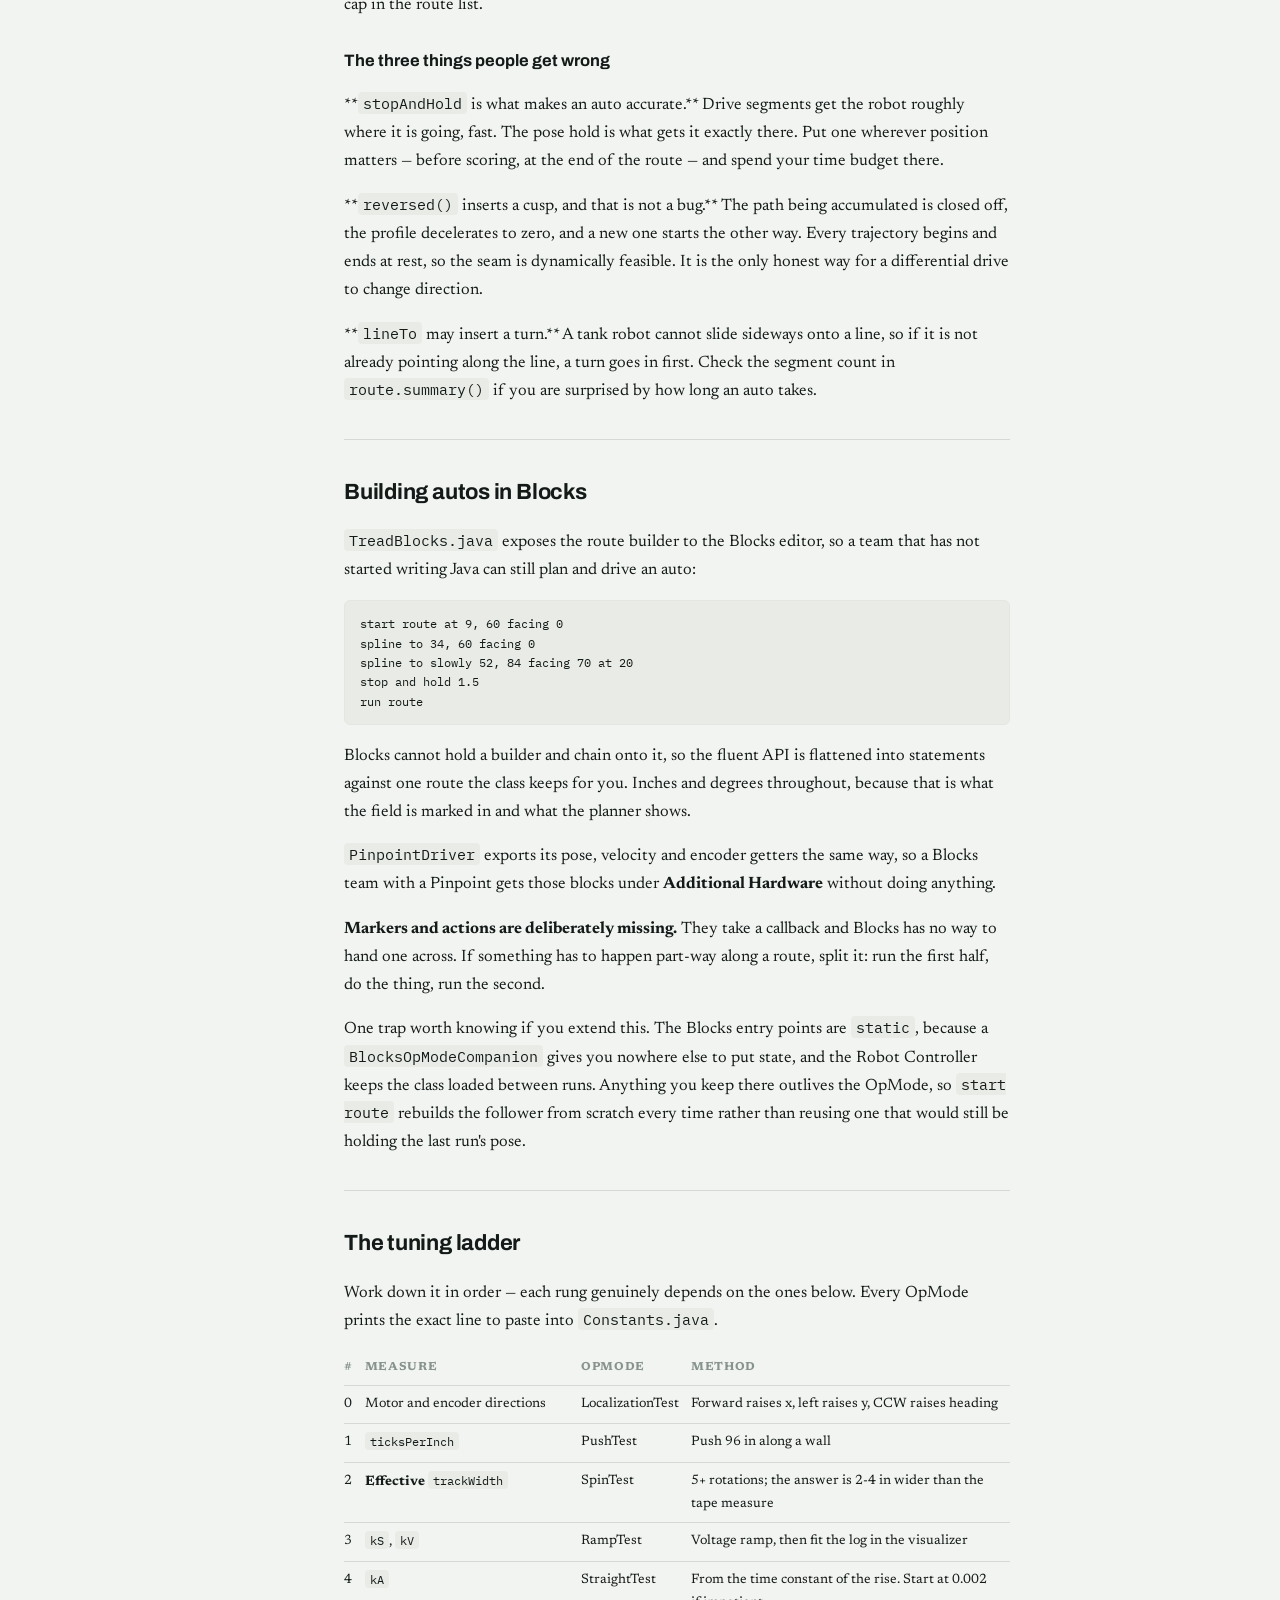
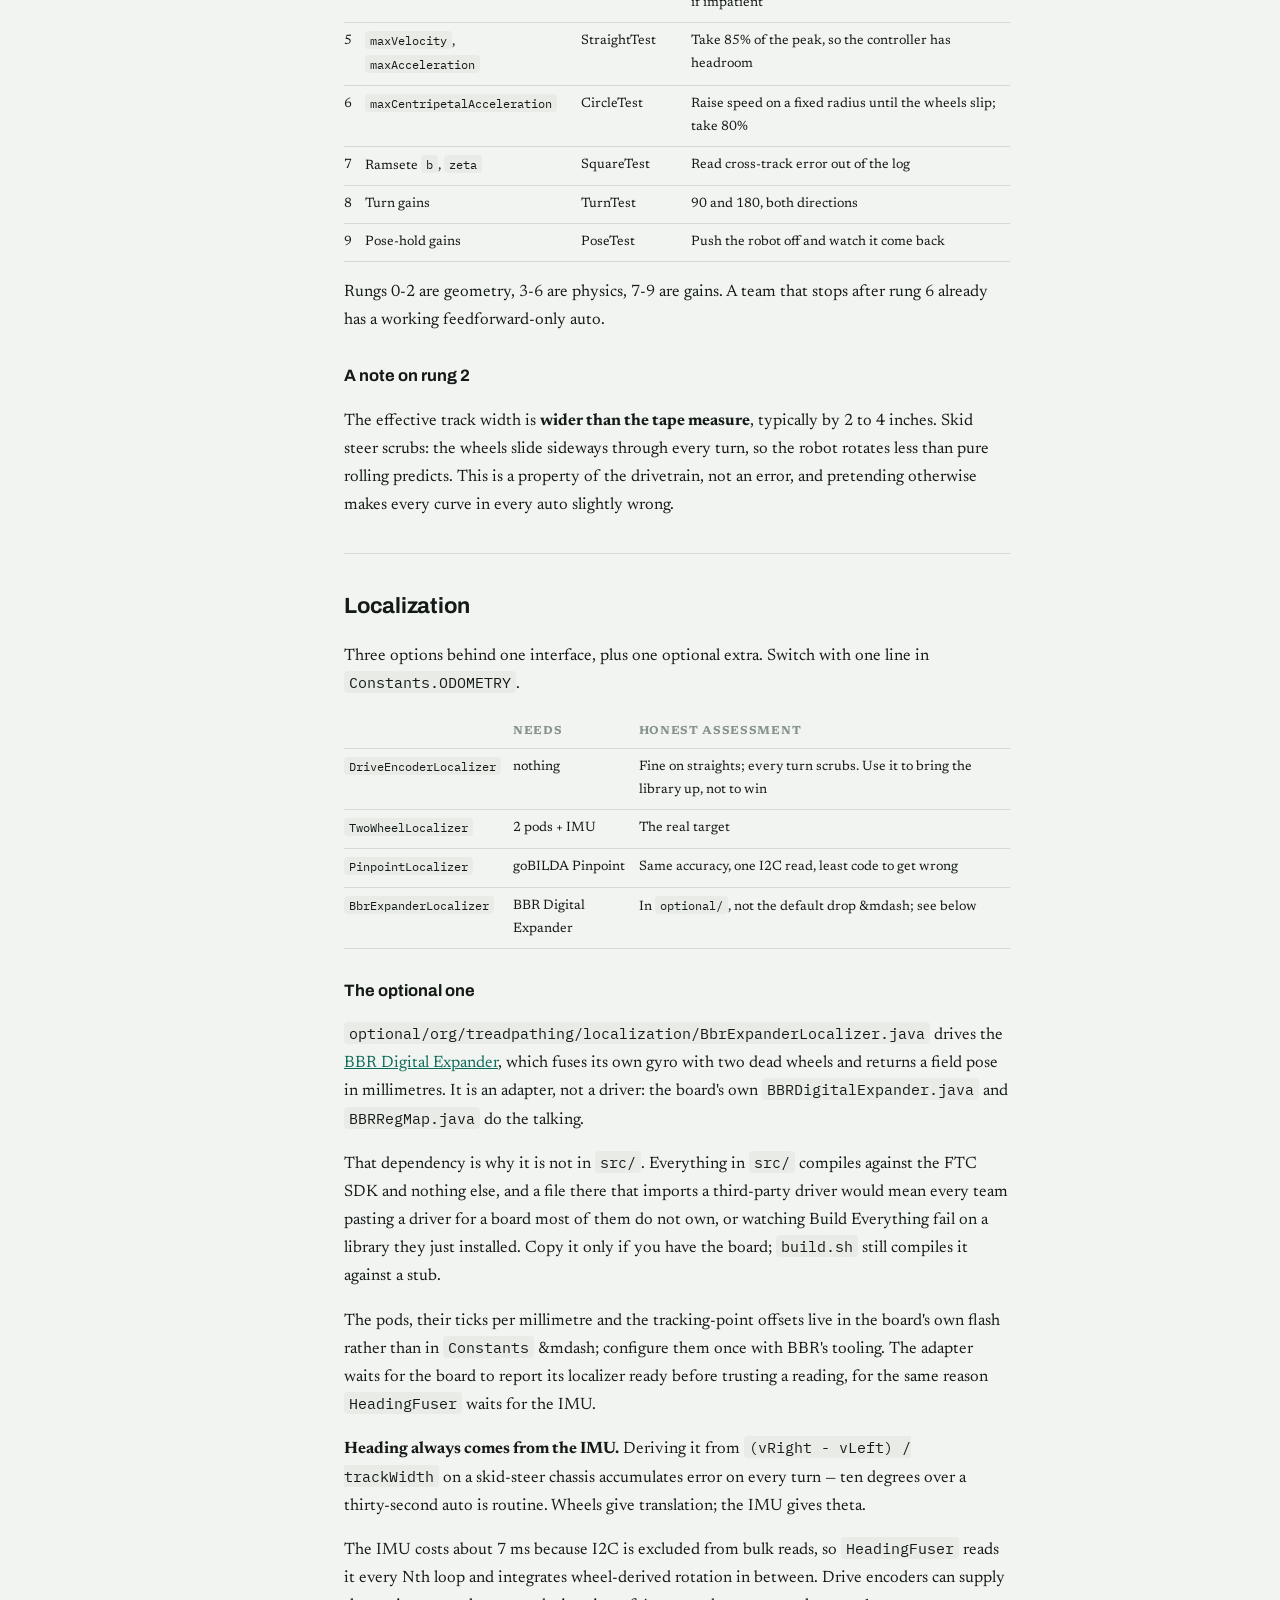
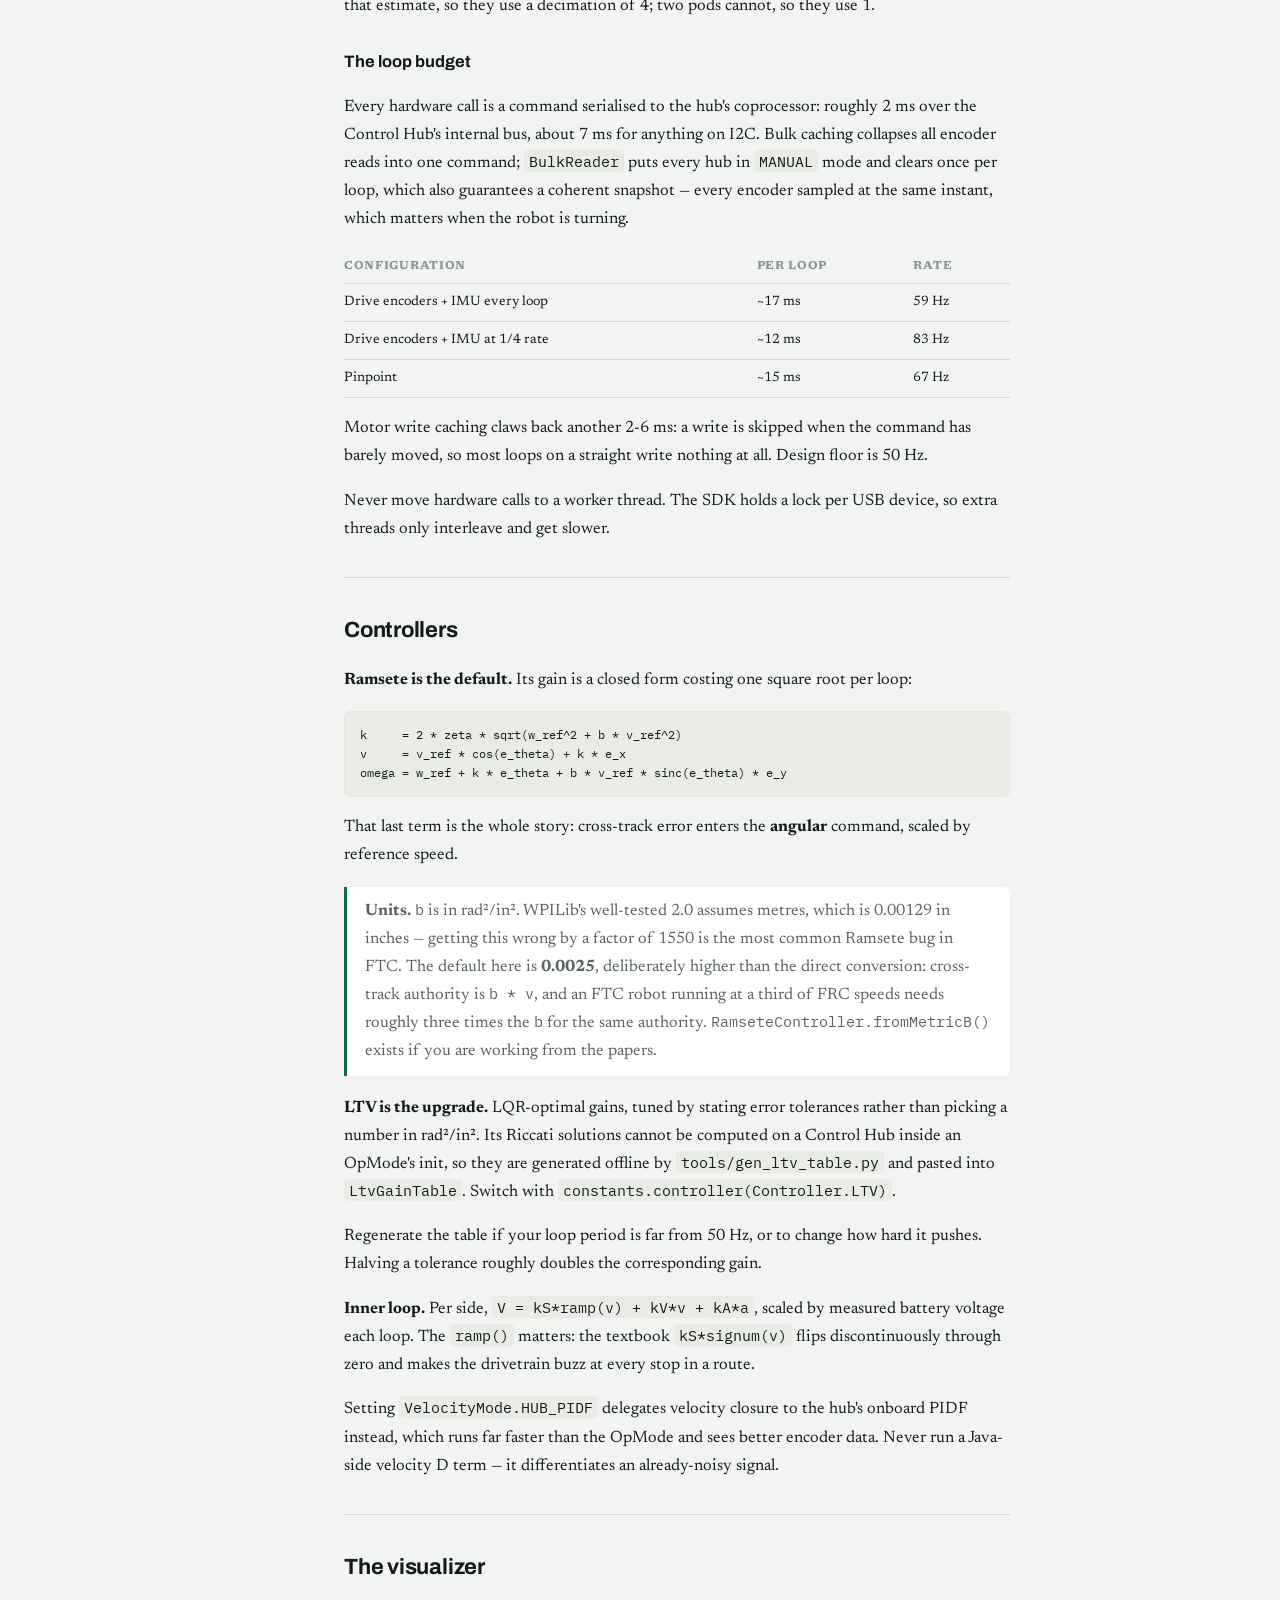
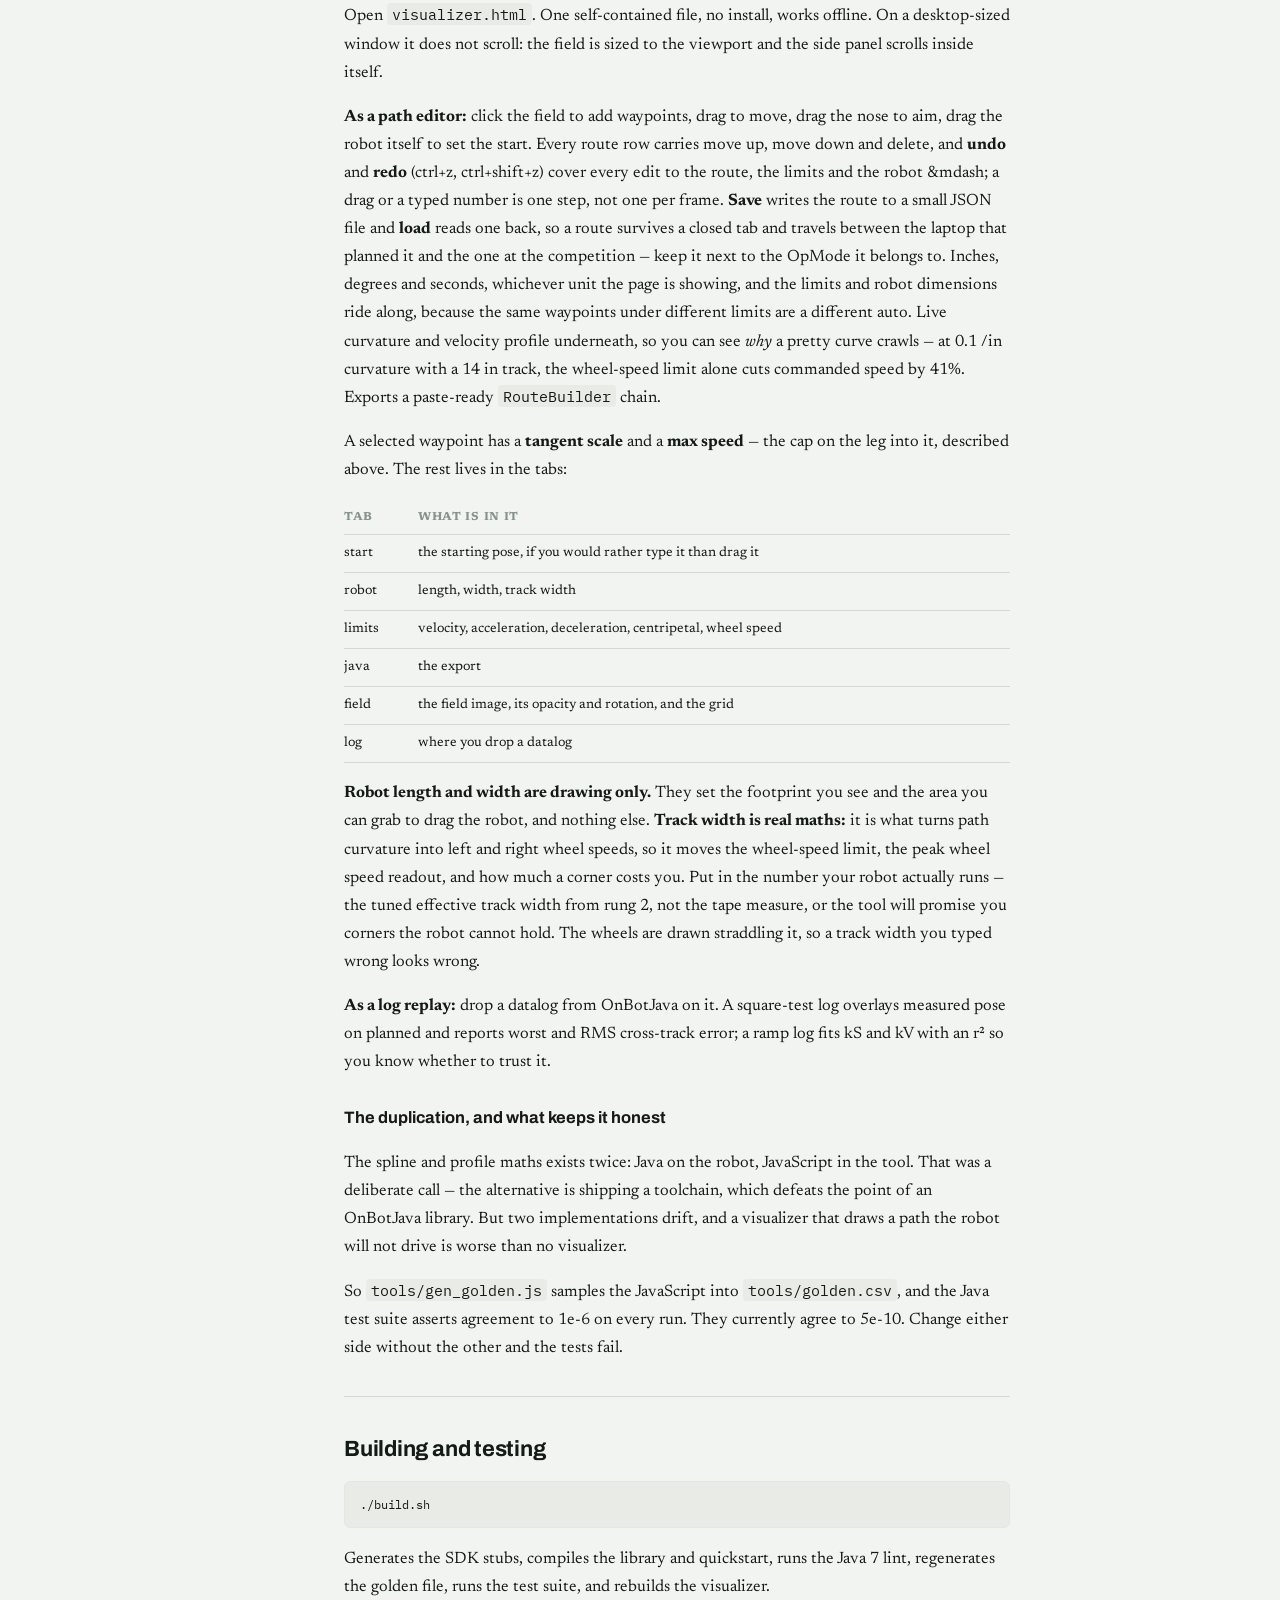
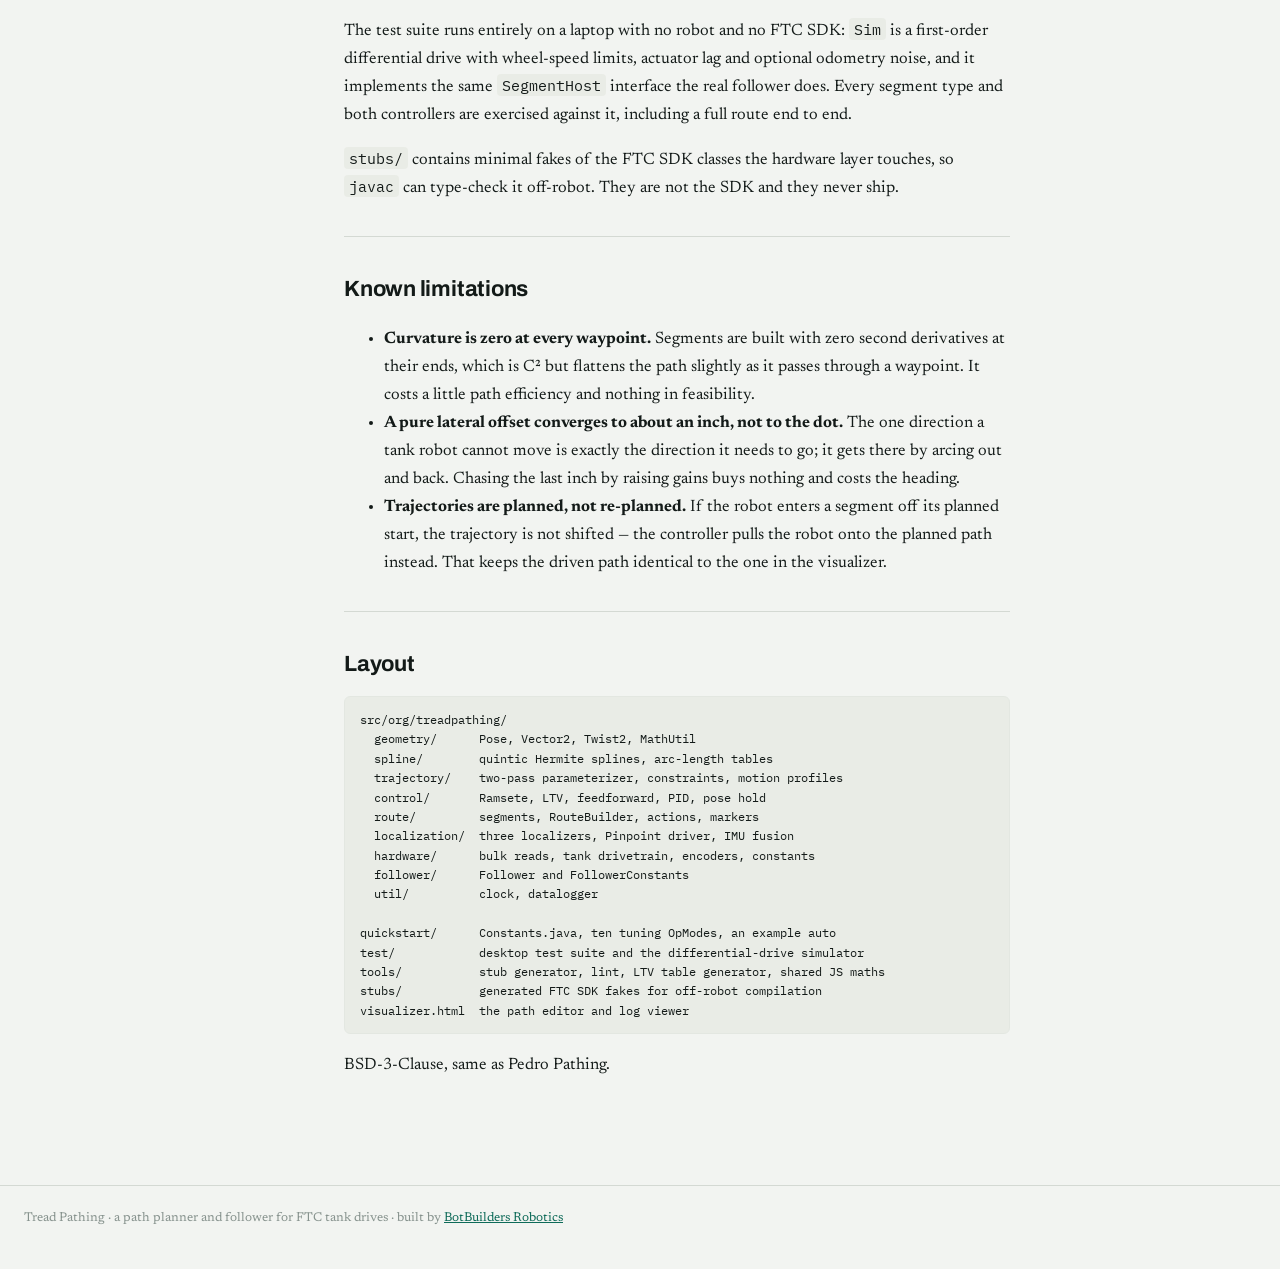
==== commit 8048eb96: "Site: 2026-09-16 11:36 UTC" ====
--- a/docs.html
+++ b/docs.html
@@ -171,7 +171,7 @@
 <hr>
 <h2 id="the-visualizer">The visualizer</h2>
 <p>Open <code>visualizer.html</code>. One self-contained file, no install, works offline. On a desktop-sized window it does not scroll: the field is sized to the viewport and the side panel scrolls inside itself.</p>
-<p><strong>As a path editor:</strong> click the field to add waypoints, drag to move, drag the nose to aim, drag the robot itself to set the start. Every route row carries move up, move down and delete. <strong>Save</strong> writes the route to a small JSON file and <strong>load</strong> reads one back, so a route survives a closed tab and travels between the laptop that planned it and the one at the competition — keep it next to the OpMode it belongs to. Inches, degrees and seconds, whichever unit the page is showing, and the limits and robot dimensions ride along, because the same waypoints under different limits are a different auto. Live curvature and velocity profile underneath, so you can see <em>why</em> a pretty curve crawls — at 0.1 /in curvature with a 14 in track, the wheel-speed limit alone cuts commanded speed by 41%. Exports a paste-ready <code>RouteBuilder</code> chain.</p>
+<p><strong>As a path editor:</strong> click the field to add waypoints, drag to move, drag the nose to aim, drag the robot itself to set the start. Every route row carries move up, move down and delete, and <strong>undo</strong> and <strong>redo</strong> (ctrl+z, ctrl+shift+z) cover every edit to the route, the limits and the robot &amp;mdash; a drag or a typed number is one step, not one per frame. <strong>Save</strong> writes the route to a small JSON file and <strong>load</strong> reads one back, so a route survives a closed tab and travels between the laptop that planned it and the one at the competition — keep it next to the OpMode it belongs to. Inches, degrees and seconds, whichever unit the page is showing, and the limits and robot dimensions ride along, because the same waypoints under different limits are a different auto. Live curvature and velocity profile underneath, so you can see <em>why</em> a pretty curve crawls — at 0.1 /in curvature with a 14 in track, the wheel-speed limit alone cuts commanded speed by 41%. Exports a paste-ready <code>RouteBuilder</code> chain.</p>
 <p>A selected waypoint has a <strong>tangent scale</strong> and a <strong>max speed</strong> — the cap on the leg into it, described above. The rest lives in the tabs:</p>
 <div class='scroll'><table><thead><tr><th>tab</th><th>what is in it</th></tr></thead><tbody><tr><td>start</td><td>the starting pose, if you would rather type it than drag it</td></tr><tr><td>robot</td><td>length, width, track width</td></tr><tr><td>limits</td><td>velocity, acceleration, deceleration, centripetal, wheel speed</td></tr><tr><td>java</td><td>the export</td></tr><tr><td>field</td><td>the field image, its opacity and rotation, and the grid</td></tr><tr><td>log</td><td>where you drop a datalog</td></tr></tbody></table></div>
 <p><strong>Robot length and width are drawing only.</strong> They set the footprint you see and the area you can grab to drag the robot, and nothing else. <strong>Track width is real maths:</strong> it is what turns path curvature into left and right wheel speeds, so it moves the wheel-speed limit, the peak wheel speed readout, and how much a corner costs you. Put in the number your robot actually runs — the tuned effective track width from rung 2, not the tape measure, or the tool will promise you corners the robot cannot hold. The wheels are drawn straddling it, so a track width you typed wrong looks wrong.</p>
